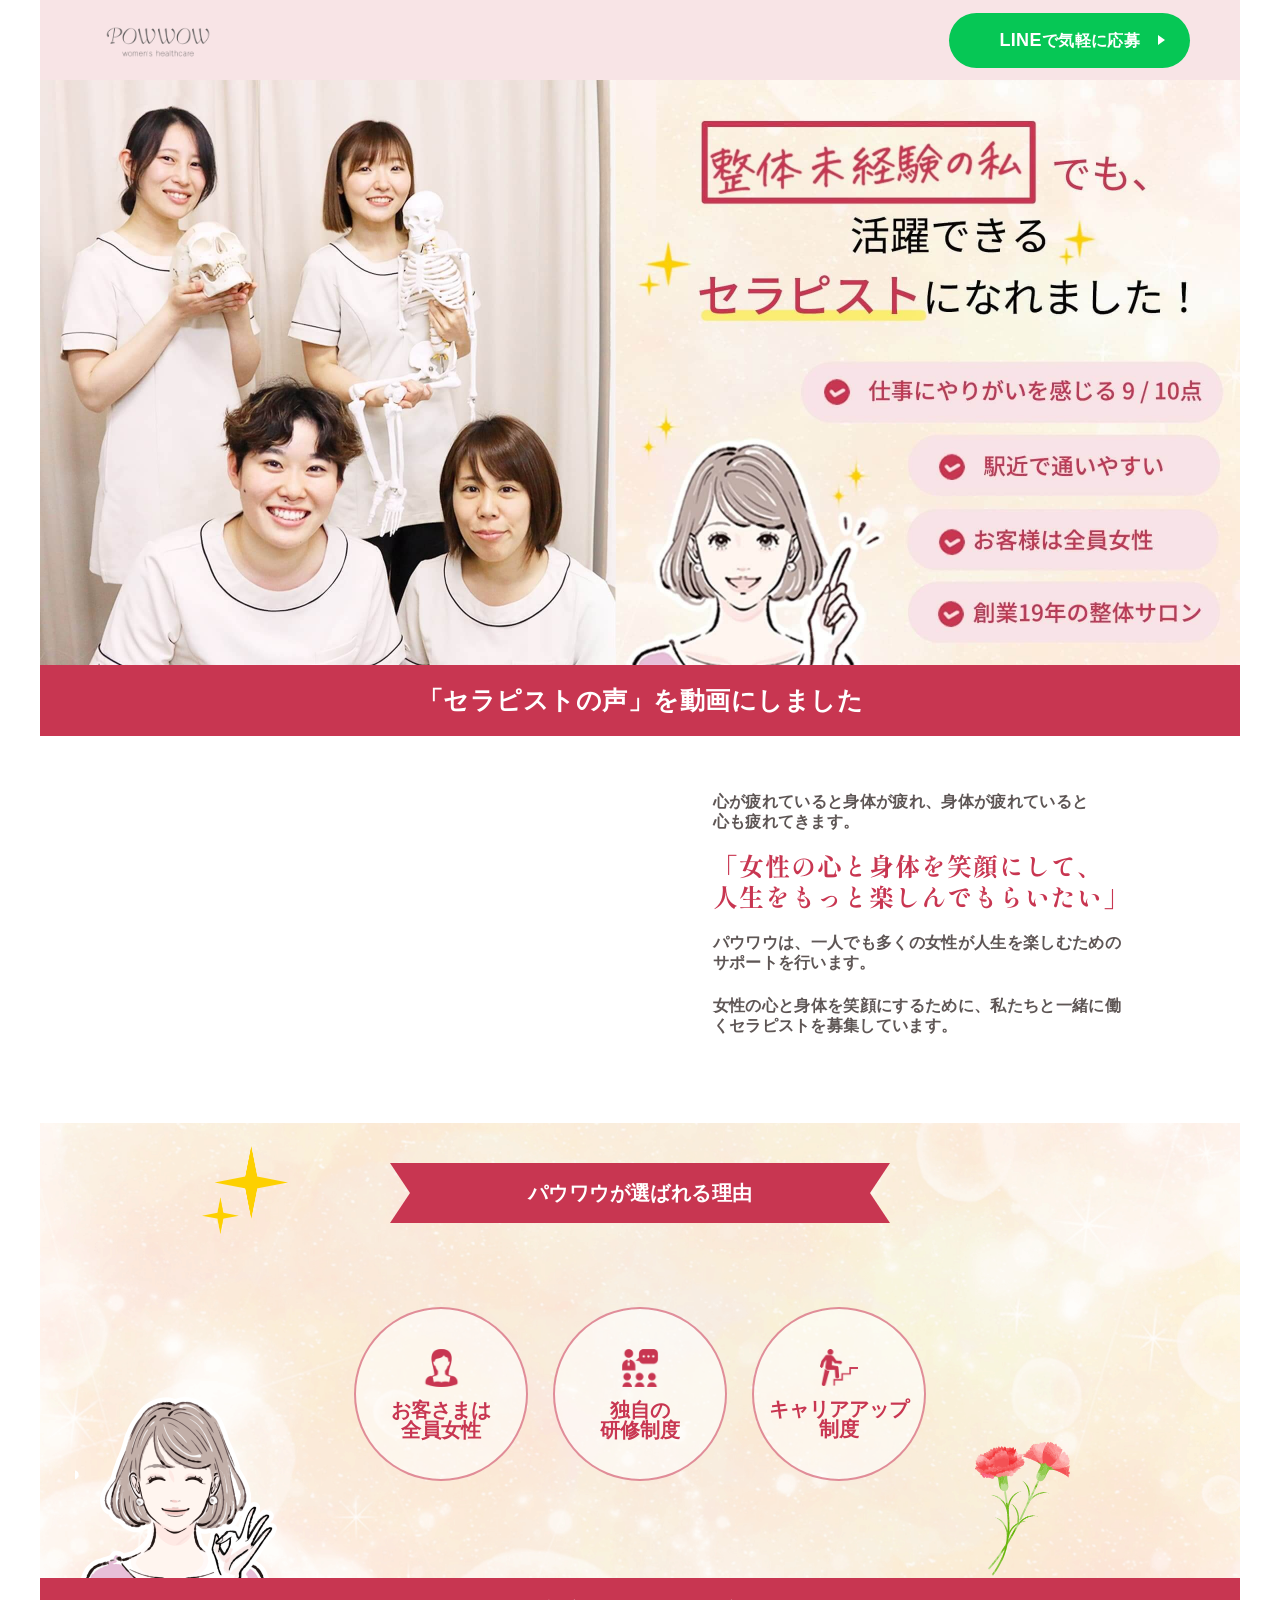
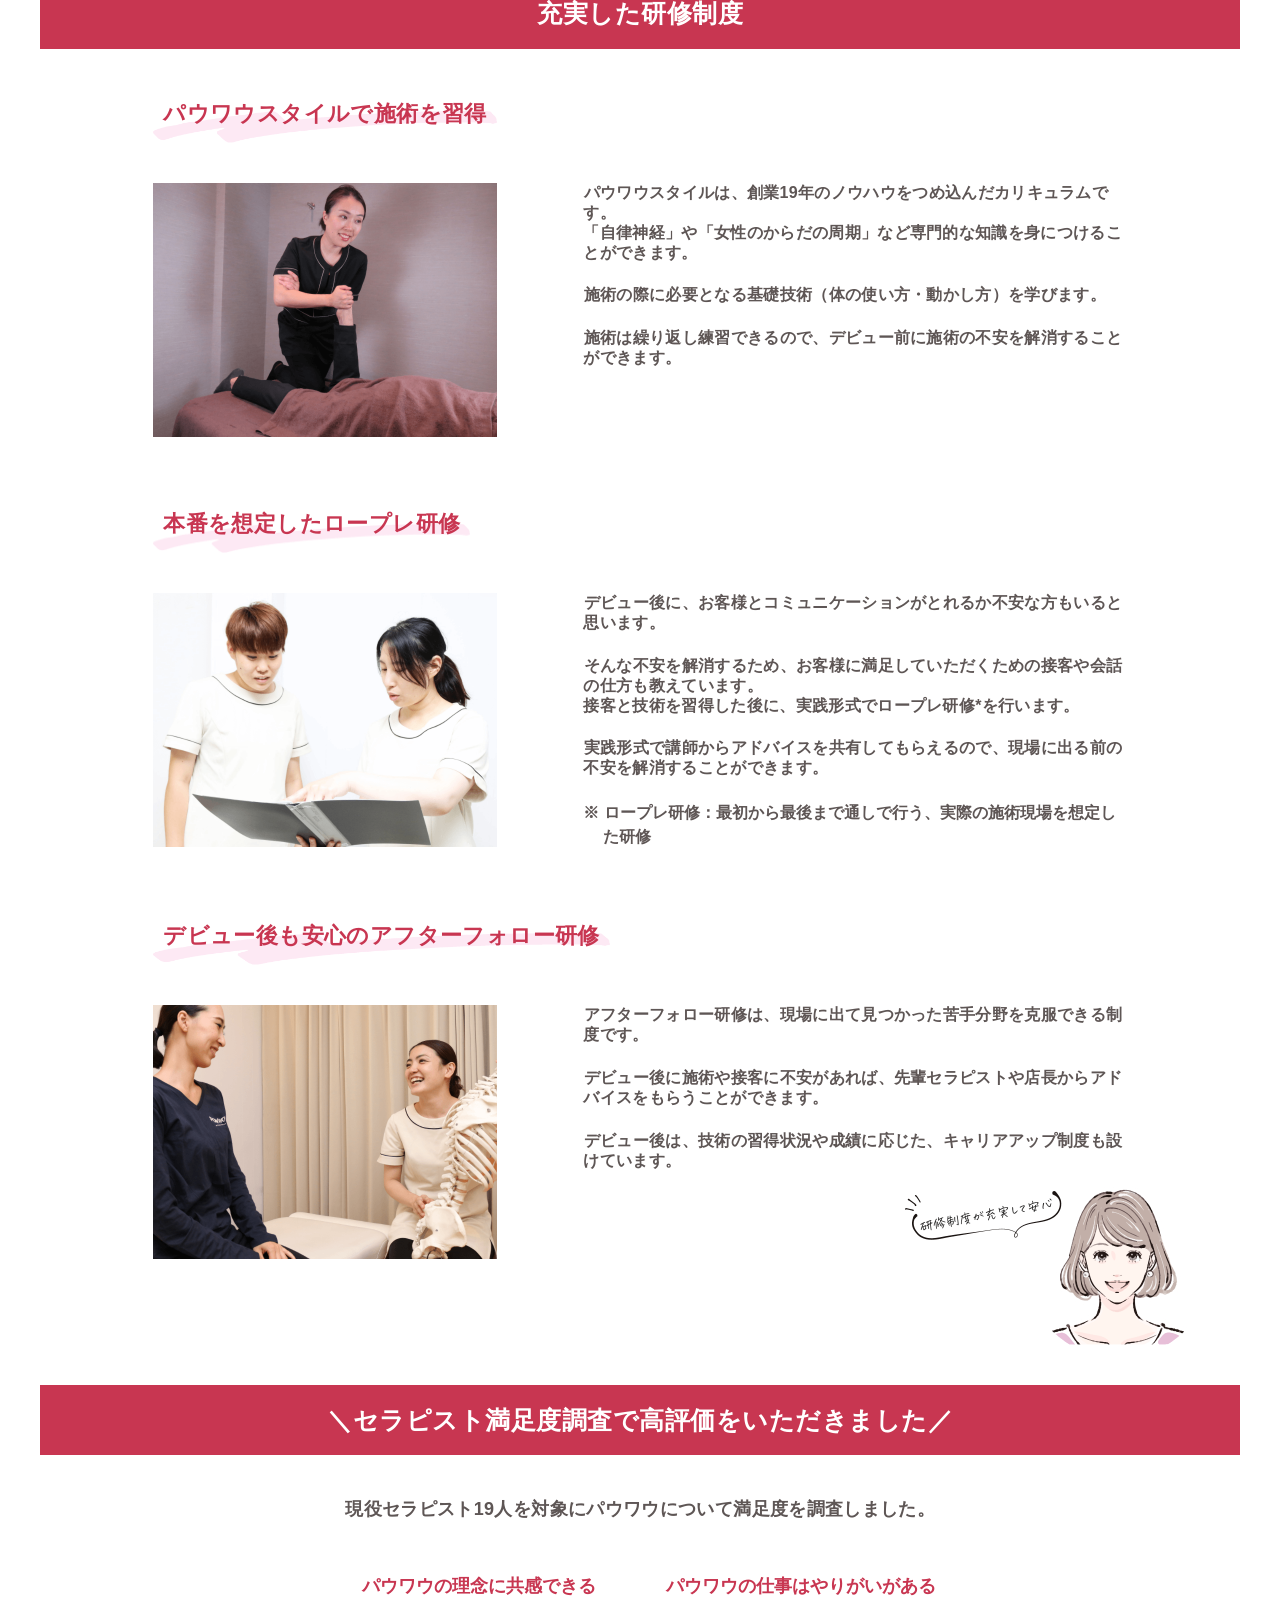
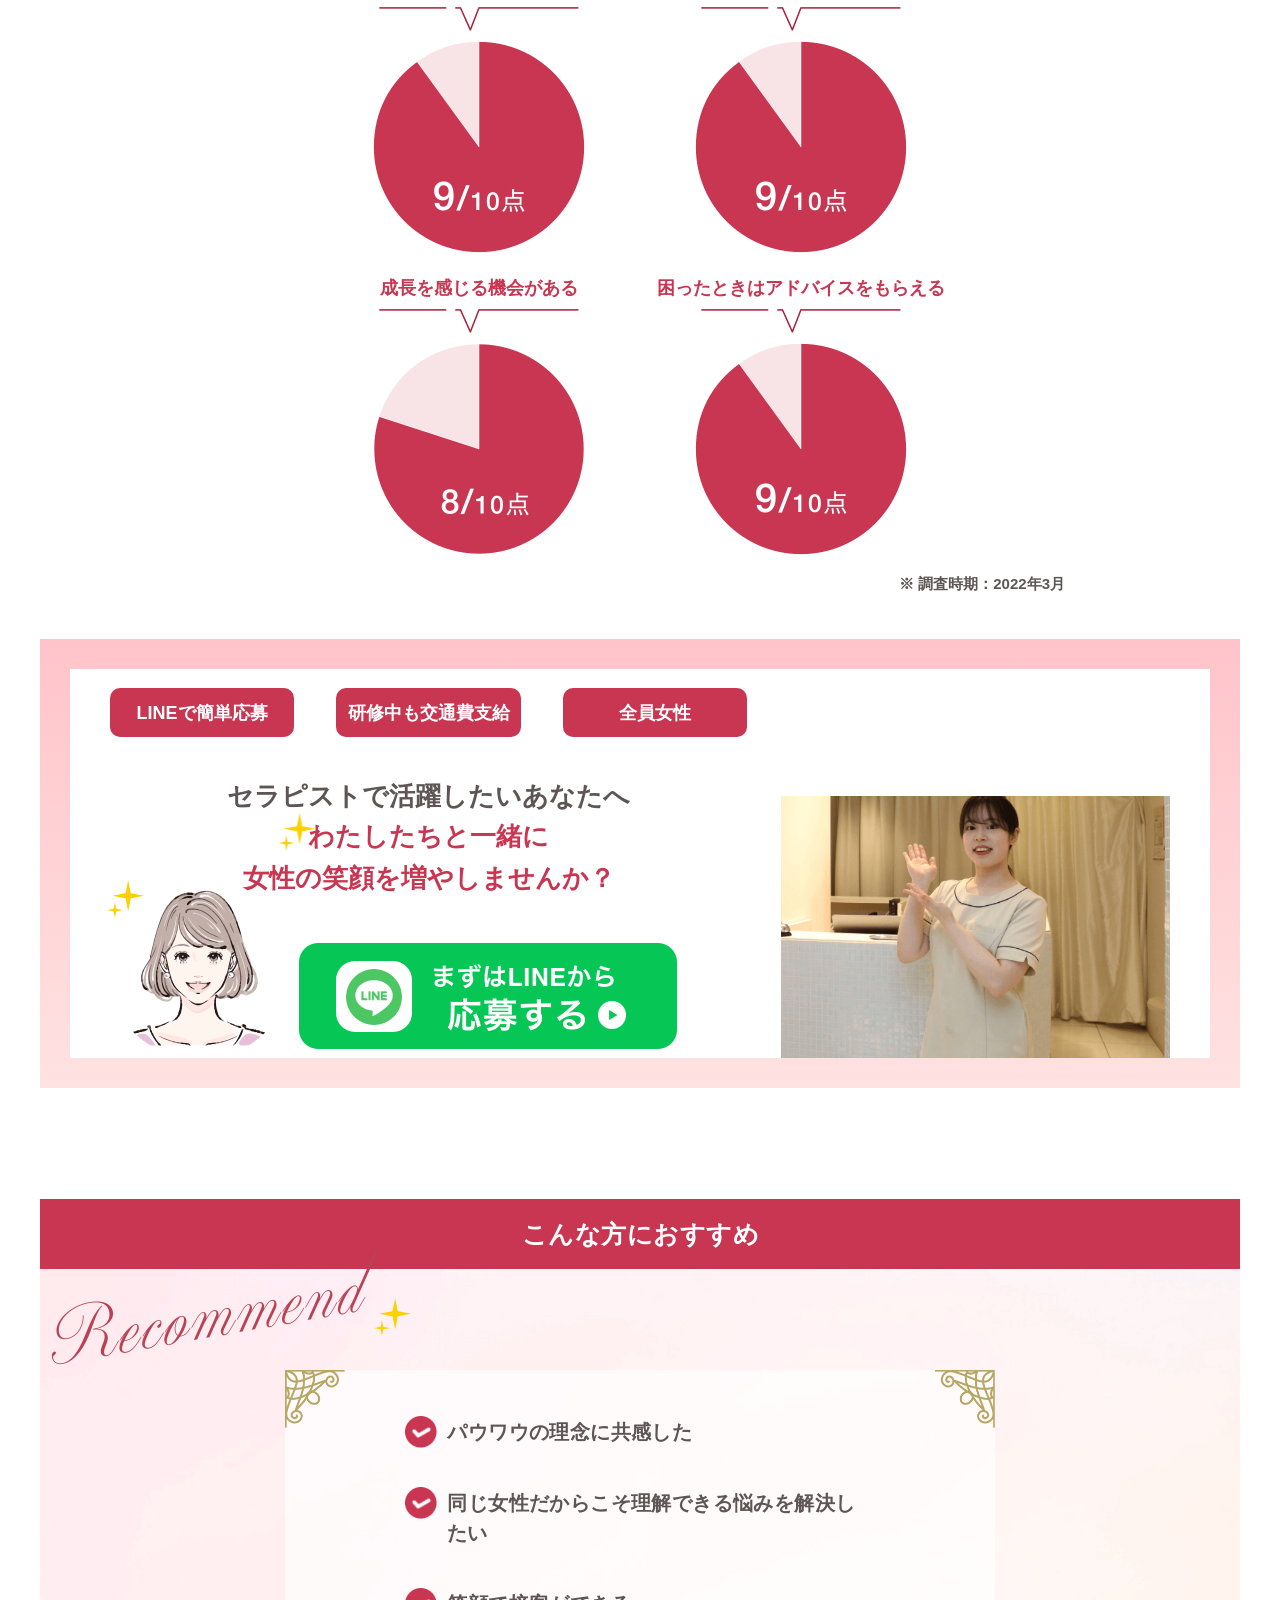
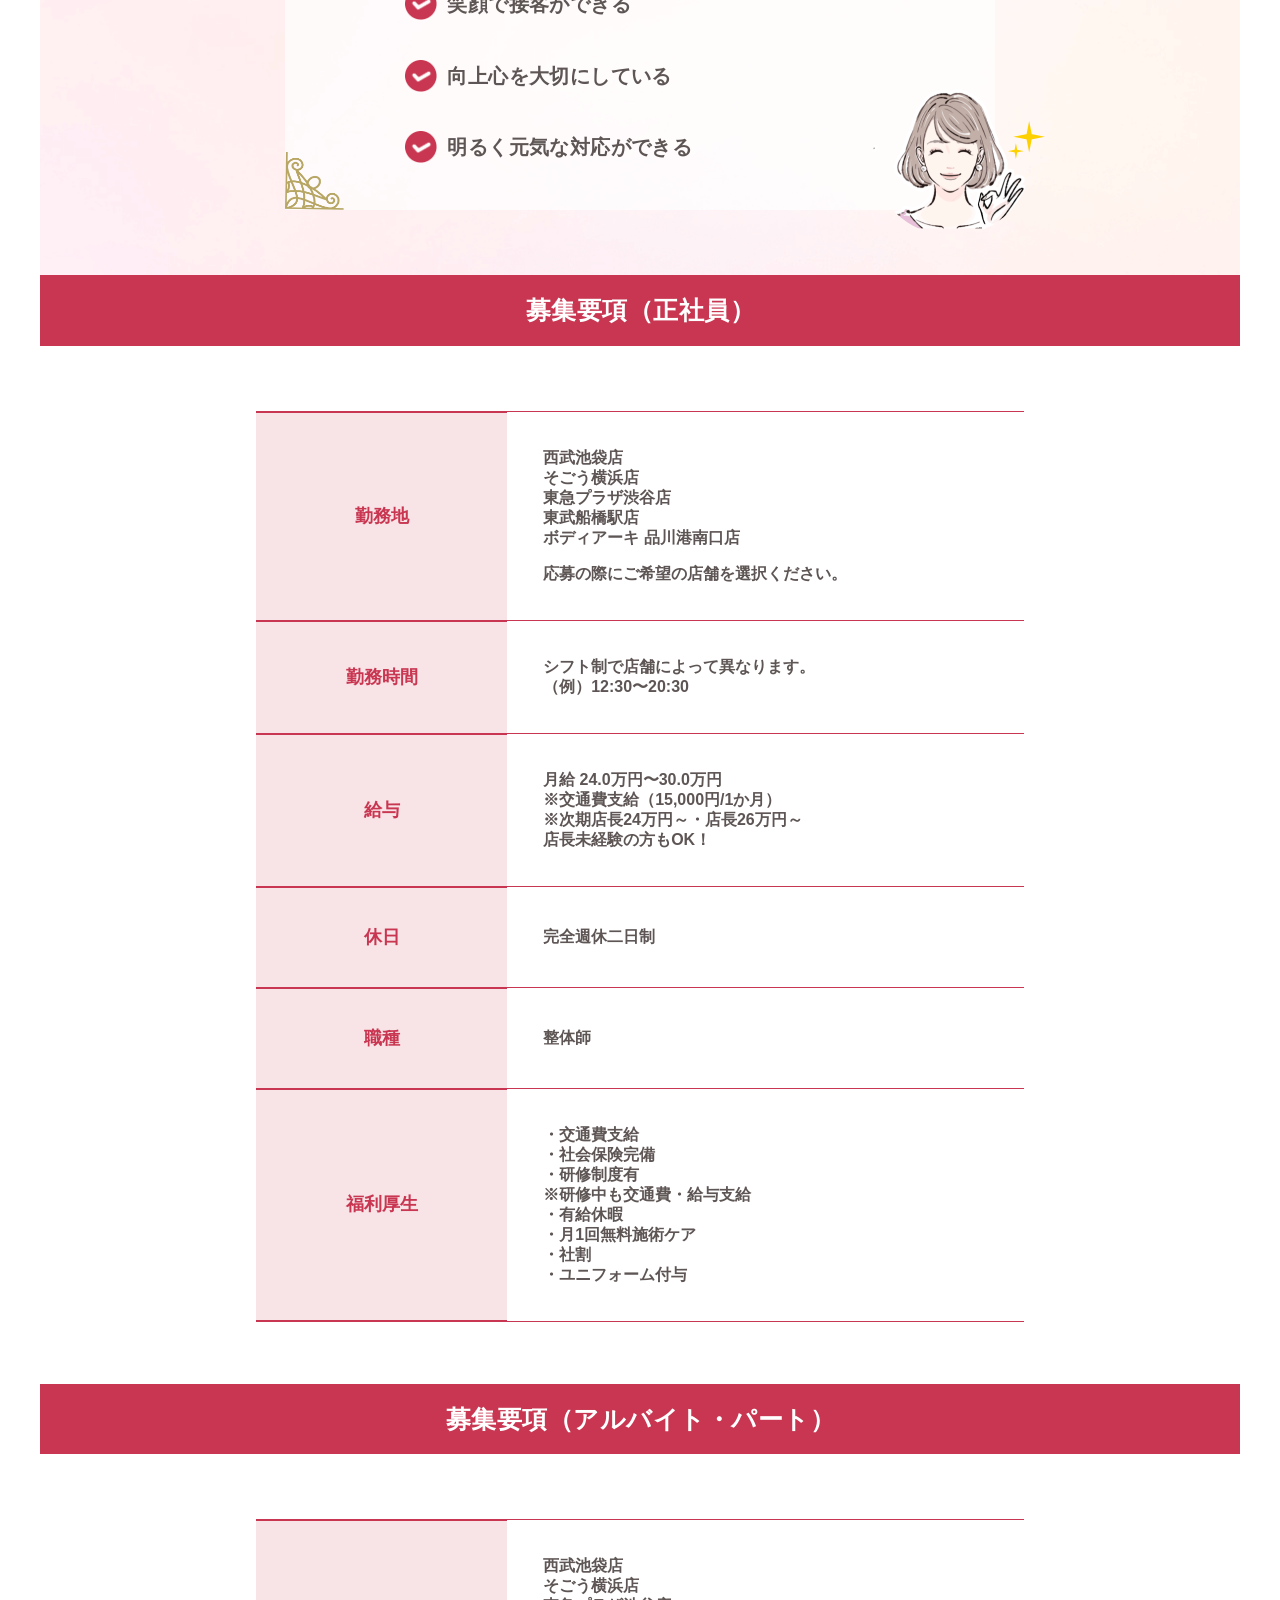
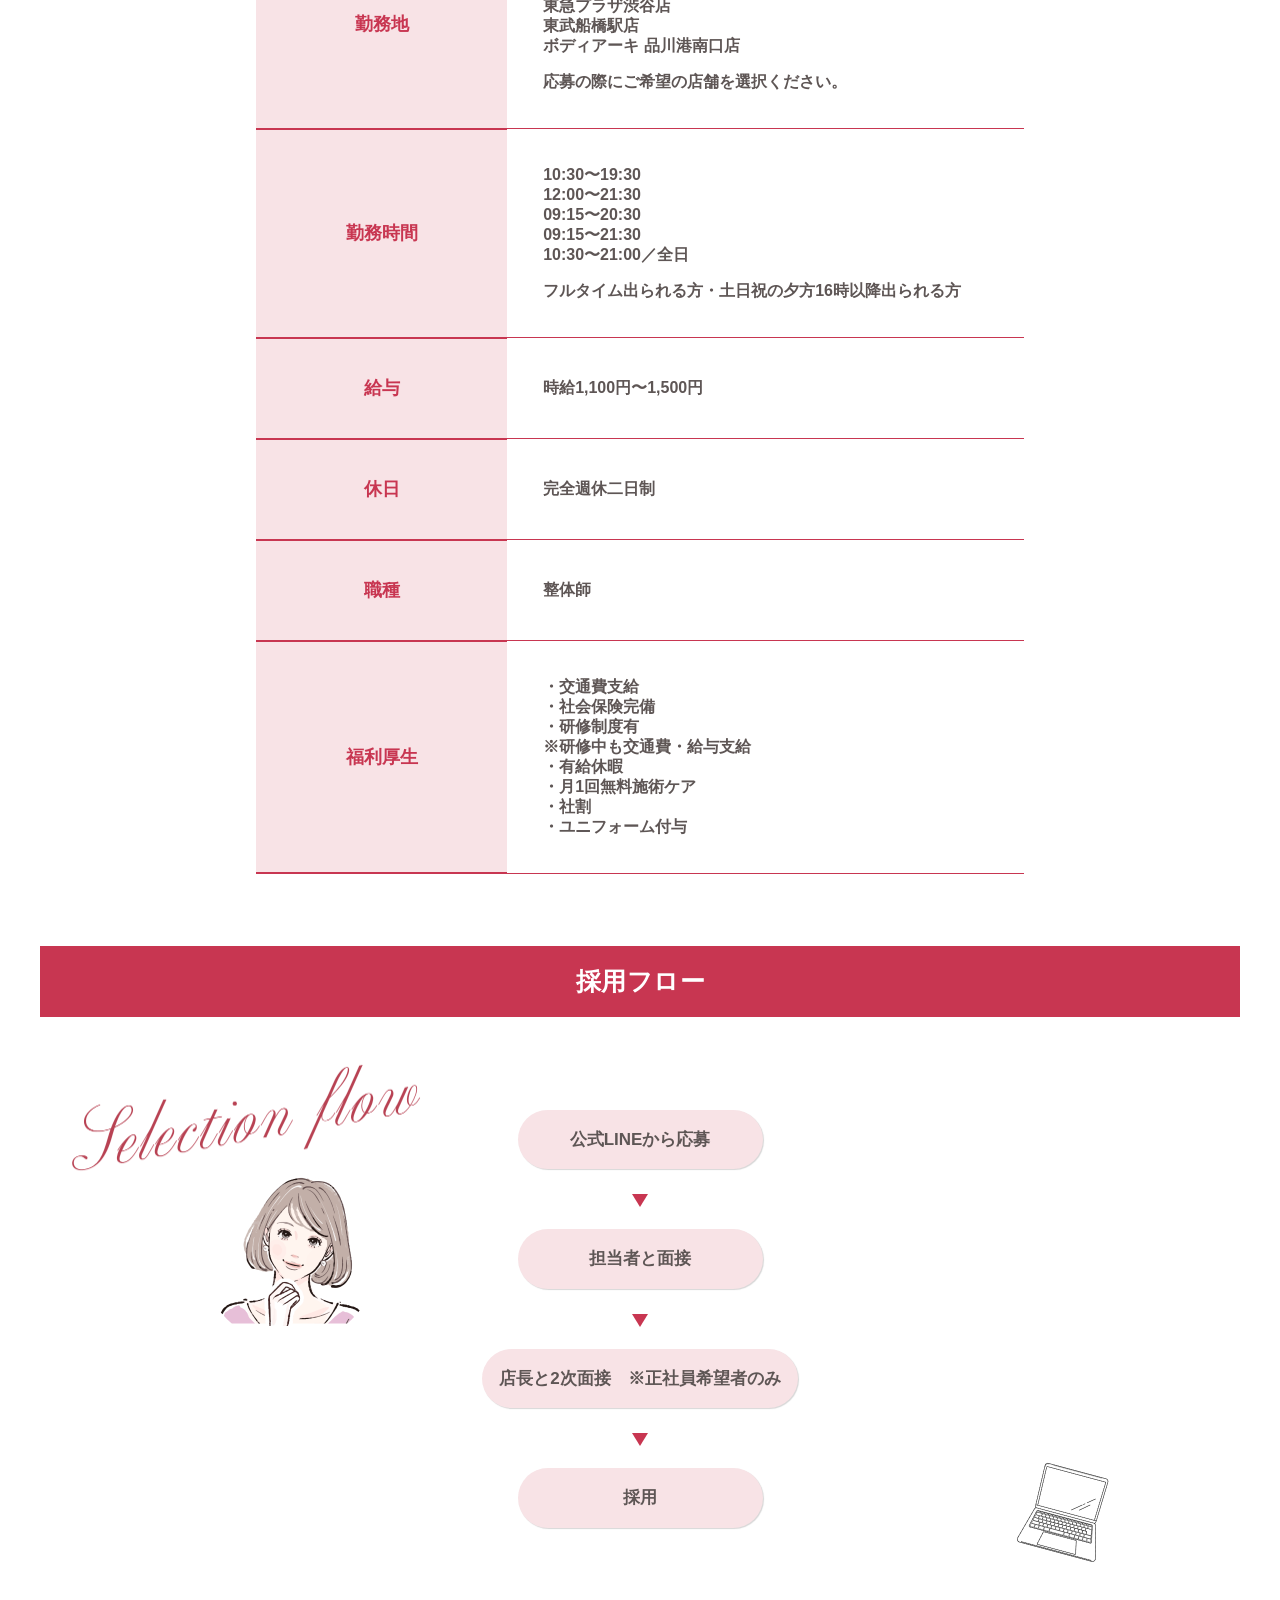
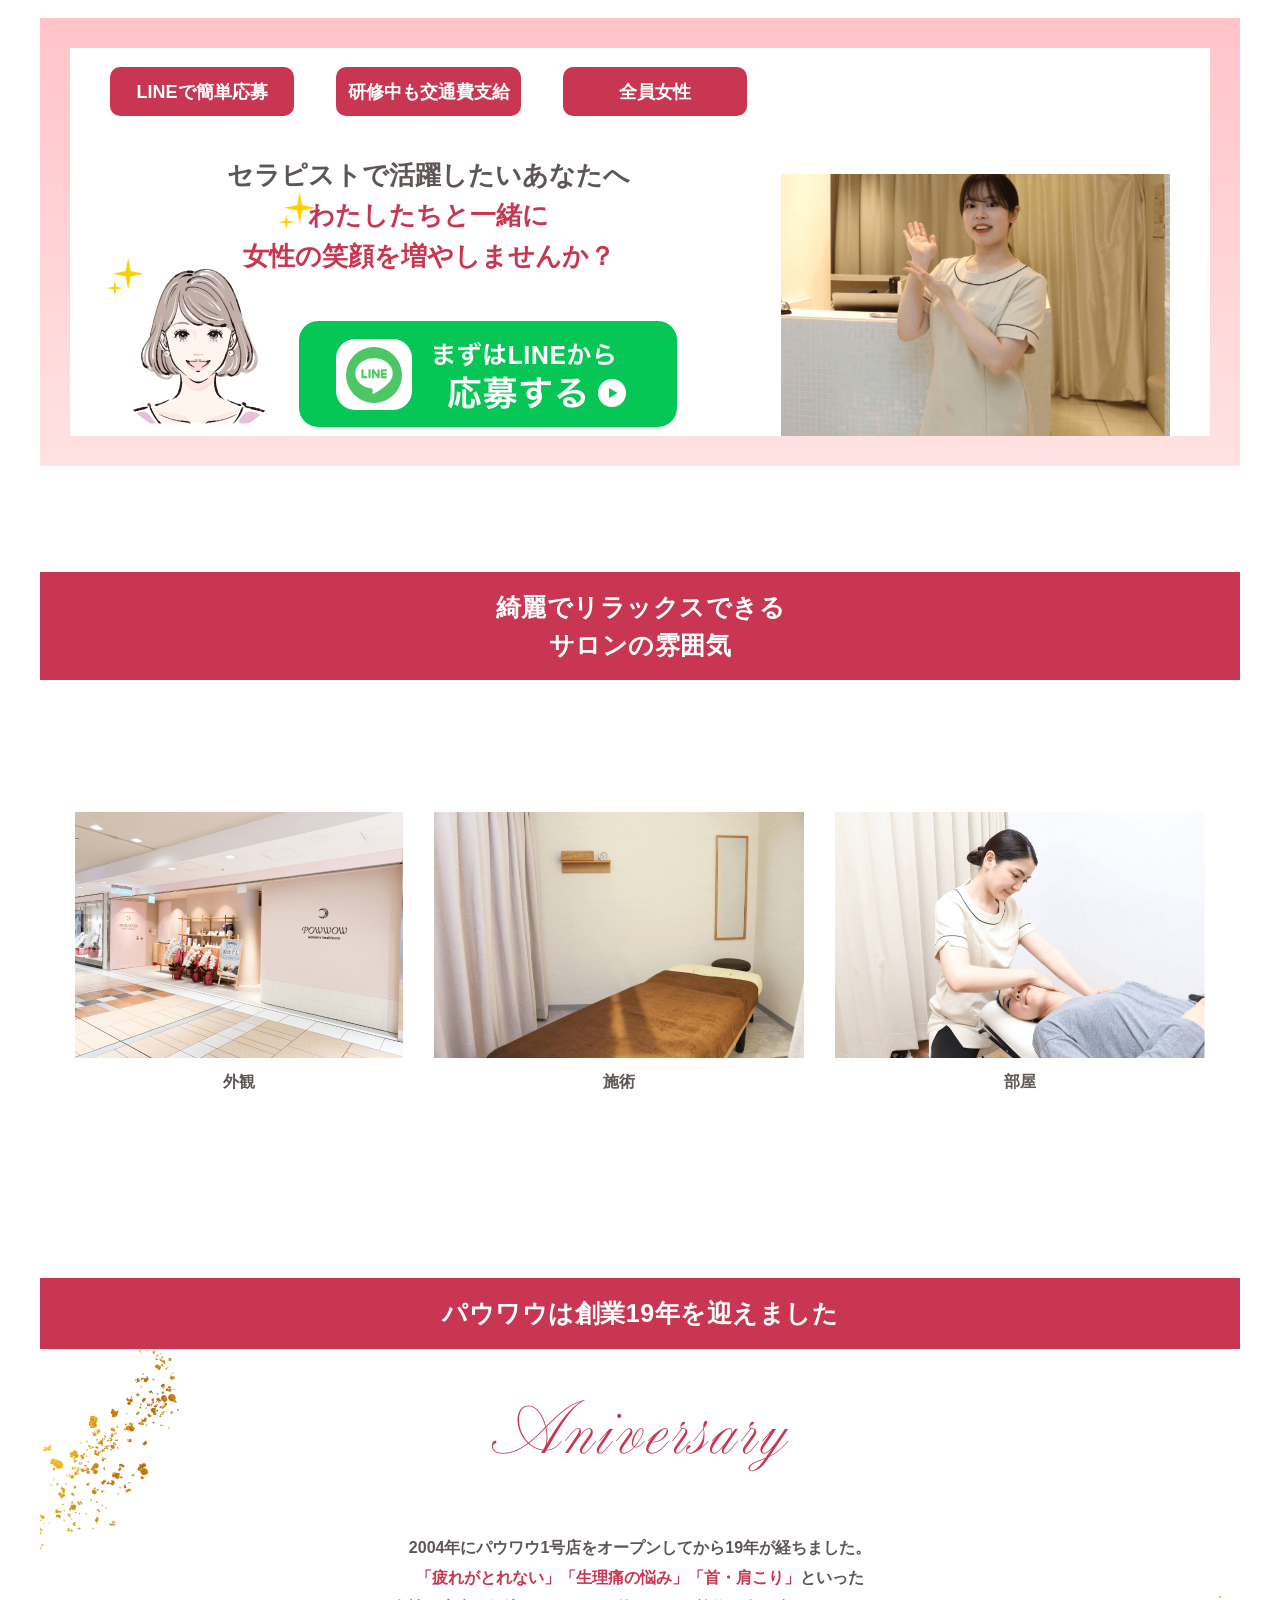
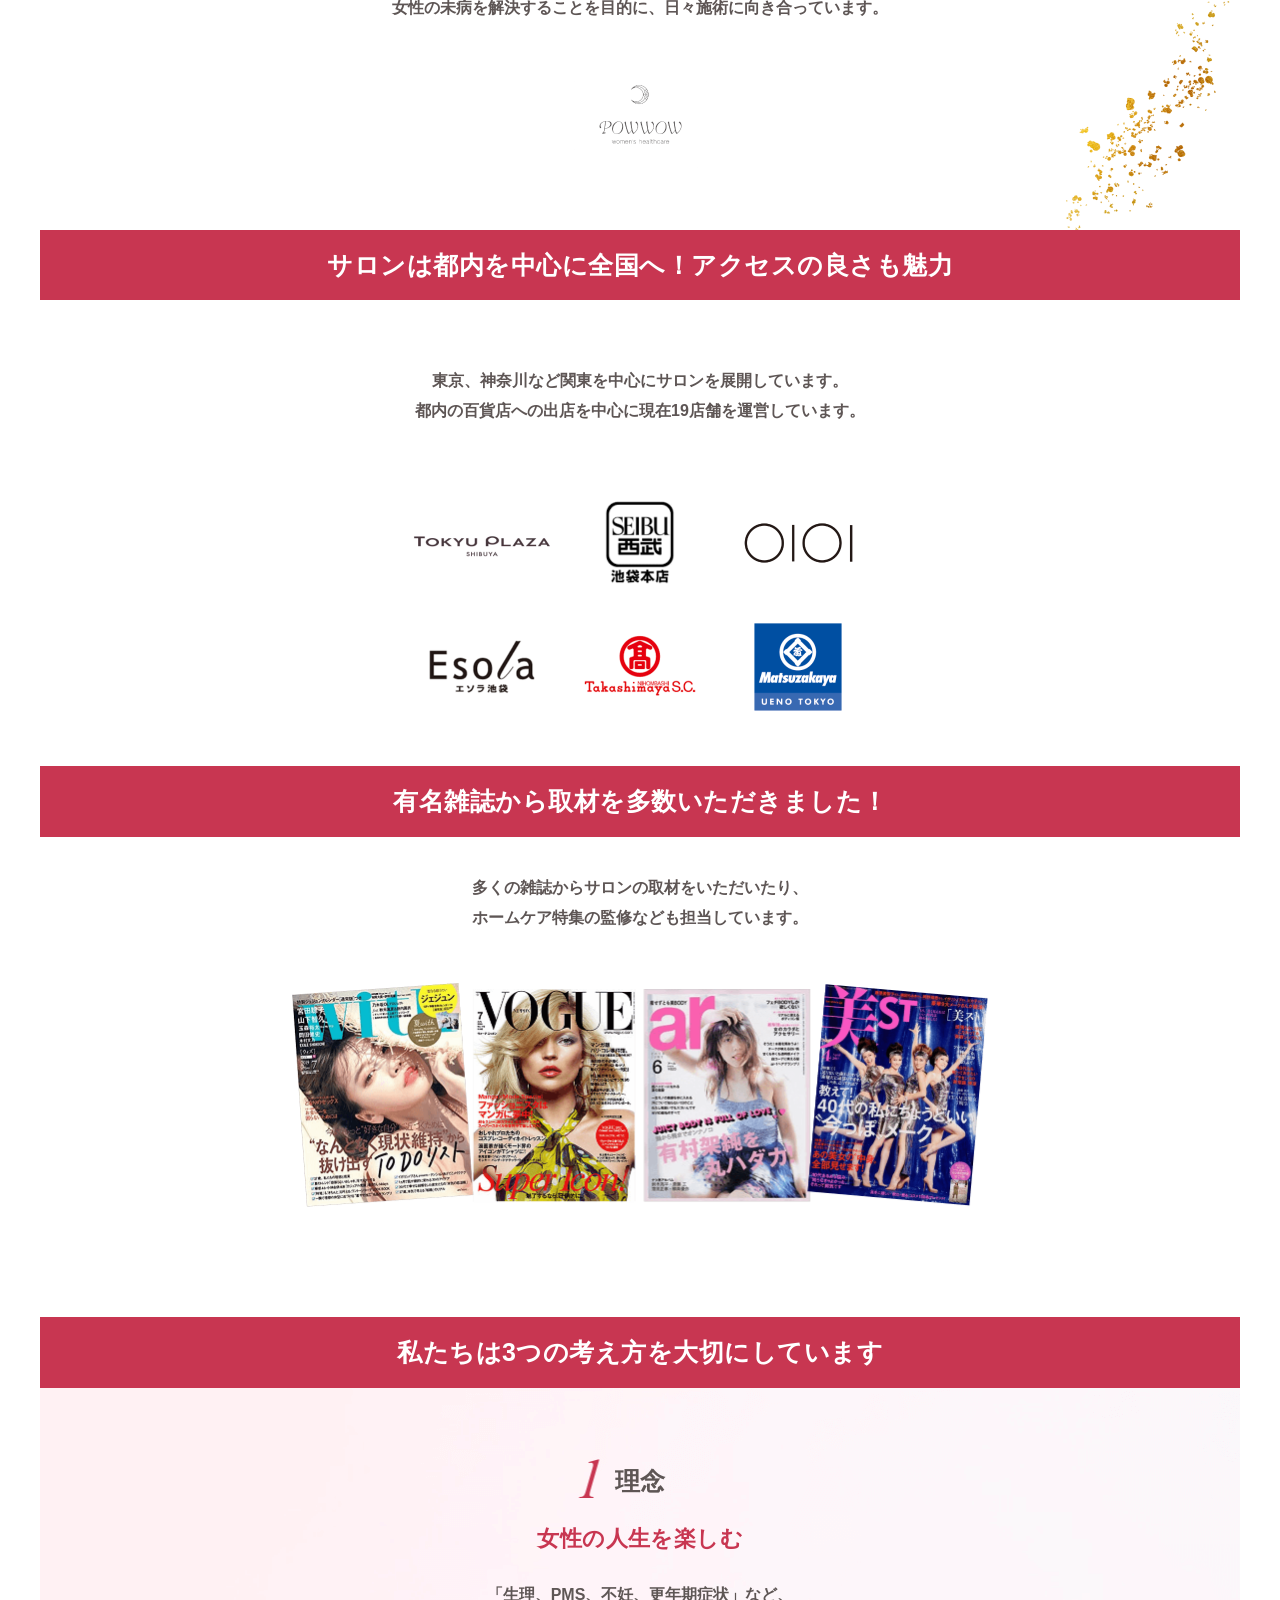
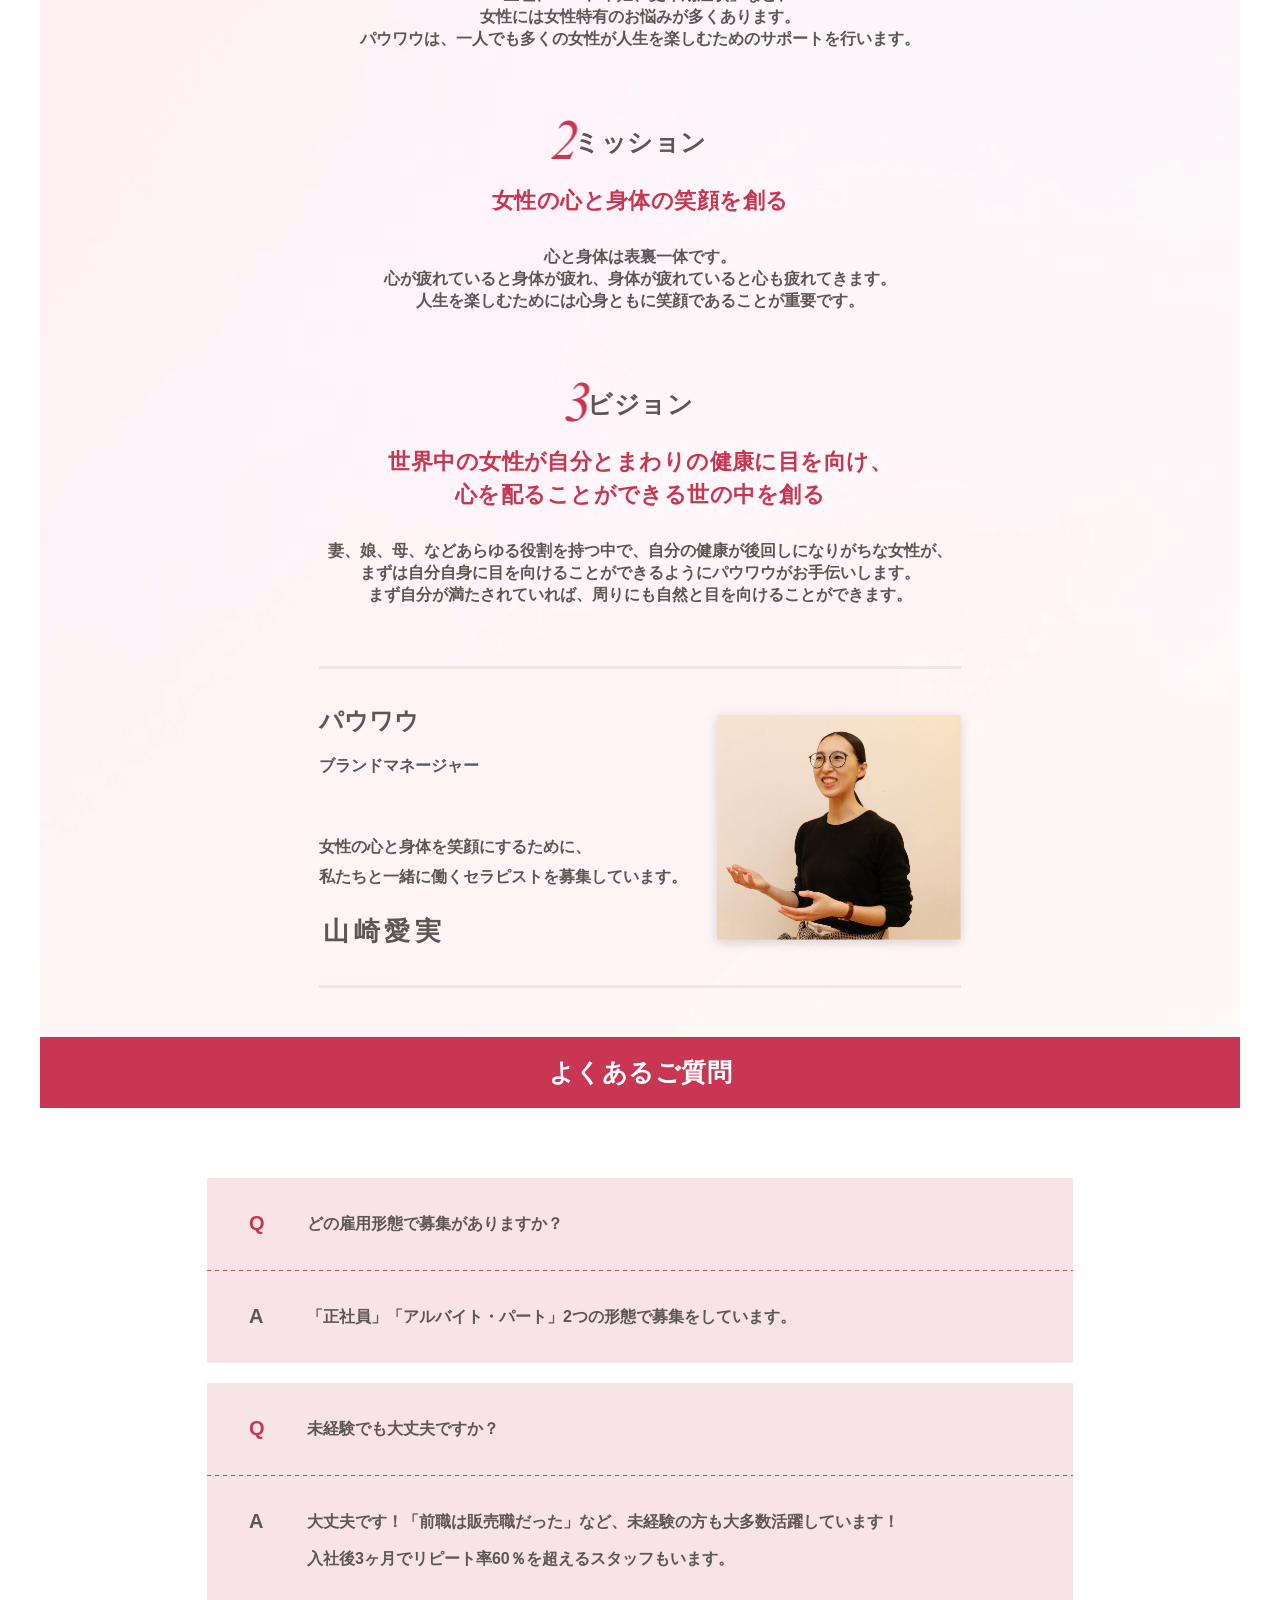
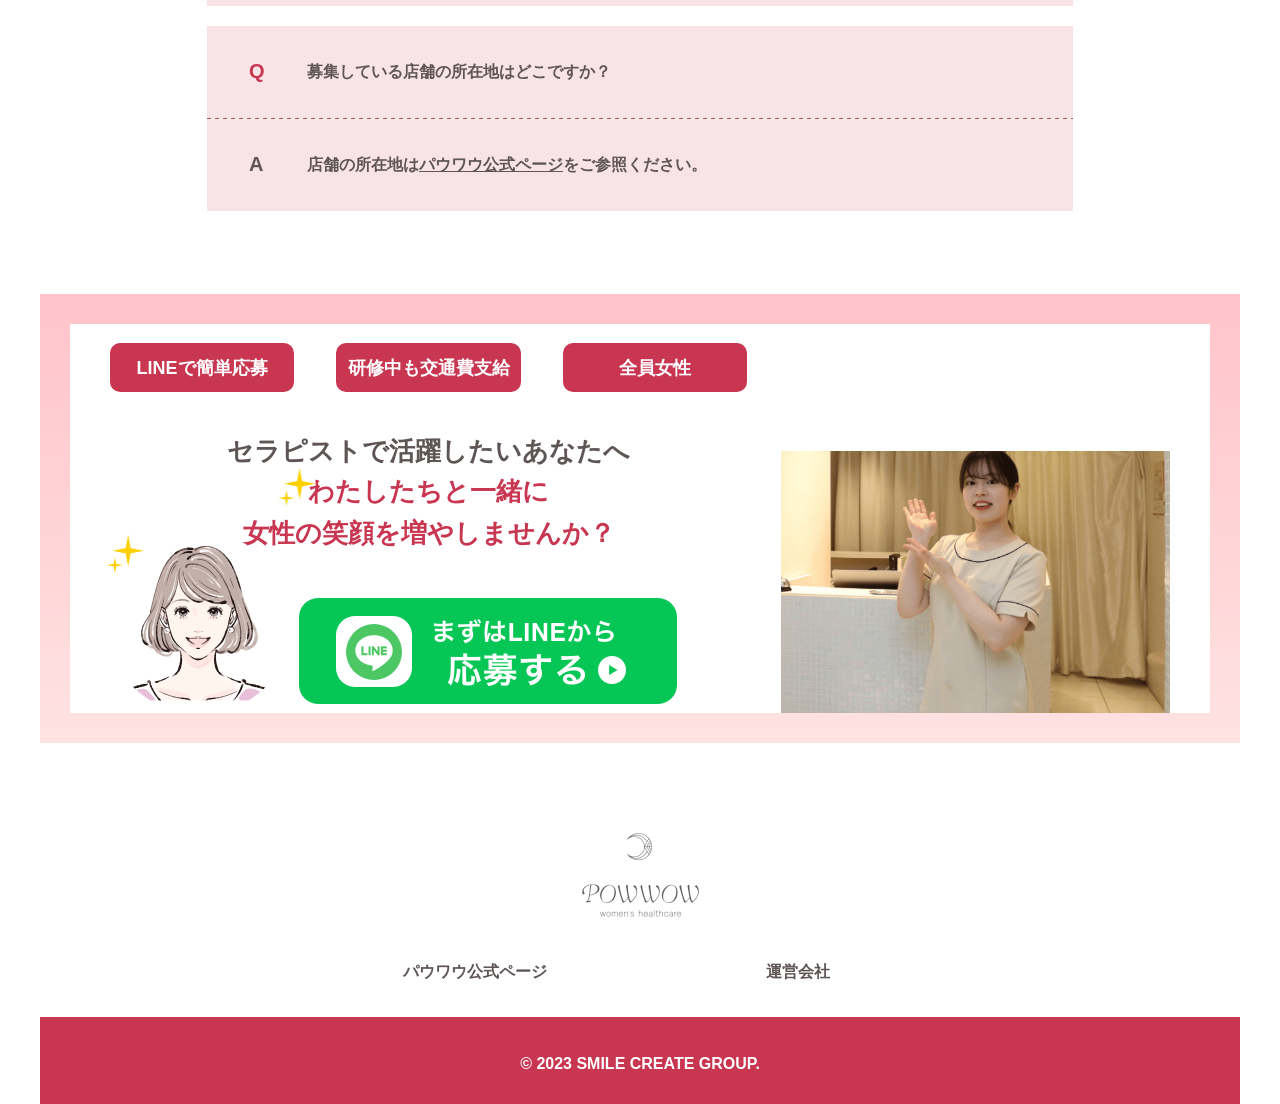
==== index.html @ 9f9ffe96 "リポジトリ作成" ====
<!DOCTYPE html>
<html lang="ja">
<head prefix="og: http://ogp.me/ns#">
  <meta charset="UTF-8">
  <meta http-equiv="X-UA-Compatible" content="IE=edge">
  <meta name="viewport" content="width=device-width, initial-scale=1.0">
  <title>女性セラピストで活躍するならウィメンズヘルスケアサロン パウワウ</title>
  <meta name="description" content="ウィメンズヘルスケアサロンは、セラピストが全員女性、駅近な店舗、セラピスト満足度調査が9/10点など、女性が働きやすいサロンです。充実した研修制度を受けることで、どんな方でも高い技術力を習得できます。気になる方は、LINEから簡単に応募できます。">

  <!-- ogp 共通設定 -->
  <meta property="og:title" content="女性セラピストで活躍するならウィメンズヘルスケアサロン パウワウ">
  <meta property="og:type" content="website">
  <meta property="og:url" content="https://powwow-ginza.com/recruit/">
  <meta property="og:image" content="https://powwow-ginza.com/recruit/img/fv-pc.jpg">
  <!-- 以下省略可能ですが、site_name, description, localeは載せたほうがいいです。 -->
  <meta property="og:site_name" content="パウワウ 採用サイト">
  <meta property="og:description" content="ウィメンズヘルスケアサロンは、セラピストが全員女性、駅近な店舗、セラピスト満足度調査が9/10点など、女性が働きやすいサロンです。充実した研修制度を受けることで、どんな方でも高い技術力を習得できます。気になる方は、LINEから簡単に応募できます。">
  <meta property="og:locale" content="ja_JP">
  <!-- <meta property="og:audio" content="音声ファイルのURL（絶対パス）">
  <meta property="og:video" content="動画ファイルのURL（絶対パス）"> -->
  <!-- / ogp 共通設定 -->

  <!-- ogp Twitterの設定 -->
  <meta name="twitter:card" content="summary_large_image">

  <!-- CSS -->
  <link rel="stylesheet" href="./style.css">
  
  <!-- <link rel="shortcut icon" href="/img/share/favicon.ico"> -->
  <link rel="shortcut icon" href="./img/full-white.png">

  <!-- Meta Pixel Code -->
  <script>
    !function (f, b, e, v, n, t, s) {
      if (f.fbq) return; n = f.fbq = function () {
        n.callMethod ?
        n.callMethod.apply(n, arguments) : n.queue.push(arguments)
      };
      if (!f._fbq) f._fbq = n; n.push = n; n.loaded = !0; n.version = '2.0';
      n.queue = []; t = b.createElement(e); t.async = !0;
      t.src = v; s = b.getElementsByTagName(e)[0];
      s.parentNode.insertBefore(t, s)
    }(window, document, 'script',
      'https://connect.facebook.net/en_US/fbevents.js');
    fbq('init', '1946029592242777');
    fbq('track', 'PageView');
  </script>
  <noscript><img height="1" width="1" style="display:none"
      src="https://www.facebook.com/tr?id=1946029592242777&ev=PageView&noscript=1" /></noscript>
  <!-- End Meta Pixel Code -->
  
  <!-- Global site tag (gtag.js) - Google Analytics -->
  <script async src="https://www.googletagmanager.com/gtag/js?id=UA-22521619-1"></script>
  <script>
    window.dataLayer = window.dataLayer || [];
    function gtag() { dataLayer.push(arguments); }
    gtag('js', new Date());

    gtag('config', 'UA-22521619-1');
    gtag('config', 'G-22VE61VPCD');
  </script>
  
  <!-- Begin Mieruca Embed Code -->
  <script type="text/javascript" id="mierucajs">
    window.__fid = window.__fid || []; __fid.push([964865195]);
    (function () {
      function mieruca() { if (typeof window.__fjsld != "undefined") return; window.__fjsld = 1; var fjs = document.createElement('script'); fjs.type = 'text/javascript'; fjs.async = true; fjs.id = "fjssync"; var timestamp = new Date; fjs.src = ('https:' == document.location.protocol ? 'https' : 'http') + '://hm.mieru-ca.com/service/js/mieruca-hm.js?v=' + timestamp.getTime(); var x = document.getElementsByTagName('script')[0]; x.parentNode.insertBefore(fjs, x); };
      setTimeout(mieruca, 500); document.readyState != "complete" ? (window.attachEvent ? window.attachEvent("onload", mieruca) : window.addEventListener("load", mieruca, false)) : mieruca();
    })();
  </script>
  <!-- End Mieruca Embed Code -->
</head>
<body>
  <header class="l-header p-header">
    <div class="p-header__inner">
      <h1 class="p-header__logo"><a href="#"><img src="img/header-logo.png" alt="Powwow"></a></h1>
      <a href="https://lin.ee/DGTeuzp" target="_blank" onclick="gtag('event', 'click', {'event_category': '採用', 'event_label': 'pcヘッダー'})" class="p-header__button">
        LINE<span class="-fzs">で気軽に応募</span>
      </a>
    </div>
  </header>
  <main>
    <div class="l-fv p-fv u-show__sp">
      <div>
        <img src="img/fv-sp.jpg?ver=1.1" alt="従業員４名の写真">
      </div>
      <div class="p-fv__right">
        <div class="l-container">
          <img src="img/fv-img02-sp.png" alt="整体未経験の私でも活躍できるセラピストになれました！">
        </div>
      </div>
    </div>
    <div class="u-show__pc p-fv__pc">
      <img src="img/fv-pc.jpeg?ver=1.1" alt="従業員４名の写真">
    </div>
    <section class="l-sec01">
      <h2 class="p-title">「セラピストの声」を動画にしました</h2>
      <div class="l-container p-sec01__inner">
        <div class="p-yt__wrap">
          <div class="p-youtube">
            <iframe width="560" height="315" src="https://www.youtube.com/embed/O-9KA4zcvuU" title="YouTube video player" allow="accelerometer; autoplay; clipboard-write; encrypted-media; gyroscope; picture-in-picture; web-share" allowfullscreen></iframe>
          </div>
        </div>
        <div class="p-sec01__textWrap">
          <p class="p-text">心が疲れていると身体が疲れ、身体が疲れていると<br class="u-show__pc">心も疲れてきます。</p>
          <p class="p-sec01__textImg">
            <img src="img/sec01-text01.png" alt="「女性の心と体を笑顔にして、人生をもっと楽しんでもらいたい」">
          </p>
          <p class="p-text">パウワウは、一人でも多くの女性が人生を楽しむためのサポートを行います。</p>
          <p class="p-text -mb0">女性の心と身体を笑顔にするために、私たちと一緒に働くセラピストを募集しています。</p>
        </div>
      </div>
      <div class="p-sec01__bg">
        <div class="p-sec01__bg-inner">
          <div class="l-container">
            <div class="p-ribbon_wrap">
              <h2 class="p-title__ribbon">パウワウが選ばれる理由</h2>
            </div>
            <ul class="p-sec01__list">
              <li>
                <img src="img/sec01-img01.png" alt="女性のアイコン">
                <h3>お客さまは<br>全員女性</h3>
              </li>
              <li>
                <img src="img/sec01-img02.png" alt="研修のアイコン">
                <h3>独自の<br>研修制度</h3>
              </li>
              <li>
                <img src="img/sec01-img03.png" alt="階段を登るアイコン">
                <h3>キャリアアップ<br>制度</h3>
              </li>
            </ul>
          </div>
          <img src="img/sec01-bg-img03.png" alt="OKマークを作る笑顔の女性" class="sec01-bg__img">
        </div>
      </div>
    </section>
    <section class="p-sec02">
      <h2 class="p-title p-sec02__title">充実した研修制度</h2>
      <div class="l-container p-sec02__inner">
        <ul class="p-sec02__list">
          <li class="p-sec02__item">
            <h3><span>パウワウスタイルで施術を習得</span></h3>
            <div class="p-sec02__item__flex">
              <img src="img/sec02-img01.png" alt="施術中の女性の写真" class="p-sec02__img">
              <div class="p-sec02__textWrap">
                <p class="p-text">パウワウスタイルは、創業19年のノウハウをつめ込んだカリキュラムです。<br>「自律神経」や「女性のからだの周期」など専門的な知識を身につけることができます。</p>
                <p class="p-text">施術の際に必要となる基礎技術（体の使い方・動かし方）を学びます。</p>
                <p class="p-text -mb0">施術は繰り返し練習できるので、デビュー前に施術の不安を解消することができます。</p>
              </div>
            </div>
          </li>
          <li class="p-sec02__item">
            <h3><span>本番を想定したロープレ研修</span></h3>
            <div class="p-sec02__item__flex">
              <img src="img/sec02-img02.png" alt="研修中の２名の写真" class="p-sec02__img">
              <div class="p-sec02__textWrap">
                <p class="p-text">デビュー後に、お客様とコミュニケーションがとれるか不安な方もいると思います。</p>
                <p class="p-text">そんな不安を解消するため、お客様に満足していただくための接客や会話の仕方も教えています。<br>接客と技術を習得した後に、実践形式でロープレ研修*を行います。</p>
                <p class="p-text">実践形式で講師からアドバイスを共有してもらえるので、現場に出る前の不安を解消することができます。</p>
                <p class="p-sec02__note">※ ロープレ研修：最初から最後まで通しで行う、実際の施術現場を想定した研修</p>
              </div>
            </div>
          </li>
          <li class="p-sec02__item">
            <h3 class="p-sec02__item-title02"><span>デビュー後も安心の<br class="u-show__sp">アフターフォロー研修</span></h3>
            <div class="p-sec02__item__flex">
              <img src="img/sec02-img03.png" alt="アフターフォロー研修中の２名の写真" class="p-sec02__img">
              <div class="p-sec02__textWrap">
                <p class="p-text">アフターフォロー研修は、現場に出て見つかった苦手分野を克服できる制度です。</p>
                <p class="p-text">デビュー後に施術や接客に不安があれば、先輩セラピストや店長からアドバイスをもらうことができます。</p>
                <p class="p-text -mb0">デビュー後は、技術の習得状況や成績に応じた、キャリアアップ制度も設けています。</p>
                <div class="p-sec02__img02Wrap">
                  <img src="img/sec02-img04.png" alt="研修制度が充実してて安心" class="u-show__pc p-sec02__img02">
                </div>
              </div>
            </div>
          </li>
        </ul>
      </div>
    </section>
    <section class="p-sec03">
      <h2 class="p-title"><span class="u-show__pc">＼</span>セラピスト満足度調査で<br class="u-show__sp">高評価をいただきました<span class="u-show__pc">／</span></h2>
      <div class="l-container p-sec03__inner">
        <p class="p-text -mb0 p-sec03__text">現役セラピスト19人を対象にパウワウについて満足度を調査しました。</p>
        <ul class="p-sec03__list">
          <li class="p-sec03__item">
            <h3>パウワウの理念に<br class="u-show__sp">共感できる</h3>
            <img src="img/sec03-img01.png" alt="9/10点">
          </li>
          <li class="p-sec03__item">
            <h3>パウワウの仕事は<br class="u-show__sp">やりがいがある</h3>
            <img src="img/sec03-img01.png" alt="9/10点">
          </li>
          <li class="p-sec03__item">
            <h3>成長を感じる<br class="u-show__sp">機会がある</h3>
            <img src="img/sec03-img02.png" alt="8/10点">
          </li>
          <li class="p-sec03__item">
            <h3>困ったときは<br class="u-show__sp">アドバイスをもらえる</h3>
            <img src="img/sec03-img01.png" alt="9/10点">
          </li>
        </ul>
        <p class="p-sec03__note">※ 調査時期：2022年3月</p>
      </div>
    </section>
    <section class="p-line">
      <div class="p-line__inner">
          <ul class="p-line__list u-show__tab">
            <li class="p-line__item">LINEで簡単応募</li>
            <li class="p-line__item">研修中も交通費支給</li>
            <li class="p-line__item">全員女性</li>
          </ul>
        <div class="p-line__inner -tab">
          <div class="p-line__left">
            <ul class="p-line__list u-show__notTab">
              <li class="p-line__item">LINEで簡単応募</li>
              <li class="p-line__item">研修中も交通費支給</li>
              <li class="p-line__item">全員女性</li>
            </ul>
            <p class="p-line__text">セラピストで活躍したいあなたへ</p>
            <h2 class="p-line__title">わたしたちと一緒に<br>女性の笑顔を増やしませんか？</h2>
            <div class="p-line__buttonWrap">
              <img src="img/line-img01-sp.png" alt="笑顔の女性のイラスト" class="p-line__button-img u-show__sp">
              <img src="img/line-img01-pc.png" alt="笑顔の女性のイラスト" class="p-line__button-img u-show__pc">
              <a href="https://lin.ee/DGTeuzp" target="_blank" onclick="gtag('event', 'click', {'event_category': '採用', 'event_label': 'エリア1'})" class="p-line__button">
                <img src="img/line-button-sp.png" alt="まずはLINEから応募する" class="u-show__sp">
                <img src="img/line-button-pc.png" alt="まずはLINEから応募する" class="u-show__pc">
              </a>
            </div>
          </div>
          <img src="img/line-img02-sp.png" alt="サロンを紹介する女性の写真" class="p-line__img">
        </div>
      </div>
    </section>
    <section class="p-sec04">
      <h2 class="p-title">こんな方におすすめ</h2>
      <div class="p-sec04__eng-wrap">
        <img src="img/sec04-eng.png" alt="Recommend" class="p-sec04__eng">
      </div>
      <div class="l-container">
        <div class="p-sec04__content">
          <ul class="p-sec04__list">
            <li class="p-sec04__item">パウワウの理念に共感した</li>
            <li class="p-sec04__item">同じ女性だからこそ理解できる<br class="u-show__sp">悩みを解決したい</li>
            <li class="p-sec04__item">笑顔で接客ができる</li>
            <li class="p-sec04__item">向上心を大切にしている</li>
            <li class="p-sec04__item">明るく元気な対応ができる</li>
          </ul>
          <div class="p-sec04__imgWrap">
            <img src="img/sec04-img01.png" alt="笑顔でOKマークを出す女性のイラスト" class="p-sec04__img">
          </div>
        </div>
      </div>
    </section>
    <section class="p-sec05">
      <h2 class="p-title">募集要項（正社員）</h2>
        <dl class="p-description__list">
          <dt class="p-description__title">勤務地</dt>
          <dd class="p-description__item">
            <ul>
              <li>西武池袋店</li>
              <li>そごう横浜店</li>
              <li>東急プラザ渋谷店</li>
              <li>東武船橋駅店</li>
              <li>ボディアーキ 品川港南口店</li>
            </ul>
            <p class="p-description__note">応募の際にご希望の店舗を選択ください。</p>
          </dd>
          <dt class="p-description__title">勤務時間</dt>
          <dd class="p-description__item">
            <p>シフト制で店舗によって異なります。<br>（例）12:30〜20:30</p>
          </dd>
          <dt class="p-description__title">給与</dt>
          <dd class="p-description__item">
            <p>月給 24.0万円〜30.0万円</p>
            <ul>
              <li class="u-indent">※交通費支給（15,000円/1か月）</li>
              <li class="u-indent">※次期店長24万円～・店長26万円～</li>
            </ul>
            <p>店長未経験の方もOK！</p>
          </dd>
          <dt class="p-description__title">休日</dt>
          <dd class="p-description__item -center">
            <p>完全週休二日制</p>
          </dd>
          <dt class="p-description__title">職種</dt>
          <dd class="p-description__item -center">
            <p>整体師</p>
          </dd>
          <dt class="p-description__title">福利厚生</dt>
          <dd class="p-description__item">
            <ul>
              <li class="u-indent">・交通費支給</li>
              <li class="u-indent">・社会保険完備</li>
              <li>
                <p class="u-indent">・研修制度有</p>
                <p class="u-indent">※研修中も交通費・給与支給</p>
              </li>
              <li class="u-indent">・有給休暇</li>
              <li class="u-indent">・月1回無料施術ケア</li>
              <li class="u-indent">・社割</li>
              <li class="u-indent">・ユニフォーム付与</li>
            </ul>
          </dd>
        </dl>
    </section>
    <section class="p-sec06">
      <h2 class="p-title">募集要項（アルバイト・パート）</h2>
        <dl class="p-description__list">
          <dt class="p-description__title">勤務地</dt>
          <dd class="p-description__item">
            <ul>
              <li>西武池袋店</li>
              <li>そごう横浜店</li>
              <li>東急プラザ渋谷店</li>
              <li>東武船橋駅店</li>
              <li>ボディアーキ 品川港南口店</li>
            </ul>
            <p class="p-description__note">応募の際にご希望の店舗を選択ください。</p>
          </dd>
          <dt class="p-description__title">勤務時間</dt>
          <dd class="p-description__item">
            <ul>
              <li>10:30〜19:30</li>
              <li>12:00〜21:30</li>
              <li>09:15〜20:30</li>
              <li>09:15〜21:30</li>
              <li>10:30〜21:00／全日</li>
            </ul>
            <p class="p-description__text">フルタイム出られる方・土日祝の夕方16時以降出られる方</p>
          </dd>
          <dt class="p-description__title">給与</dt>
          <dd class="p-description__item -center">
            <p>時給1,100円〜1,500円</p>
          </dd>
          <dt class="p-description__title">休日</dt>
          <dd class="p-description__item -center">
            <p>完全週休二日制</p>
          </dd>
          <dt class="p-description__title">職種</dt>
          <dd class="p-description__item -center">
            <p>整体師</p>
          </dd>
          <dt class="p-description__title">福利厚生</dt>
          <dd class="p-description__item">
            <ul>
              <li class="u-indent">・交通費支給</li>
              <li class="u-indent">・社会保険完備</li>
              <li>
                <p class="u-indent">・研修制度有</p>
                <p class="u-indent">※研修中も交通費・給与支給</p>
              </li>
              <li class="u-indent">・有給休暇</li>
              <li class="u-indent">・月1回無料施術ケア</li>
              <li class="u-indent">・社割</li>
              <li class="u-indent">・ユニフォーム付与</li>
            </ul>
          </dd>
        </dl>
    </section>
    <section class="p-sec07">
      <h2 class="p-title">採用フロー</h2>
      <div class="p-sec07__inner">
        <div class="p-sec07__img01Wrap">
          <img src="img/sec07-text01.png" alt="Selection flow" class="p-sec07__text01">
          <img src="img/sec07-img01.png" alt="女性のイラスト" class="p-sec07__img01">
        </div>
        <ol class="p-sec07__list">
          <li class="p-sec07__item"><span>公式LINEから応募</span></li>
          <li class="p-sec07__item"><span>担当者と面接</span></li>
          <li class="p-sec07__item"><span>店長と2次面接　※正社員希望者のみ</span></li>
          <li class="p-sec07__item"><span>採用</span></li>
        </ol>
        <div class="l-container p-sec07__img02Wrap">
          <img src="img/sec07-img02.png" alt="ノートパソコンのイラスト" class="p-sec07__img02">
        </div>
      </div>
    </section>
    <section class="p-line">
      <div class="p-line__inner">
          <ul class="p-line__list u-show__tab">
            <li class="p-line__item">LINEで簡単応募</li>
            <li class="p-line__item">研修中も交通費支給</li>
            <li class="p-line__item">全員女性</li>
          </ul>
        <div class="p-line__inner -tab">
          <div class="p-line__left">
            <ul class="p-line__list u-show__notTab">
              <li class="p-line__item">LINEで簡単応募</li>
              <li class="p-line__item">研修中も交通費支給</li>
              <li class="p-line__item">全員女性</li>
            </ul>
            <p class="p-line__text">セラピストで活躍したいあなたへ</p>
            <h2 class="p-line__title">わたしたちと一緒に<br>女性の笑顔を増やしませんか？</h2>
            <div class="p-line__buttonWrap">
              <img src="img/line-img01-sp.png" alt="笑顔の女性のイラスト" class="p-line__button-img u-show__sp">
              <img src="img/line-img01-pc.png" alt="笑顔の女性のイラスト" class="p-line__button-img u-show__pc">
              <a href="https://lin.ee/DGTeuzp" target="_blank" onclick="gtag('event', 'click', {'event_category': '採用', 'event_label': 'エリア2'})" class="p-line__button">
                <img src="img/line-button-sp.png" alt="まずはLINEから応募する" class="u-show__sp">
                <img src="img/line-button-pc.png" alt="まずはLINEから応募する" class="u-show__pc">
              </a>
            </div>
          </div>
          <img src="img/line-img02-sp.png" alt="サロンを紹介する女性の写真" class="p-line__img">
        </div>
      </div>
    </section>
    <section class="p-sec08">
      <h2 class="p-title"> 綺麗でリラックスできる<br>サロンの雰囲気</h2>
      <div class="p-sec08__container">
        <ul class="p-sec08__list">
          <li class="p-sec08__item">
            <h3>外観</h3>
            <img src="img/sec08-img01.png" alt="サロンの外観写真">
          </li>
          <li class="p-sec08__item">
            <h3>施術</h3>
            <img src="img/sec08-img02.png" alt="施術スペースにあるベッドの写真">
          </li>
          <li class="p-sec08__item">
            <h3>部屋</h3>
            <img src="img/sec08-img03.png" alt="施術中の写真">
          </li>
        </ul>
      </div>
    </section>
    <section class="p-sec09">
      <h2 class="p-title">パウワウは創業19年を<br class="u-show__sp">迎えました</h2>
      <div class="l-container">
        <img src="img/sec09-text01.png" alt="Aniversary" class="p-sec09__eng">
        <p class="p-sec09__text">2004年にパウワウ1号店をオープンしてから<br class="u-show__sp">19年が経ちました。<br><span class="u-color__red">「疲れがとれない」「生理痛の悩み」「首・肩こり」</span><br class="u-show__sp">といった<br>女性の未病を解決することを目的に、<br class="u-show__sp">日々施術に向き合っています。</p>
        <img src="img/sec09-logo.png" alt="Powwow" class="p-sec09__logo">
      </div>
    </section>
    <section class="p-sec10">
      <h2 class="p-title">サロンは都内を中心に全国へ！<br class="u-show__sp">アクセスの良さも魅力</h2>
      <div class="l-container">
        <p class="p-sec10__text">東京、神奈川など関東を中心に<br class="u-show__sp">サロンを展開しています。<br>都内の百貨店への出店を中心に<br class="u-show__sp">現在19店舗を運営しています。</p>
        <ul class="p-sec10__list">
          <li class="p-sec10__item">
            <img src="img/sec10-img01.png" alt="TOKYU PLAZA">
          </li>
          <li class="p-sec10__item">
            <img src="img/sec10-img02.png" alt="SEIBU">
          </li>
          <li class="p-sec10__item">
            <img src="img/sec10-img03.png" alt="マルイ">
          </li>
          <li class="p-sec10__item">
            <img src="img/sec10-img04.png" alt="Esola">
          </li>
          <li class="p-sec10__item">
            <img src="img/sec10-img05.png" alt="Takashimaya S.C.">
          </li>
          <li class="p-sec10__item">
            <img src="img/sec10-img06.png" alt="Matsuzakaya">
          </li>
        </ul>
      </div>
    </section>
    <section class="p-sec11">
      <h2 class="p-title">有名雑誌から取材を<br class="u-show__sp">多数いただきました！</h2>
      <div class="l-container">
        <p class="p-sec10__text">多くの雑誌からサロンの取材を<br class="u-show__sp">いただいたり、<br>ホームケア特集の監修なども<br class="u-show__sp">担当しています。</p>
        <img src="img/sec11-img01.png" alt="雑誌の表紙を並べた写真" class="p-sec11__img">
      </div>
    </section>
    <section>
      <h2 class="p-title">私たちは3つの考え方を<br class="u-show__sp">大切にしています</h2>
      <div class="p-sec12__bg">
        <div class="l-container">
          <ol class="p-sec12__list">
            <li class="p-sec12__item">
              <h3>
                <img src="img/sec12-text01.png" alt="1">
                <span class="p-sec12__item-title01">理念</span>
                <span class="p-sec12__item-title02">女性の人生を楽しむ</span>
              </h3>
              <p class="p-sec12__text">「生理、PMS、不妊、更年期症状」など、<br>女性には女性特有のお悩みが多くあります。<br>パウワウは、一人でも多くの女性が<br class="u-show__sp">人生を楽しむためのサポートを行います。</p>
            </li>
            <li class="p-sec12__item">
              <h3>
                <img src="img/sec12-text02.png" alt="2">
                <span class="p-sec12__item-title01">ミッション</span>
                <span class="p-sec12__item-title02">女性の心と身体の笑顔を創る</span>
              </h3>
              <p class="p-sec12__text">心と身体は表裏一体です。<br>心が疲れていると身体が疲れ、<br class="u-show__sp">身体が疲れていると心も疲れてきます。<br>人生を楽しむためには心身ともに<br class="u-show__sp">笑顔であることが重要です。</p>
            </li>
            <li class="p-sec12__item">
              <h3>
                <img src="img/sec12-text03.png" alt="3">
                <span class="p-sec12__item-title01">ビジョン</span>
                <span class="p-sec12__item-title02">世界中の女性が自分と<br class="u-show__sp">まわりの健康に目を向け、<br>心を配ることができる<br class="u-show__sp">世の中を創る</span>
              </h3>
              <p class="p-sec12__text">妻、娘、母、などあらゆる役割を持つ中で、<br class="u-show__sp">自分の健康が後回しになりがちな女性が、<br>まずは自分自身に目を向けることが<br class="u-show__sp">できるようにパウワウがお手伝いします。<br>まず自分が満たされていれば、<br class="u-show__sp">周りにも自然と目を向けることができます。</p>
            </li>
          </ol>
        </div>
        <div class="p-sec12__manager">
          <div class="l-container p-sec12__manager-innner">
            <div class="p-p-manager__text">
              <p class="p-manager__fzm">パウワウ</p>
              <p class="p-manager__fzs">ブランドマネージャー</p>
              <p class="p-manager__fzs -mt">女性の心と身体を笑顔にするために、<br>私たちと一緒に働くセラピストを募集しています。</p>
              <p class="p-manager__fzl">山崎愛実</p>
            </div>
            <img src="img/sec12-img01.png" alt="山崎愛実" class="p-manager__img">
          </div>
        </div>
      </div>
    </section>
    <section class="p-sec13">
      <h2 class="p-title">よくあるご質問</h2>
      <div  class="p-faq__wrap">
        <dl class="p-faq__list -mt0">
          <dt class="p-faq__title">どの雇用形態で募集がありますか？</dt>
          <dd class="p-faq__text">「正社員」「アルバイト・パート」2つの形態で募集をしています。</dd>
        </dl>
        <dl class="p-faq__list">
          <dt class="p-faq__title">未経験でも大丈夫ですか？</dt>
          <dd class="p-faq__text">
            <p>大丈夫です！「前職は販売職だった」など、未経験の方も大多数活躍しています！</p>
            <p class="-mt">入社後3ヶ月でリピート率60％を超えるスタッフもいます。</p>
          </dd>
        </dl>
        <dl class="p-faq__list">
          <dt class="p-faq__title">募集している店舗の所在地はどこですか？</dt>
          <dd class="p-faq__text">店舗の所在地は<a href="https://powwow-ginza.com/salon/" target="_blank">パウワウ公式ページ</a>をご参照ください。</dd>
        </dl>
      </div>
    </section>
    <section class="p-line">
      <div class="p-line__inner">
          <ul class="p-line__list u-show__tab">
            <li class="p-line__item">LINEで簡単応募</li>
            <li class="p-line__item">研修中も交通費支給</li>
            <li class="p-line__item">全員女性</li>
          </ul>
        <div class="p-line__inner -tab">
          <div class="p-line__left">
            <ul class="p-line__list u-show__notTab">
              <li class="p-line__item">LINEで簡単応募</li>
              <li class="p-line__item">研修中も交通費支給</li>
              <li class="p-line__item">全員女性</li>
            </ul>
            <p class="p-line__text">セラピストで活躍したいあなたへ</p>
            <h2 class="p-line__title">わたしたちと一緒に<br>女性の笑顔を増やしませんか？</h2>
            <div class="p-line__buttonWrap">
              <img src="img/line-img01-sp.png" alt="笑顔の女性のイラスト" class="p-line__button-img u-show__sp">
              <img src="img/line-img01-pc.png" alt="笑顔の女性のイラスト" class="p-line__button-img u-show__pc">
              <a href="https://lin.ee/DGTeuzp" target="_blank" onclick="gtag('event', 'click', {'event_category': '採用', 'event_label': 'エリア3'})" class="p-line__button">
                <img src="img/line-button-sp.png" alt="まずはLINEから応募する" class="u-show__sp">
                <img src="img/line-button-pc.png" alt="まずはLINEから応募する" class="u-show__pc">
              </a>
            </div>
          </div>
          <img src="img/line-img02-sp.png" alt="サロンを紹介する女性の写真" class="p-line__img">
        </div>
      </div>
    </section>
    <a href="https://lin.ee/DGTeuzp" target="_blank" onclick="gtag('event', 'click', {'event_category': '採用', 'event_label': 'エリア1'})" class="p-foot__button">
      <img src="img/foot-button-sp.png" alt="まずはLINEから応募する">
    </a>
  </main>
  <footer class="p-footer">
    <div class="p-footer__inner l-container">
      <img src="img/footer-logo.png" alt="Powwow" class="p-footer__logo">
      <ul class="p-footer__list">
        <li class="p-footer__link">
          <a href="https://powwow-ginza.com/" target="_blank">パウワウ公式ページ</a>
        </li>
        <li class="p-footer__link"><a href="https://smile-create.co.jp/" target="_blank">運営会社</a></li>
      </ul>
    </div>
    <p class="p-footer__copy"><small>&copy; 2023 SMILE CREATE GROUP.</small></p>
  </footer>
</body>
</html>
---- style.css ----
/*
  # Global
---------------------------------------------- */
/**
 * Default box-sizing
 */
*,
::before,
::after {
  box-sizing: inherit;
}

/**
 * Resetting margins, paddings, and borders
 */
html, body, div, span, applet, object, iframe,
h1, h2, h3, h4, h5, h6, p, blockquote, pre,
a, abbr, acronym, address, big, cite, code,
del, dfn, em, img, ins, kbd, q, s, samp,
small, strike, strong, sub, sup, tt, var,
b, u, i, center,
dl, dt, dd, ol, ul, li,
fieldset, form, label, legend,
table, caption, tbody, tfoot, thead, tr, th, td,
article, aside, canvas, details, embed,
figure, figcaption, footer, header, hgroup,
main, menu, nav, output, ruby, section, summary,
time, mark, audio, video {
  margin: 0;
  padding: 0;
  border: 0;
}

/**
 * Resetting HTML5 Elements for older browsers
 */
article, aside, details, figcaption, figure,
footer, header, hgroup, main, menu, nav, section {
  display: block;
}

/*
  # Document & Sections
---------------------------------------------- */
html {
  overflow-y: scroll;
  box-sizing: border-box;
  min-height: 100%;
  -webkit-text-size-adjust: 100%;
  scroll-behavior: smooth;
}

body {
  -webkit-overflow-scrolling: touch;
  min-height: 100%;
  text-rendering: optimizeLegibility;
  font: 1em/1.5 sans-serif;
  -webkit-font-feature-settings: 'palt';
  font-feature-settings: 'palt';
}

/*
  # Grouping content
---------------------------------------------- */
blockquote,
q {
  quotes: none;
}

blockquote:after,
blockquote:before,
q:after,
q:before {
  content: '';
  content: none;
}

hr {
  overflow: visible;
}

ol,
ul {
  list-style: none;
}

pre {
  font-size: 1em;
  font-family: monospace, monospace;
}

/*
  # Text-level semantics
---------------------------------------------- */
a {
  background-color: transparent;
  -webkit-text-decoration-skip: objects;
}

a:active,
a:hover {
  outline-width: 0;
}

abbr[title] {
  border-bottom: none;
  text-decoration: underline;
  -webkit-text-decoration: underline dotted;
          text-decoration: underline dotted;
}

b,
strong {
  font-weight: bolder;
}

code,
kbd,
samp {
  font-size: 1em;
  font-family: monospace, monospace;
}

dfn {
  font-style: italic;
}

mark {
  background-color: #ff0;
  color: #000;
}

small {
  font-size: 1em;
}

sub,
sup {
  position: relative;
  vertical-align: baseline;
  font-size: .75em;
  line-height: 0;
}

sub {
  bottom: -.25em;
}

sup {
  top: -.5em;
}

/*
  # Embedded content
---------------------------------------------- */
audio,
canvas,
progress,
video {
  display: inline-block;
}

audio:not([controls]) {
  display: none;
  height: 0;
}

img,
video {
  max-width: 100%;
  height: auto;
  vertical-align: bottom;
}

svg:not([fill]) {
  fill: currentColor;
}

svg:not(:root) {
  overflow: hidden;
}

/*
  # Tabular data
---------------------------------------------- */
table {
  border-spacing: 0;
  border-collapse: collapse;
}

/*
  # Forms
---------------------------------------------- */
button,
input,
optgroup,
select,
textarea {
  margin: 0;
  font: inherit;
}

button,
select {
  text-transform: none;
}

button,
input {
  overflow: visible;
}

button,
[type='button'],
[type='reset'],
[type='submit'],
[role='button'] {
  cursor: pointer;
  -webkit-appearance: button;
}

button:-moz-focusring,
[type='button']::-moz-focus-inner,
[type='reset']::-moz-focus-inner,
[type='submit']::-moz-focus-inner {
  outline: 1px dotted ButtonText;
}

legend {
  display: table;
  max-width: 100%;
  color: inherit;
  white-space: normal;
}

optgroup {
  font-weight: bold;
}

progress {
  vertical-align: baseline;
}

textarea {
  overflow: auto;
  resize: vertical;
}

[type='checkbox'],
[type='radio'] {
  padding: 0;
}

[type='search'] {
  outline-offset: -2px;
  -webkit-appearance: textfield;
}

::-webkit-file-upload-button {
  font: inherit;
  -webkit-appearance: button;
}

/*
  # Interactive & Misc
---------------------------------------------- */
summary {
  display: list-item;
}

template,
[hidden] {
  display: none;
}

/*
  # Accessibility
---------------------------------------------- */
[disabled],
[aria-disabled='true'] {
  cursor: not-allowed;
}

[aria-busy='true'] {
  cursor: progress;
}

[aria-controls] {
  cursor: pointer;
}

[aria-hidden='false'][hidden] {
  display: initial;
}

[aria-hidden='false'][hidden]:not(:focus) {
  position: absolute;
  clip: rect(0, 0, 0, 0);
}

:focus:not(:focus-visible),
::before:focus:not(:focus-visible),
::after:focus:not(:focus-visible) {
  outline: none;
}

/**
 * Prettier ignore
 */
@media (prefers-reduced-motion: reduce) {
  *,
  *:before,
  *:after {
    -webkit-transition: none !important;
    transition: none !important;
    -webkit-animation: none !important;
            animation: none !important;
    scroll-behavior: auto !important;
  }
}

body{
font-family: "游ゴシック体", YuGothic, "游ゴシック Medium", "Yu Gothic Medium", "游ゴシック", "Yu Gothic", sans-serif;
  color: #5E5655;
  font-weight: bold;
}

@media screen and (min-width:768px){
  a{
    transition: all .3s;
  }

  a:hover{
    opacity: .7;
  }

  body{
    max-width: 1200px;
    margin: 0 auto;
    overflow: hidden;
  }
}

/*
  Layout
---------------------------------------------- */


.l-container{
  width: 84%;
  margin: 0 auto;
}

.l-header{
  height: 34px;
  width: 100%;
}

img{
  width: 100%;
}

@media screen and (min-width:768px){
  .l-header{
    height: 80px;
    position: fixed;
    top: 0;
    right: 0;
    left: 0;
    z-index: 1000;
  }
}


/*
  Object
---------------------------------------------- */
.p-text{
  line-height: 1.428;
	letter-spacing: 0.02em;
	text-indent: 0.02em;
  margin-bottom: 1.428em;
  font-size: 0.875rem;
}

.p-text.-mb0{
  margin-bottom: 0;
}

.p-title{
  background-color: #C83651;
  color: #fff;
  font-size: 0.9375rem;
  padding: 12px 8% 10px;
  text-align: center;
  letter-spacing: 0.02em;
	text-indent: 0.02em;
}

.p-title__ribbon{
  margin: 0 auto;
  position: relative;
  display: block;
  height: 42px;
  line-height: 42px;
  padding: 0 1rem;
  background-color: #C83651;
  color: #fff;
  font-size: 1rem;
  font-weight: bold;
  text-align: center;
  letter-spacing: 0.02em;
  text-indent: 0.02em;
  max-width: 300px;
  margin: 0 auto;
}
.p-title__ribbon:after,
.p-title__ribbon:before{
    position: absolute;
    top: 0;
    width: 0px;
    height: 0px;
    border-color: #C83651 transparent;
    border-style: solid;
    content: '';
}
.p-title__ribbon:after{
  right: -15px;
  border-width: 21px 15px 21px 0px;
}

.p-title__ribbon:before{
  left: -15px;
  border-width: 21px 0px 21px 15px;
}

@media screen and (min-width:768px){
  .p-text{
    font-size: 1rem;
    line-height: 1.25;
  }

  .p-title{
    font-size: 1.5625rem;
    padding: 17px 8% 16px;
  }

  .p-title__ribbon{
    height: 60px;
    line-height: 60px;
    font-size: 1.25rem;
    max-width: 460px;
    margin: 0 auto;
  }
  .p-title__ribbon:after,
  .p-title__ribbon:before{
      position: absolute;
      top: 0;
      width: 0px;
      height: 0px;
      border-color: #C83651 transparent;
      border-style: solid;
      content: '';
  }
  .p-title__ribbon:after{
    right: -20px;
    border-width: 30px 20px 30px 0px;
  }

  .p-title__ribbon:before{
    left: -20px;
    border-width: 30px 0px 30px 20px;
  }

  .p-ribbon_wrap{
    position: relative;
    display: block;
    margin: 0 auto;
    max-width: 460px;
  }

  .p-ribbon_wrap::before{
      position: absolute;
      top: 0;
      left: -100px;
      content: "";
      width: 60px;
      height: 60px;
      background-image: url(img/sec01-bg-img01.png);
      background-size: contain;
      background-repeat: no-repeat;
      background-position: center center;
  }
}
@media screen and (min-width:1200px){
  .p-ribbon_wrap::before{
      position: absolute;
      top: -17px;
      left: -208px;
      content: "";
      width: 86px;
      height: 88px;
      background-image: url(img/sec01-bg-img01.png);
      background-size: contain;
      background-repeat: no-repeat;
      background-position: center center;
  }
}


.p-header{
  background-color: #F8E4E6;
  padding: 0 14px;
}

.p-header__logo{
  display: inline-block;
  margin-top: 3px;
  line-height: 1;
}

.p-header__logo img{
  width: 68px;
}

.p-header__button{
  display: none;
}

.p-fv__right{
  background-image: url(img/fv-bg-sp.png);
  background-size: cover;
  background-position: center center;
  padding: 9px 0 13px;
}



@media screen and (min-width:768px){
  .p-fv__pc{
    padding-top: 80px;
    max-width: 1200px;
    margin: 0 auto;
  }

  .p-header{
    height: 80px;
    background-color: unset;
    padding: 0;
  }

  .p-header__button{
    position: relative;
    display: block;
    font-size: 1.125rem;
    padding: 14px 50px;
    background-color: #06C755;
    color: #fff;
    text-decoration: none;
    border-radius: 100vh;
    transition: all .3s;
    letter-spacing: 0.02em;
    text-indent: 0.02em;
  }

  .p-header__button span.-fzs{
    font-size: 1rem;
  }

  .p-header__button:hover{
    opacity: .7;
  }

  .p-header__button::after{
    content: "";
    position: absolute;
    display: block;
    top: 50%;
    transform: translateY(-50%);
    right: 25px;
    width: 0;
    height: 0;
    border-style: solid;
    border-top: 5px solid transparent;
    border-bottom: 5px solid transparent;
    border-left: 7px solid #ffffff;
    border-right: 0;
  }

  .p-header__inner{
    max-width: 1200px;
    padding: 0 50px;
    margin: 0 auto;
    display: flex;
    justify-content: space-between;
    height: 80px;
    align-items: center;
    background-color: #F8E4E6;
  }

  .p-header__logo img{
    width: 136px;
  }
}


.p-sec01{
  padding-bottom: 50px;
}

.p-youtube {
  position: relative;
  width: 100%;
  padding-top: 56.25%;
  margin:28px 0 18px;
}
.p-youtube iframe {
  position: absolute;
  top: 0;
  right: 0;
  width: 100%;
  height: 100%;
}

.p-sec01__textImg{
  margin-bottom: 1.428em;
}

.p-sec01__textWrap{
  margin-bottom: 50px;
}

.p-sec01__bg{
  padding: 18px 0 0;
  background-image: url(img/sec01-bg-sp.png);
  background-size: cover;
  background-position: center center;
}

.p-sec01__list{
  position: relative;
  display: flex;
  flex-wrap: wrap;
  justify-content: center;
  margin-top: 27px;
}

.p-sec01__list::before{
  position: absolute;
  top: -10px;
  left: -16px;
  content: "";
  width: 59px;
  height: 61px;
  background-image: url(img/sec01-bg-img01.png);
  background-size: contain;
  background-repeat: no-repeat;
  background-position: center center;
  z-index: -1;
}

.p-sec01__list li{
  height: 40vw;
  width: 40vw;
  max-height: 152px;
  max-width: 152px;
  border-radius: 50%;
  margin: 0 1%;
  background-color: rgba(255,255,255,0.55);
  border: solid 2px rgba(200,54,81,0.55);
  text-align: center;
  display: flex;
  flex-direction: column;
  justify-content: center;
  align-items: center;
  margin-top: 21px;
}

.p-sec01__list li img{
  width: 38px;
  margin-bottom: 13px;
}

.p-sec01__list li h3{
  line-height: 1;
  color: #C83651;
  font-size: 4.8vw;
}

.p-sec01__bg-inner{
  position: relative;
  max-width: 600px;
  margin: 0 auto;
  padding-bottom: 125px;
}

.p-sec01__bg-inner::after{
  position: absolute;
  right: 34px;
  bottom: 20PX;
  content: "";
  width: 65px;
  height: 93px;
  background-image: url(img/sec01-bg-img02.png);
  background-size: contain;
  background-repeat: no-repeat;
  background-position: center center;
}

.sec01-bg__img{
  position: absolute;
  width: 128px;
  bottom: -8px;
  left: 15px;
}
@media screen and (min-width:375px){
  .p-sec01__list li h3{
    font-size: 1.125rem;
  }
}

@media screen and (min-width:768px){
  .p-sec01__inner{
    display: flex;
    justify-content: space-between;
    align-items: flex-start;
    max-width: 975px;
    margin: 56px auto 48px;
  }

  .p-yt__wrap{
    width: 51.7%;
  }

  .p-youtube{
    margin: 0;
  }

  .p-sec01__textWrap{
    width: 42.56%;
    margin-bottom: 0;
  }

  .p-sec01__bg{
    padding-top: 40px;
    background-image: url(img/sec01-bg-pc.png);
  }
  .p-sec01__list::before{
    display: none;
  }

  .p-sec01__bg-inner{
    max-width: 1160px;
    padding-bottom: 97px;
  }

  .sec01-bg__img{
    width: 140px;
  }

  .p-sec01__list{
    max-width: 584px;
    justify-content: space-between;
    margin: 84px auto 0;
  }

  .p-sec01__list li{
    max-height: 174px;
    max-width: 174px;
    margin-top: 0;
  }

  .p-sec01__list li h3{
    font-size: 1.25rem;
  }

  .p-sec01__bg-inner::after{
    width: 60px;
    height: 86px;
    bottom: 0;
    right: 60px;
  }
}
@media screen and (min-width:1024px){
  .p-sec01__bg-inner{
    max-width: 1160px;
    padding-bottom: 97px;
  }

  .sec01-bg__img{
    width: 205px;
  }

  .p-sec01__bg-inner::after{
    width: 95px;
    height: 136px;
    bottom: 0;
    right: 150px;
  }
}


.p-sec02{
  padding-bottom: 80px;
}


.p-sec02__title{
  position: relative;
  z-index: 2;
}

.p-sec02__list{
  margin-top: 35px;
}

.p-sec02__list li:nth-of-type(n+2){
  margin-top: 51px;
}

.p-sec02__item h3{
  text-align: center;
  font-size: 5.3vw;
	letter-spacing: 0.02em;
	text-indent: 0.02em;
  line-height: 1;
  color: #C83651;
}

.p-sec02__item h3 span{
  display: inline-block;
  padding-bottom: 15px;
  background-image: url(img/title-bg01-sp.png);
  background-size: contain;
  background-repeat: no-repeat;
  background-position: bottom center;
}

.p-sec02__item h3.p-sec02__item-title02 span{
  background-image: url(img/title-bg02-sp.png);
}

.p-sec02__item img{
  margin-top: 25px;
}

.p-sec02__textWrap{
  margin-top: 29px;
}

.p-sec02__note{
  font-size: .8125rem;
  text-indent: -1.2em;
  padding-left: 1.2em;
}
@media screen and (min-width:375px){
  .p-sec02__item h3{
    font-size: 1.25rem;
  }
}


@media screen and (min-width:768px){
  .p-sec02{
    padding-bottom: 28px;
  }

  .p-sec02__inner{
    max-width: 975px;
  }

  .p-sec02__list{
    margin-top: 54px;
  }

  .p-sec02__list li:nth-of-type(n+2){
    margin-top: 76px;
  }

  .p-sec02__item h3{
    text-align-last: left;
  }

  .p-sec02__item h3 span {
    padding:0 10px 18px;
    background-image: url(img/title-bg01-pc.png);
    font-size: 1.375rem;
  }

  .p-sec02__note{
    font-size: 1rem;
  }


  .p-sec02__item__flex{
    display: flex;
    align-items: flex-start;
    justify-content: space-between;
    margin-top: 40px;
  }

  .p-sec02__img{
    width: 35.3%;
  }

  .p-sec02__item img.p-sec02__img{
    margin-top: 0;
  }

  .p-sec02__textWrap{
    width: 55.8%;
    margin-top: 0;
  }

  .p-sec02__item h3.p-sec02__item-title02 span{
    background-image: url(img/title-bg02-pc.png)
  }

  .p-sec02__img02Wrap{
    display: flex;
    justify-content: flex-end;
  }

  .p-sec02__item img.p-sec02__img02{
    margin-top: 0;
    width: 306px;
    display: block;
    margin:8px -83px 0 0 ;
  }


}



.p-sec03{
  padding-bottom: 44px;
}

.p-sec03__text{
  margin-top: 50px;
}

.p-sec03__list{
  margin: 18px auto 0;
  display: flex;
  flex-wrap: wrap;
  justify-content: space-between;
  margin-top: 18px;
  max-width: 500px;
}

.p-sec03__list li:nth-of-type(n+3){
  margin-top: 19px;
}

.p-sec03__item{
  width: 38%;
}

.p-sec03__item h3{
  text-align: center;
  color: #C83651;
  font-size: 3.2vw;
  line-height: 1;
  padding-bottom: 19px;
  background-image: url(img/sec03-bg01.png);
  background-size: contain;
  background-repeat: no-repeat;
  background-position: bottom center;
  max-width: 117px;
  margin: 0 auto;
}

.p-sec03__item img{
  margin-top: 6px;
}

.p-sec03__note{
  font-size: 0.75rem;
  text-align: right;
  margin-top: 21px;
}
@media screen and (min-width:375px){
  .p-sec03__item h3{
    font-size: 0.75rem;
  }
}


@media screen and (min-width:768px){
  .p-text.p-sec03__text{
    text-align: center;
    margin-top: 43px;
    font-size: 1.125rem;
  }

  .p-sec03__list{
    min-width: 620px;
    margin-top: 56px;
  }

  .p-sec03__item{
    width: 48%;
  }

  .p-sec03__item h3{
    font-size: 1.125rem;
    max-width: unset;
    background-size: 200px 24px;
    padding-bottom: 36px;
  }

  .p-sec03__item img{
    display: block;
    max-width: 212px;
    margin: 10px auto 0;
  }

  .p-sec03__list li:nth-of-type(n+3){
    margin-top: 26px;
  }

  .l-container.p-sec03__inner{
    max-width: 850px;
  }

  .p-sec03__note{
    margin-top: 18px;
    font-size: 0.9375rem;
  }
}


.p-line{
  background-image: linear-gradient(180deg, #FFC4C9, #FFE2E2);
  padding: 30px 26px 44px;
}

.p-line__inner{
  background-color: #fff;
}

.p-line__list.u-show__tab{
  display: none;
}

.p-line__list{
  display: flex;
  justify-content: center;
  flex-wrap: wrap;
  padding-top: 27px;
  max-width: 500px;
  margin: 0 auto;
}

.p-line__list li:nth-of-type(n+3){
  margin-top: 16px;
}

.p-line__item{
  background-color: #C83651;
  color: #fff;
  width: 44%;
  text-align: center;
  margin: 0 3%;
  font-size: 3.46vw;
  padding: 12px 5px 10px;
  border-radius: 10px;
}

.p-line__text{
  text-align: center;
  margin-top: 42px;
  font-size: 4.8vw;
}

.p-line__title{
  position: relative;
  margin-top: 20px;
  font-size: 5.86vw;
  text-align: center;
  color: #C83651;
  line-height: 1.6;
}

.p-line__title::after{
  content: "";
  position: absolute;
  top: -8px;
  right: 5px;
  width: 37px;
  height: 40px;
  background-image: url(img/line-bg01.png);
  background-size: contain;
  background-repeat: no-repeat;
  background-position: center center;
}

.p-line__buttonWrap{
  position: relative;
  padding-top: 47px;
  display: flex;
  justify-content: flex-end;
  max-width: 320px;
  margin: 27px auto 0;
}

.p-line__button-img{
  position: absolute;
  width: 36.8%;
  max-width: 118px;
  left: -15px;
  bottom: 0;
}

.p-line__button{
  display: inline-block;
  width: 79%;
  max-width: 253px;
}

.p-line__img{
  margin-top: 52px;
}
@media screen and (min-width:375px){
  .p-line__item{
    font-size: .8125rem;
  }

  .p-line__text{
    font-size: 1.125rem;
  }

  .p-line__title{
    font-size: 1.375rem;
  }
}

@media screen and (min-width:768px){
  .p-line{
    padding: 30px;
  }
  .p-line__inner{
    padding: 19px 20px 0;
  }

  .p-line__inner.-tab{
    display: flex;
    align-items: flex-end;
    justify-content: space-between;
    padding: 0;
  }

  .p-line__left{
    width: 50.1%;
  }

  .p-line__list.u-show__tab{
    display: flex;
  }

  .p-line__list.u-show__notTab{
    display: none;
  }

  .p-line__list{
    max-width: unset;
    padding-top: 0;
    justify-content: space-between;
  }

  .p-line__item{
      width: 28.9%;
      margin: 0;
      font-size: 1.125rem;
  }

  .p-line__list li:nth-of-type(n+3){
    margin-top: 0;
  }

  .p-line__text{
    margin-top: 40px;
    font-size: 1.3rem;
  }

  .p-line__title{
    margin-top: 0;
    font-size: 1.3rem;
  }

  .p-line__img{
    width: 45.7%;
  }

  .p-line__title::after {
    content: "";
    position: absolute;
    top: -4px;
    right: unset;
    left: calc(50% - 8.2rem);
    transform: translateX(-50%);
    width: 37px;
    height: 40px;
    background-image: url(img/line-bg01.png);
    background-size: contain;
    background-repeat: no-repeat;
    background-position: center center;
  }

  .p-line__buttonWrap{
    max-width: 570px;
    margin-left: -3px;
    display: flex;
    justify-content: space-between;
    align-items: flex-end;
    margin-top: 20px;
    padding-top: 0;
  }

  .p-line__button-img{
    position: static;
    width: 32.456%;
    max-width: unset;
  }

  .p-line__button{
    max-width: unset;
    width: 66.3%;
    margin-bottom: 9px;
  }
}
@media screen and (min-width:1024px){
  .p-line{
    padding: 30px;
  }
  .p-line__inner{
    display: flex;
    justify-content: space-between;
    align-items: flex-end;
    padding: 19px 40px 0;
  }

  .p-line__inner.-tab{
    display: flex;
  }

  .p-line__left{
    width: 60.1%;
  }

  .p-line__list.u-show__tab{
    display: none;
  }

  .p-line__list.u-show__notTab{
    display: flex;
  }

  .p-line__list{
    max-width: unset;
    padding-top: 0;
    justify-content: space-between;
  }

  .p-line__item{
      width: 28.9%;
      margin: 0;
      font-size: 1rem;
  }

  .p-line__list li:nth-of-type(n+3){
    margin-top: 0;
  }

  .p-line__text{
    margin-top: 40px;
    font-size: 1.625rem;
  }

  .p-line__title{
    margin-top: 0;
    font-size: 1.625rem;
  }

  .p-line__img{
    width: 36.7%;
  }

  .p-line__title::after {
    content: "";
    position: absolute;
    top: -4px;
    right: unset;
    left: calc(50% - 8.2rem);
    transform: translateX(-50%);
    width: 37px;
    height: 40px;
    background-image: url(img/line-bg01.png);
    background-size: contain;
    background-repeat: no-repeat;
    background-position: center center;
  }

  .p-line__buttonWrap{
    max-width: 570px;
    margin-left: -3px;
    display: flex;
    justify-content: space-between;
    align-items: flex-end;
    margin-top: -20px;
    padding-top: 0;
  }

  .p-line__button-img{
    position: static;
    width: 32.456%;
    max-width: unset;
  }

  .p-line__button{
    max-width: unset;
    width: 66.3%;
    margin-bottom: 9px;
  }
}
@media screen and (min-width:1200px){
  .p-line__item{
      font-size: 1.125rem;
  }
}

.p-sec04{
  background-image: url(img/sec04-bg.png);
  background-size: cover;
  background-repeat: no-repeat;
  background-position: center left -50px;
  padding-bottom: 50px;
}

.p-sec04__eng{
  display: block;
  margin: 25px auto 0;
  max-width: 261px;
}

.p-sec04__list{
  margin-top: 29px;
}

.p-sec04__list li:nth-of-type(n+2){
  margin-top: 42px;
}

.p-sec04__item{
  position: relative;
  padding-left: 42px;
  font-size: 4.53333vw;
  line-height: 1.47;
  letter-spacing: 0.02em;
	text-indent: 0.02em;
}

.p-sec04__item::before{
  left: 0;
  top: -4px;
  position: absolute;
  content: "";
  width: 31px;
  height: 31px;
  background-image: url(img/sec04-check.png);
  background-size: contain;
  background-repeat: no-repeat;
  background-position: center center;
}

.p-sec04__imgWrap{
  position: relative;
  width: 158px;
  display: block;
  margin: 84px auto 0;
}

.p-sec04__imgWrap::after{
  content: "";
  position: absolute;
  top: 38px;
  right: -14px;
  width: 37px;
  height: 40px;
  background-image: url(img/line-bg01.png);
  background-size: contain;
  background-repeat: no-repeat;
  background-position: center center;
}
@media screen and (min-width:320px){
  .p-sec04__item{
    font-size: 1.0625rem;
  }
}


@media screen and (min-width:768px){
  .p-sec04{
    margin-top: 111px;
    padding-bottom: 65px;
  }

  .p-sec04__eng-wrap{
    position: relative;
    display: inline-block;
  }

  .p-sec04__eng{
    max-width: unset;
    width: 351px;
    margin-top: -34px;
  }

  .p-sec04__eng-wrap::after{
    content: "";
    position: absolute;
    top: 28px;
    right: -20px;
    width: 37px;
    height: 40px;
    background-image: url(img/line-bg01.png);
    background-size: contain;
    background-repeat: no-repeat;
    background-position: center center;
  }

  .p-sec04__content{
    position: relative;
    background-color: rgba(255,255,255,0.71);
    padding: 48px 60px;
    max-width: 710px;
    margin: -21px auto 0;
    background-image: url(img/sec04-bg01.png),url(img/sec04-bg02.png),url(img/sec04-bg03.png);
    background-repeat: no-repeat;
    background-position: top left,top right,bottom left;
    background-size: 60px 58px,60px 58px,60px 58px;
  }

  .p-sec04__list{
    margin-top: 0;
  }

  .p-sec04__item{
    font-size: 1.25rem;
  }

  .p-sec04__item::before{
    width: 32px;
    height: 32px;
    top: -2px;
  }

  .p-sec04__imgWrap{
    position: absolute;
    bottom: -25px;
    right: -36px;
  }
}
@media screen and (min-width:900px){
  .p-sec04__content{
    position: relative;
    background-color: rgba(255,255,255,0.71);
    padding: 48px 120px;
    max-width: 710px;
    margin: -21px auto 0;
    background-image: url(img/sec04-bg01.png),url(img/sec04-bg02.png),url(img/sec04-bg03.png);
    background-repeat: no-repeat;
    background-position: top left,top right,bottom left;
    background-size: 60px 58px,60px 58px,60px 58px;
  }
}


.p-sec05{
  padding-bottom: 62px;
}

.p-description__list{
  width: 89.6%;
  margin: 51px auto 0;
  display: flex;
  flex-wrap: wrap;
}

.p-description__title{
  width: 32.7%;
  background-color: #F8E3E6;
  display: flex;
  justify-content: center;
  align-items: center;
  border-top: solid 2px #C83651;
  padding: 16px 10px;
  color: #C83651;
  font-size: .875rem;
}

.p-description__item{
  width: 67.3%;
  padding: 16px 10px;
  font-size: .8125rem;
  border-top: solid 1px #C83651;
  line-height: 1.154;
}

.p-description__item.-center{
  display: flex;
  align-items: center;
}

.p-description__note{
  margin-top: 1em;
  font-size: 0.6875rem;
}

.p-description__list dt:last-of-type{
  border-bottom: solid 2px #C83651;
}

.p-description__list dd:last-of-type{
  border-bottom: solid 1px #C83651;
}

.p-description__text{
  margin-top: 1em;
}
@media screen and (min-width:768px){
  .p-description__list{
    max-width: 768px;
    margin-top: 65px;
  }

  .p-description__title{
    font-size: 1.125rem;
    padding: 36px;
  }

  .p-description__item{
    font-size: 1rem;
    line-height: 1.25;
    padding: 36px;
  }

  .p-description__note{
    font-size: 1rem;
  }
}


.p-sec06{
  padding-bottom: 72px;
}

.p-sec07{
  padding-bottom: 54px;
}

.p-sec07__text01{
  display: block;
  max-width: 274px;
  margin: 22px auto 0;
}

.p-sec07__img01{
  width: 138px;
  margin:8px 0 0 19px;
}

.p-sec07__list li:nth-of-type(n+2){
  margin-top: 60px;
}

.p-sec07__item{
  position: relative;
  text-align: center;
}

.p-sec07__item span{
  display: inline-block;
  background-color: #F8E3E6;
  box-shadow: 1px 1px 1px rgba(0,0,0,0.16);
  padding: 17px;
  border-radius: 100vh;
  min-width: 245px;
  font-size: 4.53333vw;
}

.p-sec07__item::after{
  content: "";
  position: absolute;
  bottom: -38px;
  left: 50%;
  transform: translateX(-50%);
  width: 0;
  height: 0;
  border-style: solid;
  border-width: 13px 8.5px 0 8.5px;
  border-color: #C83651 transparent transparent transparent;
}

.p-sec07__list li:last-of-type.p-sec07__item::after{
  display: none;
}

.p-sec07__img02Wrap{
  display: flex;
  justify-content: flex-end;
}

.p-sec07__img02{
  margin-top: 26px;
  width: 67px;
}
@media screen and (min-width:375px){
  .p-sec07__item span{
    font-size: 1.0625rem;
  }
}

@media screen and (min-width:768px){
  .p-sec07__inner{
    position: relative;
    padding: 20px 30px 0;
    margin: 0 auto;
  }

  .p-sec07__text01{
    margin-left: 0;
    width: 300px;
    max-width: unset;
  }

  .p-sec07__img01Wrap{
    width: 366px;
    position: absolute;
    top: 0;
    left: 0px;
  }

  .p-sec07__img01{
    width: 175px;
    margin: -16px 0 0 60px;
  }

  .p-sec07__list{
    margin-top: 73px;
  }

  .p-sec07__img02{
    margin-top: -69px;
    width: 105px;
  }
}
@media screen and (min-width:900px){
  .p-sec07__text01{
    width: 100%;
  }
  .p-sec07__img01Wrap{
    width: 366px;
    left: 20px;
  }

  .p-sec07__img01{
    margin: -16px 0 0 142px;
  }
}


.p-sec08{
  padding-bottom: 58px;
}

.p-sec08__container{
  width: 87.46666%;
  margin: 0 auto;
  padding-top: 46px;
}

.p-sec08__list li:nth-of-type(n+2){
  margin-top: 48px;
}

.p-sec08__item{
  display: flex;
  flex-direction: column-reverse;
}

.p-sec08__item h3{
  text-align: center;
  margin-top: 15px;
  line-height: 1.125;
  font-size: 1rem;
}
@media screen and (min-width:768px){
  .p-sec08{
    margin-top: 106px;
    padding-bottom: 187px;
  }

  .p-sec08__container{
    padding-top: 132px;
    width: 100%;
  }

  .p-sec08__list{
    display: flex;
    justify-content: space-between;
    align-items: flex-start;
    padding: 0 35px;
  }

  .p-sec08__item{
    width: 32.71%;
    margin-top: 0;
  }

  .p-sec08__list li:first-of-type{
    width: 29%;
  }

  .p-sec08__list li:nth-of-type(n+2){
    margin-top: 0;
  }
}


.p-sec09{
  position: relative;
  overflow: hidden;
  padding-bottom: 78px;
}

.p-sec09::before,.p-sec09::after{
  content: "";
  position: absolute;
  width: 187px;
  height: 261px;
  background-image: url(img/sec09-bg01.png);
  background-size: contain;
  background-position: center center;
  background-repeat: no-repeat;
  z-index: -1;
}

.p-sec09::before{
  top: 0;
  left: -92px;
}

.p-sec09::after{
  bottom: -32px;
  right: -48px;
}

.p-sec09__eng{
  display: block;
  max-width: 280px;
  margin: 86px auto 0;
}


.p-sec09__text{
  font-size: 3.7vw;
  line-height: 2.1428;
  text-align: center;
  margin-top: 90px;
}

.p-sec09__logo{
  display: block;
  width: 133px;
  margin: 38px auto 0;
}
@media screen and (min-width:375px){
  .p-sec09__text{
    font-size: 0.875rem;
  }
}


@media screen and (min-width:768px){
  .p-sec09{
    padding-bottom: 51px;
  }
  .p-sec09__eng{
    max-width: 298px;
    display: block;
    margin: 35px auto 0;
  }

  .p-sec09::before{
    top: 25px;
    left: -24px;
  }

  .p-sec09::after{
    bottom: -16px;
    right: 0;
  }

  .p-sec09__text{
    font-size: 1rem;
    line-height: 1.875;
    margin-top: 61px;
  }

  .p-sec09__logo{
    margin-top: 29px;
  }
}


.p-sec10{
  padding-bottom: 51px;
}

.p-sec10__text{
  margin-top: 52px;
  font-size: .9375rem;
  line-height: 2;
  text-align: center;
}

.p-sec10__list{
  margin-top: 52px;
  display: flex;
  justify-content: center;
  flex-wrap: wrap;
}

.p-sec10__list li:nth-of-type(n+4){
  margin-top: 6px;
}

.p-sec10__item{
  width: 33%;
}
@media screen and (min-width:768px){
  .p-sec10{
    padding-bottom: 40px;
  }
  .p-sec10__text{
    margin-top: 66px;
    font-size: 1rem;
    line-height: 1.875;
  }

  .p-sec10__list{
    margin: 58px auto 0;
    max-width: 474px;
  }

  .p-sec10__item{
    width: 158px;
  }
}


.p-sec11{
  padding-bottom: 58px;
}

.p-sec11__img{
  display: block;
  max-width: 299px;
  margin:60px auto 0;
}

@media screen and (min-width:768px){
  .p-sec11{
    padding-bottom: 110px;
  }
  .p-sec11 .p-sec10__text{
    margin-top: 36px;
  }
  .p-sec11__img{
    max-width: 696px;
    margin-top: 50px;
  }
}

.p-sec12__bg{
  background-image: url(img/sec12-bg.png);
  padding-bottom: 35px;
}

.p-sec12__list{
  padding-top: 59px;
}

.p-sec12__list li:nth-of-type(n+2){
  margin-top: 58px;
}

.p-sec12__item h3{
  position: relative;
  text-align: center;
  padding-top: 16px;
  font-size: 1.5625rem;
  letter-spacing: 0.02em;
	text-indent: 0.02em;
}

.p-sec12__item h3 img{
  position: absolute;
  width: 29px;
  top: 0;
  left: calc(50% - 2em);
  transform: translateX(-50%);
}

.p-sec12__list li:nth-of-type(2).p-sec12__item h3 img{
  left: calc(50% - 3em);
}

.p-sec12__list li:nth-of-type(3).p-sec12__item h3 img{
  left: calc(50% - 2.5em);
}

.p-sec12__item-title02{
  display: block;
  text-align: center;
  color: #C83651;
  font-size: 1.375rem;
  letter-spacing: 0.02em;
	text-indent: 0.02em;
  margin-top: 1em;
}

.p-sec12__text{
  margin-top: 29px;
  text-align: center;
  font-size: 0.9375rem;
  line-height: 1.466666;
}

.p-sec12__manager{
  margin-top: 36px;
  border-top: solid 3px #F4E4E6;
  border-bottom: solid 3px #F4E4E6;
  padding: 36px 0 29px;
}

.p-sec12__manager-innner{
  display: flex;
  width: 84.8%;
  margin: 0 auto;
  align-items: center;
  justify-content: space-between;
}


.p-p-manager__text{
  width: 60%;
}

.p-manager__fzm{
  font-size: 0.75rem;
  font-family: "Hiragino Sans","游ゴシック体", YuGothic, "游ゴシック Medium", "Yu Gothic Medium", "游ゴシック", "Yu Gothic", sans-serif;
  font-weight: 700;
}

.p-manager__fzs{
  font-size: 0.5rem;
  margin-top: 6px;
  line-height: 1.875;
}

.p-manager__fzs.-mt{
  margin-top: 26px;
}

.p-manager__fzl{
  font-size: 0.8125rem;
  font-family: "Hiragino Sans","游ゴシック体", YuGothic, "游ゴシック Medium", "Yu Gothic Medium", "游ゴシック", "Yu Gothic", sans-serif;
  font-weight: 700;
  margin-top: 10px;
	letter-spacing: 0.17em;
	text-indent: 0.17em;
}

.p-manager__img{
  width: 38%;
  filter: drop-shadow(0 3px 6px rgba(0,0,0,0.16));
}

@media screen and (min-width:768px){
  .p-sec12__bg{
    padding-bottom: 49px;
  }
  .p-sec12__text{
    font-size: 1rem;
    line-height: 1.375;
  }

  .p-sec12__manager{
    max-width: 642px;
    margin: 60px auto 0;
    padding: 34px 0;
  }

  .p-manager__fzm{
    font-size: 1.5rem;
  }

  .p-manager__fzs{
    font-size: 1rem;
    margin-top: 12px;
  }

  .p-manager__fzs.-mt{
    margin-top: 51px;
  }

  .p-manager__fzl{
    font-size: 1.625rem;
    margin-top: 20px;
  }

  .p-sec12__manager-innner{
    width: 100%;
  }
}

.p-faq__wrap{
  width: 90%;
  margin: 0 auto;
  padding: 36px 0 76px;
}

.p-faq__list{
  background-color: #F8E3E6;
  font-size: 0.8125rem;
  line-height: 1.3;
  margin-top: 16px;
}

.p-faq__list.-mt0{
  margin-top: 0;
}

.p-faq__title{
  position: relative;
  padding: 20px 20px 20px 58px;
  background-image : linear-gradient(to right, #AC5C5A, #AC5C5A 4px, transparent 4px, transparent 8px);  /* 幅2の線を作る */
  background-size: 8px 1px;          /* グラデーションの幅・高さを指定 */
  background-position: left bottom;  /* 背景の開始位置を指定 */
  background-repeat: repeat-x;       /* 横向きにのみ繰り返す */
}

.p-faq__title::before{
  position: absolute;
  content: "Q";
  font-family: "Hiragino Sans","游ゴシック体", YuGothic, "游ゴシック Medium", "Yu Gothic Medium", "游ゴシック", "Yu Gothic", sans-serif;
  font-weight: 700;
  top: 20px;
  left: 20px;
  color: #C83651;
}

.p-faq__text{
  position: relative;
  padding: 20px 20px 20px 58px;
}

.p-faq__text::before{
  position: absolute;
  content: "A";
  font-family: "Hiragino Sans","游ゴシック体", YuGothic, "游ゴシック Medium", "Yu Gothic Medium", "游ゴシック", "Yu Gothic", sans-serif;
  font-weight: 700;
  top: 20px;
  left: 20px;
}

.p-faq__text p.-mt{
  margin-top: 1rem;
}

.p-faq__text a{
  color: #5E5655;
}

@media screen and (min-width:768px){
  .p-faq__wrap{
    padding: 70px 0 83px;
    max-width: 866px;
  }

  .p-faq__list{
    font-size: 1rem;
    margin-top: 20px;
  }

  .p-faq__title,.p-faq__text{
    padding: 36px 36px 36px 100px;
  }

  .p-faq__title::before,.p-faq__text::before{
    font-size: 1.25rem;
    top: 32px;
    left: 42px;
  }
}

.p-footer{
  padding-bottom: 18.2vw;
}

.p-footer__logo{
  display: block;
  width: 153px;
  margin: 0 auto;
}

.p-footer__inner{
  padding: 10px 0 66px;
}

.p-footer__list{
  display: flex;
  justify-content: space-between;
  max-width: 221px;
  margin: -7px auto 0;
}

.p-footer__link a{
  display: inline-block;
  color: #5E5655;
  text-decoration: none;
  font-size: .8125rem;
  margin-left: -6px;
}

.p-footer__copy{
  background-color: #C83651;
  color: #fff;
  padding: 20px 10px 19px;
  text-align: center;
  font-size: .875rem;
}

.p-foot__button{
  position: fixed;
  bottom: 0;
  left: 0;
  right: 0;
  background-color: #06C755;
  z-index: 100;
}

.p-foot__button img{
  display: block;
  max-width: 375px;
  margin: 0 auto;
}
@media screen and (min-width:375px){
  .p-footer{
    padding-bottom: 68px;
  }
}

@media screen and (min-width:768px){
  .p-foot__button{
    display: none;
  }

  .p-footer{
    padding-bottom: 0;
  }

  .p-footer__inner{
    padding: 43px 0 33px;
  }

  .p-footer__logo{
    width: 189px;
  }

  .p-footer__link a{
    font-size: 1rem;
    margin-left: -47px;
  }

  .p-footer__list{
    max-width: 380px;
  }

  .p-footer__copy{
    font-size: 1rem;
    padding: 35px 0 28px;
  }
}

.u-show__pc{
  display: none;
}

.u-indent {
	padding-left:1em;
	text-indent:-1em;
}


@media screen and (min-width:768px){
  .u-show__sp{
    display: none;
  }

  .u-show__pc{
    display: block;
  }

  .p-title .u-show__pc{
    display: inline-block;
  }
}

.u-color__red{
  color: #C83651;
}
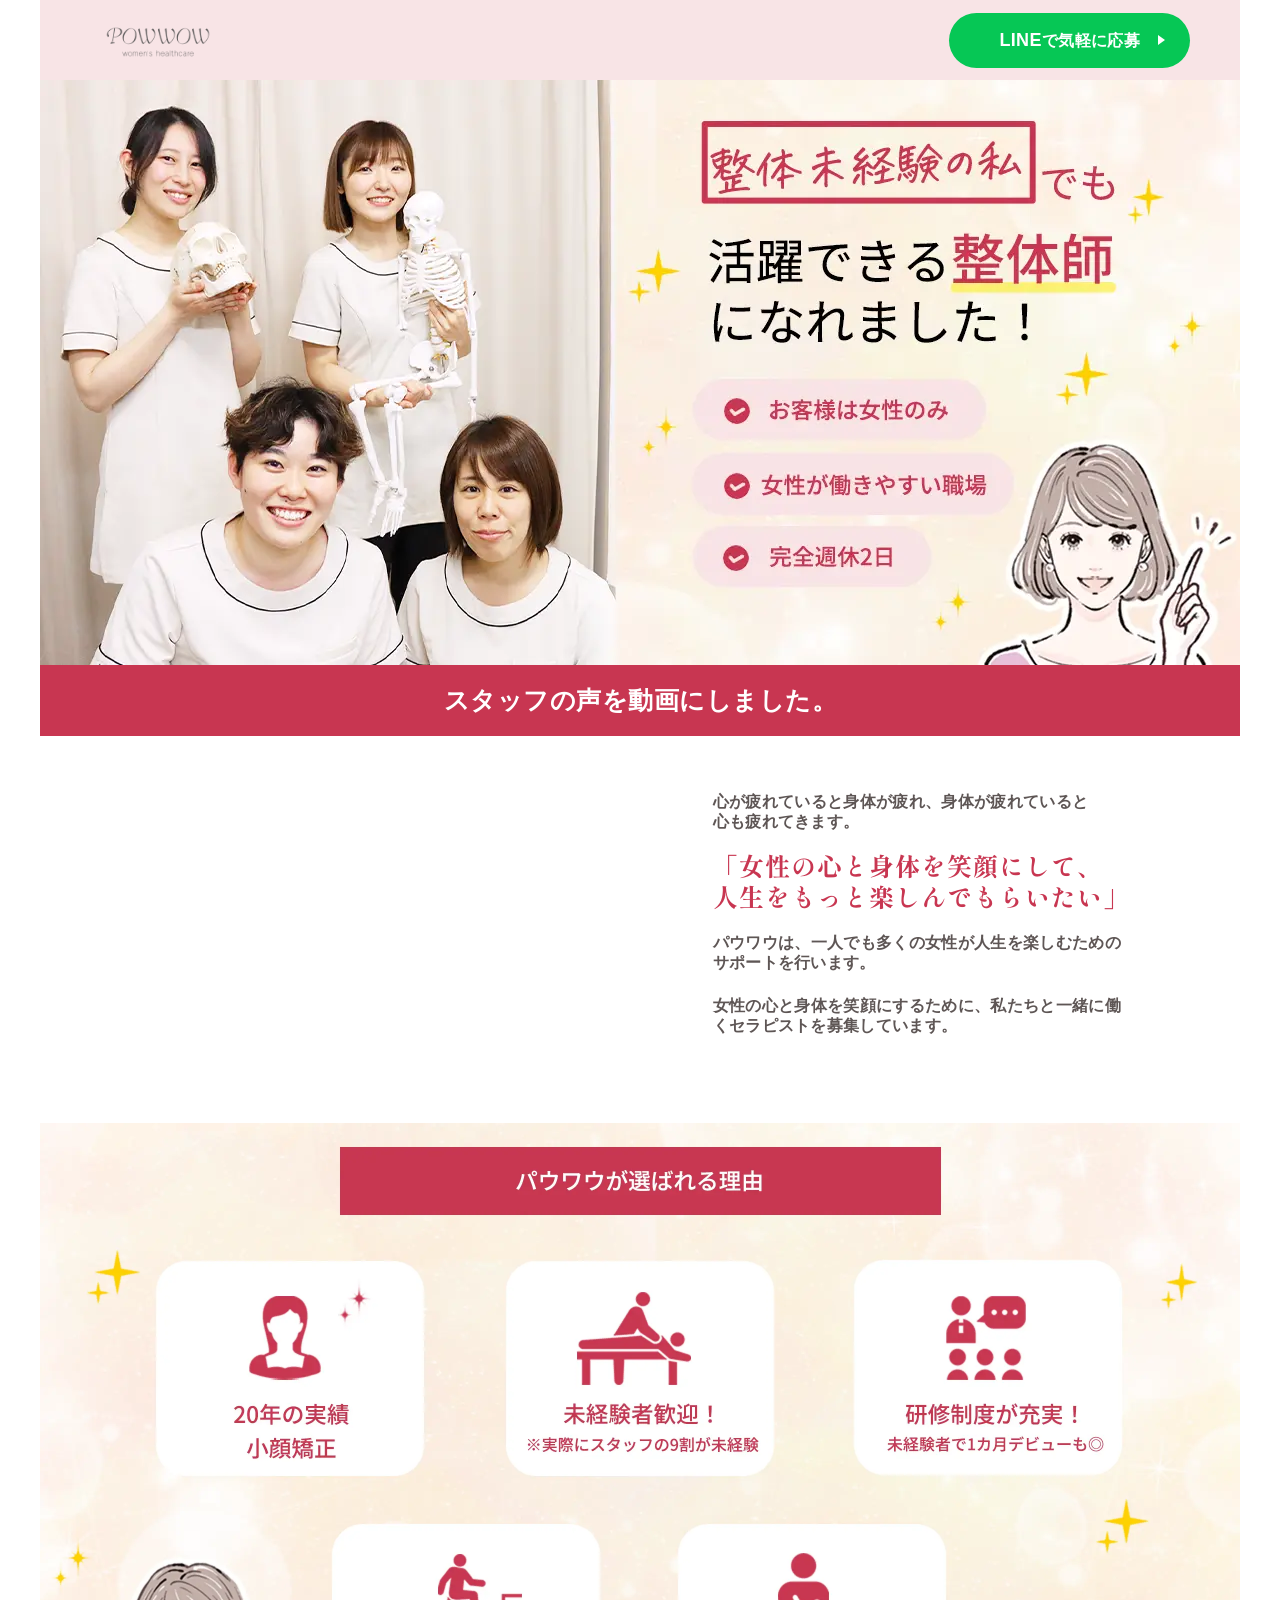
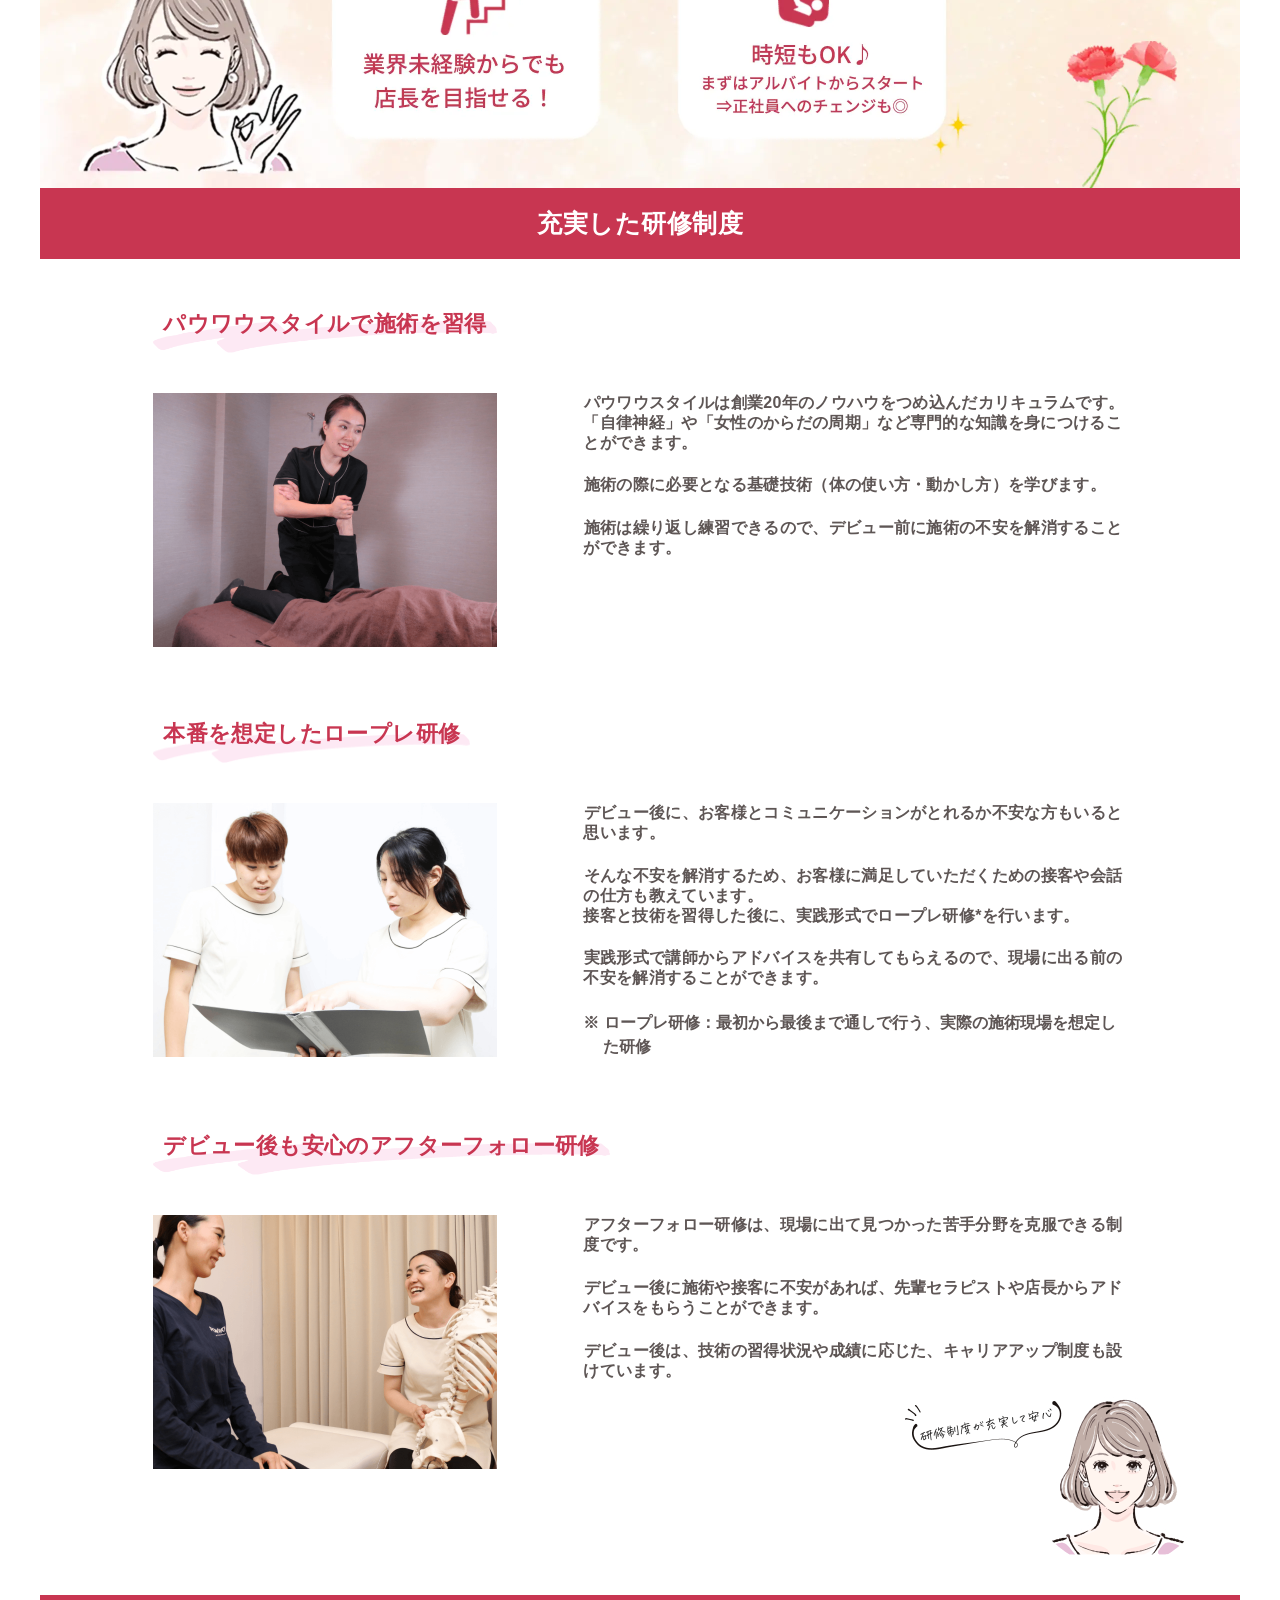
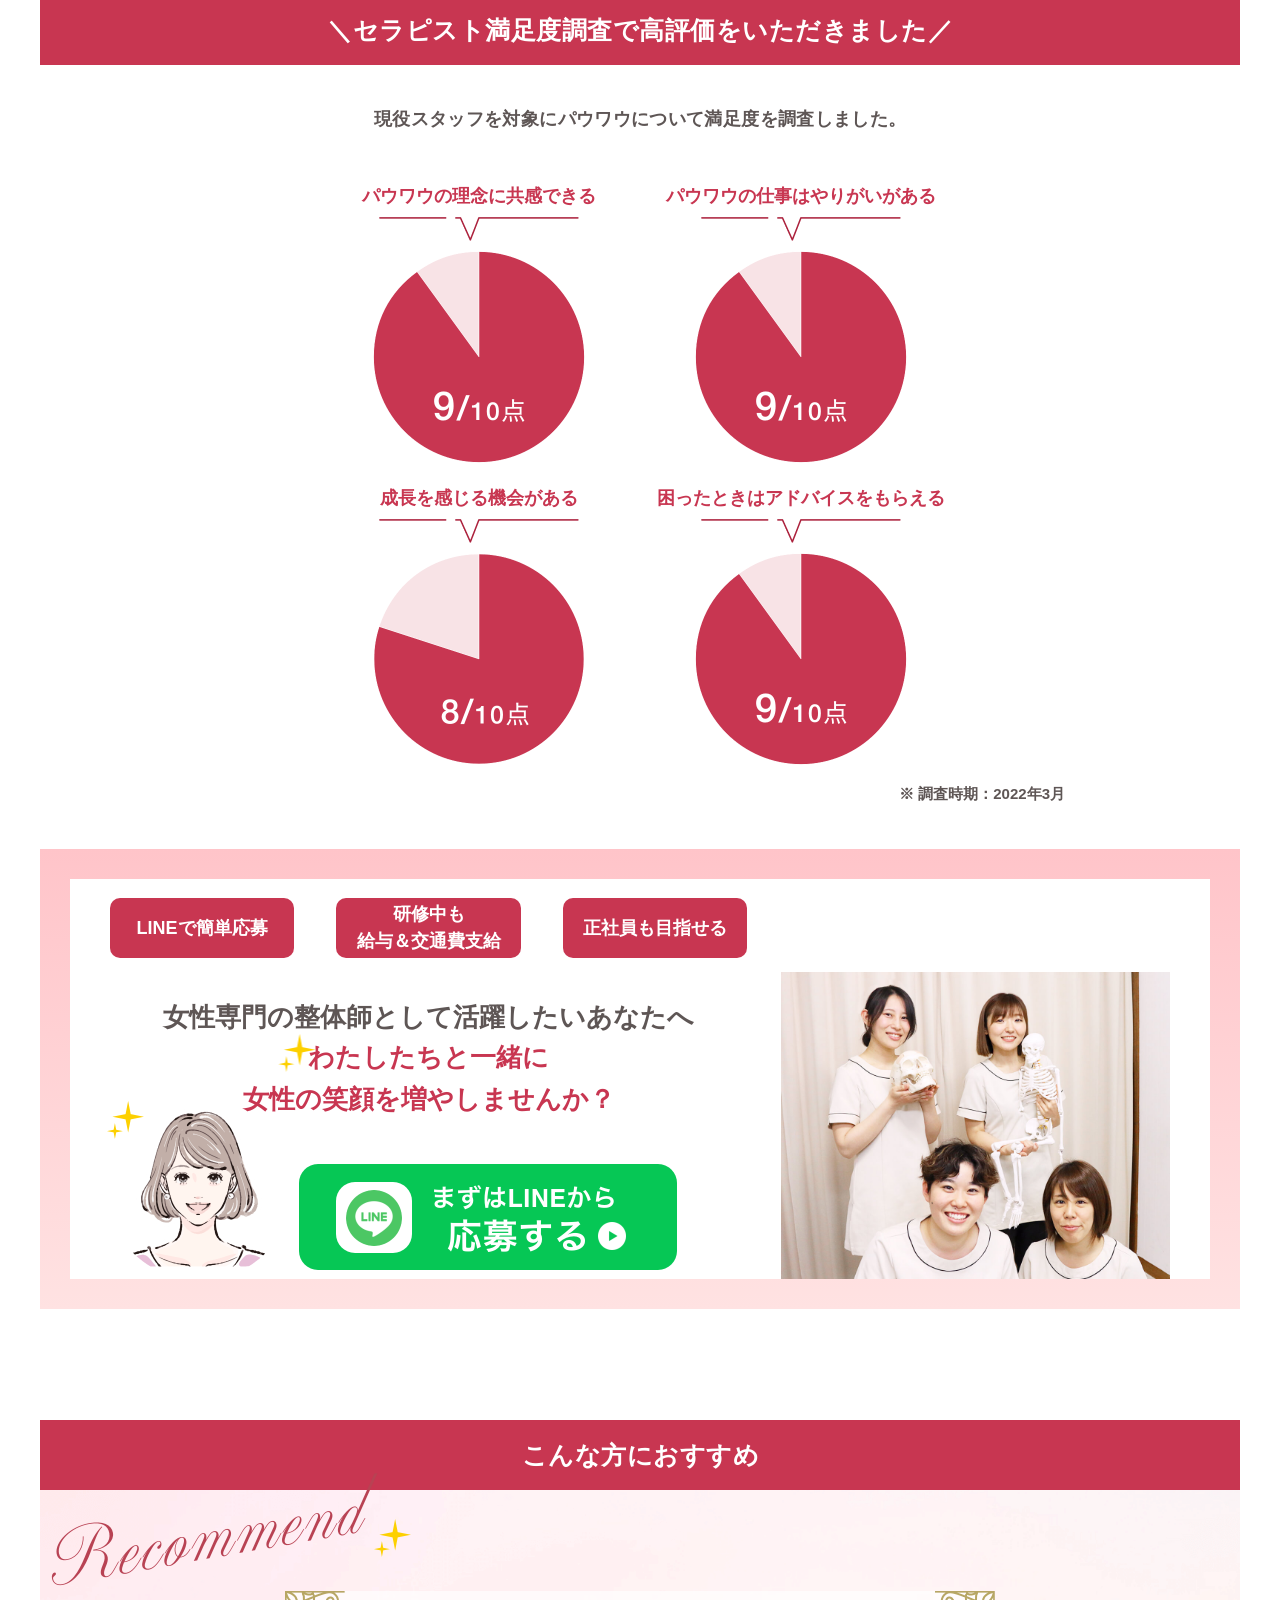
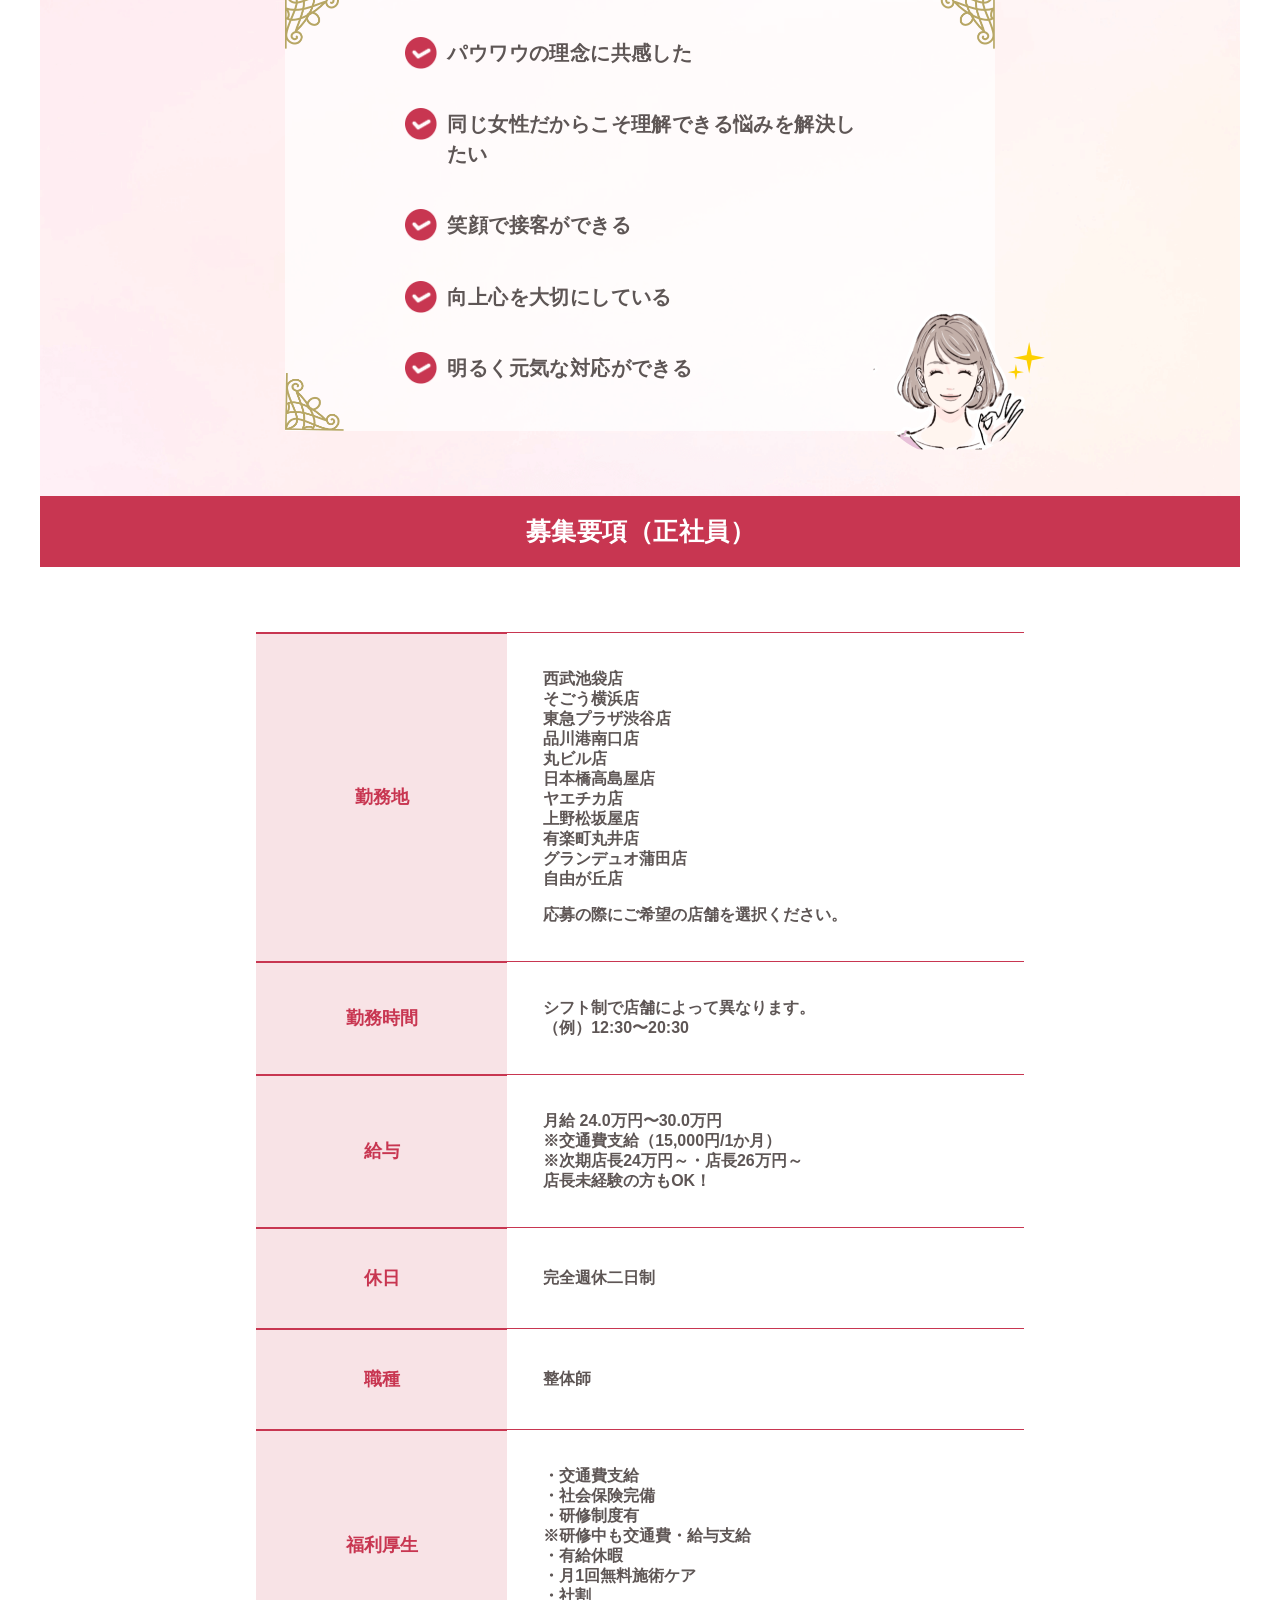
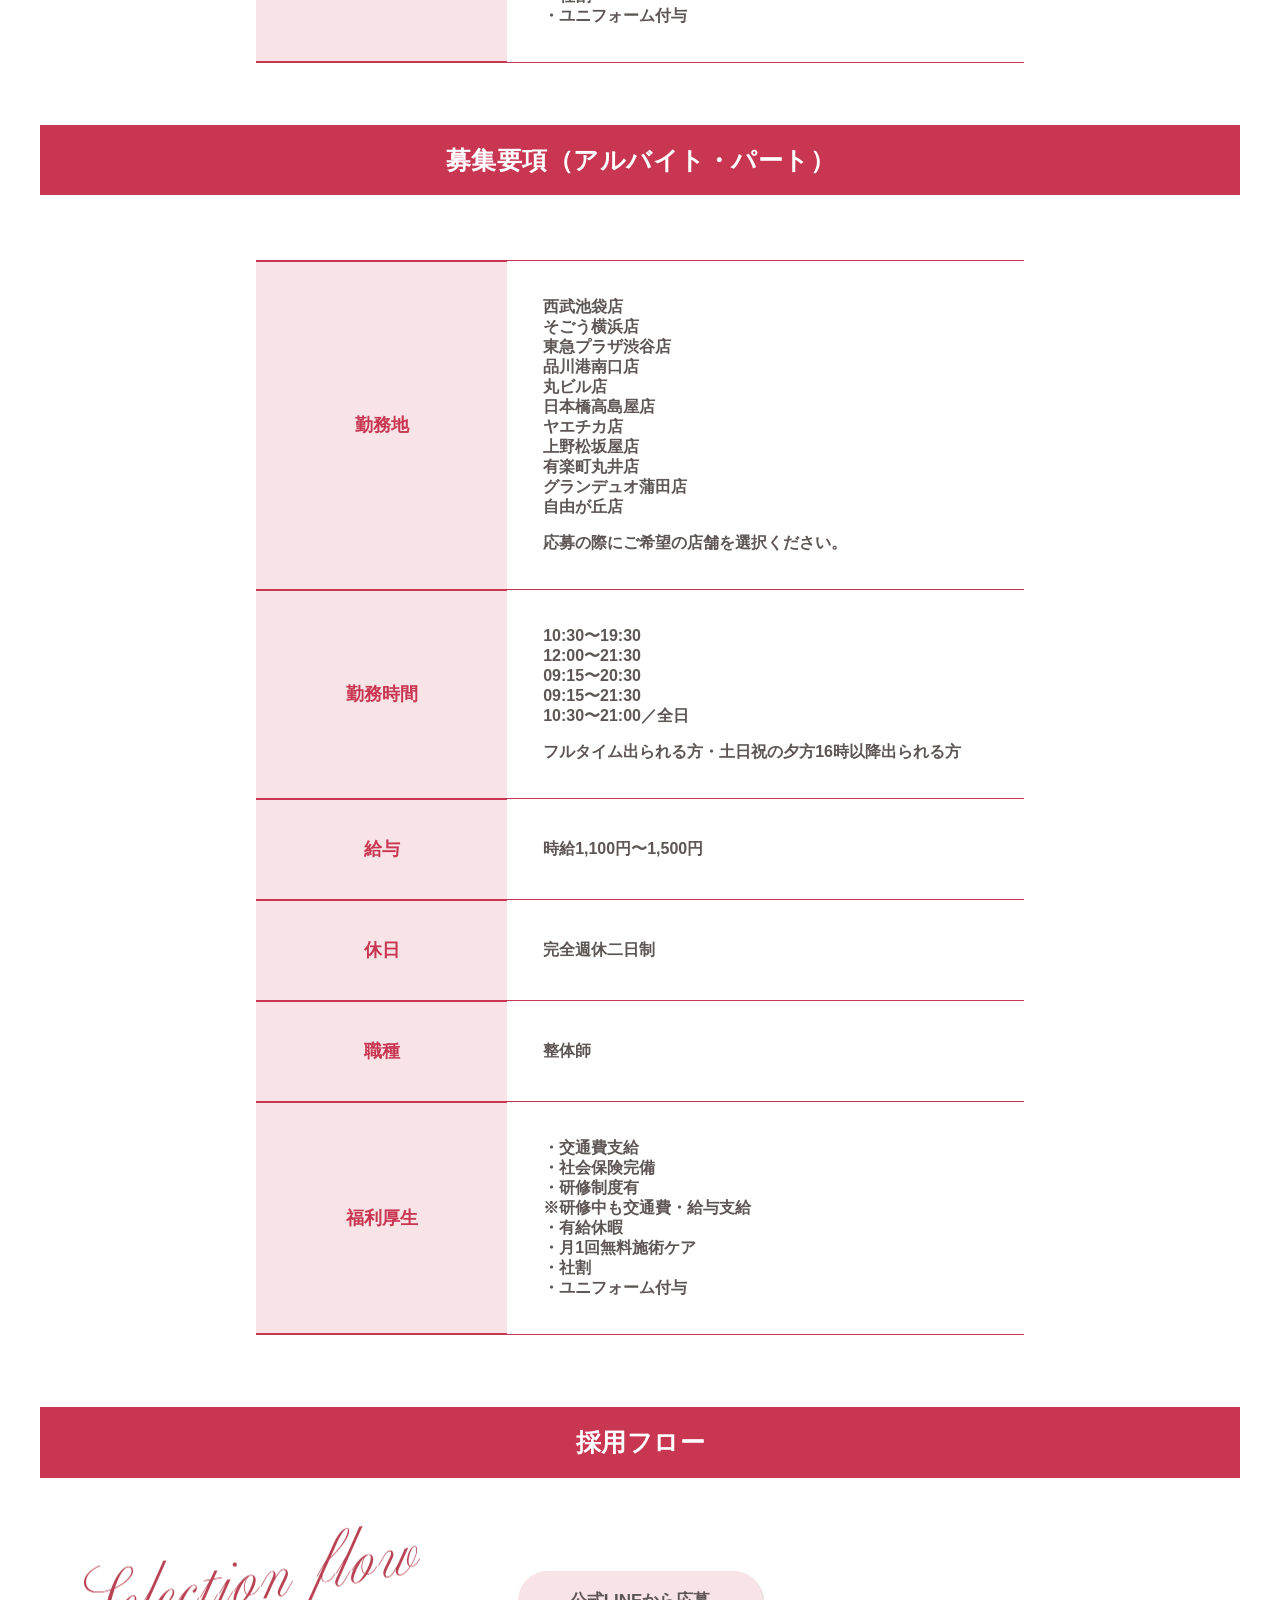
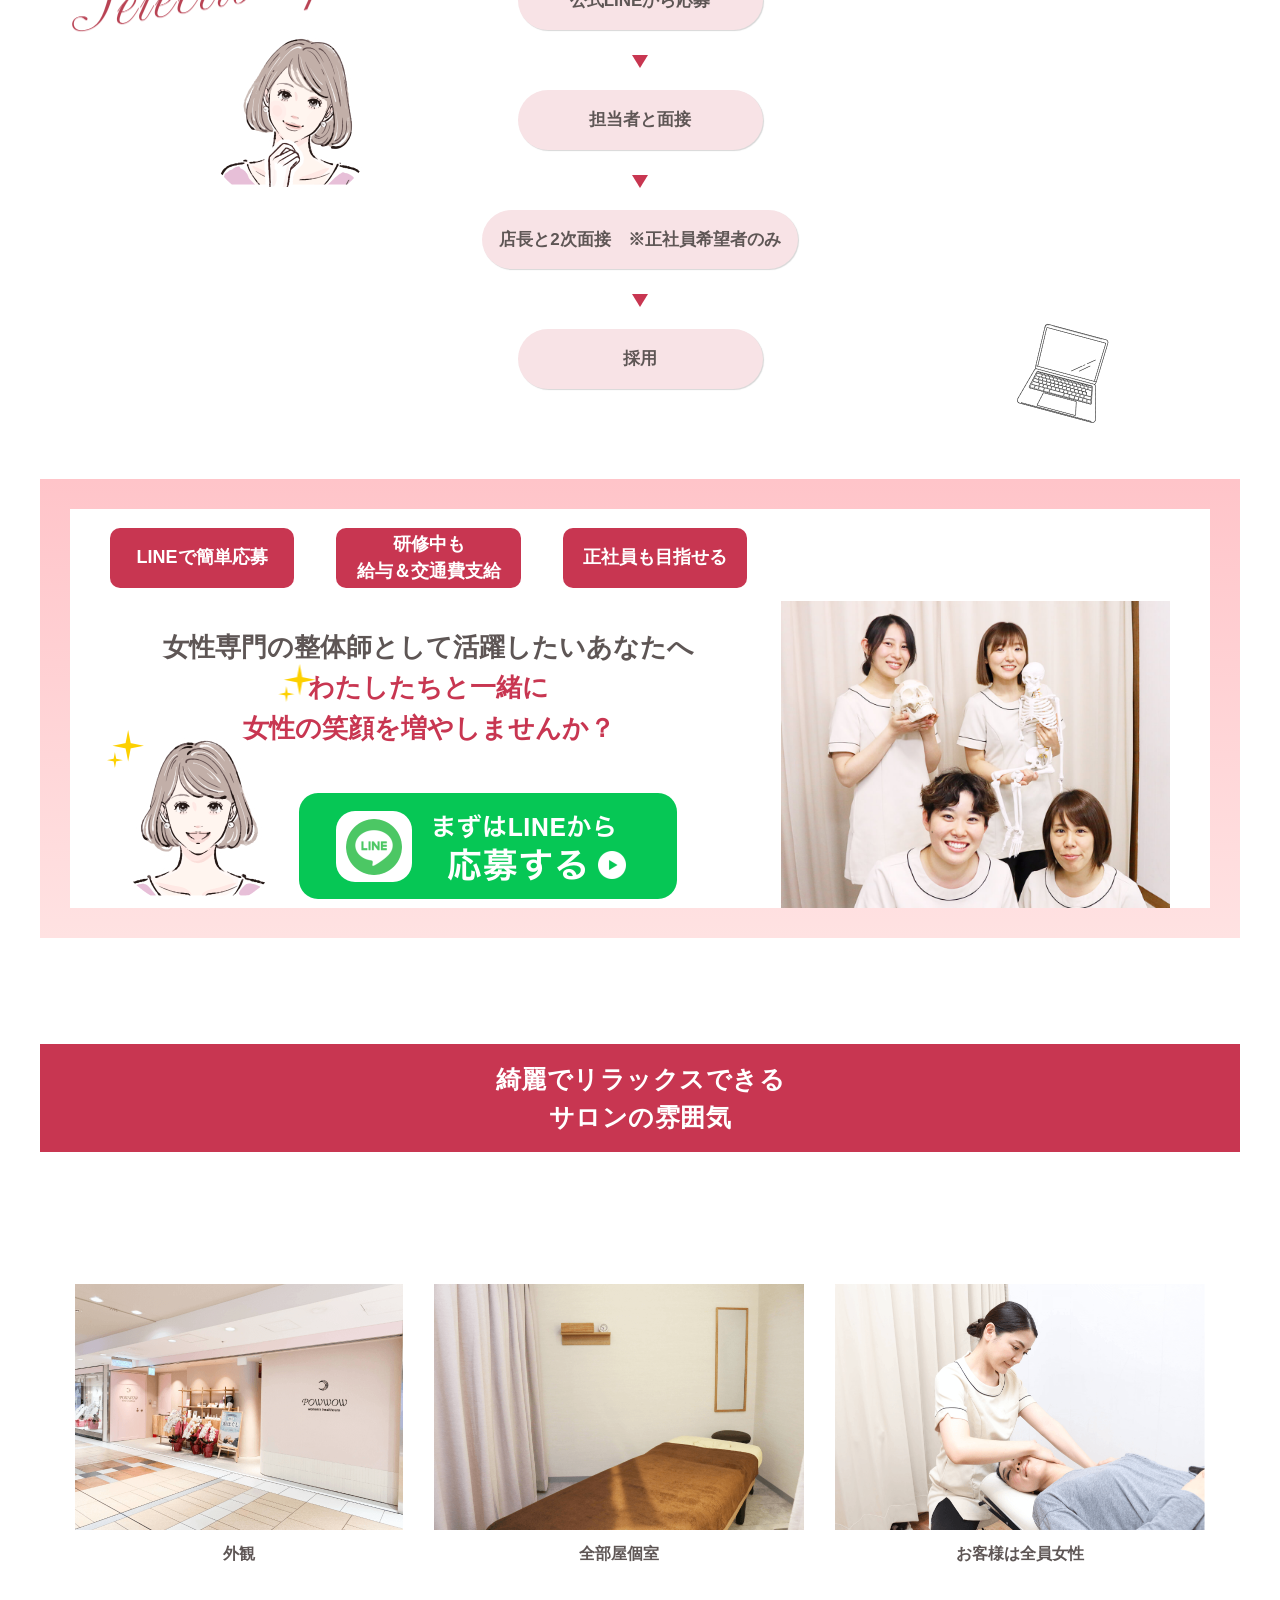
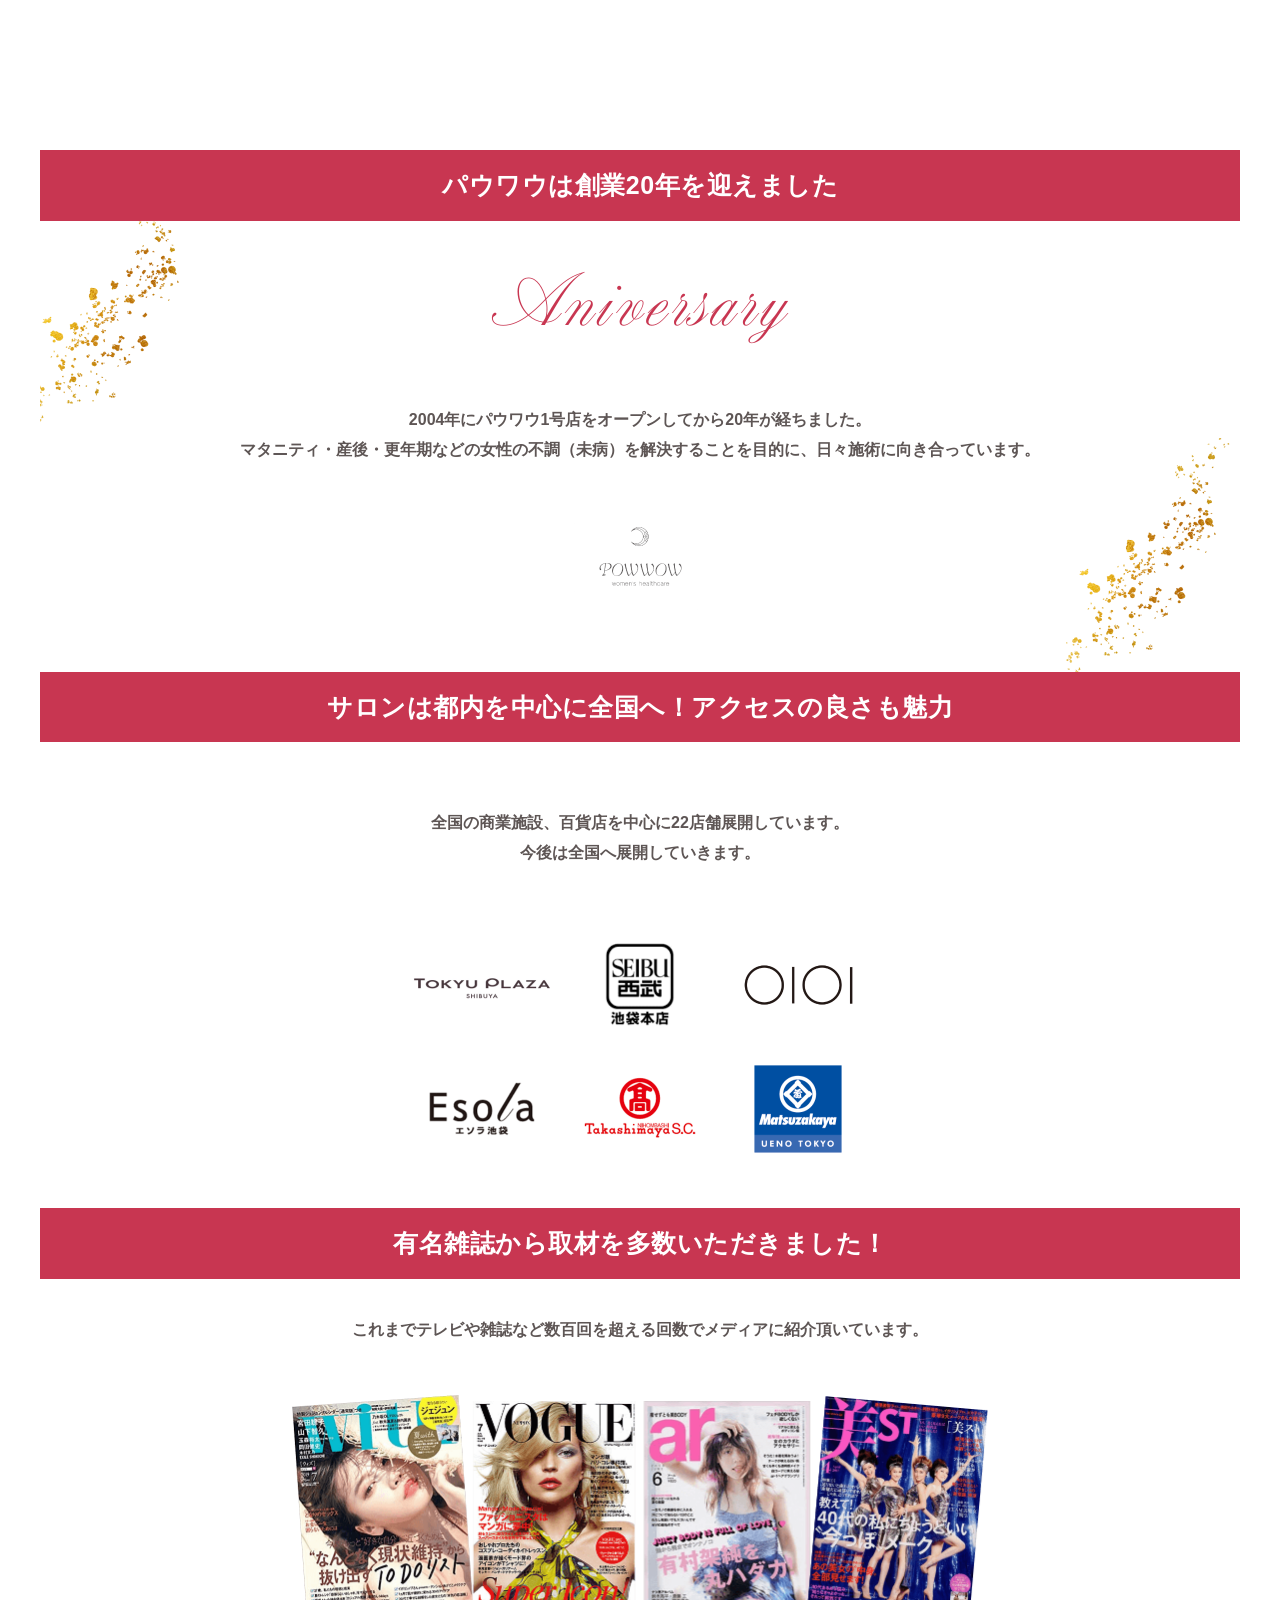
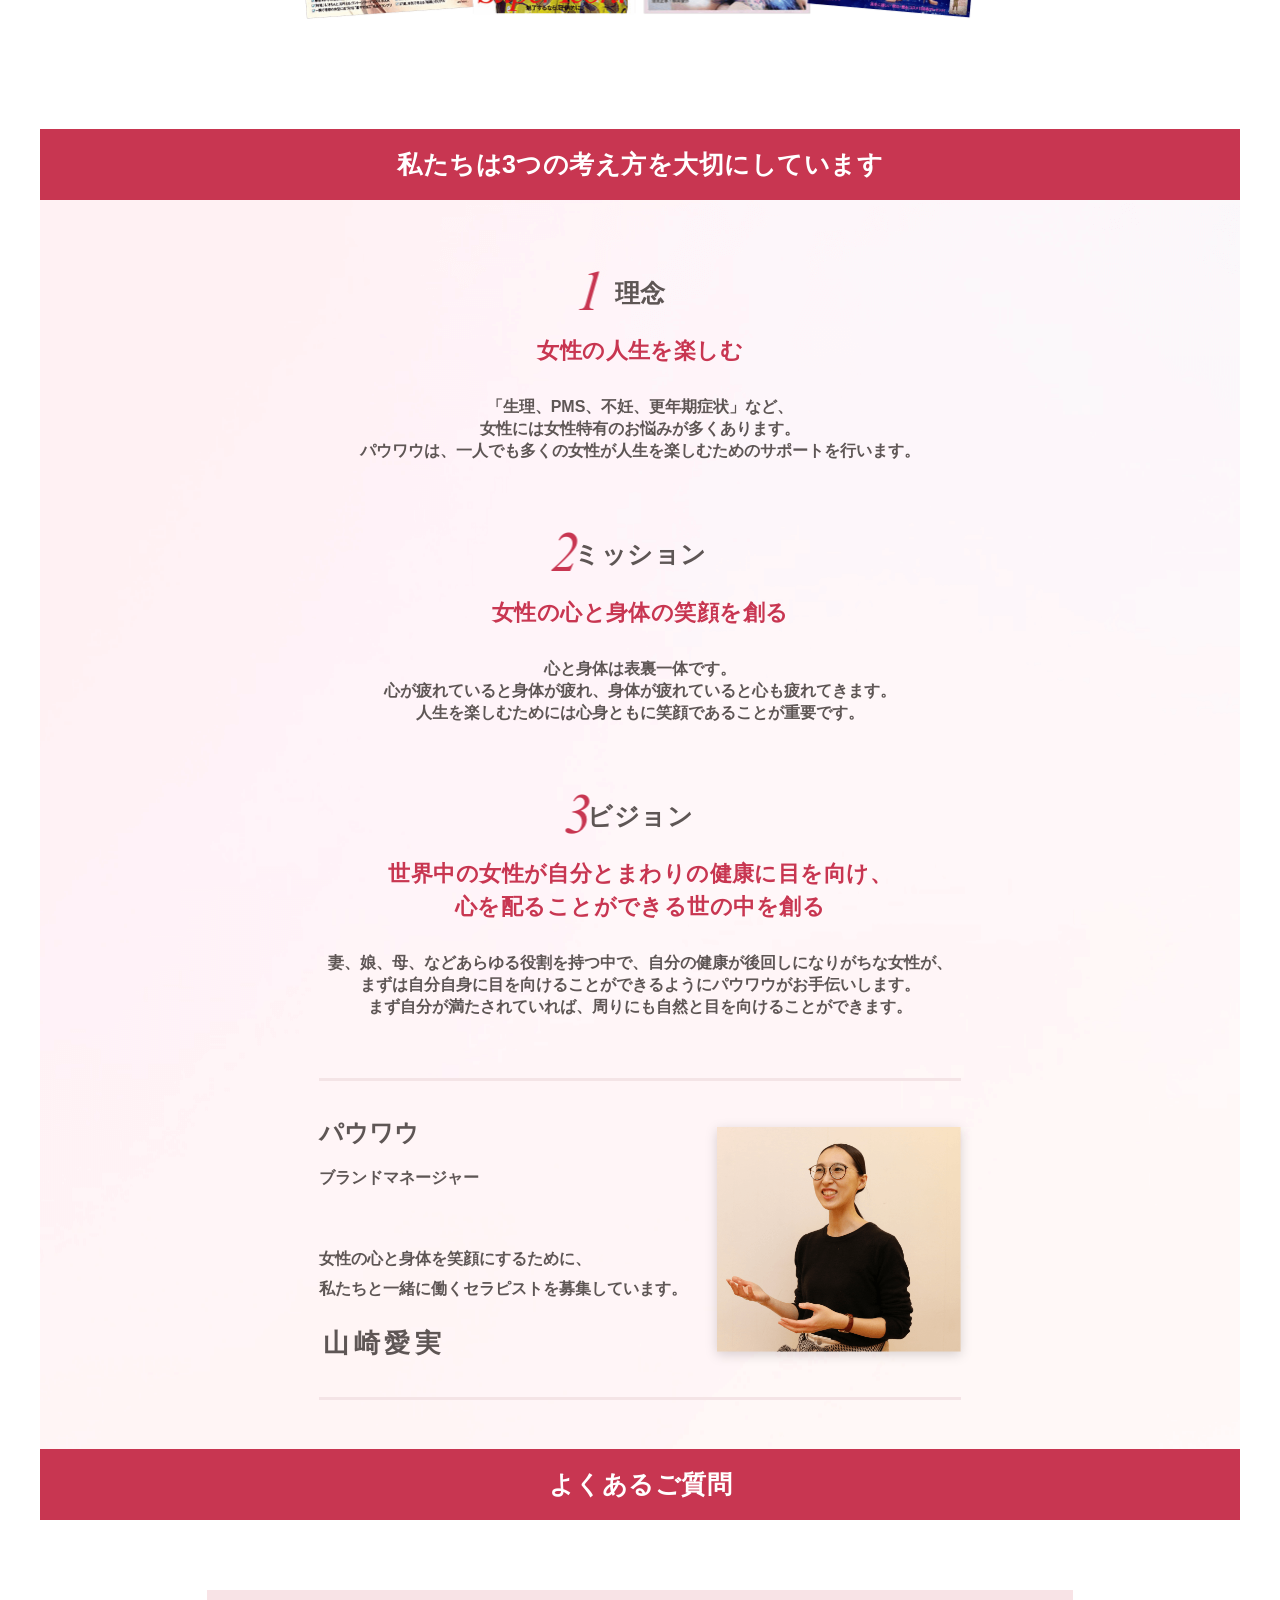
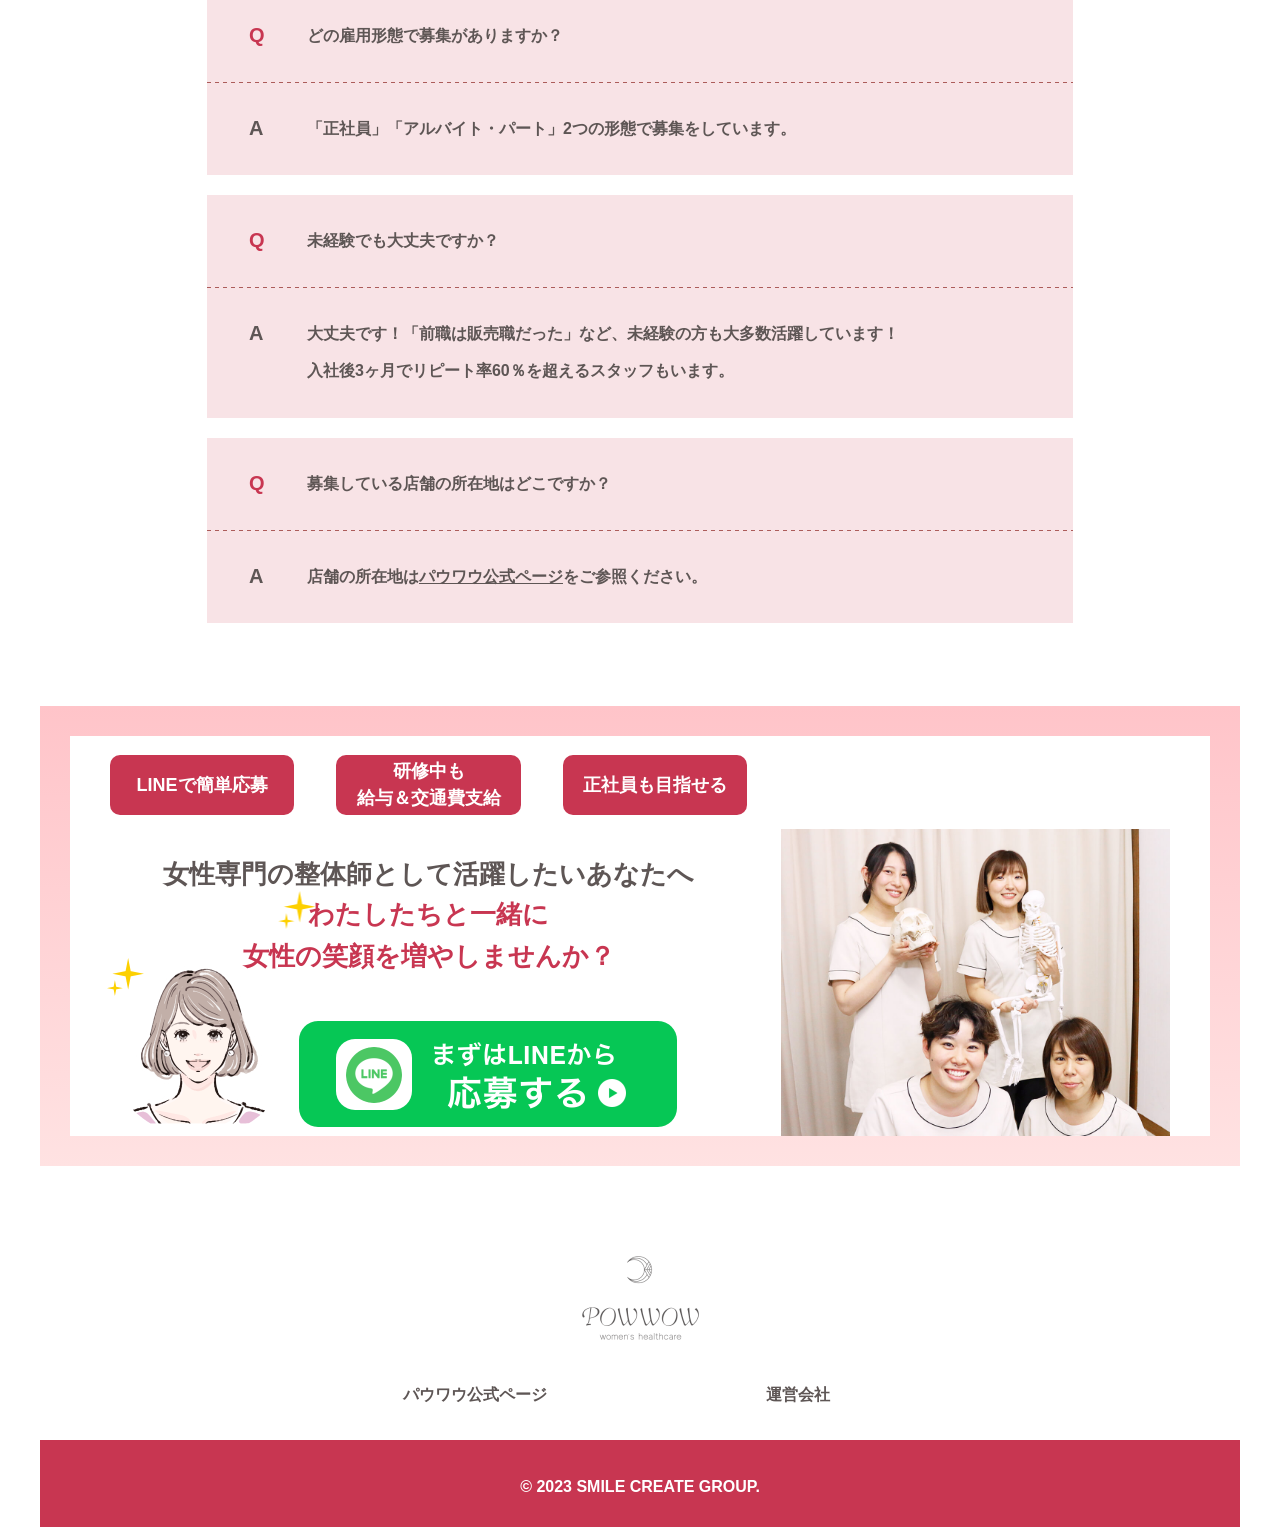
==== commit 8190b92b: "テキスト、FVの写真など差し替え。" ====
--- a/index.html
+++ b/index.html
@@ -82,19 +82,26 @@
   <main>
     <div class="l-fv p-fv u-show__sp">
       <div>
-        <img src="img/fv-sp.jpg?ver=1.1" alt="従業員４名の写真">
-      </div>
-      <div class="p-fv__right">
-        <div class="l-container">
-          <img src="img/fv-img02-sp.png" alt="整体未経験の私でも活躍できるセラピストになれました！">
-        </div>
-      </div>
+        <picture>
+          <source srcset="img/powwow-staff.webp" type="image/webp">
+          <img src="img/powwow-staff.jpg" alt="ウィメンズヘルスケアリスト">
+        </picture>
+      </div>
+      <figure>
+        <picture>
+          <source srcset="img/fv-sp.webp" type="image/webp">
+          <img src="img/fv-sp.png" alt="整体未経験の私でも活躍できるセラピストになれました！">
+        </picture>
+      </figure>
     </div>
     <div class="u-show__pc p-fv__pc">
-      <img src="img/fv-pc.jpeg?ver=1.1" alt="従業員４名の写真">
+      <picture>
+        <source srcset="img/fv-pc.webp" type="image/webp">
+        <img src="img/fv-pc.png" alt="整体未経験の私でも活躍できるセラピストになれました！">
+      </picture>
     </div>
     <section class="l-sec01">
-      <h2 class="p-title">「セラピストの声」を動画にしました</h2>
+      <h2 class="p-title">スタッフの声を動画にしました。</h2>
       <div class="l-container p-sec01__inner">
         <div class="p-yt__wrap">
           <div class="p-youtube">
@@ -110,7 +117,7 @@
           <p class="p-text -mb0">女性の心と身体を笑顔にするために、私たちと一緒に働くセラピストを募集しています。</p>
         </div>
       </div>
-      <div class="p-sec01__bg">
+      <!-- <div class="p-sec01__bg">
         <div class="p-sec01__bg-inner">
           <div class="l-container">
             <div class="p-ribbon_wrap">
@@ -133,6 +140,18 @@
           </div>
           <img src="img/sec01-bg-img03.png" alt="OKマークを作る笑顔の女性" class="sec01-bg__img">
         </div>
+      </div> -->
+      <div class="u-show__sp">
+        <picture>
+          <source srcset="img/feature-sp.webp" type="image/webp">
+          <img src="img/feature-sp.png" alt="パウワウが選ばれる理由">
+        </picture>
+      </div>
+      <div class="u-show__pc">
+        <picture>
+          <source srcset="img/feature-pc.webp" type="image/webp">
+          <img src="img/feature-pc.png" alt="パウワウが選ばれる理由">
+        </picture>
       </div>
     </section>
     <section class="p-sec02">
@@ -144,7 +163,7 @@
             <div class="p-sec02__item__flex">
               <img src="img/sec02-img01.png" alt="施術中の女性の写真" class="p-sec02__img">
               <div class="p-sec02__textWrap">
-                <p class="p-text">パウワウスタイルは、創業19年のノウハウをつめ込んだカリキュラムです。<br>「自律神経」や「女性のからだの周期」など専門的な知識を身につけることができます。</p>
+                <p class="p-text">パウワウスタイルは創業20年のノウハウをつめ込んだカリキュラムです。<br>「自律神経」や「女性のからだの周期」など専門的な知識を身につけることができます。</p>
                 <p class="p-text">施術の際に必要となる基礎技術（体の使い方・動かし方）を学びます。</p>
                 <p class="p-text -mb0">施術は繰り返し練習できるので、デビュー前に施術の不安を解消することができます。</p>
               </div>
@@ -182,7 +201,7 @@
     <section class="p-sec03">
       <h2 class="p-title"><span class="u-show__pc">＼</span>セラピスト満足度調査で<br class="u-show__sp">高評価をいただきました<span class="u-show__pc">／</span></h2>
       <div class="l-container p-sec03__inner">
-        <p class="p-text -mb0 p-sec03__text">現役セラピスト19人を対象にパウワウについて満足度を調査しました。</p>
+        <p class="p-text -mb0 p-sec03__text">現役スタッフを対象にパウワウについて満足度を調査しました。</p>
         <ul class="p-sec03__list">
           <li class="p-sec03__item">
             <h3>パウワウの理念に<br class="u-show__sp">共感できる</h3>
@@ -208,17 +227,17 @@
       <div class="p-line__inner">
           <ul class="p-line__list u-show__tab">
             <li class="p-line__item">LINEで簡単応募</li>
-            <li class="p-line__item">研修中も交通費支給</li>
-            <li class="p-line__item">全員女性</li>
+            <li class="p-line__item">研修中も<br>給与＆交通費支給</li>
+            <li class="p-line__item">正社員も目指せる</li>
           </ul>
         <div class="p-line__inner -tab">
           <div class="p-line__left">
             <ul class="p-line__list u-show__notTab">
               <li class="p-line__item">LINEで簡単応募</li>
-              <li class="p-line__item">研修中も交通費支給</li>
-              <li class="p-line__item">全員女性</li>
-            </ul>
-            <p class="p-line__text">セラピストで活躍したいあなたへ</p>
+              <li class="p-line__item">研修中も<br>給与＆交通費支給</li>
+              <li class="p-line__item">正社員も目指せる</li>
+            </ul>
+            <p class="p-line__text">女性専門の整体師として<br class="u-show__sp">活躍したいあなたへ</p>
             <h2 class="p-line__title">わたしたちと一緒に<br>女性の笑顔を増やしませんか？</h2>
             <div class="p-line__buttonWrap">
               <img src="img/line-img01-sp.png" alt="笑顔の女性のイラスト" class="p-line__button-img u-show__sp">
@@ -229,7 +248,7 @@
               </a>
             </div>
           </div>
-          <img src="img/line-img02-sp.png" alt="サロンを紹介する女性の写真" class="p-line__img">
+          <img src="img/powwow-staff.jpg" alt="ウィメンズヘルスケアリスト" class="p-line__img">
         </div>
       </div>
     </section>
@@ -262,8 +281,14 @@
               <li>西武池袋店</li>
               <li>そごう横浜店</li>
               <li>東急プラザ渋谷店</li>
-              <li>東武船橋駅店</li>
-              <li>ボディアーキ 品川港南口店</li>
+              <li>品川港南口店</li>
+              <li>丸ビル店</li>
+              <li>日本橋高島屋店</li>
+              <li>ヤエチカ店</li>
+              <li>上野松坂屋店</li>
+              <li>有楽町丸井店</li>
+              <li>グランデュオ蒲田店</li>
+              <li>自由が丘店</li>
             </ul>
             <p class="p-description__note">応募の際にご希望の店舗を選択ください。</p>
           </dd>
@@ -314,8 +339,14 @@
               <li>西武池袋店</li>
               <li>そごう横浜店</li>
               <li>東急プラザ渋谷店</li>
-              <li>東武船橋駅店</li>
-              <li>ボディアーキ 品川港南口店</li>
+              <li>品川港南口店</li>
+              <li>丸ビル店</li>
+              <li>日本橋高島屋店</li>
+              <li>ヤエチカ店</li>
+              <li>上野松坂屋店</li>
+              <li>有楽町丸井店</li>
+              <li>グランデュオ蒲田店</li>
+              <li>自由が丘店</li>
             </ul>
             <p class="p-description__note">応募の際にご希望の店舗を選択ください。</p>
           </dd>
@@ -381,17 +412,17 @@
       <div class="p-line__inner">
           <ul class="p-line__list u-show__tab">
             <li class="p-line__item">LINEで簡単応募</li>
-            <li class="p-line__item">研修中も交通費支給</li>
-            <li class="p-line__item">全員女性</li>
+            <li class="p-line__item">研修中も<br>給与＆交通費支給</li>
+            <li class="p-line__item">正社員も目指せる</li>
           </ul>
         <div class="p-line__inner -tab">
           <div class="p-line__left">
             <ul class="p-line__list u-show__notTab">
               <li class="p-line__item">LINEで簡単応募</li>
-              <li class="p-line__item">研修中も交通費支給</li>
-              <li class="p-line__item">全員女性</li>
-            </ul>
-            <p class="p-line__text">セラピストで活躍したいあなたへ</p>
+              <li class="p-line__item">研修中も<br>給与＆交通費支給</li>
+              <li class="p-line__item">正社員も目指せる</li>
+            </ul>
+            <p class="p-line__text">女性専門の整体師として<br class="u-show__sp">活躍したいあなたへ</p>
             <h2 class="p-line__title">わたしたちと一緒に<br>女性の笑顔を増やしませんか？</h2>
             <div class="p-line__buttonWrap">
               <img src="img/line-img01-sp.png" alt="笑顔の女性のイラスト" class="p-line__button-img u-show__sp">
@@ -402,7 +433,7 @@
               </a>
             </div>
           </div>
-          <img src="img/line-img02-sp.png" alt="サロンを紹介する女性の写真" class="p-line__img">
+          <img src="img/powwow-staff.jpg" alt="ウィメンズヘルスケアリスト" class="p-line__img">
         </div>
       </div>
     </section>
@@ -415,28 +446,28 @@
             <img src="img/sec08-img01.png" alt="サロンの外観写真">
           </li>
           <li class="p-sec08__item">
-            <h3>施術</h3>
+            <h3>全部屋個室</h3>
             <img src="img/sec08-img02.png" alt="施術スペースにあるベッドの写真">
           </li>
           <li class="p-sec08__item">
-            <h3>部屋</h3>
+            <h3>お客様は全員女性</h3>
             <img src="img/sec08-img03.png" alt="施術中の写真">
           </li>
         </ul>
       </div>
     </section>
     <section class="p-sec09">
-      <h2 class="p-title">パウワウは創業19年を<br class="u-show__sp">迎えました</h2>
+      <h2 class="p-title">パウワウは創業20年を<br class="u-show__sp">迎えました</h2>
       <div class="l-container">
         <img src="img/sec09-text01.png" alt="Aniversary" class="p-sec09__eng">
-        <p class="p-sec09__text">2004年にパウワウ1号店をオープンしてから<br class="u-show__sp">19年が経ちました。<br><span class="u-color__red">「疲れがとれない」「生理痛の悩み」「首・肩こり」</span><br class="u-show__sp">といった<br>女性の未病を解決することを目的に、<br class="u-show__sp">日々施術に向き合っています。</p>
+        <p class="p-sec09__text">2004年にパウワウ1号店をオープンしてから<br class="u-show__sp">20年が経ちました。<br>マタニティ・産後・更年期などの女性の不調（未病）を解決することを目的に、<br class="u-show__sp">日々施術に向き合っています。</p>
         <img src="img/sec09-logo.png" alt="Powwow" class="p-sec09__logo">
       </div>
     </section>
     <section class="p-sec10">
       <h2 class="p-title">サロンは都内を中心に全国へ！<br class="u-show__sp">アクセスの良さも魅力</h2>
       <div class="l-container">
-        <p class="p-sec10__text">東京、神奈川など関東を中心に<br class="u-show__sp">サロンを展開しています。<br>都内の百貨店への出店を中心に<br class="u-show__sp">現在19店舗を運営しています。</p>
+        <p class="p-sec10__text">全国の商業施設、百貨店を中心に22店舗展開しています。<br>今後は全国へ展開していきます。</p>
         <ul class="p-sec10__list">
           <li class="p-sec10__item">
             <img src="img/sec10-img01.png" alt="TOKYU PLAZA">
@@ -462,7 +493,7 @@
     <section class="p-sec11">
       <h2 class="p-title">有名雑誌から取材を<br class="u-show__sp">多数いただきました！</h2>
       <div class="l-container">
-        <p class="p-sec10__text">多くの雑誌からサロンの取材を<br class="u-show__sp">いただいたり、<br>ホームケア特集の監修なども<br class="u-show__sp">担当しています。</p>
+        <p class="p-sec10__text">これまでテレビや雑誌など数百回を超える回数でメディアに紹介頂いています。</p>
         <img src="img/sec11-img01.png" alt="雑誌の表紙を並べた写真" class="p-sec11__img">
       </div>
     </section>
@@ -534,17 +565,17 @@
       <div class="p-line__inner">
           <ul class="p-line__list u-show__tab">
             <li class="p-line__item">LINEで簡単応募</li>
-            <li class="p-line__item">研修中も交通費支給</li>
-            <li class="p-line__item">全員女性</li>
+            <li class="p-line__item">研修中も<br>給与＆交通費支給</li>
+            <li class="p-line__item">正社員も目指せる</li>
           </ul>
         <div class="p-line__inner -tab">
           <div class="p-line__left">
             <ul class="p-line__list u-show__notTab">
               <li class="p-line__item">LINEで簡単応募</li>
-              <li class="p-line__item">研修中も交通費支給</li>
-              <li class="p-line__item">全員女性</li>
-            </ul>
-            <p class="p-line__text">セラピストで活躍したいあなたへ</p>
+              <li class="p-line__item">研修中も<br>給与＆交通費支給</li>
+              <li class="p-line__item">正社員も目指せる</li>
+            </ul>
+            <p class="p-line__text">女性専門の整体師として<br class="u-show__sp">活躍したいあなたへ</p>
             <h2 class="p-line__title">わたしたちと一緒に<br>女性の笑顔を増やしませんか？</h2>
             <div class="p-line__buttonWrap">
               <img src="img/line-img01-sp.png" alt="笑顔の女性のイラスト" class="p-line__button-img u-show__sp">
@@ -555,7 +586,7 @@
               </a>
             </div>
           </div>
-          <img src="img/line-img02-sp.png" alt="サロンを紹介する女性の写真" class="p-line__img">
+          <img src="img/powwow-staff.jpg" alt="ウィメンズヘルスケアリスト" class="p-line__img">
         </div>
       </div>
     </section>
--- a/style.css
+++ b/style.css
@@ -1052,6 +1052,8 @@
   padding-top: 27px;
   max-width: 500px;
   margin: 0 auto;
+
+  align-items:center;
 }
 
 .p-line__list li:nth-of-type(n+3){
@@ -1067,6 +1069,12 @@
   font-size: 3.46vw;
   padding: 12px 5px 10px;
   border-radius: 10px;
+
+  display: flex;
+  align-items: center;
+  justify-content: center;
+  padding: 12px 0;
+  height: 60px;
 }
 
 .p-line__text{
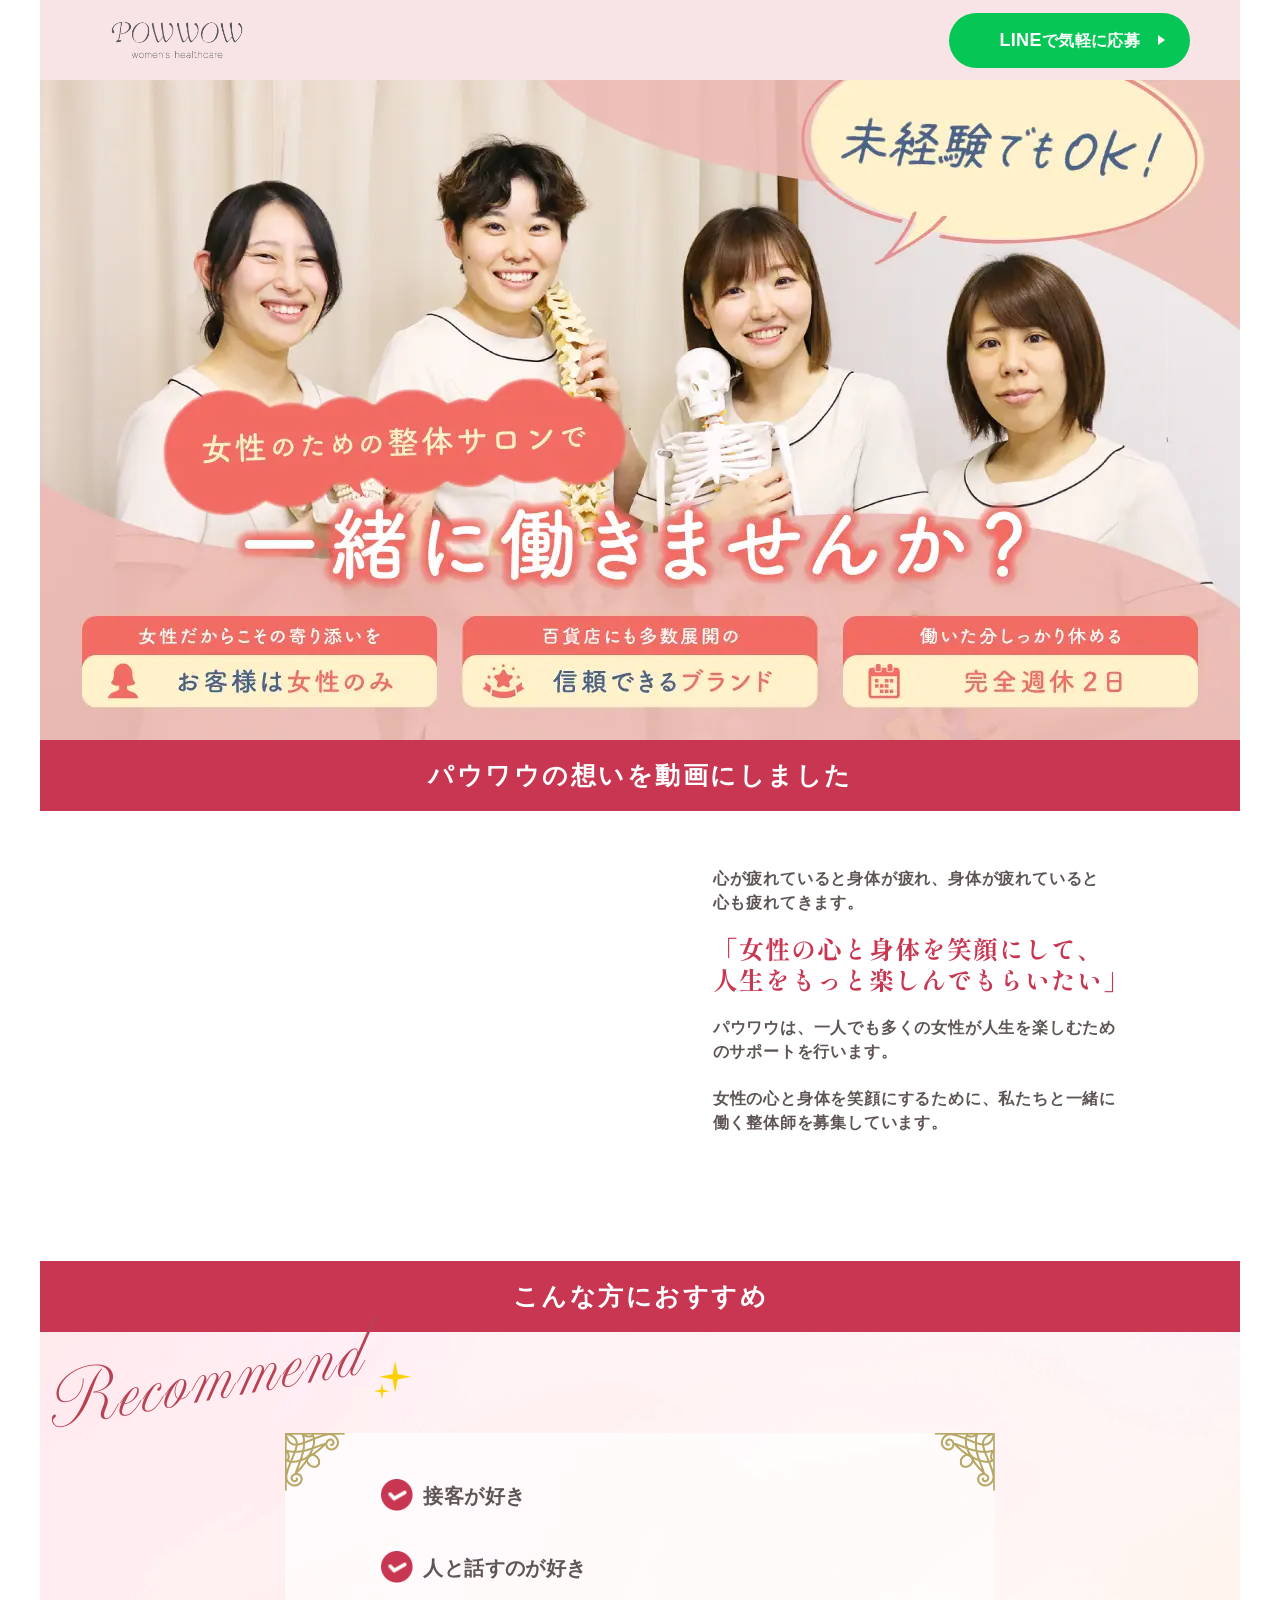
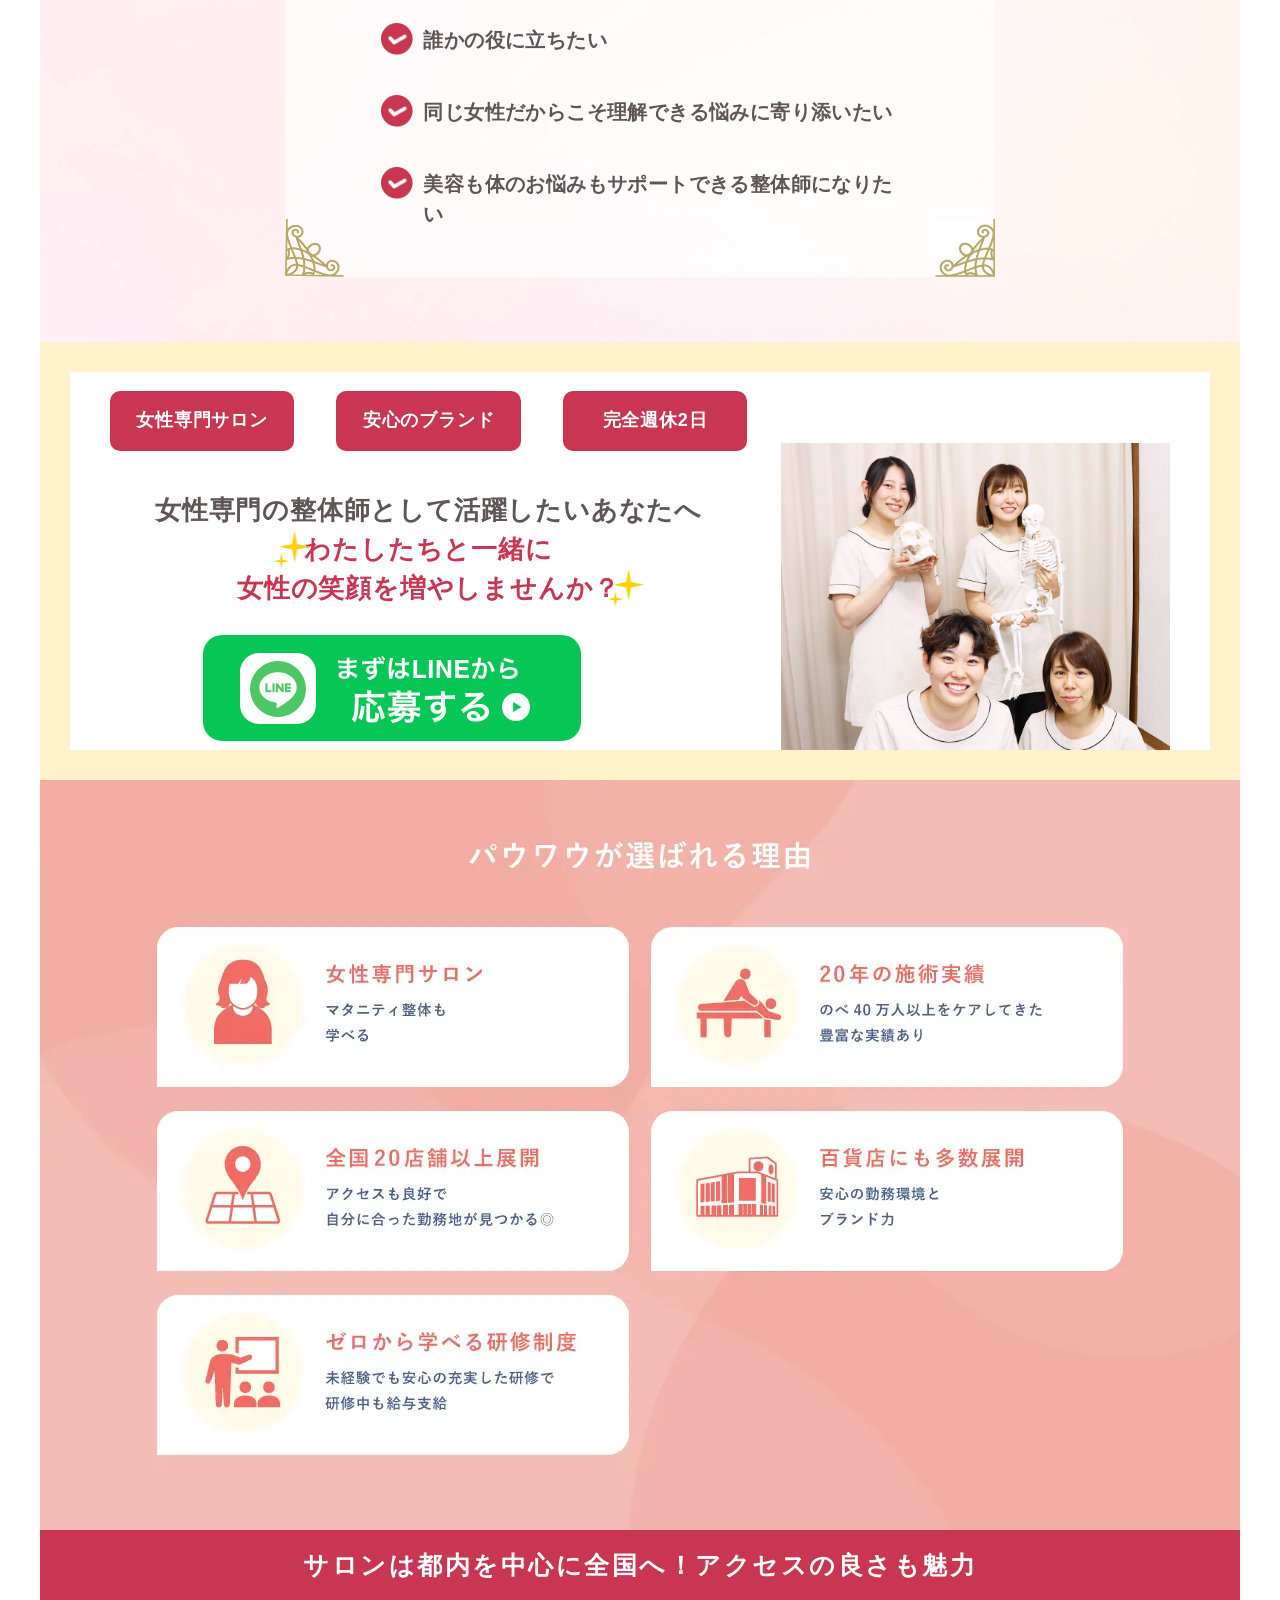
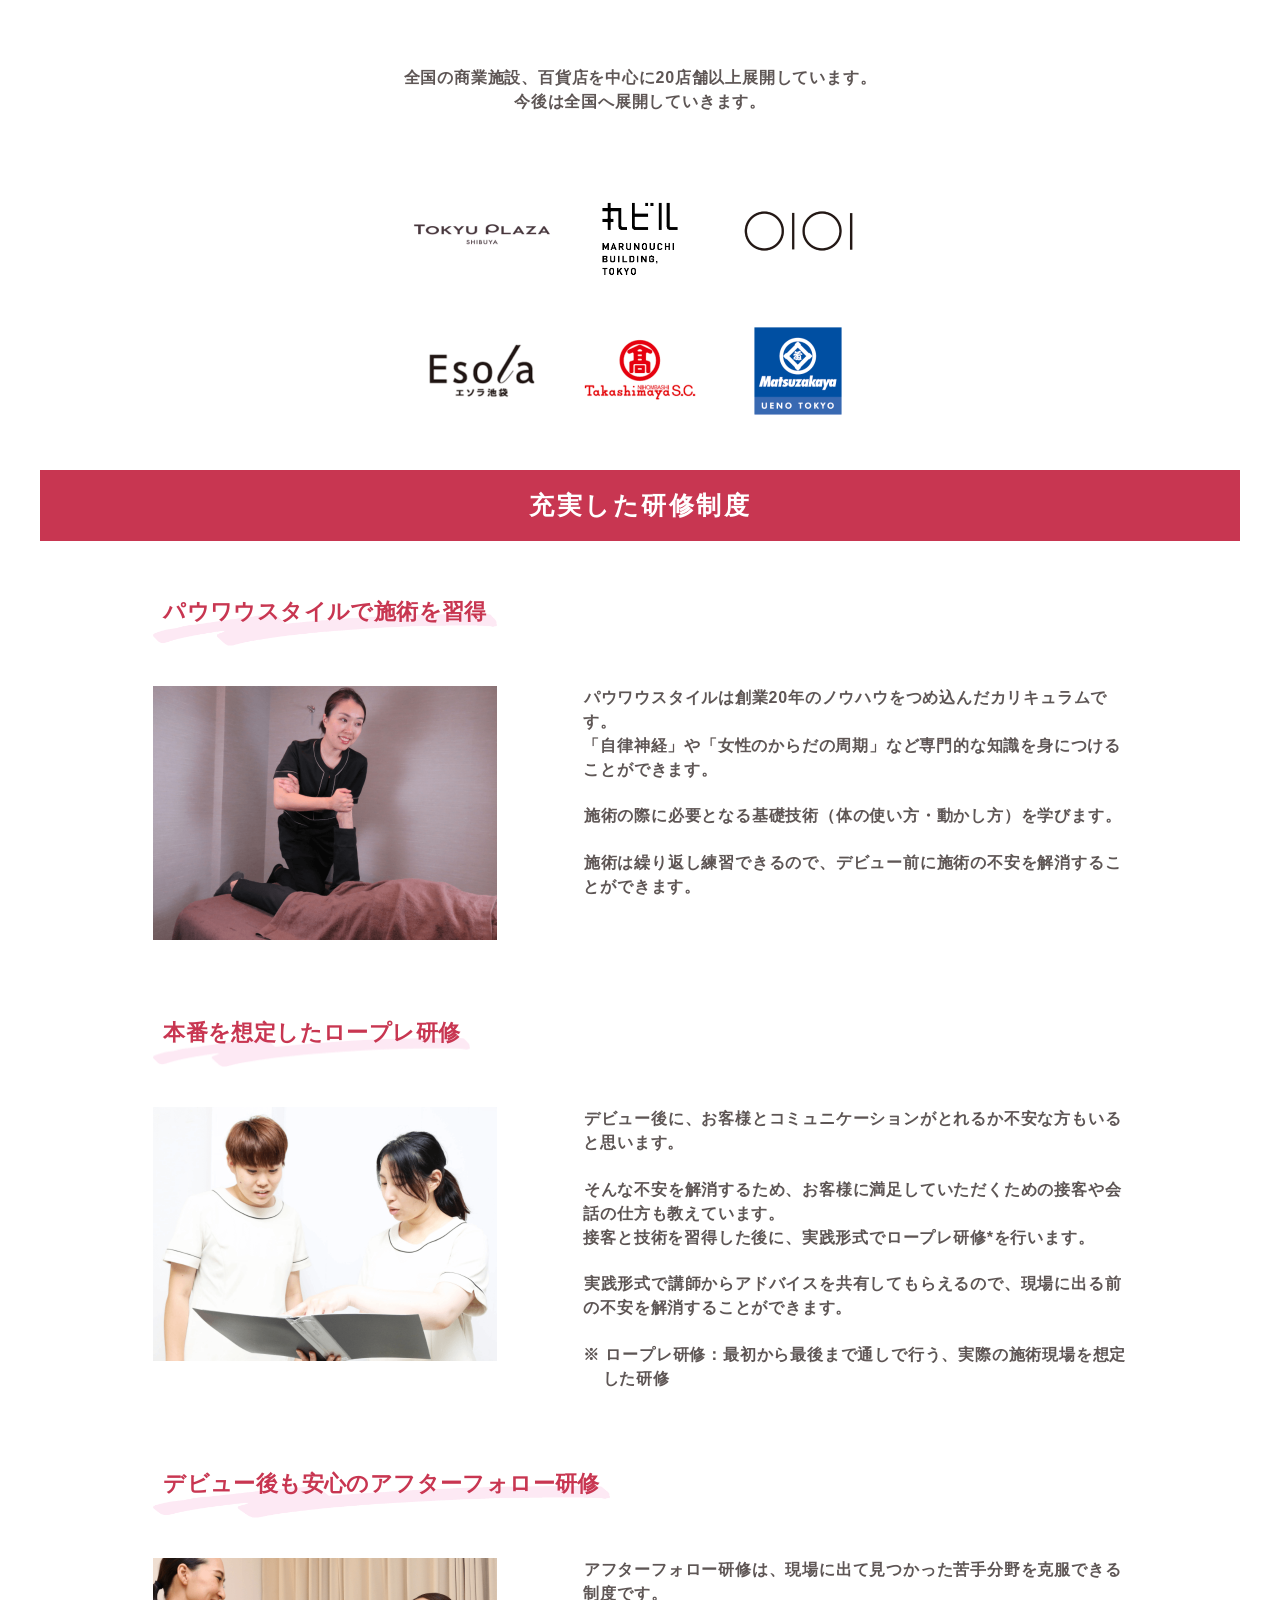
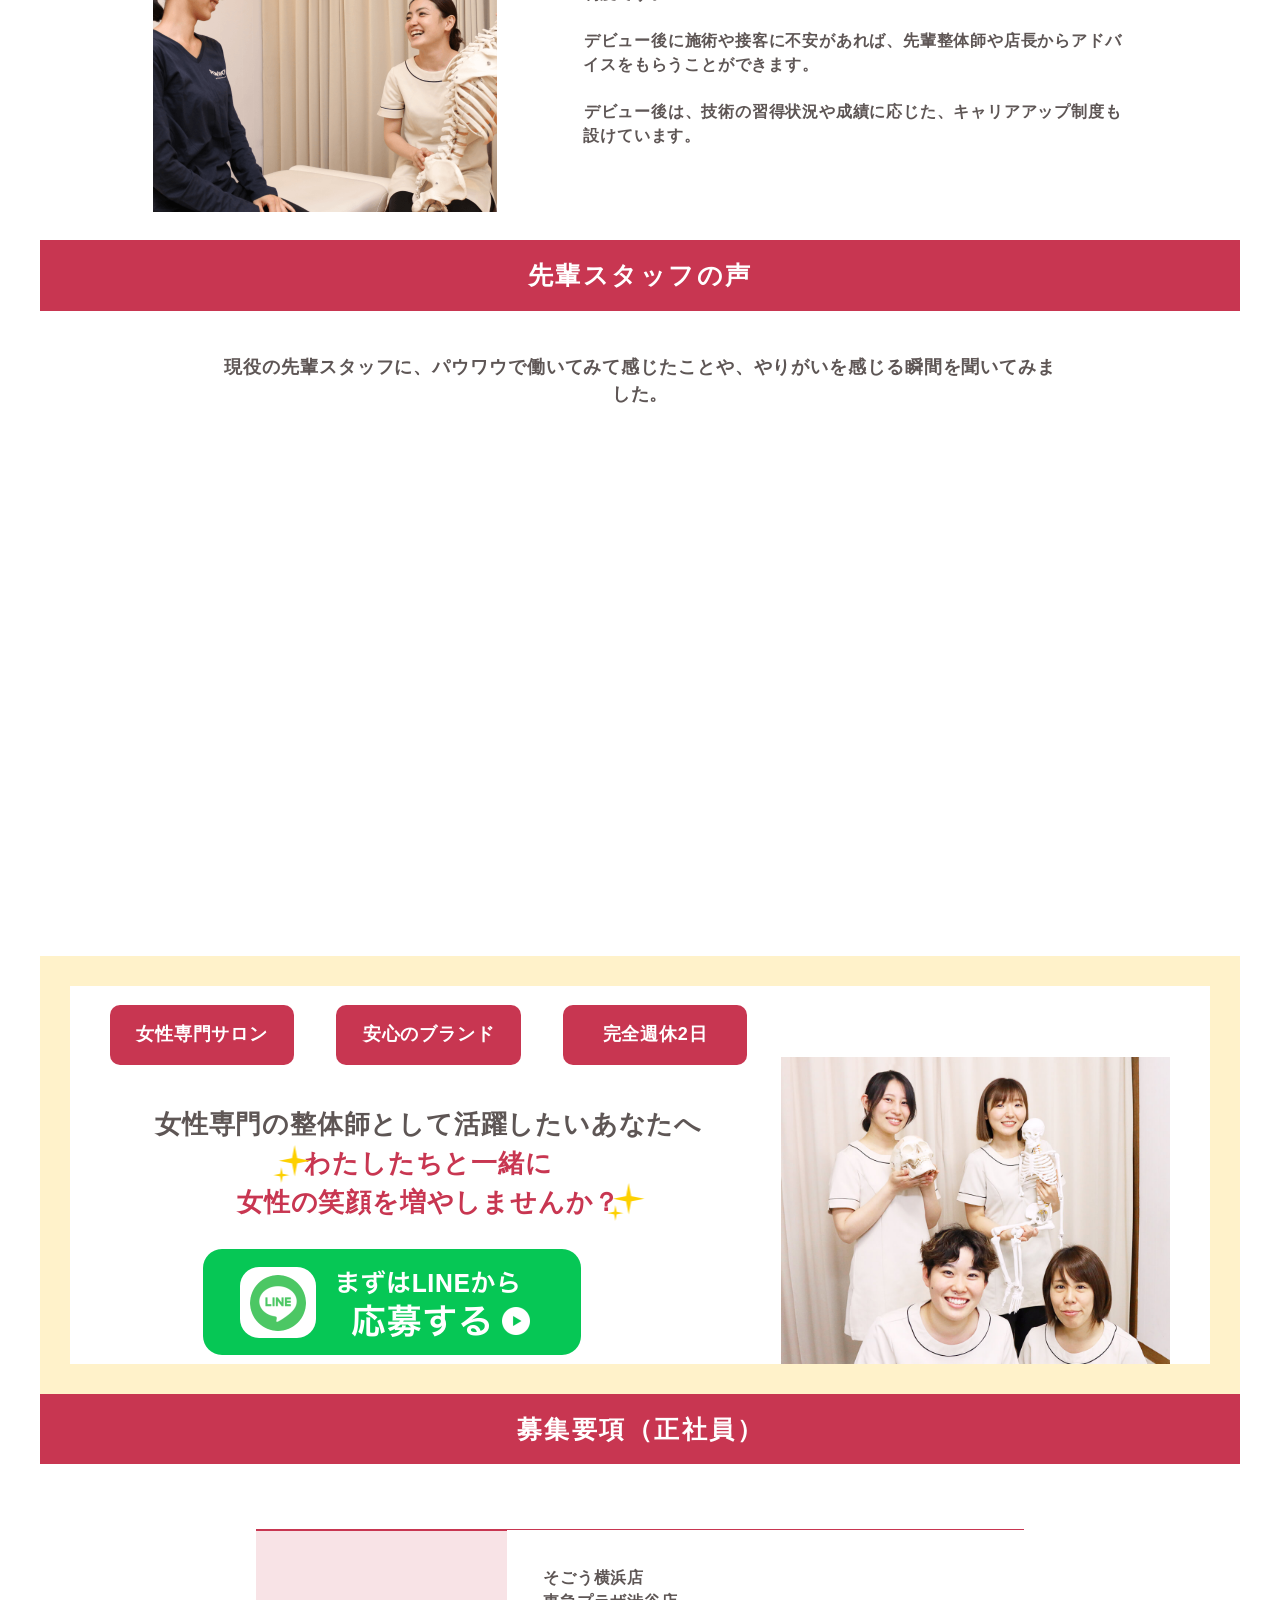
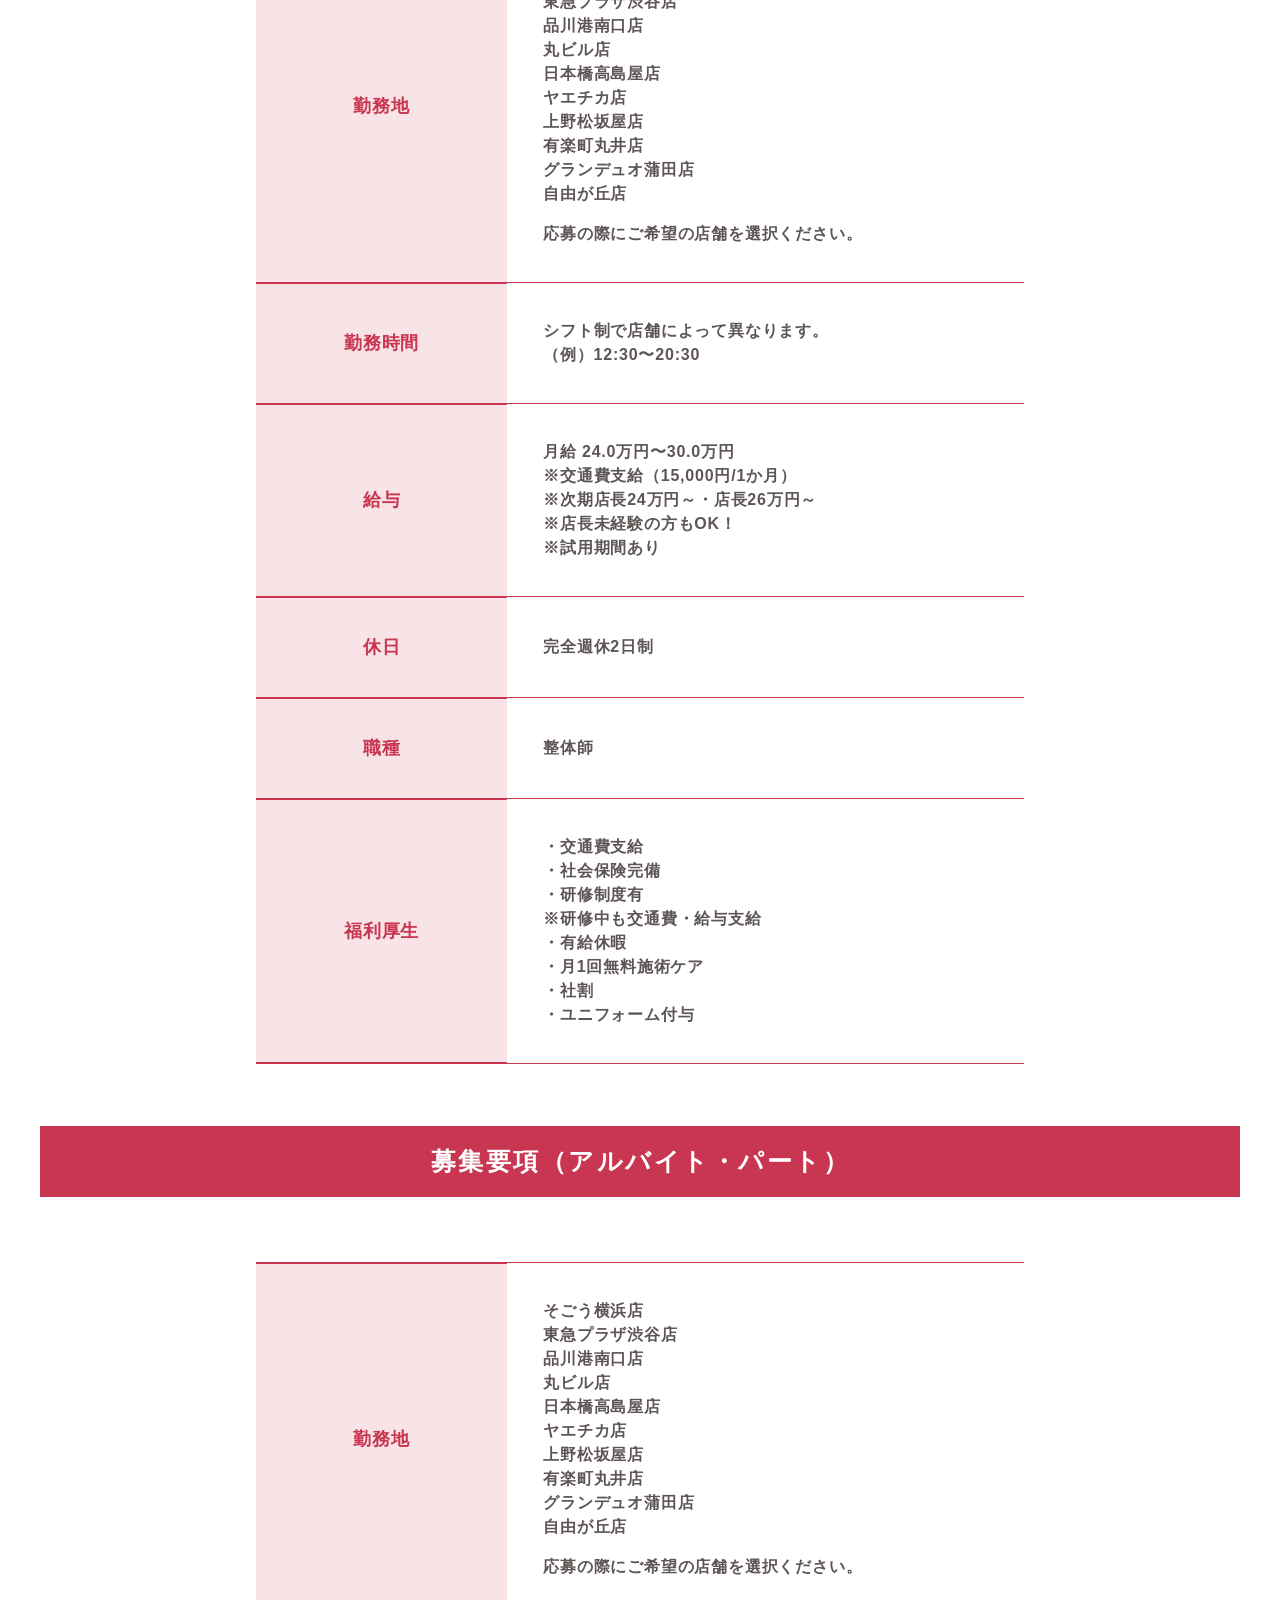
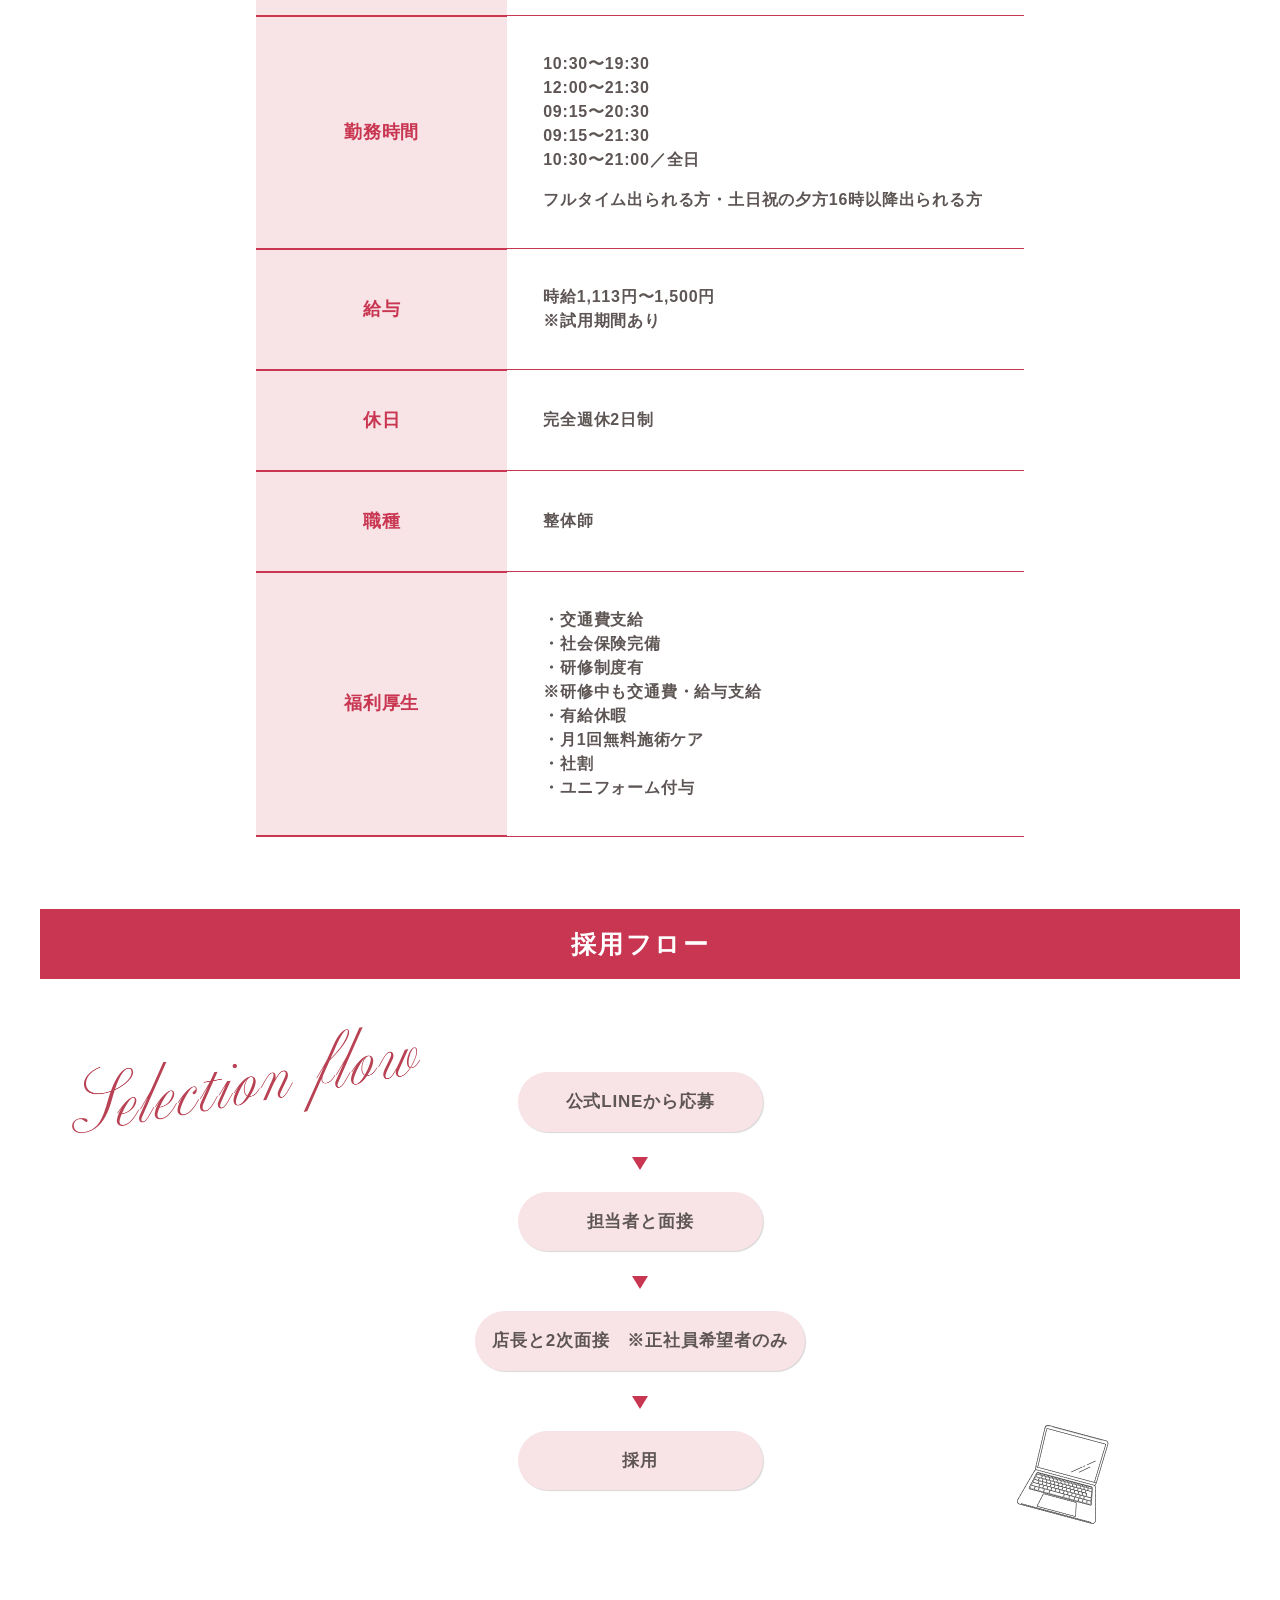
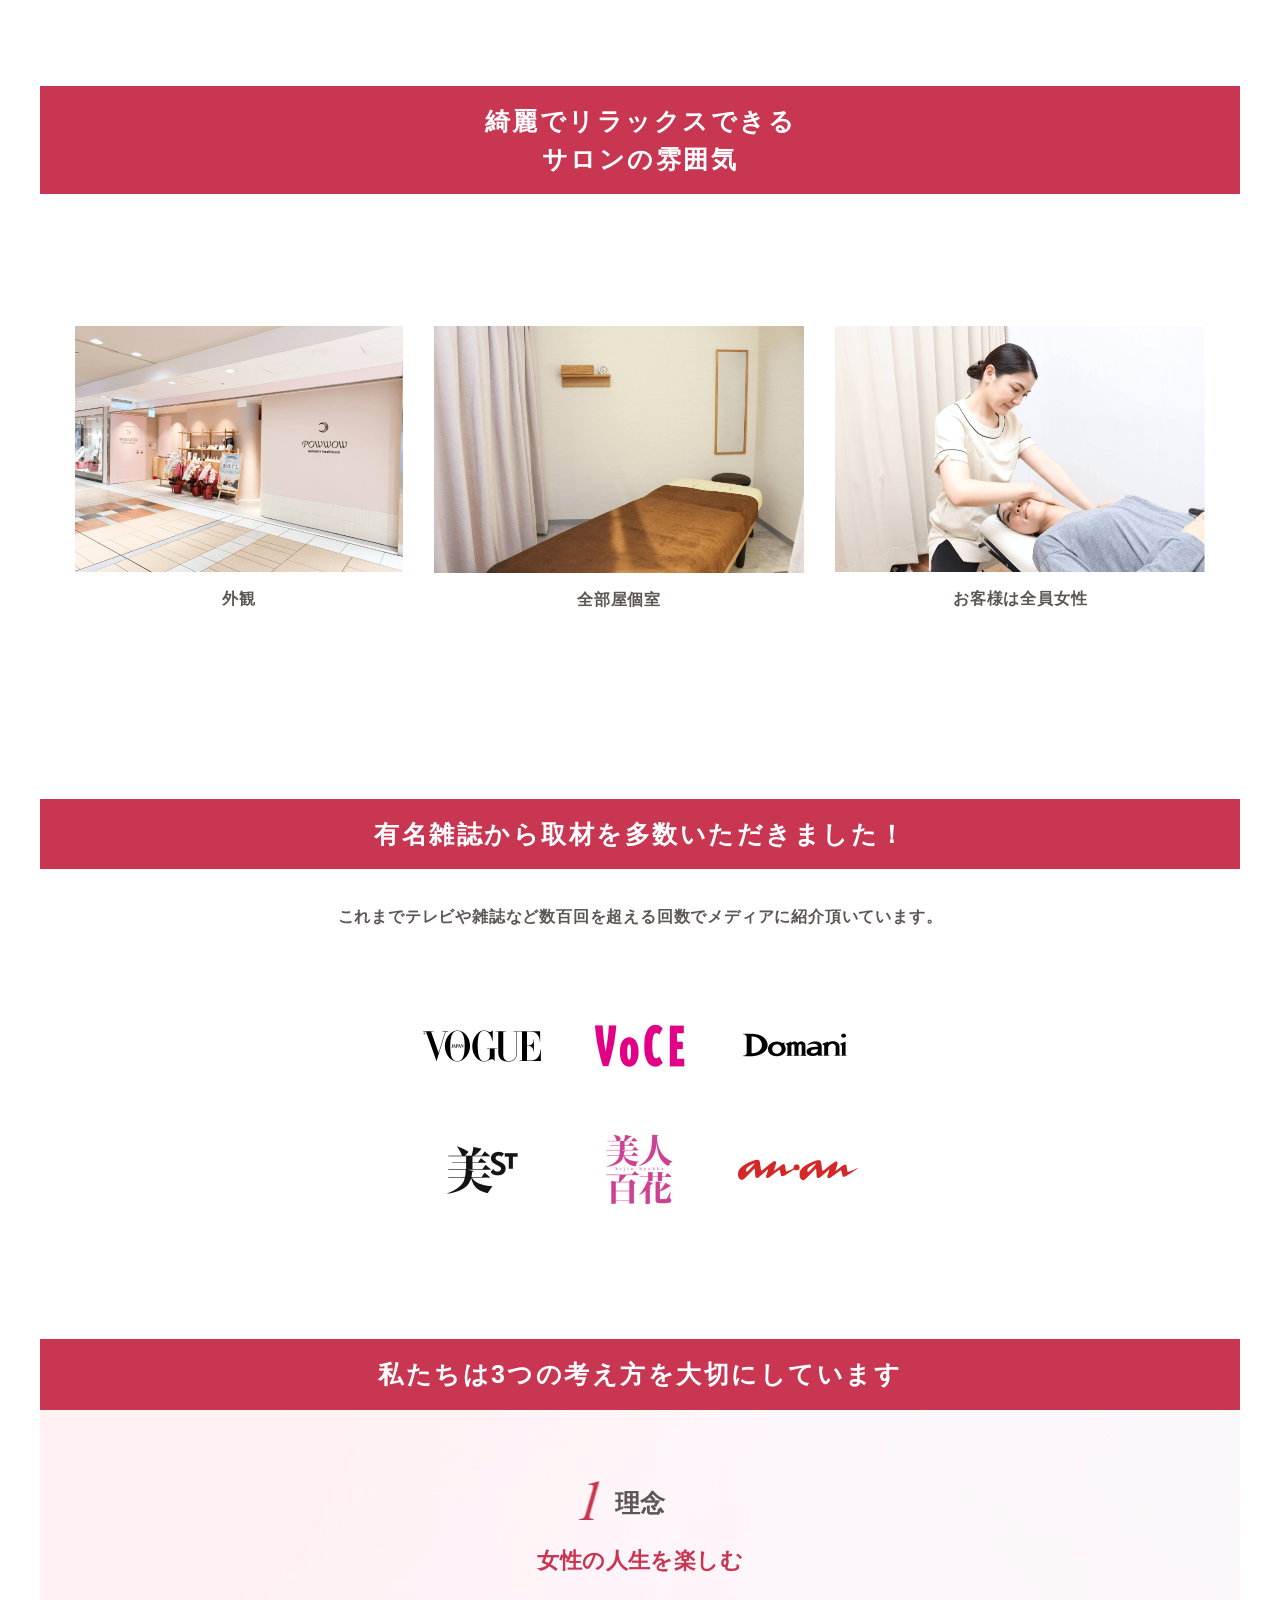
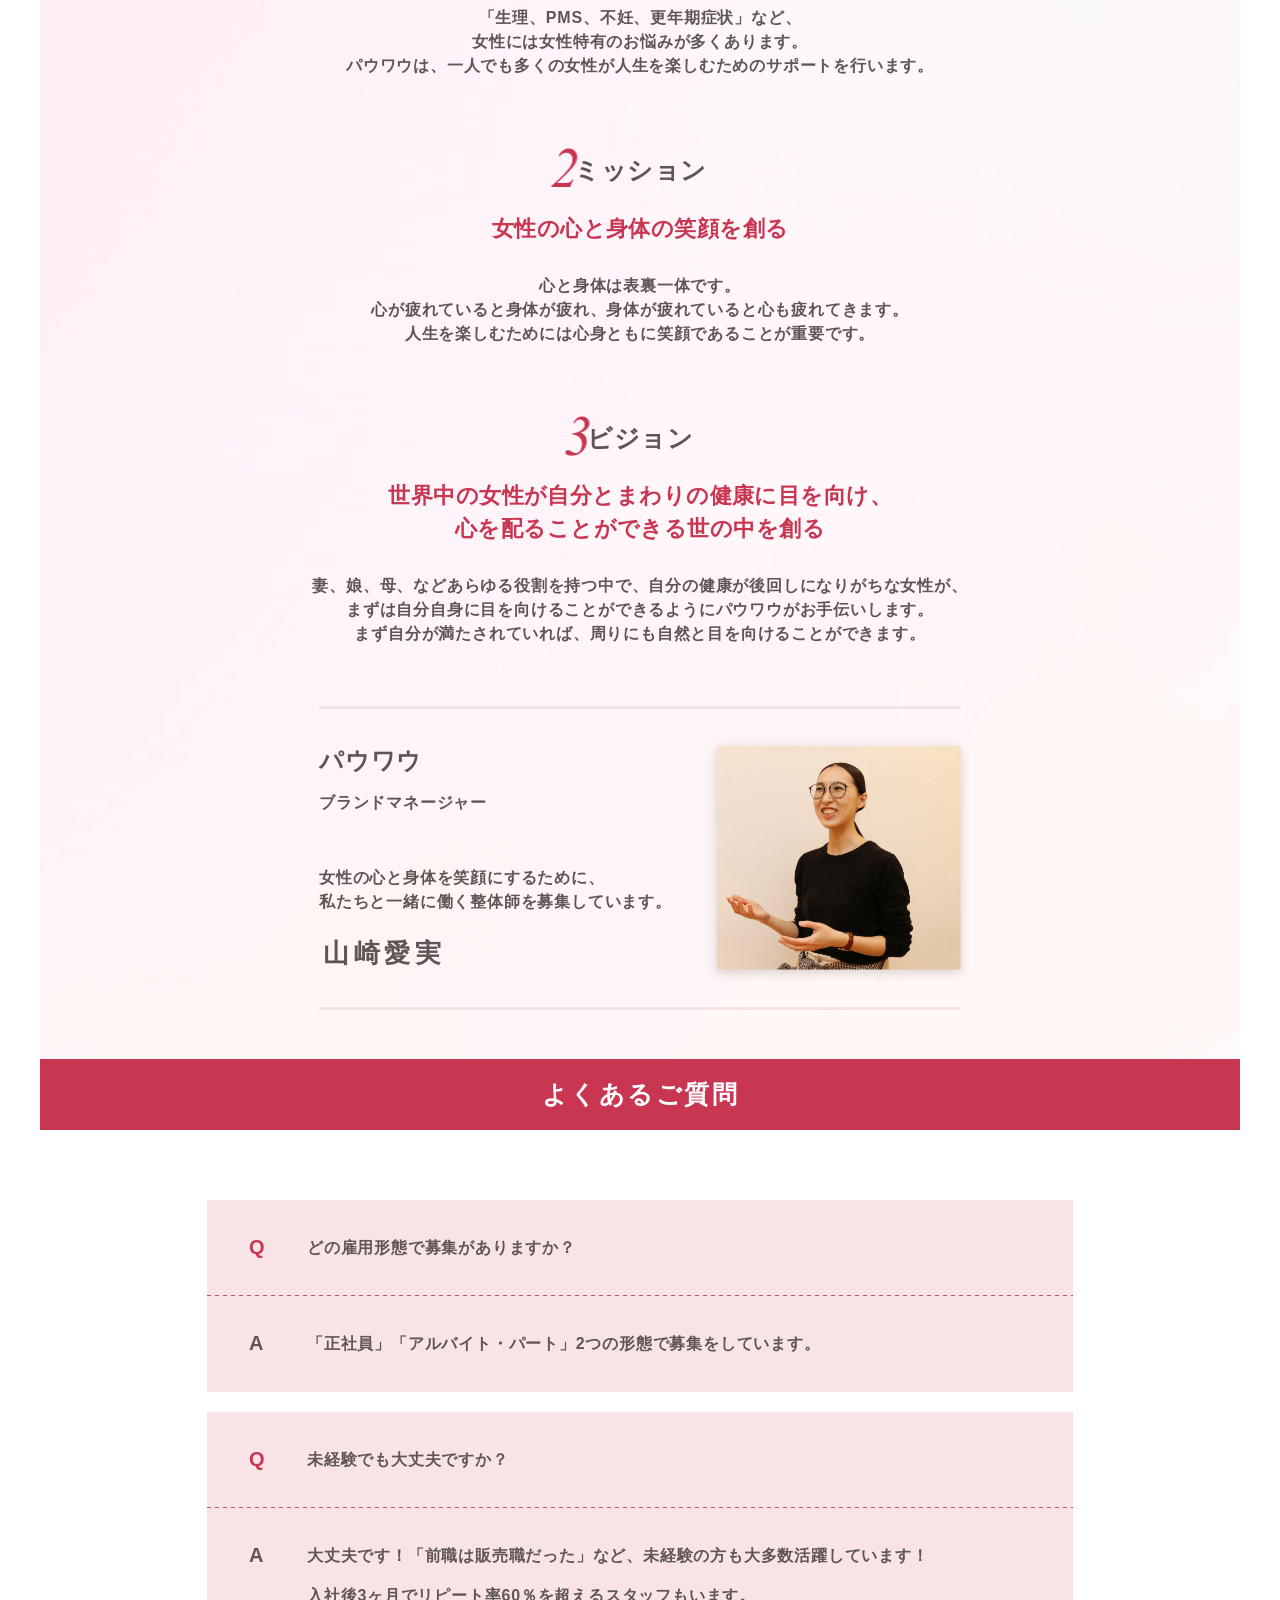
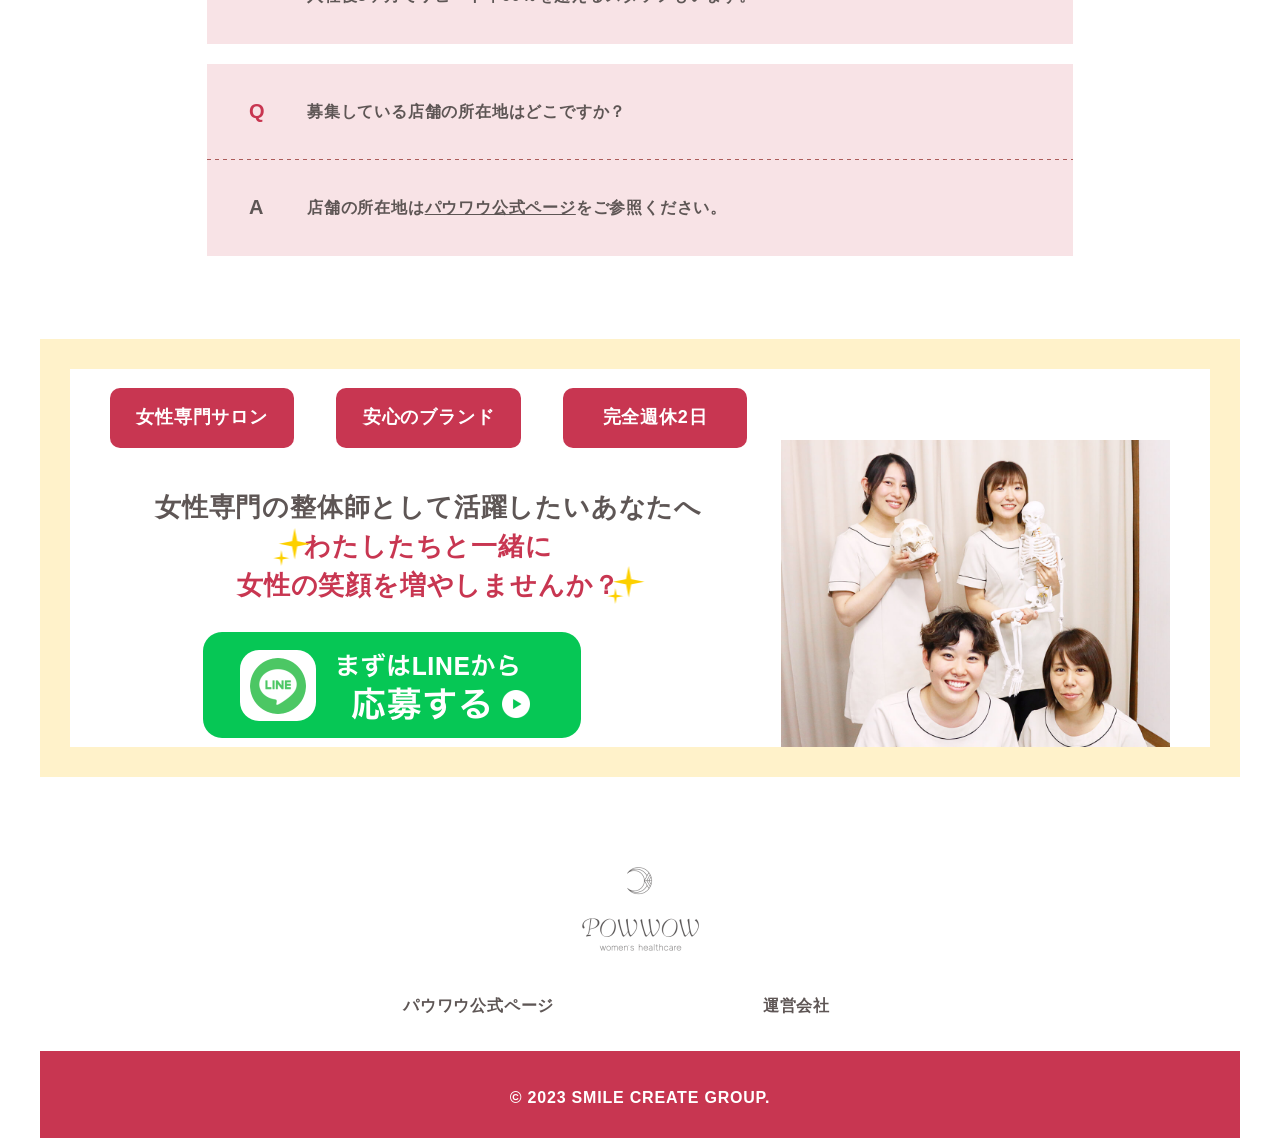
==== commit 4a7afd2e: "採用LP｜並び替えなど修正" ====
--- a/index.html
+++ b/index.html
@@ -4,17 +4,17 @@
   <meta charset="UTF-8">
   <meta http-equiv="X-UA-Compatible" content="IE=edge">
   <meta name="viewport" content="width=device-width, initial-scale=1.0">
-  <title>女性セラピストで活躍するならウィメンズヘルスケアサロン パウワウ</title>
-  <meta name="description" content="ウィメンズヘルスケアサロンは、セラピストが全員女性、駅近な店舗、セラピスト満足度調査が9/10点など、女性が働きやすいサロンです。充実した研修制度を受けることで、どんな方でも高い技術力を習得できます。気になる方は、LINEから簡単に応募できます。">
+  <title>女性のための整体サロンで一緒に働きませんか？ウィメンズヘルスケアサロン パウワウ</title>
+  <meta name="description" content="ウィメンズヘルスケアサロンは、整体師が全員女性、駅近な店舗、百貨店にも多く出店し、女性が働きやすいサロンです。20年以上の歴史があり、充実した研修制度を受けることで、どんな方でも高い技術力を習得できます。気になる方は、LINEから簡単に応募できます。">
 
   <!-- ogp 共通設定 -->
-  <meta property="og:title" content="女性セラピストで活躍するならウィメンズヘルスケアサロン パウワウ">
+  <meta property="og:title" content="女性のための整体サロンで一緒に働きませんか？ウィメンズヘルスケアサロン パウワウ">
   <meta property="og:type" content="website">
   <meta property="og:url" content="https://powwow-ginza.com/recruit/">
-  <meta property="og:image" content="https://powwow-ginza.com/recruit/img/fv-pc.jpg">
+  <meta property="og:image" content="https://powwow-ginza.com/recruit/img/fv-pc.png">
   <!-- 以下省略可能ですが、site_name, description, localeは載せたほうがいいです。 -->
-  <meta property="og:site_name" content="パウワウ 採用サイト">
-  <meta property="og:description" content="ウィメンズヘルスケアサロンは、セラピストが全員女性、駅近な店舗、セラピスト満足度調査が9/10点など、女性が働きやすいサロンです。充実した研修制度を受けることで、どんな方でも高い技術力を習得できます。気になる方は、LINEから簡単に応募できます。">
+  <meta property="og:site_name" content="女性のための整体サロンで一緒に働きませんか？ウィメンズヘルスケアサロン パウワウ">
+  <meta property="og:description" content="ウィメンズヘルスケアサロンは、整体師が全員女性、駅近な店舗、百貨店にも多く出店し、女性が働きやすいサロンです。20年以上の歴史があり、充実した研修制度を受けることで、どんな方でも高い技術力を習得できます。気になる方は、LINEから簡単に応募できます。">
   <meta property="og:locale" content="ja_JP">
   <!-- <meta property="og:audio" content="音声ファイルのURL（絶対パス）">
   <meta property="og:video" content="動画ファイルのURL（絶対パス）"> -->
@@ -24,7 +24,7 @@
   <meta name="twitter:card" content="summary_large_image">
 
   <!-- CSS -->
-  <link rel="stylesheet" href="./style.css">
+  <link rel="stylesheet" href="./style.css?ver=20240401">
   
   <!-- <link rel="shortcut icon" href="/img/share/favicon.ico"> -->
   <link rel="shortcut icon" href="./img/full-white.png">
@@ -73,7 +73,9 @@
 <body>
   <header class="l-header p-header">
     <div class="p-header__inner">
-      <h1 class="p-header__logo"><a href="#"><img src="img/header-logo.png" alt="Powwow"></a></h1>
+      <h1 class="p-header__logo">
+        <a class="p-header__logo-link" href="#"><img src="img/logo-powwow.png" alt="POWWOW"></a>
+      </h1>
       <a href="https://lin.ee/DGTeuzp" target="_blank" onclick="gtag('event', 'click', {'event_category': '採用', 'event_label': 'pcヘッダー'})" class="p-header__button">
         LINE<span class="-fzs">で気軽に応募</span>
       </a>
@@ -81,31 +83,36 @@
   </header>
   <main>
     <div class="l-fv p-fv u-show__sp">
-      <div>
+      <!-- <div>
         <picture>
           <source srcset="img/powwow-staff.webp" type="image/webp">
           <img src="img/powwow-staff.jpg" alt="ウィメンズヘルスケアリスト">
         </picture>
-      </div>
+      </div> -->
       <figure>
         <picture>
           <source srcset="img/fv-sp.webp" type="image/webp">
-          <img src="img/fv-sp.png" alt="整体未経験の私でも活躍できるセラピストになれました！">
+          <img src="img/fv-sp.png" alt="整体未経験の私でも活躍できる整体師になれました！">
         </picture>
       </figure>
     </div>
     <div class="u-show__pc p-fv__pc">
       <picture>
         <source srcset="img/fv-pc.webp" type="image/webp">
-        <img src="img/fv-pc.png" alt="整体未経験の私でも活躍できるセラピストになれました！">
+        <img src="img/fv-pc.png" alt="整体未経験の私でも活躍できる整体師になれました！">
       </picture>
     </div>
     <section class="l-sec01">
-      <h2 class="p-title">スタッフの声を動画にしました。</h2>
+      <h2 class="p-title">パウワウの想いを動画にしました</h2>
       <div class="l-container p-sec01__inner">
         <div class="p-yt__wrap">
           <div class="p-youtube">
-            <iframe width="560" height="315" src="https://www.youtube.com/embed/O-9KA4zcvuU" title="YouTube video player" allow="accelerometer; autoplay; clipboard-write; encrypted-media; gyroscope; picture-in-picture; web-share" allowfullscreen></iframe>
+            <!-- <iframe width="560" height="315" src="https://www.youtube.com/embed/O-9KA4zcvuU" title="YouTube video player" allow="accelerometer; autoplay; clipboard-write; encrypted-media; gyroscope; picture-in-picture; web-share" allowfullscreen></iframe> -->
+            <iframe width="560" height="315" src="https://www.youtube.com/embed/V2hus1hBPOU?si=sSGWF2wQg_umCm_D"
+              title="YouTube video player" frameborder="0"
+              allow="accelerometer; autoplay; clipboard-write; encrypted-media; gyroscope; picture-in-picture; web-share"
+              referrerpolicy="strict-origin-when-cross-origin" allowfullscreen>
+            </iframe>
           </div>
         </div>
         <div class="p-sec01__textWrap">
@@ -114,7 +121,7 @@
             <img src="img/sec01-text01.png" alt="「女性の心と体を笑顔にして、人生をもっと楽しんでもらいたい」">
           </p>
           <p class="p-text">パウワウは、一人でも多くの女性が人生を楽しむためのサポートを行います。</p>
-          <p class="p-text -mb0">女性の心と身体を笑顔にするために、私たちと一緒に働くセラピストを募集しています。</p>
+          <p class="p-text -mb0">女性の心と身体を笑顔にするために、私たちと一緒に働く整体師を募集しています。</p>
         </div>
       </div>
       <!-- <div class="p-sec01__bg">
@@ -141,17 +148,95 @@
           <img src="img/sec01-bg-img03.png" alt="OKマークを作る笑顔の女性" class="sec01-bg__img">
         </div>
       </div> -->
+    </section>
+    <section class="p-sec04">
+      <h2 class="p-title">こんな方におすすめ</h2>
+      <div class="p-sec04__eng-wrap">
+        <img src="img/sec04-eng.png" alt="Recommend" class="p-sec04__eng">
+      </div>
+      <div class="l-container">
+        <div class="p-sec04__content">
+          <ul class="p-sec04__list">
+            <li class="p-sec04__item">接客が好き</li>
+            <li class="p-sec04__item">人と話すのが好き</li>
+            <li class="p-sec04__item">誰かの役に立ちたい</li>
+            <li class="p-sec04__item">同じ女性だからこそ<br class="u-show__sp">理解できる悩みに寄り添いたい</li>
+            <li class="p-sec04__item">美容も体のお悩みも<br class="u-show__sp">サポートできる整体師になりたい</li>
+          </ul>
+          <!-- <div class="p-sec04__imgWrap">
+                <img src="img/sec04-img01.png" alt="笑顔でOKマークを出す女性のイラスト" class="p-sec04__img">
+              </div> -->
+        </div>
+      </div>
+    </section>
+    <section class="p-line">
+      <div class="p-line__inner">
+        <ul class="p-line__list u-show__tab">
+          <li class="p-line__item">女性専門</li>
+          <li class="p-line__item">安心のブランド</li>
+          <li class="p-line__item">完全週休2日</li>
+        </ul>
+        <div class="p-line__inner -tab">
+          <div class="p-line__left">
+            <ul class="p-line__list u-show__notTab">
+              <li class="p-line__item">女性専門サロン</li>
+              <li class="p-line__item">安心のブランド</li>
+              <li class="p-line__item">完全週休2日</li>
+            </ul>
+            <p class="p-line__text">女性専門の整体師として<br class="u-show__sp">活躍したいあなたへ</p>
+            <h2 class="p-line__title">わたしたちと一緒に<br>女性の笑顔を増やしませんか？</h2>
+            <div class="p-line__buttonWrap">
+              <!-- <img src="img/line-img01-sp.png" alt="笑顔の女性のイラスト" class="p-line__button-img u-show__sp">
+                  <img src="img/line-img01-pc.png" alt="笑顔の女性のイラスト" class="p-line__button-img u-show__pc"> -->
+              <a href="https://lin.ee/DGTeuzp" target="_blank"
+                onclick="gtag('event', 'click', {'event_category': '採用', 'event_label': 'エリア1'})" class="p-line__button">
+                <img src="img/line-button-sp.png" alt="まずはLINEから応募する" class="u-show__sp">
+                <img src="img/line-button-pc.png" alt="まずはLINEから応募する" class="u-show__pc">
+              </a>
+            </div>
+          </div>
+          <img src="img/powwow-staff.jpg" alt="ウィメンズヘルスケアリスト" class="p-line__img">
+        </div>
+      </div>
+    </section>
+    <section>
       <div class="u-show__sp">
         <picture>
-          <source srcset="img/feature-sp.webp" type="image/webp">
-          <img src="img/feature-sp.png" alt="パウワウが選ばれる理由">
+          <source srcset="img/powwow-reason-sp.webp?ver=2" type="image/webp">
+          <img src="img/powwow-reason-sp.png?ver=2" alt="パウワウが選ばれる理由">
         </picture>
       </div>
       <div class="u-show__pc">
         <picture>
-          <source srcset="img/feature-pc.webp" type="image/webp">
-          <img src="img/feature-pc.png" alt="パウワウが選ばれる理由">
+          <source srcset="img/powwow-reason-pc.webp?ver=2" type="image/webp">
+          <img src="img/powwow-reason-pc.png?ver=2" alt="パウワウが選ばれる理由">
         </picture>
+      </div>
+    </section>
+    <section class="p-sec10">
+      <h2 class="p-title">サロンは都内を中心に全国へ！<br class="u-show__sp">アクセスの良さも魅力</h2>
+      <div class="l-container">
+        <p class="p-sec10__text">全国の商業施設、百貨店を中心に20店舗以上展開しています。<br>今後は全国へ展開していきます。</p>
+        <ul class="p-sec10__list">
+          <li class="p-sec10__item">
+            <img src="img/sec10-img01.png" alt="TOKYU PLAZA">
+          </li>
+          <li class="p-sec10__item">
+            <img src="img/logo-marubiru.png" alt="丸ビル">
+          </li>
+          <li class="p-sec10__item">
+            <img src="img/sec10-img03.png" alt="マルイ">
+          </li>
+          <li class="p-sec10__item">
+            <img src="img/sec10-img04.png" alt="Esola">
+          </li>
+          <li class="p-sec10__item">
+            <img src="img/sec10-img05.png" alt="Takashimaya S.C.">
+          </li>
+          <li class="p-sec10__item">
+            <img src="img/sec10-img06.png" alt="Matsuzakaya">
+          </li>
+        </ul>
       </div>
     </section>
     <section class="p-sec02">
@@ -187,11 +272,11 @@
               <img src="img/sec02-img03.png" alt="アフターフォロー研修中の２名の写真" class="p-sec02__img">
               <div class="p-sec02__textWrap">
                 <p class="p-text">アフターフォロー研修は、現場に出て見つかった苦手分野を克服できる制度です。</p>
-                <p class="p-text">デビュー後に施術や接客に不安があれば、先輩セラピストや店長からアドバイスをもらうことができます。</p>
+                <p class="p-text">デビュー後に施術や接客に不安があれば、先輩整体師や店長からアドバイスをもらうことができます。</p>
                 <p class="p-text -mb0">デビュー後は、技術の習得状況や成績に応じた、キャリアアップ制度も設けています。</p>
-                <div class="p-sec02__img02Wrap">
+                <!-- <div class="p-sec02__img02Wrap">
                   <img src="img/sec02-img04.png" alt="研修制度が充実してて安心" class="u-show__pc p-sec02__img02">
-                </div>
+                </div> -->
               </div>
             </div>
           </li>
@@ -199,10 +284,9 @@
       </div>
     </section>
     <section class="p-sec03">
-      <h2 class="p-title"><span class="u-show__pc">＼</span>セラピスト満足度調査で<br class="u-show__sp">高評価をいただきました<span class="u-show__pc">／</span></h2>
+      <h2 class="p-title">先輩スタッフの声</h2>
       <div class="l-container p-sec03__inner">
-        <p class="p-text -mb0 p-sec03__text">現役スタッフを対象にパウワウについて満足度を調査しました。</p>
-        <ul class="p-sec03__list">
+        <!-- <ul class="p-sec03__list">
           <li class="p-sec03__item">
             <h3>パウワウの理念に<br class="u-show__sp">共感できる</h3>
             <img src="img/sec03-img01.png" alt="9/10点">
@@ -220,55 +304,43 @@
             <img src="img/sec03-img01.png" alt="9/10点">
           </li>
         </ul>
-        <p class="p-sec03__note">※ 調査時期：2022年3月</p>
+        <p class="p-sec03__note">※ 調査時期：2022年3月</p> -->
+        <p class="p-text p-sec03__text">現役の先輩スタッフに、<br class="u-show__sp">パウワウで働いてみて感じたことや、<br class="u-show__sp">やりがいを感じる瞬間を聞いてみました。</p>
+        <figure class="p-youtube">
+          <iframe width="560" height="315" src="https://www.youtube.com/embed/O-9KA4zcvuU?si=7CCPUKRu2RCyOLG3"
+          title="YouTube video player" frameborder="0"
+          allow="accelerometer; autoplay; clipboard-write; encrypted-media; gyroscope; picture-in-picture; web-share"
+          referrerpolicy="strict-origin-when-cross-origin" allowfullscreen></iframe>
+        </figure>
       </div>
     </section>
     <section class="p-line">
       <div class="p-line__inner">
-          <ul class="p-line__list u-show__tab">
-            <li class="p-line__item">LINEで簡単応募</li>
-            <li class="p-line__item">研修中も<br>給与＆交通費支給</li>
-            <li class="p-line__item">正社員も目指せる</li>
-          </ul>
+        <ul class="p-line__list u-show__tab">
+          <li class="p-line__item">女性専門サロン</li>
+          <li class="p-line__item">安心の</li>
+          <li class="p-line__item">完全週休2日</li>
+        </ul>
         <div class="p-line__inner -tab">
           <div class="p-line__left">
             <ul class="p-line__list u-show__notTab">
-              <li class="p-line__item">LINEで簡単応募</li>
-              <li class="p-line__item">研修中も<br>給与＆交通費支給</li>
-              <li class="p-line__item">正社員も目指せる</li>
+              <li class="p-line__item">女性専門サロン</li>
+              <li class="p-line__item">安心のブランド</li>
+              <li class="p-line__item">完全週休2日</li>
             </ul>
             <p class="p-line__text">女性専門の整体師として<br class="u-show__sp">活躍したいあなたへ</p>
             <h2 class="p-line__title">わたしたちと一緒に<br>女性の笑顔を増やしませんか？</h2>
             <div class="p-line__buttonWrap">
-              <img src="img/line-img01-sp.png" alt="笑顔の女性のイラスト" class="p-line__button-img u-show__sp">
-              <img src="img/line-img01-pc.png" alt="笑顔の女性のイラスト" class="p-line__button-img u-show__pc">
-              <a href="https://lin.ee/DGTeuzp" target="_blank" onclick="gtag('event', 'click', {'event_category': '採用', 'event_label': 'エリア1'})" class="p-line__button">
+              <!-- <img src="img/line-img01-sp.png" alt="笑顔の女性のイラスト" class="p-line__button-img u-show__sp">
+                  <img src="img/line-img01-pc.png" alt="笑顔の女性のイラスト" class="p-line__button-img u-show__pc"> -->
+              <a href="https://lin.ee/DGTeuzp" target="_blank"
+                onclick="gtag('event', 'click', {'event_category': '採用', 'event_label': 'エリア2'})" class="p-line__button">
                 <img src="img/line-button-sp.png" alt="まずはLINEから応募する" class="u-show__sp">
                 <img src="img/line-button-pc.png" alt="まずはLINEから応募する" class="u-show__pc">
               </a>
             </div>
           </div>
           <img src="img/powwow-staff.jpg" alt="ウィメンズヘルスケアリスト" class="p-line__img">
-        </div>
-      </div>
-    </section>
-    <section class="p-sec04">
-      <h2 class="p-title">こんな方におすすめ</h2>
-      <div class="p-sec04__eng-wrap">
-        <img src="img/sec04-eng.png" alt="Recommend" class="p-sec04__eng">
-      </div>
-      <div class="l-container">
-        <div class="p-sec04__content">
-          <ul class="p-sec04__list">
-            <li class="p-sec04__item">パウワウの理念に共感した</li>
-            <li class="p-sec04__item">同じ女性だからこそ理解できる<br class="u-show__sp">悩みを解決したい</li>
-            <li class="p-sec04__item">笑顔で接客ができる</li>
-            <li class="p-sec04__item">向上心を大切にしている</li>
-            <li class="p-sec04__item">明るく元気な対応ができる</li>
-          </ul>
-          <div class="p-sec04__imgWrap">
-            <img src="img/sec04-img01.png" alt="笑顔でOKマークを出す女性のイラスト" class="p-sec04__img">
-          </div>
         </div>
       </div>
     </section>
@@ -278,7 +350,6 @@
           <dt class="p-description__title">勤務地</dt>
           <dd class="p-description__item">
             <ul>
-              <li>西武池袋店</li>
               <li>そごう横浜店</li>
               <li>東急プラザ渋谷店</li>
               <li>品川港南口店</li>
@@ -302,12 +373,13 @@
             <ul>
               <li class="u-indent">※交通費支給（15,000円/1か月）</li>
               <li class="u-indent">※次期店長24万円～・店長26万円～</li>
-            </ul>
-            <p>店長未経験の方もOK！</p>
+              <li class="u-indent">※店長未経験の方もOK！</li>
+              <li class="u-indent">※試用期間あり</li>
+            </ul>
           </dd>
           <dt class="p-description__title">休日</dt>
           <dd class="p-description__item -center">
-            <p>完全週休二日制</p>
+            <p>完全週休2日制</p>
           </dd>
           <dt class="p-description__title">職種</dt>
           <dd class="p-description__item -center">
@@ -336,7 +408,6 @@
           <dt class="p-description__title">勤務地</dt>
           <dd class="p-description__item">
             <ul>
-              <li>西武池袋店</li>
               <li>そごう横浜店</li>
               <li>東急プラザ渋谷店</li>
               <li>品川港南口店</li>
@@ -362,12 +433,13 @@
             <p class="p-description__text">フルタイム出られる方・土日祝の夕方16時以降出られる方</p>
           </dd>
           <dt class="p-description__title">給与</dt>
-          <dd class="p-description__item -center">
-            <p>時給1,100円〜1,500円</p>
+          <dd class="p-description__item">
+            <p>時給1,113円〜1,500円</p>
+            <p>※試用期間あり</p>
           </dd>
           <dt class="p-description__title">休日</dt>
           <dd class="p-description__item -center">
-            <p>完全週休二日制</p>
+            <p>完全週休2日制</p>
           </dd>
           <dt class="p-description__title">職種</dt>
           <dd class="p-description__item -center">
@@ -395,7 +467,7 @@
       <div class="p-sec07__inner">
         <div class="p-sec07__img01Wrap">
           <img src="img/sec07-text01.png" alt="Selection flow" class="p-sec07__text01">
-          <img src="img/sec07-img01.png" alt="女性のイラスト" class="p-sec07__img01">
+          <!-- <img src="img/sec07-img01.png" alt="女性のイラスト" class="p-sec07__img01"> -->
         </div>
         <ol class="p-sec07__list">
           <li class="p-sec07__item"><span>公式LINEから応募</span></li>
@@ -408,35 +480,6 @@
         </div>
       </div>
     </section>
-    <section class="p-line">
-      <div class="p-line__inner">
-          <ul class="p-line__list u-show__tab">
-            <li class="p-line__item">LINEで簡単応募</li>
-            <li class="p-line__item">研修中も<br>給与＆交通費支給</li>
-            <li class="p-line__item">正社員も目指せる</li>
-          </ul>
-        <div class="p-line__inner -tab">
-          <div class="p-line__left">
-            <ul class="p-line__list u-show__notTab">
-              <li class="p-line__item">LINEで簡単応募</li>
-              <li class="p-line__item">研修中も<br>給与＆交通費支給</li>
-              <li class="p-line__item">正社員も目指せる</li>
-            </ul>
-            <p class="p-line__text">女性専門の整体師として<br class="u-show__sp">活躍したいあなたへ</p>
-            <h2 class="p-line__title">わたしたちと一緒に<br>女性の笑顔を増やしませんか？</h2>
-            <div class="p-line__buttonWrap">
-              <img src="img/line-img01-sp.png" alt="笑顔の女性のイラスト" class="p-line__button-img u-show__sp">
-              <img src="img/line-img01-pc.png" alt="笑顔の女性のイラスト" class="p-line__button-img u-show__pc">
-              <a href="https://lin.ee/DGTeuzp" target="_blank" onclick="gtag('event', 'click', {'event_category': '採用', 'event_label': 'エリア2'})" class="p-line__button">
-                <img src="img/line-button-sp.png" alt="まずはLINEから応募する" class="u-show__sp">
-                <img src="img/line-button-pc.png" alt="まずはLINEから応募する" class="u-show__pc">
-              </a>
-            </div>
-          </div>
-          <img src="img/powwow-staff.jpg" alt="ウィメンズヘルスケアリスト" class="p-line__img">
-        </div>
-      </div>
-    </section>
     <section class="p-sec08">
       <h2 class="p-title"> 綺麗でリラックスできる<br>サロンの雰囲気</h2>
       <div class="p-sec08__container">
@@ -456,45 +499,39 @@
         </ul>
       </div>
     </section>
-    <section class="p-sec09">
+    <!-- <section class="p-sec09">
       <h2 class="p-title">パウワウは創業20年を<br class="u-show__sp">迎えました</h2>
       <div class="l-container">
         <img src="img/sec09-text01.png" alt="Aniversary" class="p-sec09__eng">
         <p class="p-sec09__text">2004年にパウワウ1号店をオープンしてから<br class="u-show__sp">20年が経ちました。<br>マタニティ・産後・更年期などの女性の不調（未病）を解決することを目的に、<br class="u-show__sp">日々施術に向き合っています。</p>
         <img src="img/sec09-logo.png" alt="Powwow" class="p-sec09__logo">
       </div>
-    </section>
-    <section class="p-sec10">
-      <h2 class="p-title">サロンは都内を中心に全国へ！<br class="u-show__sp">アクセスの良さも魅力</h2>
-      <div class="l-container">
-        <p class="p-sec10__text">全国の商業施設、百貨店を中心に22店舗展開しています。<br>今後は全国へ展開していきます。</p>
-        <ul class="p-sec10__list">
-          <li class="p-sec10__item">
-            <img src="img/sec10-img01.png" alt="TOKYU PLAZA">
-          </li>
-          <li class="p-sec10__item">
-            <img src="img/sec10-img02.png" alt="SEIBU">
-          </li>
-          <li class="p-sec10__item">
-            <img src="img/sec10-img03.png" alt="マルイ">
-          </li>
-          <li class="p-sec10__item">
-            <img src="img/sec10-img04.png" alt="Esola">
-          </li>
-          <li class="p-sec10__item">
-            <img src="img/sec10-img05.png" alt="Takashimaya S.C.">
-          </li>
-          <li class="p-sec10__item">
-            <img src="img/sec10-img06.png" alt="Matsuzakaya">
-          </li>
-        </ul>
-      </div>
-    </section>
+    </section> -->
     <section class="p-sec11">
       <h2 class="p-title">有名雑誌から取材を<br class="u-show__sp">多数いただきました！</h2>
       <div class="l-container">
         <p class="p-sec10__text">これまでテレビや雑誌など数百回を超える回数でメディアに紹介頂いています。</p>
-        <img src="img/sec11-img01.png" alt="雑誌の表紙を並べた写真" class="p-sec11__img">
+        <!-- <img src="img/sec11-img01.png" alt="雑誌の表紙を並べた写真" class="p-sec11__img"> -->
+        <ul class="p-sec10__list">
+          <li class="p-sec10__item">
+            <img src="img/logo-vogue.png" alt="VOGUE">
+          </li>
+          <li class="p-sec10__item">
+            <img src="img/logo-voce.png" alt="VoCE">
+          </li>
+          <li class="p-sec10__item">
+            <img src="img/logo-domani.png" alt="Domani">
+          </li>
+          <li class="p-sec10__item">
+            <img src="img/logo-bist.png" alt="美ST">
+          </li>
+          <li class="p-sec10__item">
+            <img src="img/logo-bijinhyakka.png" alt="美人百花">
+          </li>
+          <li class="p-sec10__item">
+            <img src="img/logo-anan.png" alt="anan">
+          </li>
+        </ul>
       </div>
     </section>
     <section>
@@ -533,7 +570,7 @@
             <div class="p-p-manager__text">
               <p class="p-manager__fzm">パウワウ</p>
               <p class="p-manager__fzs">ブランドマネージャー</p>
-              <p class="p-manager__fzs -mt">女性の心と身体を笑顔にするために、<br>私たちと一緒に働くセラピストを募集しています。</p>
+              <p class="p-manager__fzs -mt">女性の心と身体を笑顔にするために、<br>私たちと一緒に働く整体師を募集しています。</p>
               <p class="p-manager__fzl">山崎愛実</p>
             </div>
             <img src="img/sec12-img01.png" alt="山崎愛実" class="p-manager__img">
@@ -564,22 +601,22 @@
     <section class="p-line">
       <div class="p-line__inner">
           <ul class="p-line__list u-show__tab">
-            <li class="p-line__item">LINEで簡単応募</li>
-            <li class="p-line__item">研修中も<br>給与＆交通費支給</li>
-            <li class="p-line__item">正社員も目指せる</li>
+            <li class="p-line__item">女性専門サロン</li>
+            <li class="p-line__item">安心のブランド</li>
+            <li class="p-line__item">完全週休2日</li>
           </ul>
         <div class="p-line__inner -tab">
           <div class="p-line__left">
             <ul class="p-line__list u-show__notTab">
-              <li class="p-line__item">LINEで簡単応募</li>
-              <li class="p-line__item">研修中も<br>給与＆交通費支給</li>
-              <li class="p-line__item">正社員も目指せる</li>
+              <li class="p-line__item">女性専門サロン</li>
+              <li class="p-line__item">安心のブランド</li>
+              <li class="p-line__item">完全週休2日</li>
             </ul>
             <p class="p-line__text">女性専門の整体師として<br class="u-show__sp">活躍したいあなたへ</p>
             <h2 class="p-line__title">わたしたちと一緒に<br>女性の笑顔を増やしませんか？</h2>
             <div class="p-line__buttonWrap">
-              <img src="img/line-img01-sp.png" alt="笑顔の女性のイラスト" class="p-line__button-img u-show__sp">
-              <img src="img/line-img01-pc.png" alt="笑顔の女性のイラスト" class="p-line__button-img u-show__pc">
+              <!-- <img src="img/line-img01-sp.png" alt="笑顔の女性のイラスト" class="p-line__button-img u-show__sp">
+              <img src="img/line-img01-pc.png" alt="笑顔の女性のイラスト" class="p-line__button-img u-show__pc"> -->
               <a href="https://lin.ee/DGTeuzp" target="_blank" onclick="gtag('event', 'click', {'event_category': '採用', 'event_label': 'エリア3'})" class="p-line__button">
                 <img src="img/line-button-sp.png" alt="まずはLINEから応募する" class="u-show__sp">
                 <img src="img/line-button-pc.png" alt="まずはLINEから応募する" class="u-show__pc">
--- a/style.css
+++ b/style.css
@@ -57,6 +57,8 @@
   font: 1em/1.5 sans-serif;
   -webkit-font-feature-settings: 'palt';
   font-feature-settings: 'palt';
+  letter-spacing: .05em;
+  line-height: 1.5;
 }
 
 /*
@@ -352,7 +354,7 @@
 }
 
 .l-header{
-  height: 34px;
+  height: 48px;
   width: 100%;
 }
 
@@ -376,8 +378,7 @@
   Object
 ---------------------------------------------- */
 .p-text{
-  line-height: 1.428;
-	letter-spacing: 0.02em;
+	letter-spacing: 0.05em;
 	text-indent: 0.02em;
   margin-bottom: 1.428em;
   font-size: 0.875rem;
@@ -393,7 +394,7 @@
   font-size: 0.9375rem;
   padding: 12px 8% 10px;
   text-align: center;
-  letter-spacing: 0.02em;
+  letter-spacing: 0.1em;
 	text-indent: 0.02em;
 }
 
@@ -437,7 +438,6 @@
 @media screen and (min-width:768px){
   .p-text{
     font-size: 1rem;
-    line-height: 1.25;
   }
 
   .p-title{
@@ -513,15 +513,24 @@
   padding: 0 14px;
 }
 
+.p-header__inner{
+  height: 100%;
+  width: 100%;
+}
+
 .p-header__logo{
   display: inline-block;
-  margin-top: 3px;
-  line-height: 1;
-}
-
-.p-header__logo img{
-  width: 68px;
-}
+  height: 100%;
+  width: 114px;
+}
+
+.p-header__logo-link {
+  display: flex;
+  justify-content: center;
+  height: 100%;
+  width: 100%;
+}
+
 
 .p-header__button{
   display: none;
@@ -547,6 +556,10 @@
     height: 80px;
     background-color: unset;
     padding: 0;
+  }
+
+  .p-header__logo {
+    width: max-content;
   }
 
   .p-header__button{
@@ -598,9 +611,6 @@
     background-color: #F8E4E6;
   }
 
-  .p-header__logo img{
-    width: 136px;
-  }
 }
 
 
@@ -682,7 +692,6 @@
 }
 
 .p-sec01__list li h3{
-  line-height: 1;
   color: #C83651;
   font-size: 4.8vw;
 }
@@ -823,7 +832,6 @@
   font-size: 5.3vw;
 	letter-spacing: 0.02em;
 	text-indent: 0.02em;
-  line-height: 1;
   color: #C83651;
 }
 
@@ -962,7 +970,6 @@
   text-align: center;
   color: #C83651;
   font-size: 3.2vw;
-  line-height: 1;
   padding-bottom: 19px;
   background-image: url(img/sec03-bg01.png);
   background-size: contain;
@@ -1033,7 +1040,8 @@
 
 
 .p-line{
-  background-image: linear-gradient(180deg, #FFC4C9, #FFE2E2);
+  /* background-image: linear-gradient(180deg, #FFC4C9, #FFE2E2); */
+  background-color: #FFF2CA;
   padding: 30px 26px 44px;
 }
 
@@ -1089,14 +1097,13 @@
   font-size: 5.86vw;
   text-align: center;
   color: #C83651;
-  line-height: 1.6;
-}
-
-.p-line__title::after{
+}
+
+.p-line__title::before{
   content: "";
   position: absolute;
   top: -8px;
-  right: 5px;
+  left: 28px;
   width: 37px;
   height: 40px;
   background-image: url(img/line-bg01.png);
@@ -1105,11 +1112,24 @@
   background-position: center center;
 }
 
+.p-line__title::after{
+  content: "";
+  position: absolute;
+  top: -8px;
+  right: 28px;
+  width: 37px;
+  height: 40px;
+  background-image: url(img/line-bg01.png);
+  background-size: contain;
+  background-repeat: no-repeat;
+  background-position: center center;
+}
+
 .p-line__buttonWrap{
   position: relative;
   padding-top: 47px;
   display: flex;
-  justify-content: flex-end;
+  justify-content: center;
   max-width: 320px;
   margin: 27px auto 0;
 }
@@ -1202,11 +1222,11 @@
     width: 45.7%;
   }
 
-  .p-line__title::after {
+  .p-line__title::before {
     content: "";
     position: absolute;
-    top: -4px;
-    right: unset;
+    top: -8px;
+    left: 28px;
     left: calc(50% - 8.2rem);
     transform: translateX(-50%);
     width: 37px;
@@ -1217,91 +1237,11 @@
     background-position: center center;
   }
 
-  .p-line__buttonWrap{
-    max-width: 570px;
-    margin-left: -3px;
-    display: flex;
-    justify-content: space-between;
-    align-items: flex-end;
-    margin-top: 20px;
-    padding-top: 0;
-  }
-
-  .p-line__button-img{
-    position: static;
-    width: 32.456%;
-    max-width: unset;
-  }
-
-  .p-line__button{
-    max-width: unset;
-    width: 66.3%;
-    margin-bottom: 9px;
-  }
-}
-@media screen and (min-width:1024px){
-  .p-line{
-    padding: 30px;
-  }
-  .p-line__inner{
-    display: flex;
-    justify-content: space-between;
-    align-items: flex-end;
-    padding: 19px 40px 0;
-  }
-
-  .p-line__inner.-tab{
-    display: flex;
-  }
-
-  .p-line__left{
-    width: 60.1%;
-  }
-
-  .p-line__list.u-show__tab{
-    display: none;
-  }
-
-  .p-line__list.u-show__notTab{
-    display: flex;
-  }
-
-  .p-line__list{
-    max-width: unset;
-    padding-top: 0;
-    justify-content: space-between;
-  }
-
-  .p-line__item{
-      width: 28.9%;
-      margin: 0;
-      font-size: 1rem;
-  }
-
-  .p-line__list li:nth-of-type(n+3){
-    margin-top: 0;
-  }
-
-  .p-line__text{
-    margin-top: 40px;
-    font-size: 1.625rem;
-  }
-
-  .p-line__title{
-    margin-top: 0;
-    font-size: 1.625rem;
-  }
-
-  .p-line__img{
-    width: 36.7%;
-  }
-
   .p-line__title::after {
     content: "";
     position: absolute;
-    top: -4px;
-    right: unset;
-    left: calc(50% - 8.2rem);
+    top: 24px;
+    right: -36px;
     transform: translateX(-50%);
     width: 37px;
     height: 40px;
@@ -1315,9 +1255,112 @@
     max-width: 570px;
     margin-left: -3px;
     display: flex;
+    align-items: flex-end;
+    padding-top: 0;
+  }
+
+  .p-line__button-img{
+    position: static;
+    width: 32.456%;
+    max-width: unset;
+  }
+
+  .p-line__button{
+    max-width: unset;
+    width: 66.3%;
+    margin-bottom: 9px;
+  }
+}
+@media screen and (min-width:1024px){
+  .p-line{
+    padding: 30px;
+  }
+  .p-line__inner{
+    display: flex;
     justify-content: space-between;
     align-items: flex-end;
-    margin-top: -20px;
+    padding: 19px 40px 0;
+  }
+
+  .p-line__inner.-tab{
+    display: flex;
+  }
+
+  .p-line__left{
+    width: 60.1%;
+  }
+
+  .p-line__list.u-show__tab{
+    display: none;
+  }
+
+  .p-line__list.u-show__notTab{
+    display: flex;
+  }
+
+  .p-line__list{
+    max-width: unset;
+    padding-top: 0;
+    justify-content: space-between;
+  }
+
+  .p-line__item{
+      width: 28.9%;
+      margin: 0;
+      font-size: 1rem;
+  }
+
+  .p-line__list li:nth-of-type(n+3){
+    margin-top: 0;
+  }
+
+  .p-line__text{
+    margin-top: 40px;
+    font-size: 1.625rem;
+  }
+
+  .p-line__title{
+    margin-top: 0;
+    font-size: 1.625rem;
+  }
+
+  .p-line__img{
+    width: 36.7%;
+  }
+
+  .p-line__title::before {
+    content: "";
+    position: absolute;
+    top: 0px;
+    left: 182px;
+    transform: translateX(-50%);
+    width: 37px;
+    height: 40px;
+    background-image: url(img/line-bg01.png);
+    background-size: contain;
+    background-repeat: no-repeat;
+    background-position: center center;
+  }
+
+  .p-line__title::after {
+    content: "";
+    position: absolute;
+    top: 38px;
+    right: 84px;
+    transform: translateX(-50%);
+    width: 37px;
+    height: 40px;
+    background-image: url(img/line-bg01.png);
+    background-size: contain;
+    background-repeat: no-repeat;
+    background-position: center center;
+  }
+
+  .p-line__buttonWrap{
+    max-width: 570px;
+    margin-left: -3px;
+    display: flex;
+    align-items: flex-end;
     padding-top: 0;
   }
 
@@ -1365,7 +1408,6 @@
   position: relative;
   padding-left: 42px;
   font-size: 4.53333vw;
-  line-height: 1.47;
   letter-spacing: 0.02em;
 	text-indent: 0.02em;
 }
@@ -1445,9 +1487,9 @@
     padding: 48px 60px;
     max-width: 710px;
     margin: -21px auto 0;
-    background-image: url(img/sec04-bg01.png),url(img/sec04-bg02.png),url(img/sec04-bg03.png);
+    background-image: url(img/sec04-bg01.png),url(img/sec04-bg02.png),url(img/sec04-bg03.png),url(img/kado.jpg);
     background-repeat: no-repeat;
-    background-position: top left,top right,bottom left;
+    background-position: top left,top right,bottom left,bottom right;
     background-size: 60px 58px,60px 58px,60px 58px;
   }
 
@@ -1475,12 +1517,12 @@
   .p-sec04__content{
     position: relative;
     background-color: rgba(255,255,255,0.71);
-    padding: 48px 120px;
+    padding: 48px 96px;
     max-width: 710px;
     margin: -21px auto 0;
-    background-image: url(img/sec04-bg01.png),url(img/sec04-bg02.png),url(img/sec04-bg03.png);
+    background-image: url(img/sec04-bg01.png),url(img/sec04-bg02.png),url(img/sec04-bg03.png),,url(img/kado.jpg);
     background-repeat: no-repeat;
-    background-position: top left,top right,bottom left;
+    background-position: top left,top right,bottom left,bottom right;
     background-size: 60px 58px,60px 58px,60px 58px;
   }
 }
@@ -1514,7 +1556,6 @@
   padding: 16px 10px;
   font-size: .8125rem;
   border-top: solid 1px #C83651;
-  line-height: 1.154;
 }
 
 .p-description__item.-center{
@@ -1551,7 +1592,6 @@
 
   .p-description__item{
     font-size: 1rem;
-    line-height: 1.25;
     padding: 36px;
   }
 
@@ -1702,7 +1742,6 @@
 .p-sec08__item h3{
   text-align: center;
   margin-top: 15px;
-  line-height: 1.125;
   font-size: 1rem;
 }
 @media screen and (min-width:768px){
@@ -1775,7 +1814,6 @@
 
 .p-sec09__text{
   font-size: 3.7vw;
-  line-height: 2.1428;
   text-align: center;
   margin-top: 90px;
 }
@@ -1814,7 +1852,6 @@
 
   .p-sec09__text{
     font-size: 1rem;
-    line-height: 1.875;
     margin-top: 61px;
   }
 
@@ -1831,7 +1868,6 @@
 .p-sec10__text{
   margin-top: 52px;
   font-size: .9375rem;
-  line-height: 2;
   text-align: center;
 }
 
@@ -1856,7 +1892,6 @@
   .p-sec10__text{
     margin-top: 66px;
     font-size: 1rem;
-    line-height: 1.875;
   }
 
   .p-sec10__list{
@@ -1945,7 +1980,6 @@
   margin-top: 29px;
   text-align: center;
   font-size: 0.9375rem;
-  line-height: 1.466666;
 }
 
 .p-sec12__manager{
@@ -1977,7 +2011,6 @@
 .p-manager__fzs{
   font-size: 0.5rem;
   margin-top: 6px;
-  line-height: 1.875;
 }
 
 .p-manager__fzs.-mt{
@@ -2004,7 +2037,6 @@
   }
   .p-sec12__text{
     font-size: 1rem;
-    line-height: 1.375;
   }
 
   .p-sec12__manager{
@@ -2045,7 +2077,6 @@
 .p-faq__list{
   background-color: #F8E3E6;
   font-size: 0.8125rem;
-  line-height: 1.3;
   margin-top: 16px;
 }
 
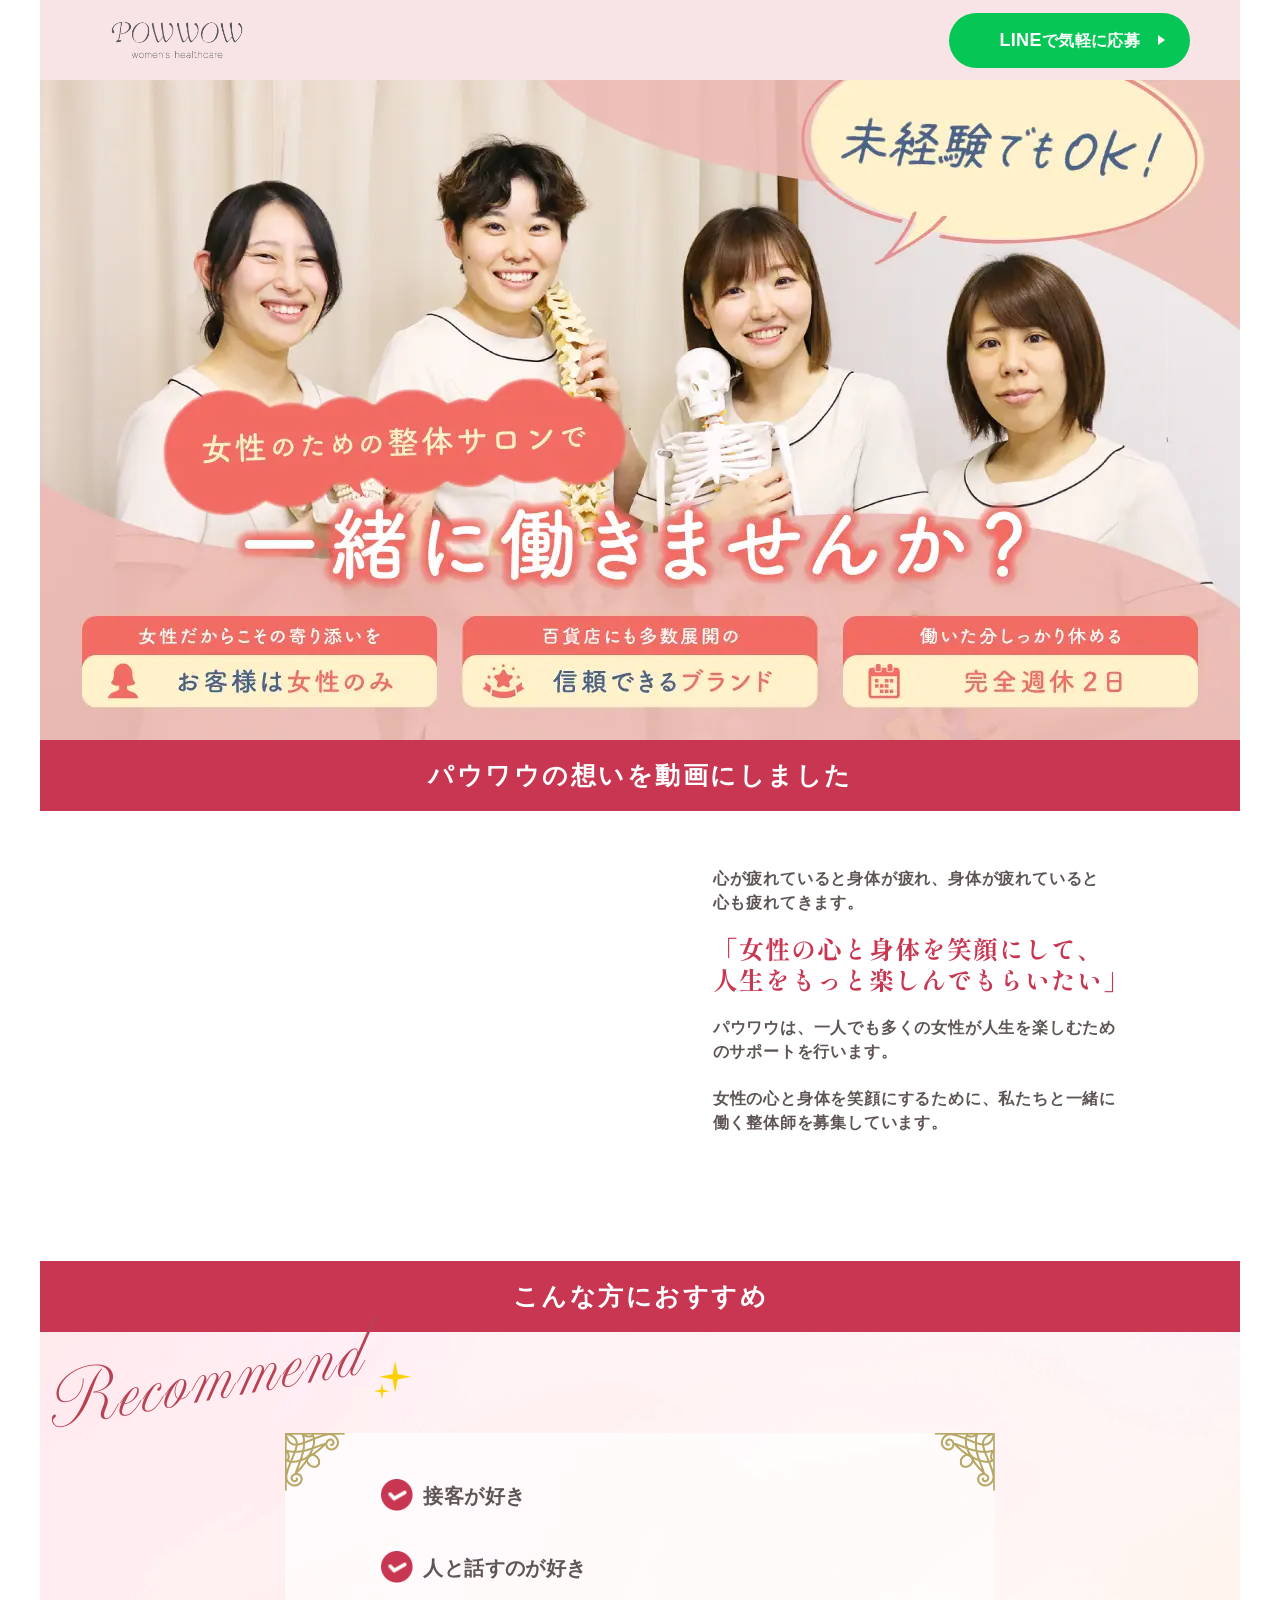
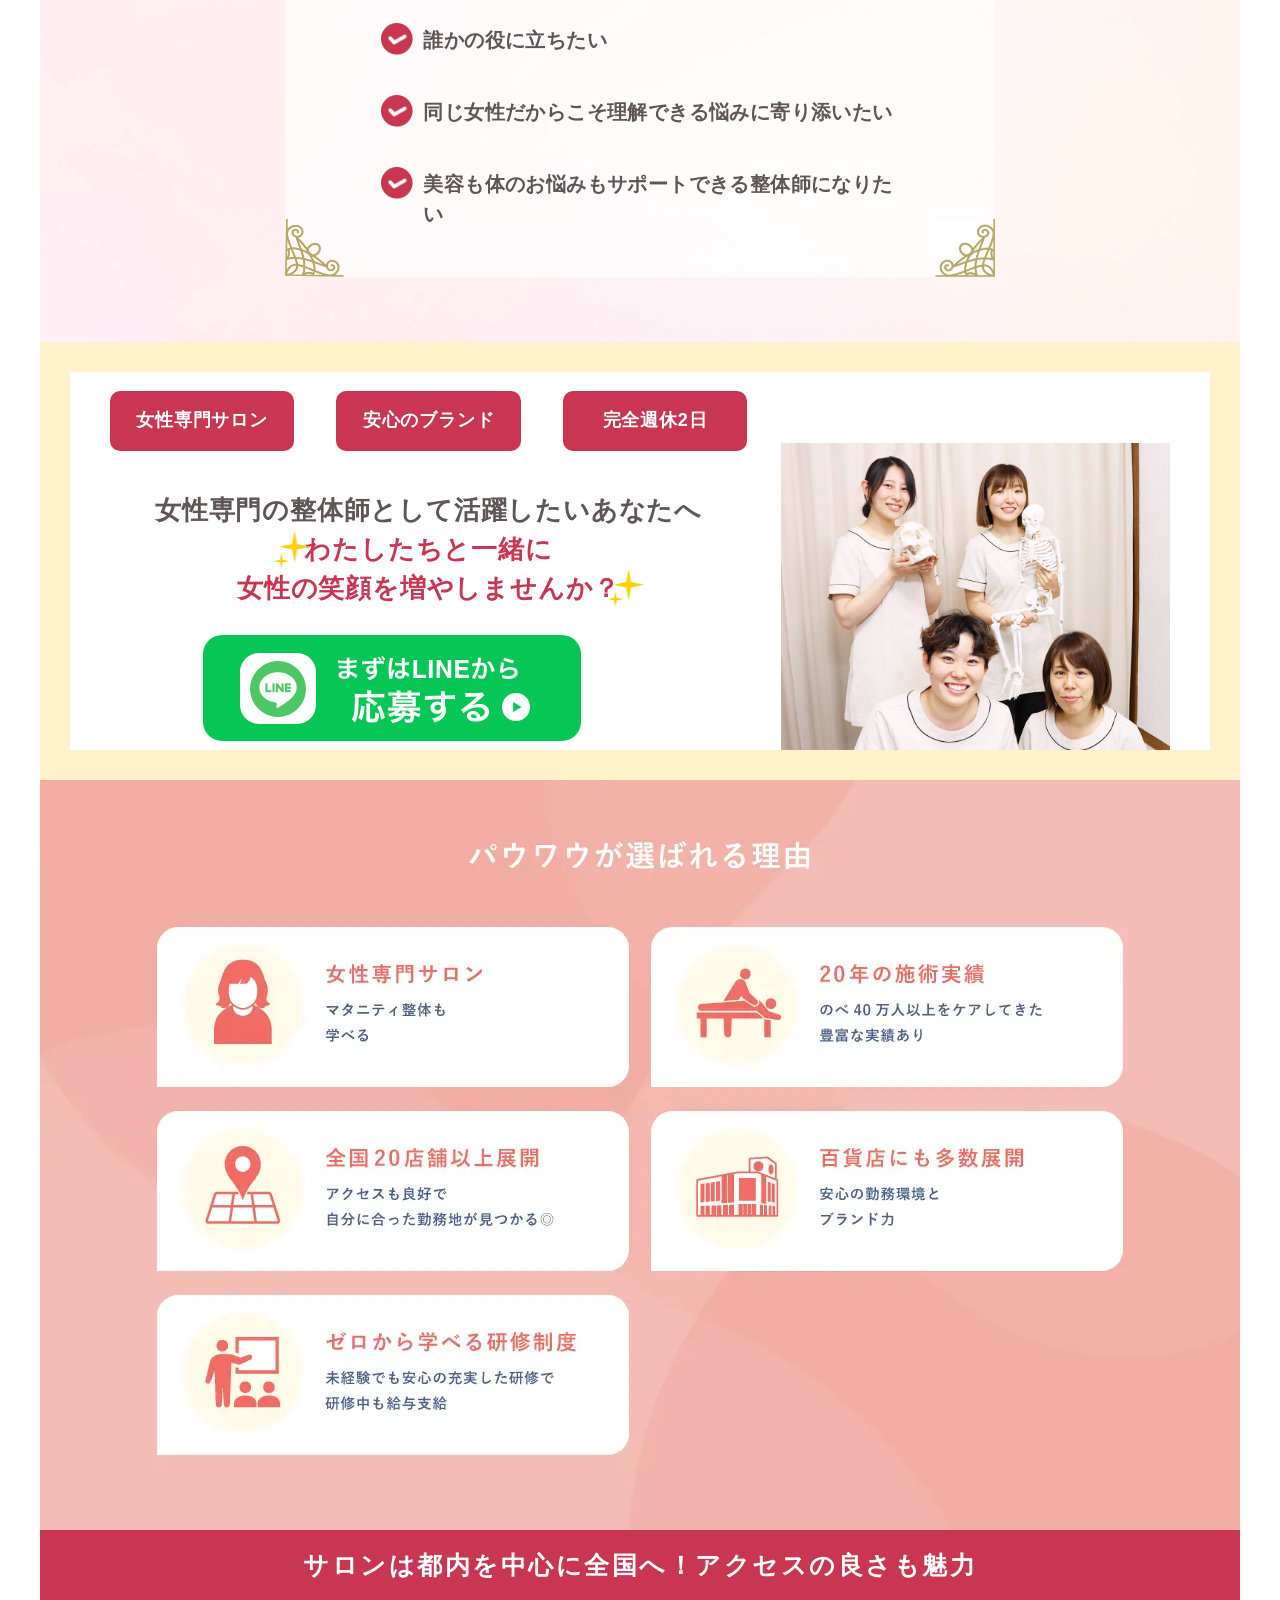
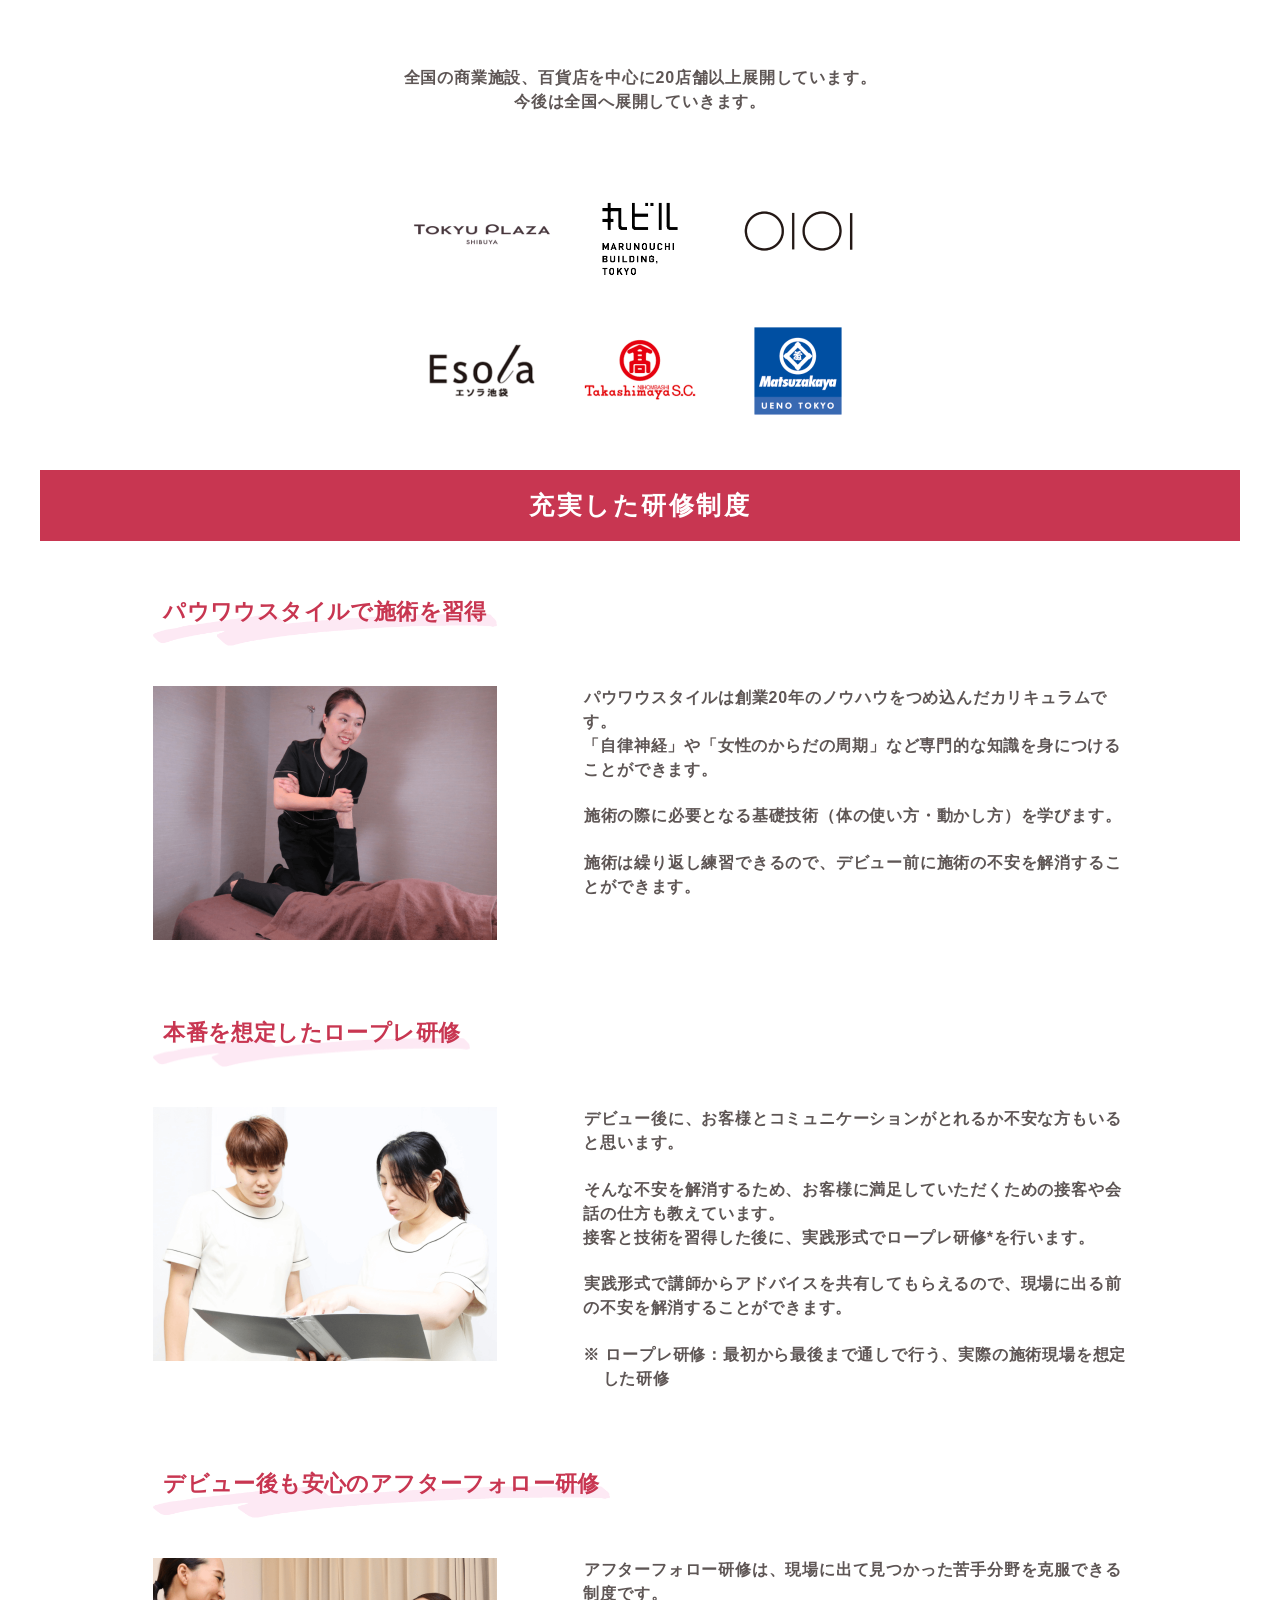
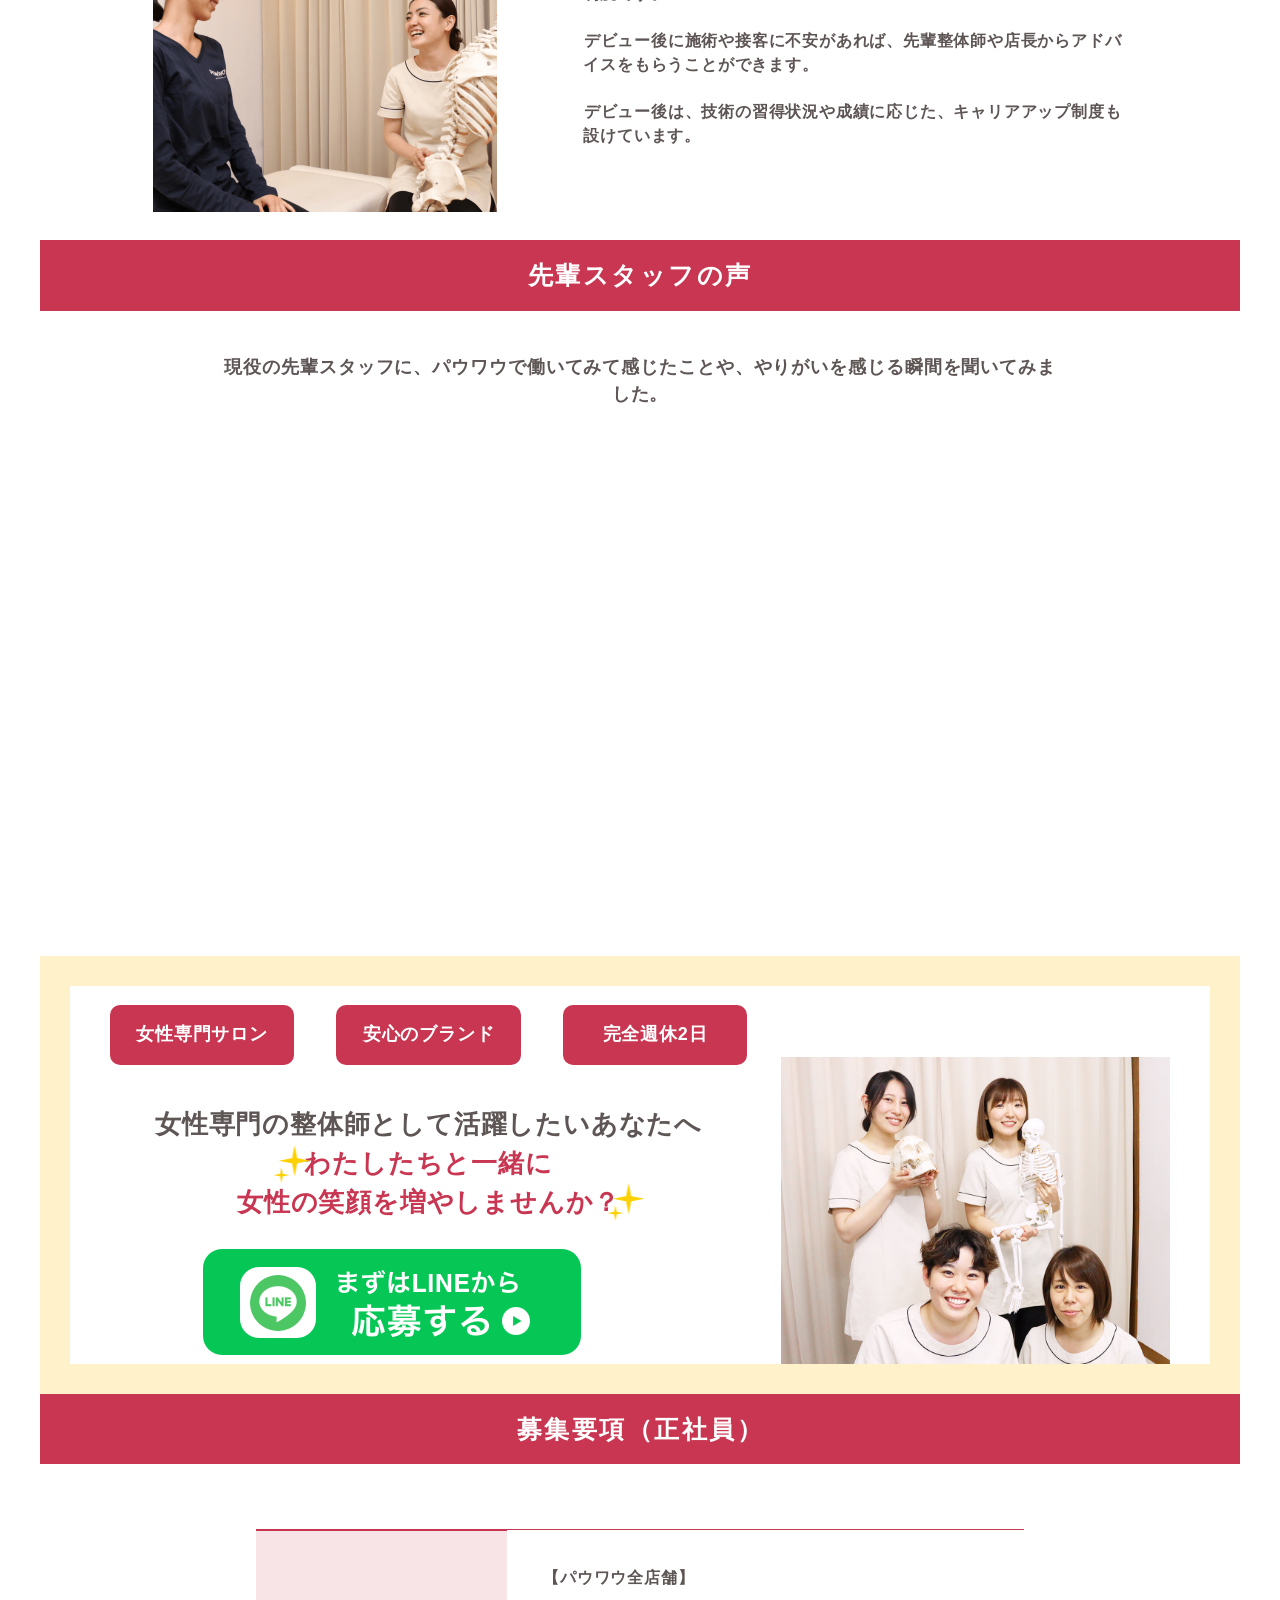
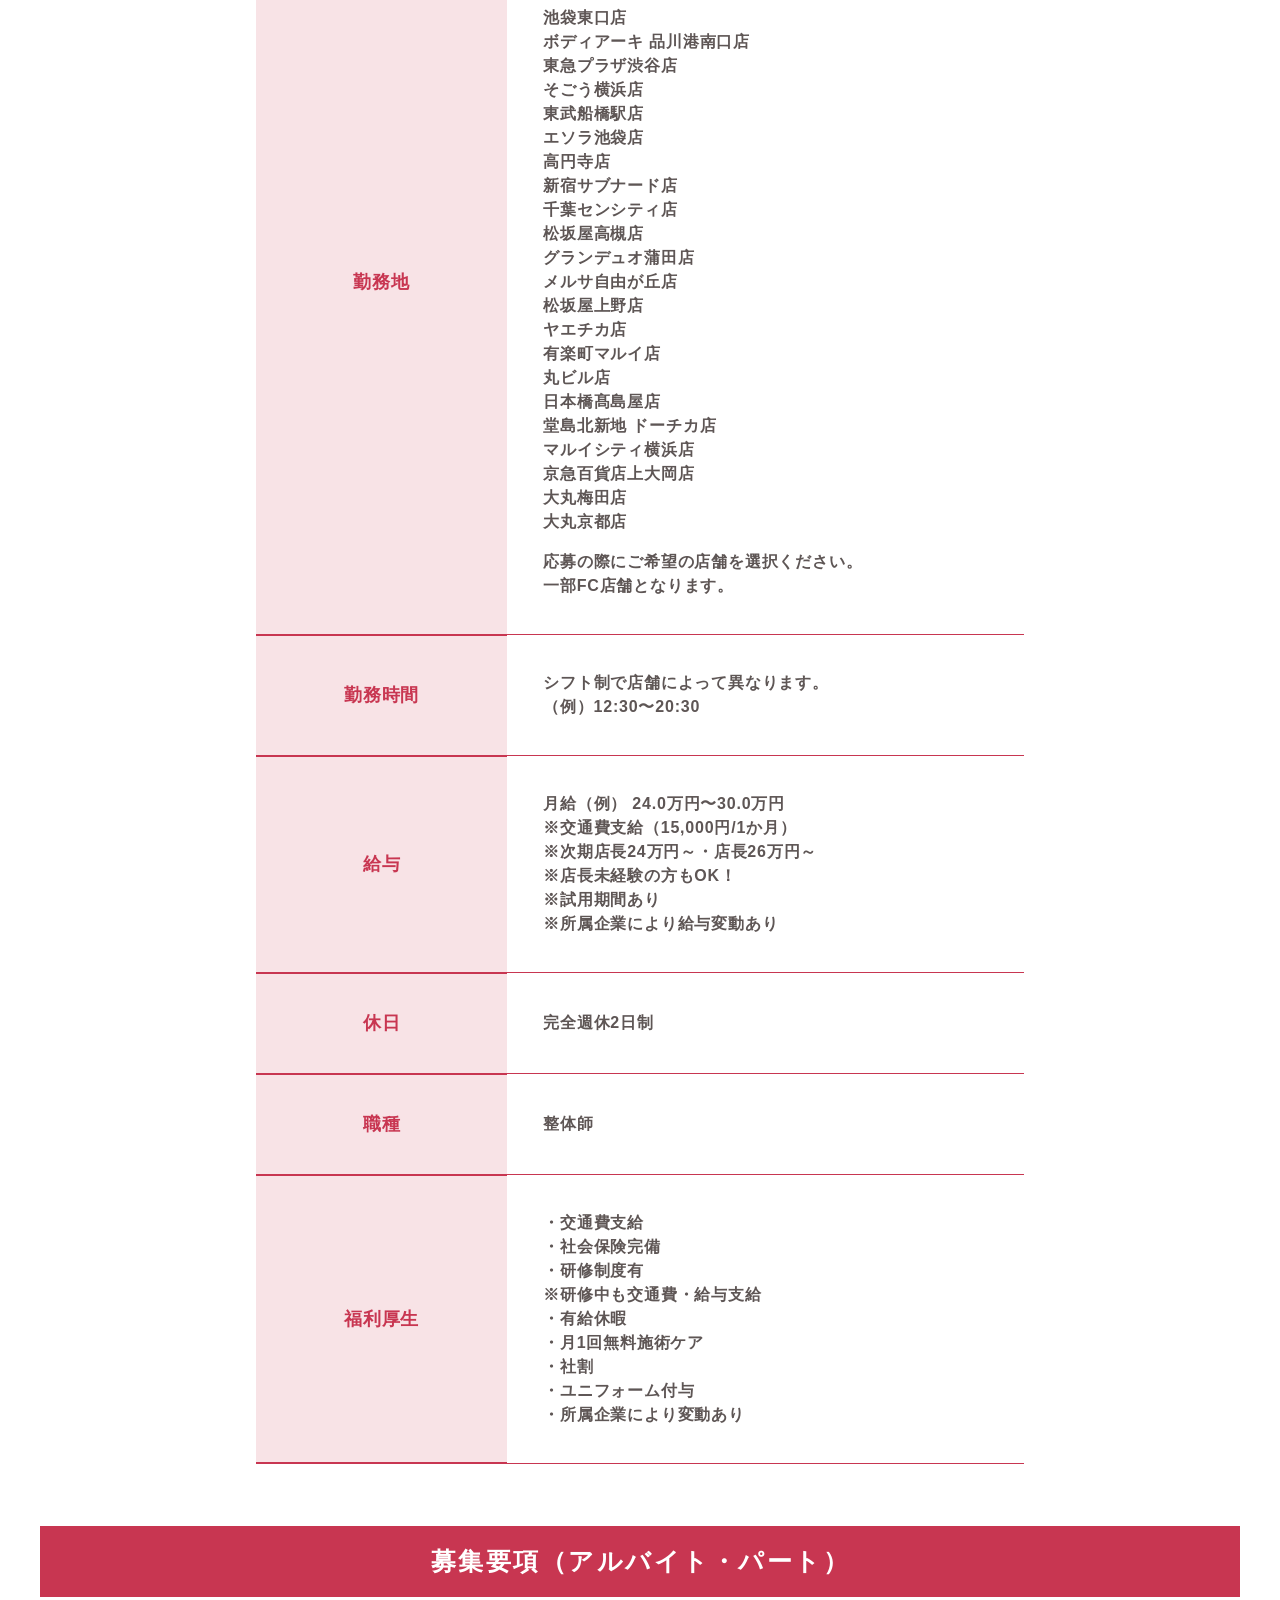
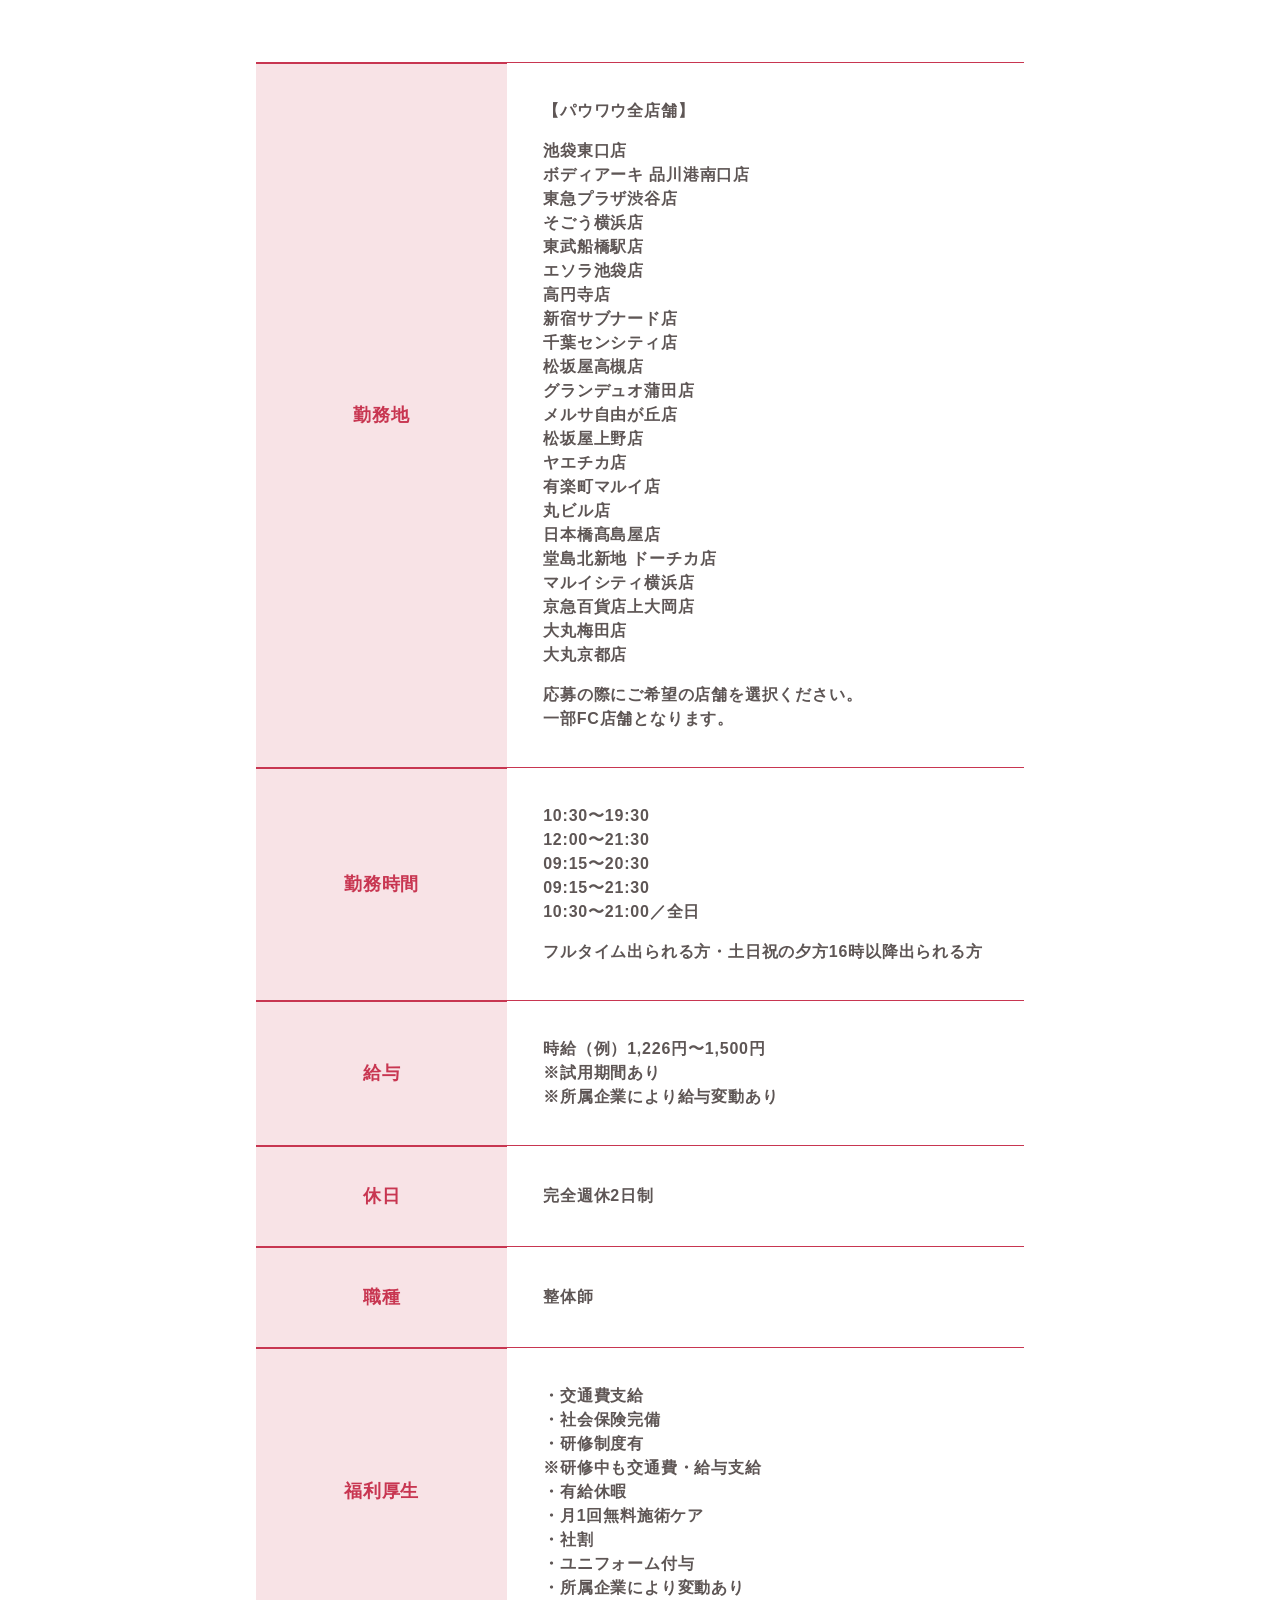
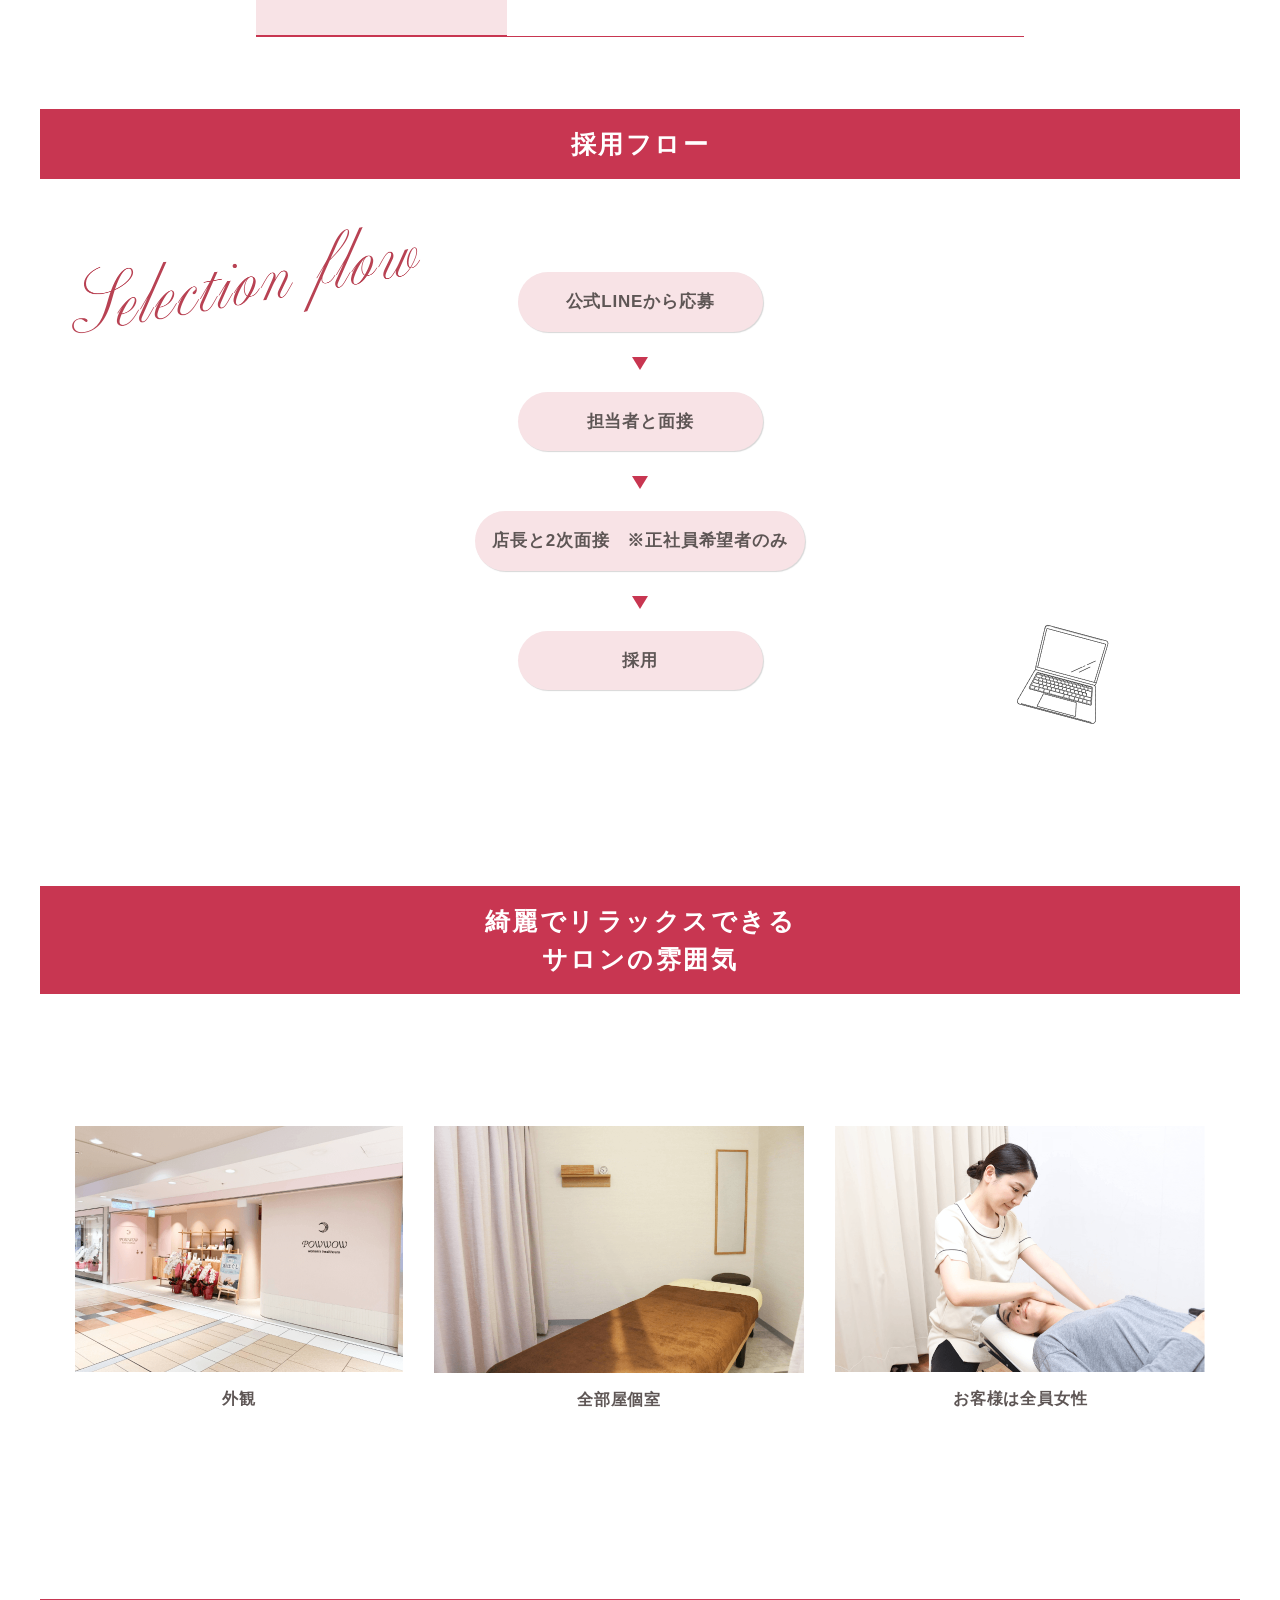
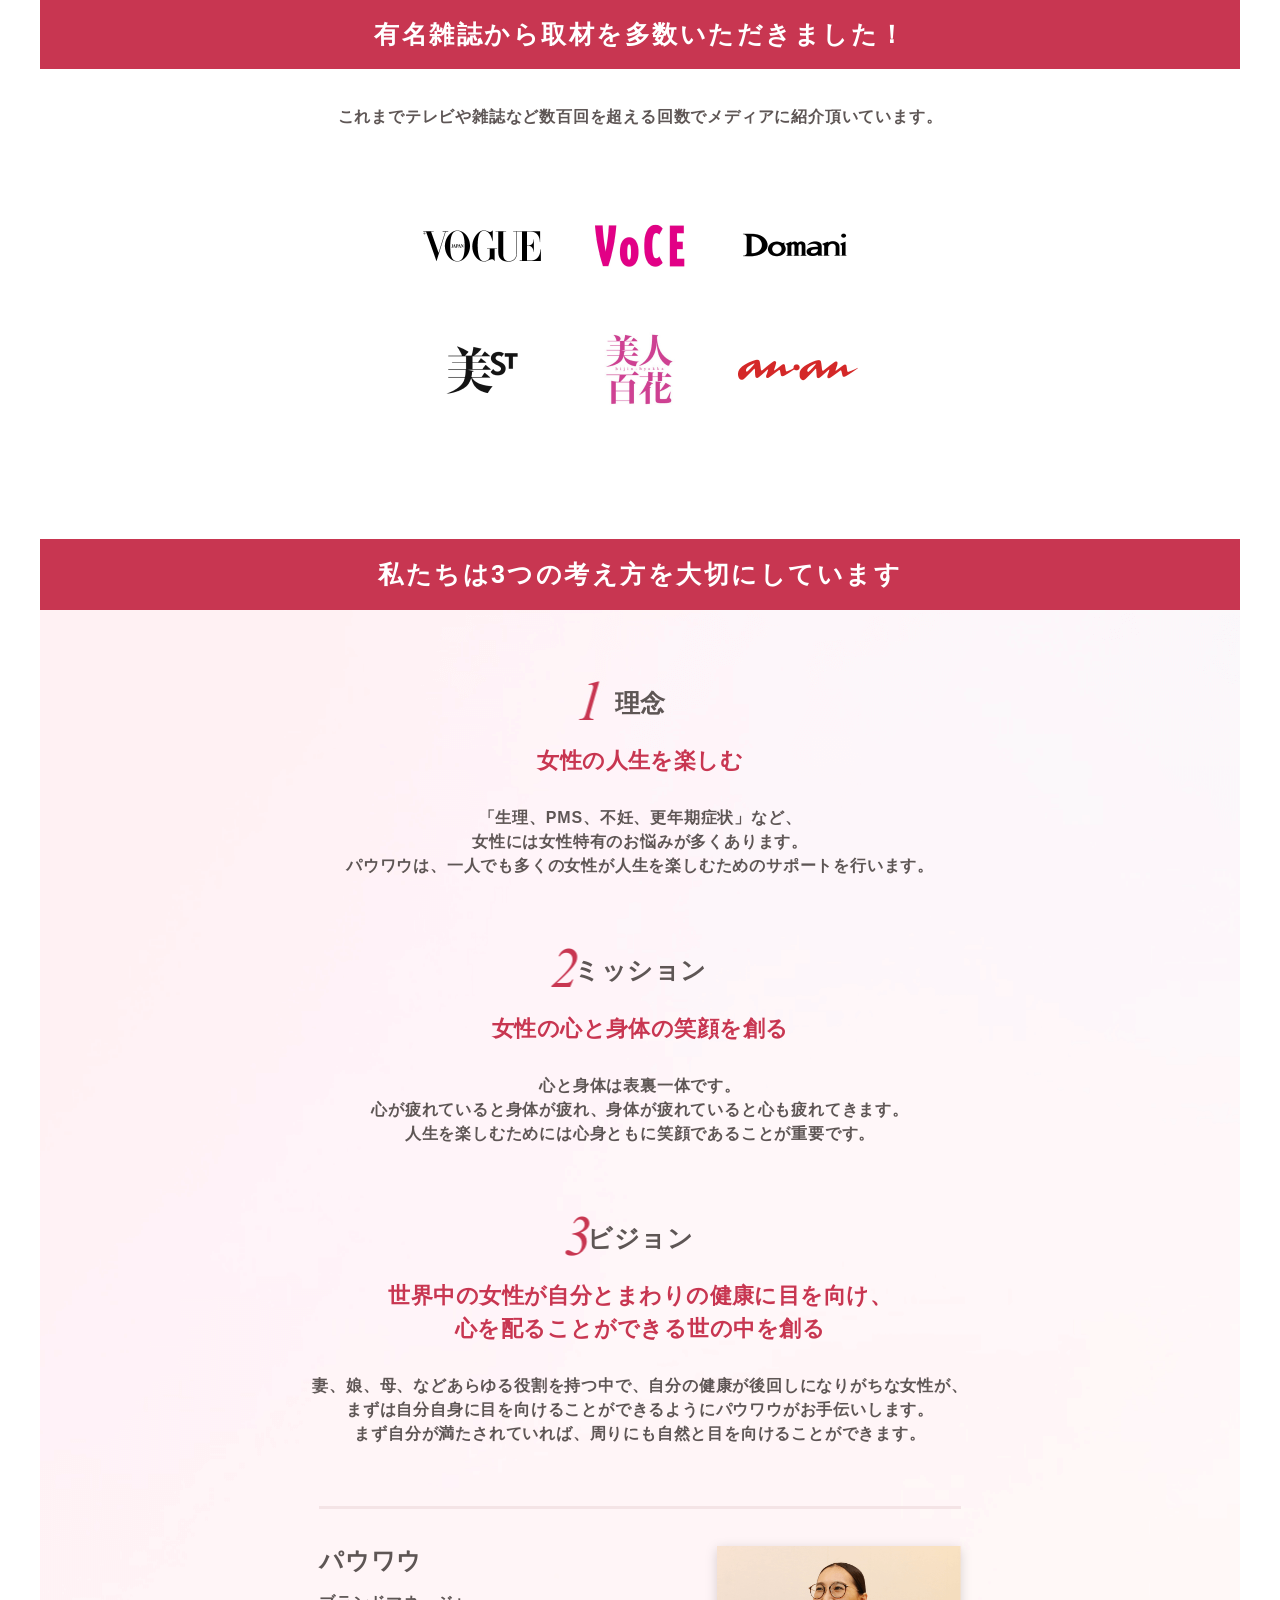
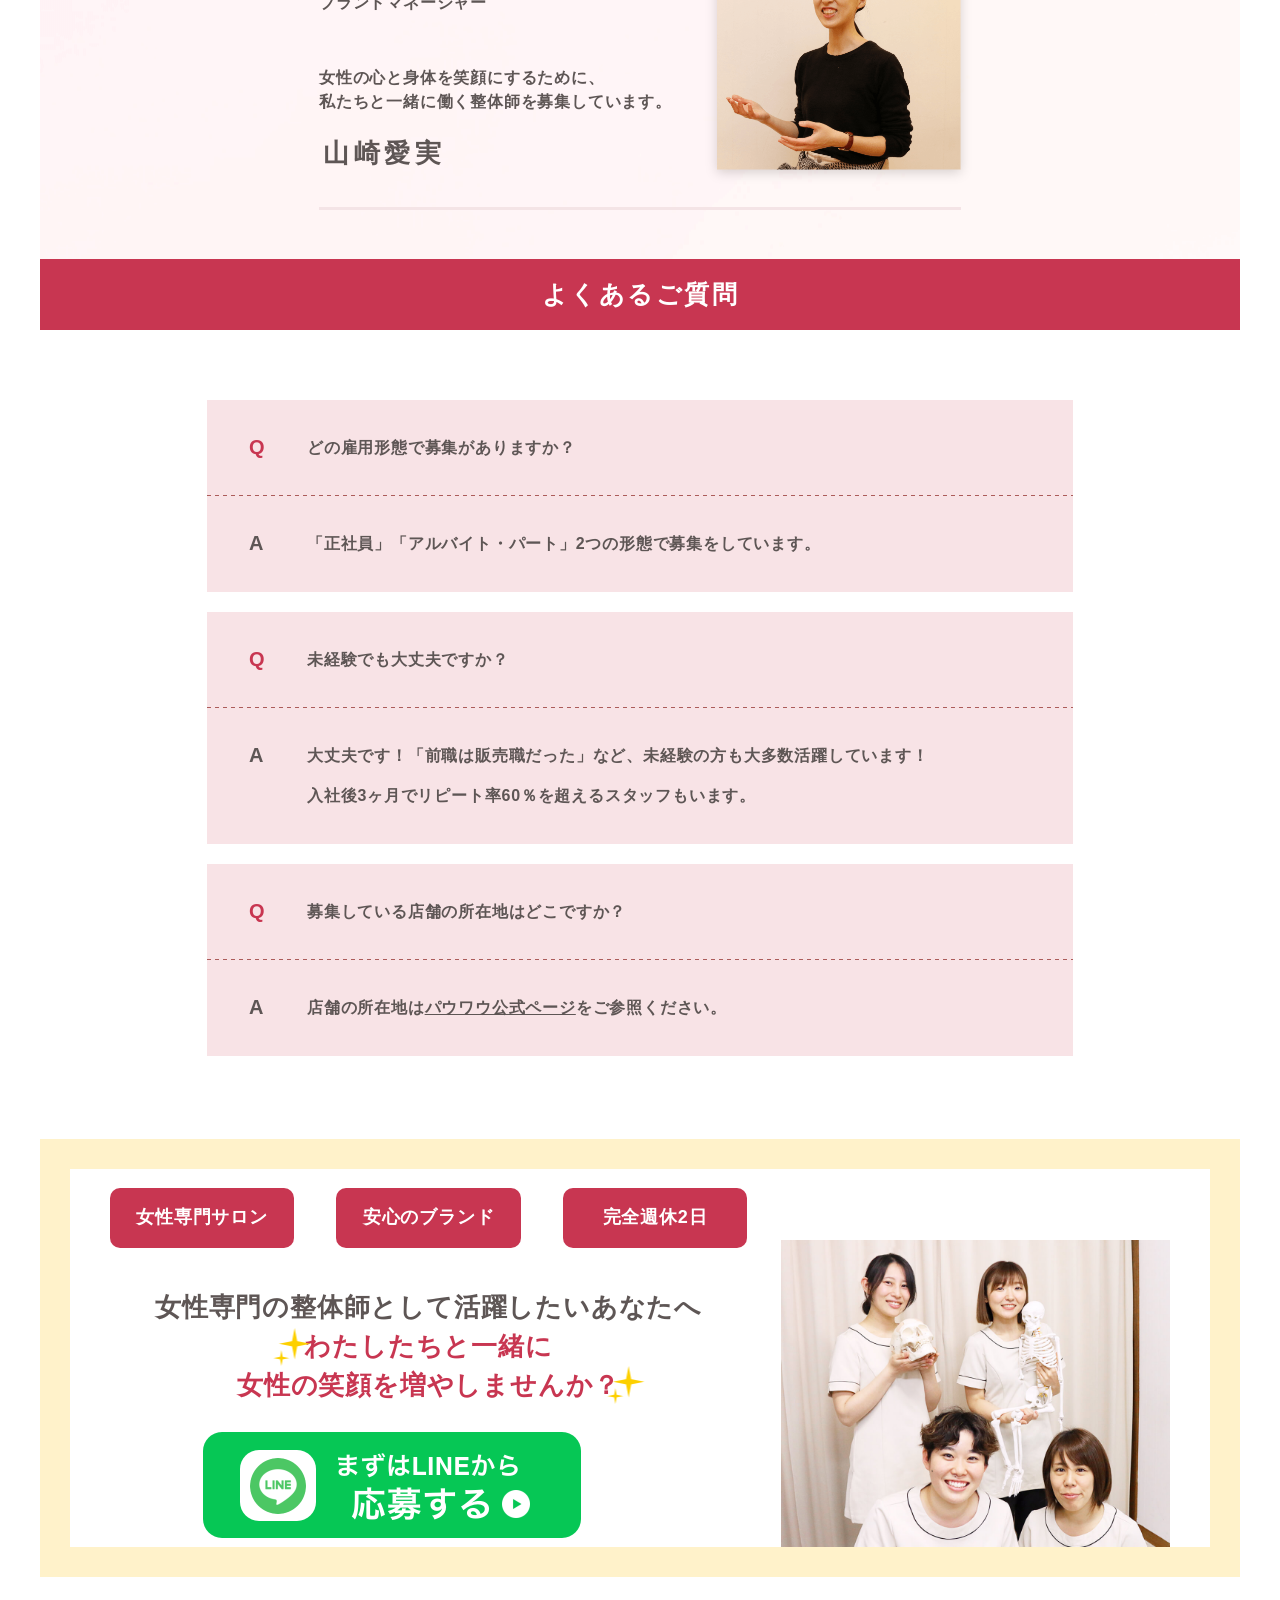
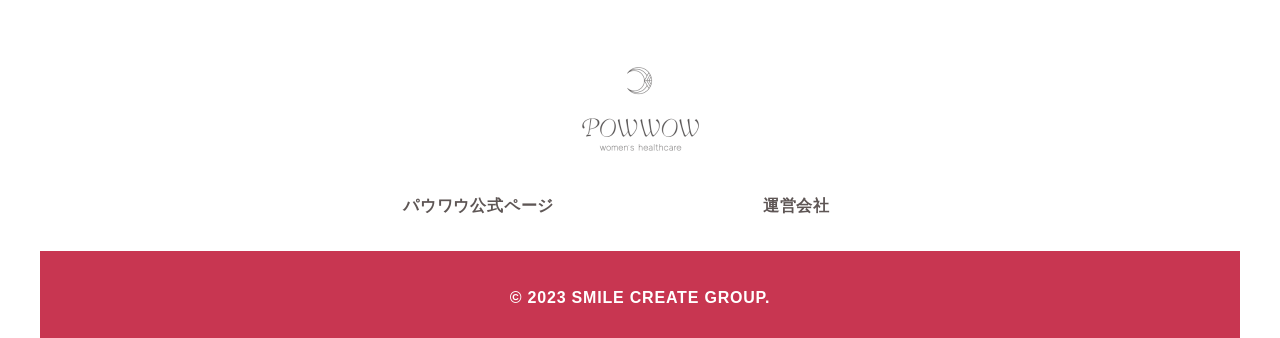
==== commit fbe7a1f7: "アルバイトの時給を修正" ====
--- a/index.html
+++ b/index.html
@@ -11,7 +11,7 @@
   <meta property="og:title" content="女性のための整体サロンで一緒に働きませんか？ウィメンズヘルスケアサロン パウワウ">
   <meta property="og:type" content="website">
   <meta property="og:url" content="https://powwow-ginza.com/recruit/">
-  <meta property="og:image" content="https://powwow-ginza.com/recruit/img/fv-pc.png">
+  <meta property="og:image" content="https://powwow-ginza.com/recruit/img/ogp.jpg?ver=20240515">
   <!-- 以下省略可能ですが、site_name, description, localeは載せたほうがいいです。 -->
   <meta property="og:site_name" content="女性のための整体サロンで一緒に働きませんか？ウィメンズヘルスケアサロン パウワウ">
   <meta property="og:description" content="ウィメンズヘルスケアサロンは、整体師が全員女性、駅近な店舗、百貨店にも多く出店し、女性が働きやすいサロンです。20年以上の歴史があり、充実した研修制度を受けることで、どんな方でも高い技術力を習得できます。気になる方は、LINEから簡単に応募できます。">
@@ -350,18 +350,32 @@
           <dt class="p-description__title">勤務地</dt>
           <dd class="p-description__item">
             <ul>
+              <li>【パウワウ全店舗】</li>
+              <li class="p-description__note">池袋東口店</li>
+              <li>ボディアーキ 品川港南口店</li>
+              <li>東急プラザ渋谷店</li>
               <li>そごう横浜店</li>
-              <li>東急プラザ渋谷店</li>
-              <li>品川港南口店</li>
+              <li>東武船橋駅店</li>
+              <li>エソラ池袋店</li>
+              <li>高円寺店</li>
+              <li>新宿サブナード店</li>
+              <li>千葉センシティ店</li>
+              <li>松坂屋高槻店</li>
+              <li>グランデュオ蒲田店</li>
+              <li>メルサ自由が丘店</li>
+              <li>松坂屋上野店</li>
+              <li>ヤエチカ店</li>
+              <li>有楽町マルイ店</li>
               <li>丸ビル店</li>
-              <li>日本橋高島屋店</li>
-              <li>ヤエチカ店</li>
-              <li>上野松坂屋店</li>
-              <li>有楽町丸井店</li>
-              <li>グランデュオ蒲田店</li>
-              <li>自由が丘店</li>
+              <li>日本橋髙島屋店</li>
+              <li>堂島北新地 ドーチカ店</li>
+              <li>マルイシティ横浜店</li>
+              <li>京急百貨店上大岡店</li>
+              <li>大丸梅田店</li>
+              <li>大丸京都店</li>
             </ul>
             <p class="p-description__note">応募の際にご希望の店舗を選択ください。</p>
+            <p>一部FC店舗となります。</p>
           </dd>
           <dt class="p-description__title">勤務時間</dt>
           <dd class="p-description__item">
@@ -369,12 +383,13 @@
           </dd>
           <dt class="p-description__title">給与</dt>
           <dd class="p-description__item">
-            <p>月給 24.0万円〜30.0万円</p>
+            <p>月給（例） 24.0万円〜30.0万円</p>
             <ul>
               <li class="u-indent">※交通費支給（15,000円/1か月）</li>
               <li class="u-indent">※次期店長24万円～・店長26万円～</li>
               <li class="u-indent">※店長未経験の方もOK！</li>
               <li class="u-indent">※試用期間あり</li>
+              <li class="u-indent">※所属企業により給与変動あり</li>
             </ul>
           </dd>
           <dt class="p-description__title">休日</dt>
@@ -398,6 +413,7 @@
               <li class="u-indent">・月1回無料施術ケア</li>
               <li class="u-indent">・社割</li>
               <li class="u-indent">・ユニフォーム付与</li>
+              <li class="u-indent">・所属企業により変動あり</li>
             </ul>
           </dd>
         </dl>
@@ -408,18 +424,32 @@
           <dt class="p-description__title">勤務地</dt>
           <dd class="p-description__item">
             <ul>
+              <li>【パウワウ全店舗】</li>
+              <li class="p-description__note">池袋東口店</li>
+              <li>ボディアーキ 品川港南口店</li>
+              <li>東急プラザ渋谷店</li>
               <li>そごう横浜店</li>
-              <li>東急プラザ渋谷店</li>
-              <li>品川港南口店</li>
+              <li>東武船橋駅店</li>
+              <li>エソラ池袋店</li>
+              <li>高円寺店</li>
+              <li>新宿サブナード店</li>
+              <li>千葉センシティ店</li>
+              <li>松坂屋高槻店</li>
+              <li>グランデュオ蒲田店</li>
+              <li>メルサ自由が丘店</li>
+              <li>松坂屋上野店</li>
+              <li>ヤエチカ店</li>
+              <li>有楽町マルイ店</li>
               <li>丸ビル店</li>
-              <li>日本橋高島屋店</li>
-              <li>ヤエチカ店</li>
-              <li>上野松坂屋店</li>
-              <li>有楽町丸井店</li>
-              <li>グランデュオ蒲田店</li>
-              <li>自由が丘店</li>
+              <li>日本橋髙島屋店</li>
+              <li>堂島北新地 ドーチカ店</li>
+              <li>マルイシティ横浜店</li>
+              <li>京急百貨店上大岡店</li>
+              <li>大丸梅田店</li>
+              <li>大丸京都店</li>
             </ul>
             <p class="p-description__note">応募の際にご希望の店舗を選択ください。</p>
+            <p>一部FC店舗となります。</p>
           </dd>
           <dt class="p-description__title">勤務時間</dt>
           <dd class="p-description__item">
@@ -434,8 +464,9 @@
           </dd>
           <dt class="p-description__title">給与</dt>
           <dd class="p-description__item">
-            <p>時給1,113円〜1,500円</p>
+            <p>時給（例）1,226円〜1,500円</p>
             <p>※試用期間あり</p>
+            <p>※所属企業により給与変動あり</p>
           </dd>
           <dt class="p-description__title">休日</dt>
           <dd class="p-description__item -center">
@@ -458,6 +489,7 @@
               <li class="u-indent">・月1回無料施術ケア</li>
               <li class="u-indent">・社割</li>
               <li class="u-indent">・ユニフォーム付与</li>
+              <li class="u-indent">・所属企業により変動あり</li>
             </ul>
           </dd>
         </dl>
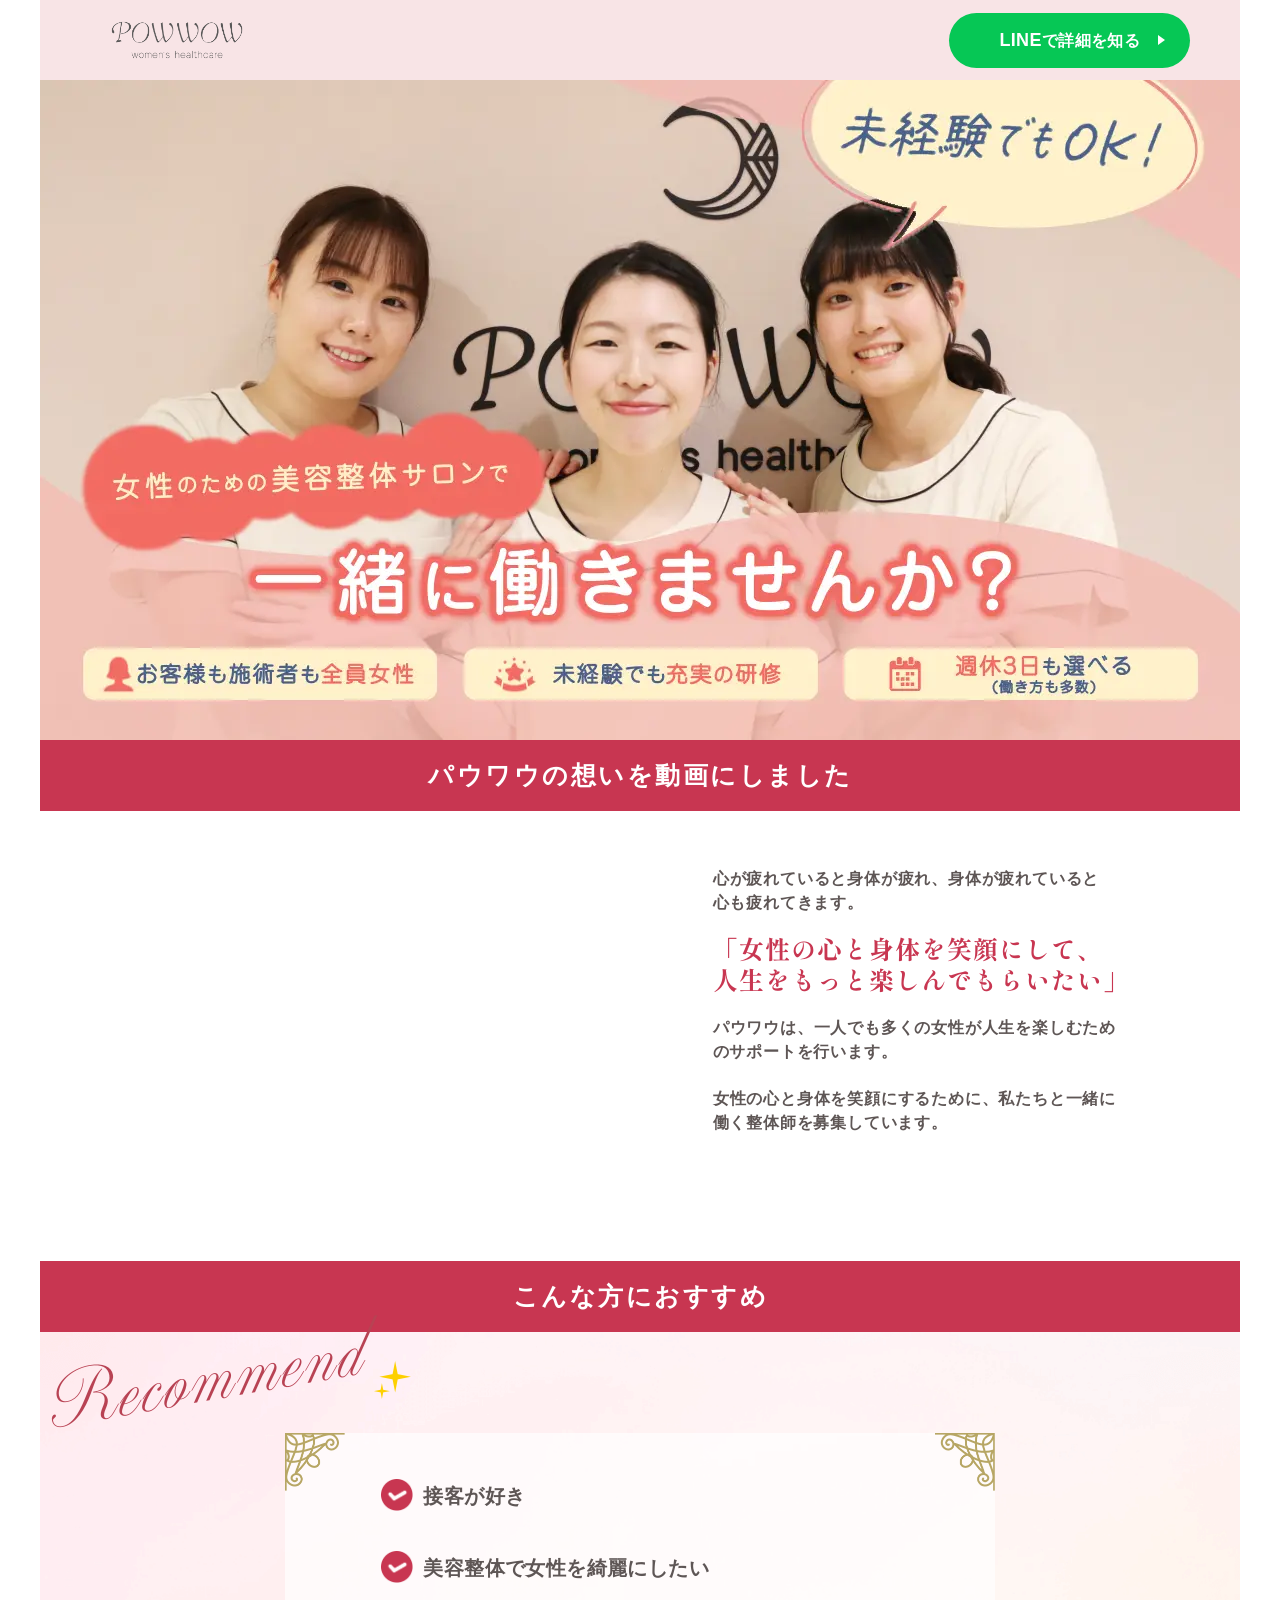
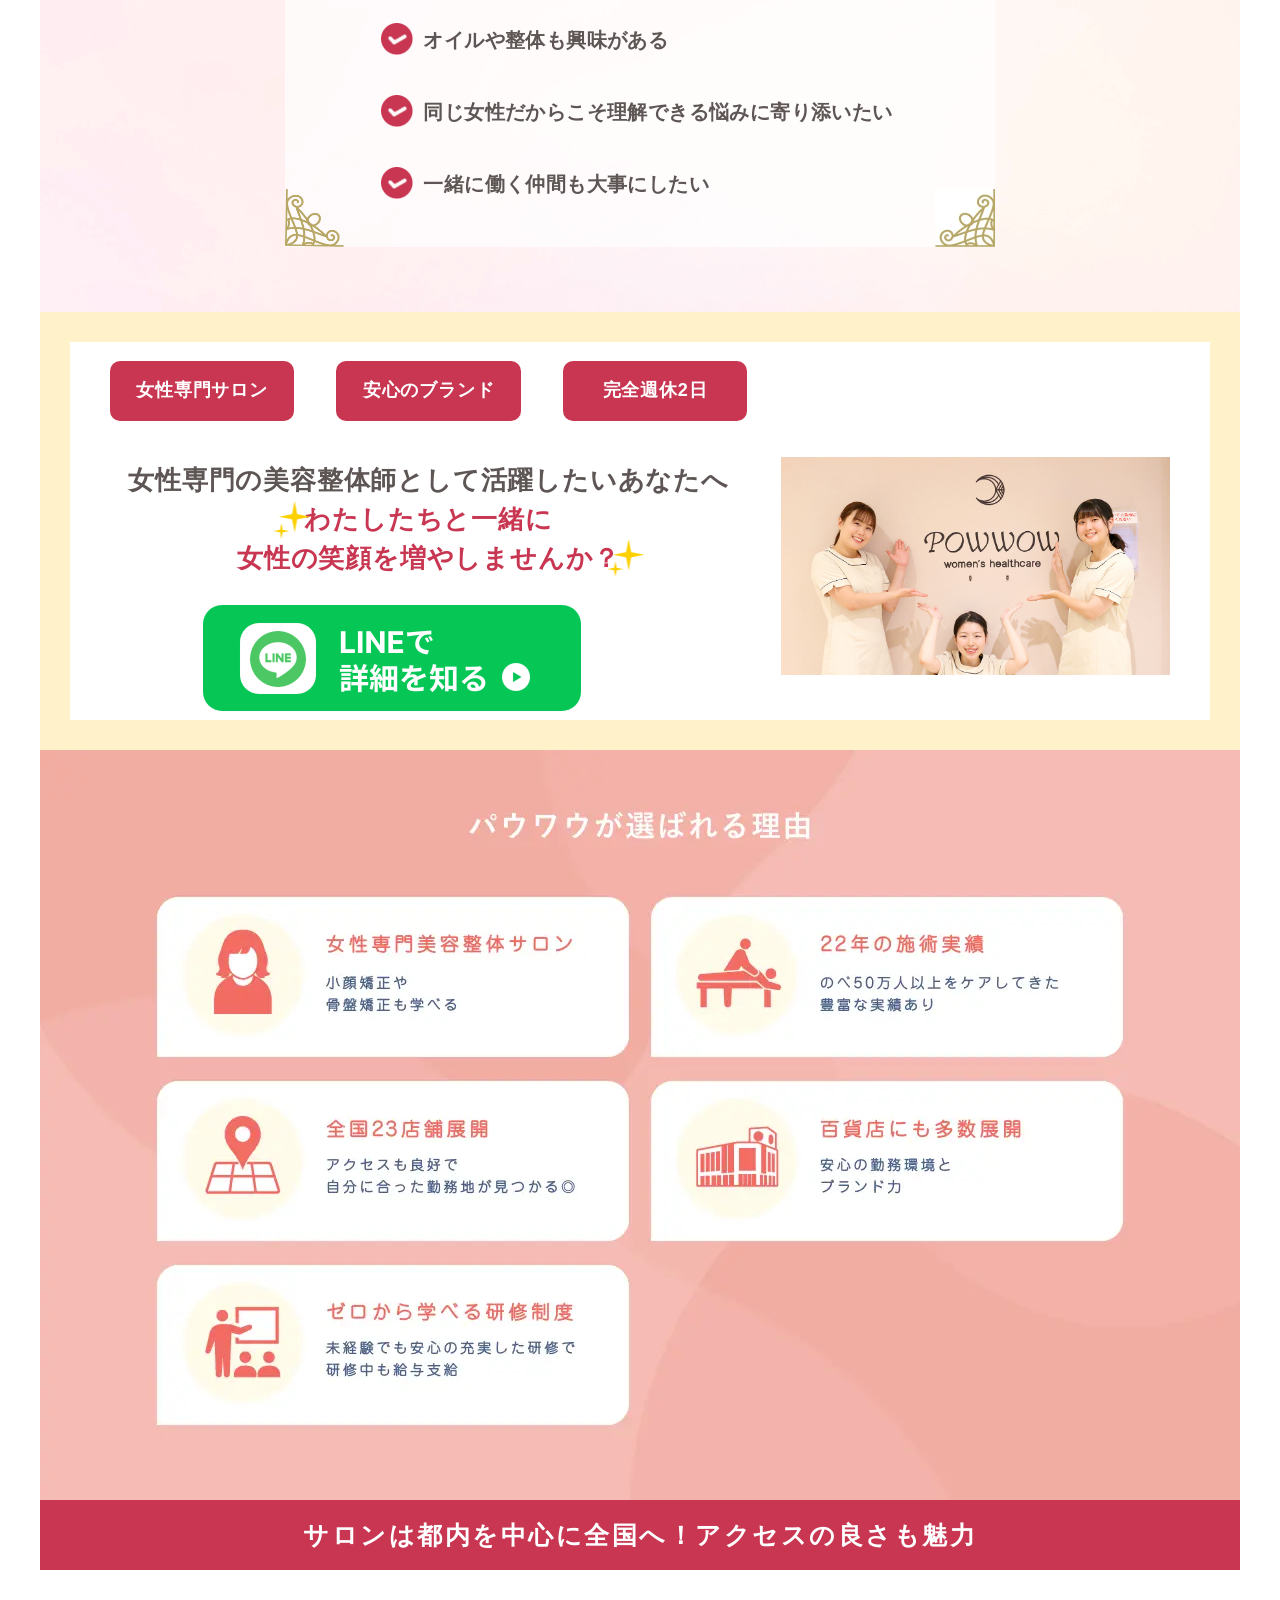
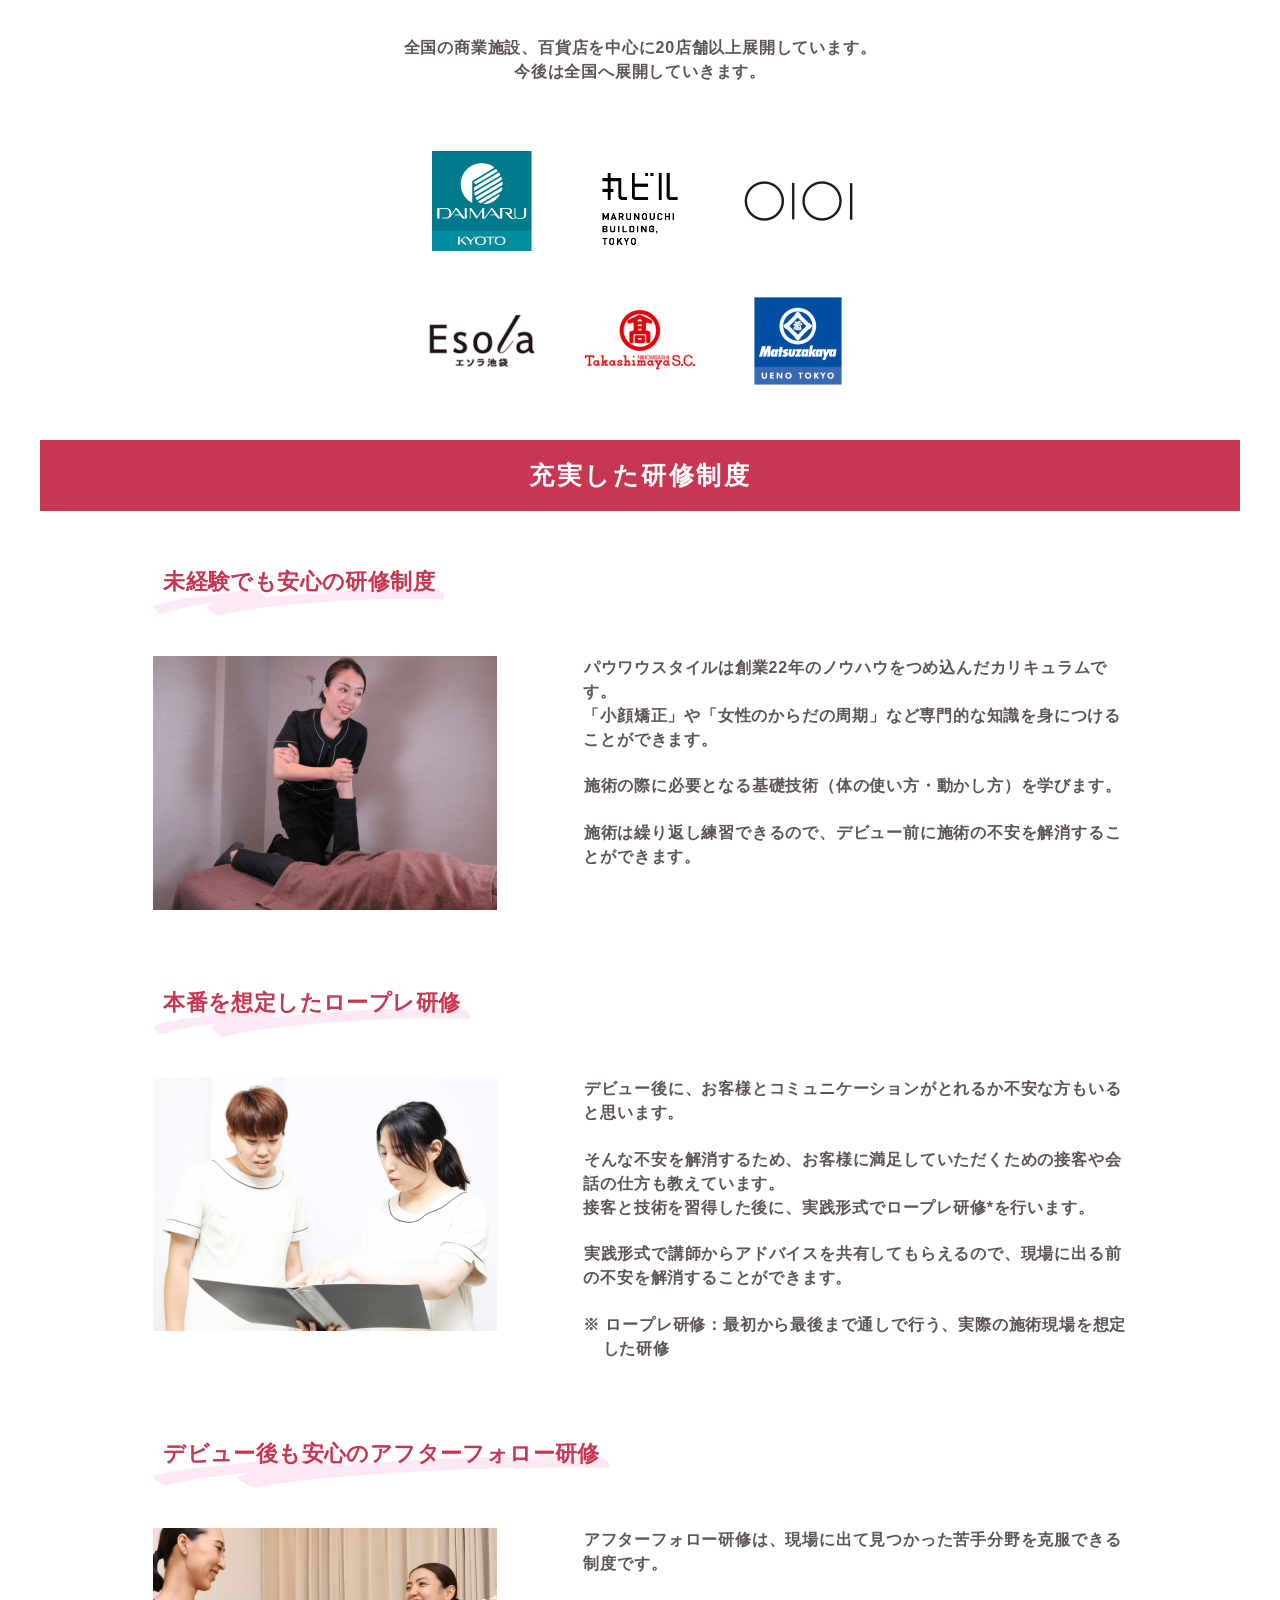
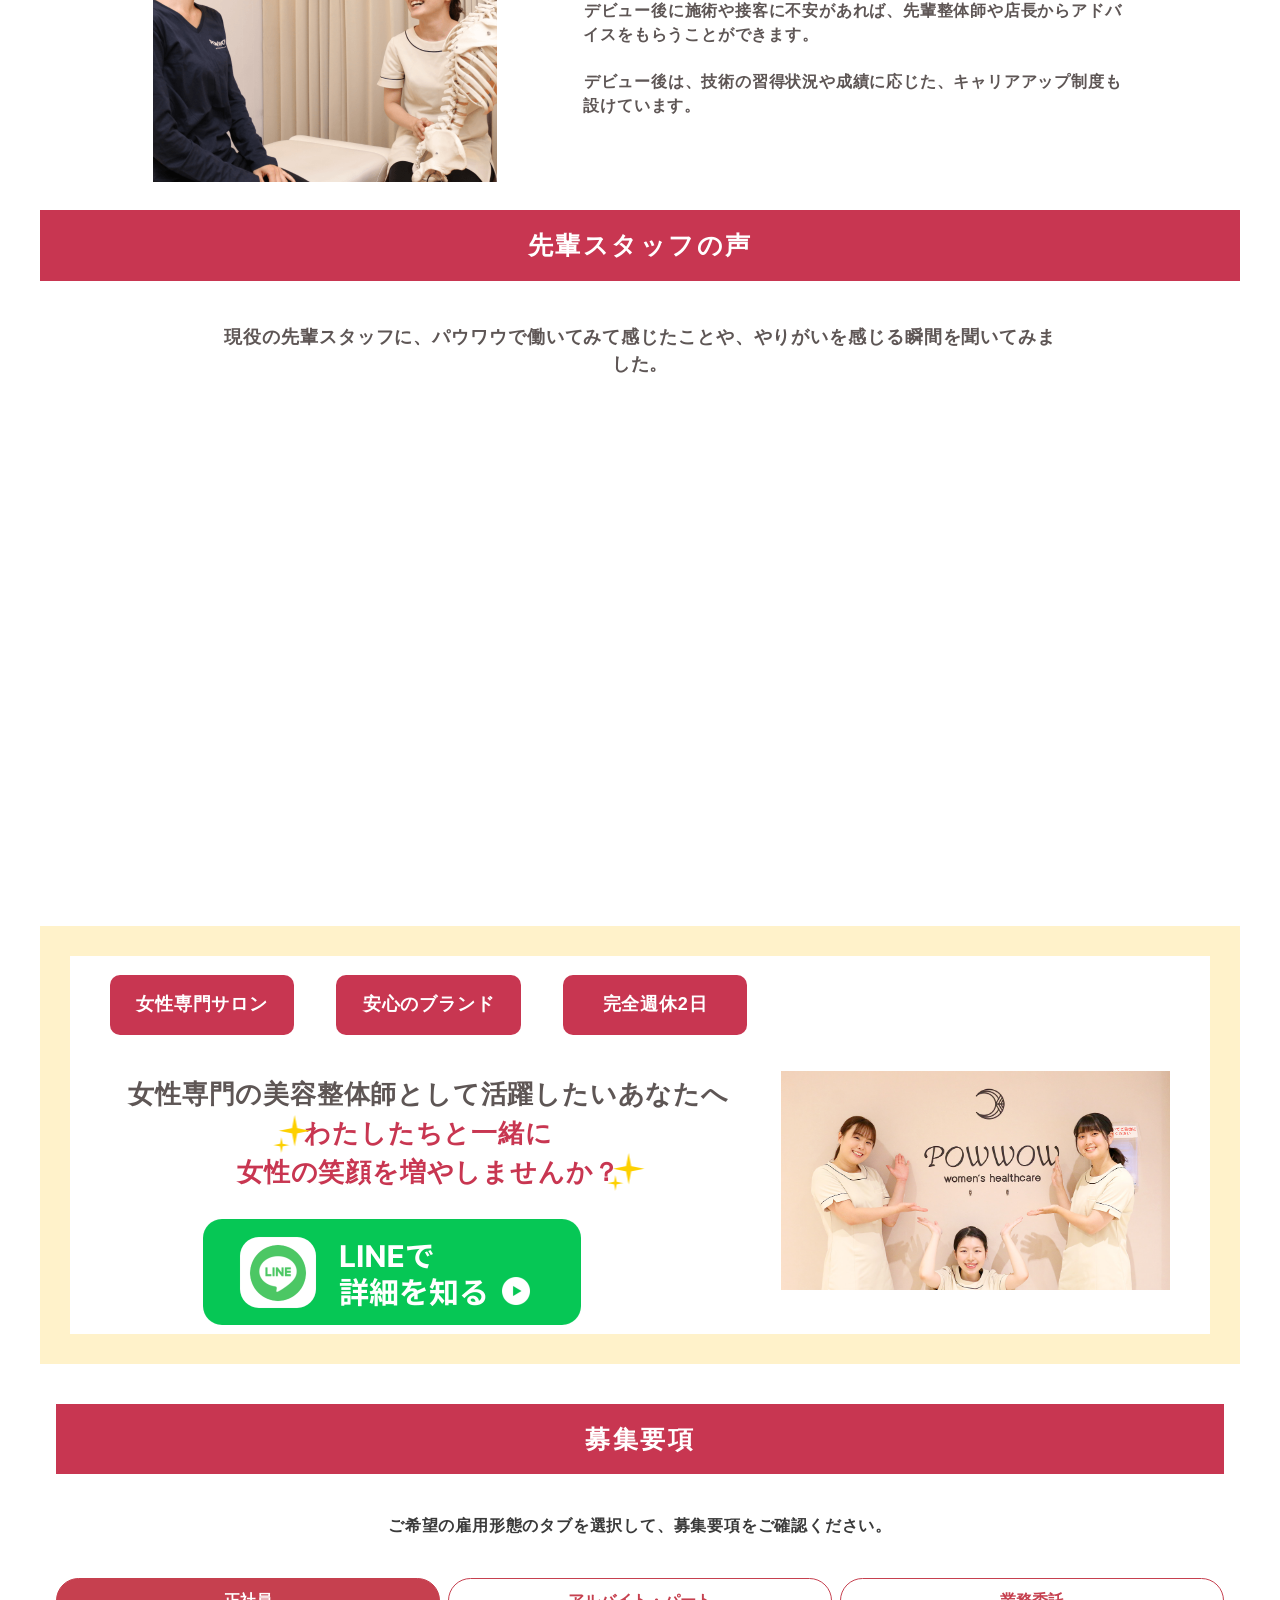
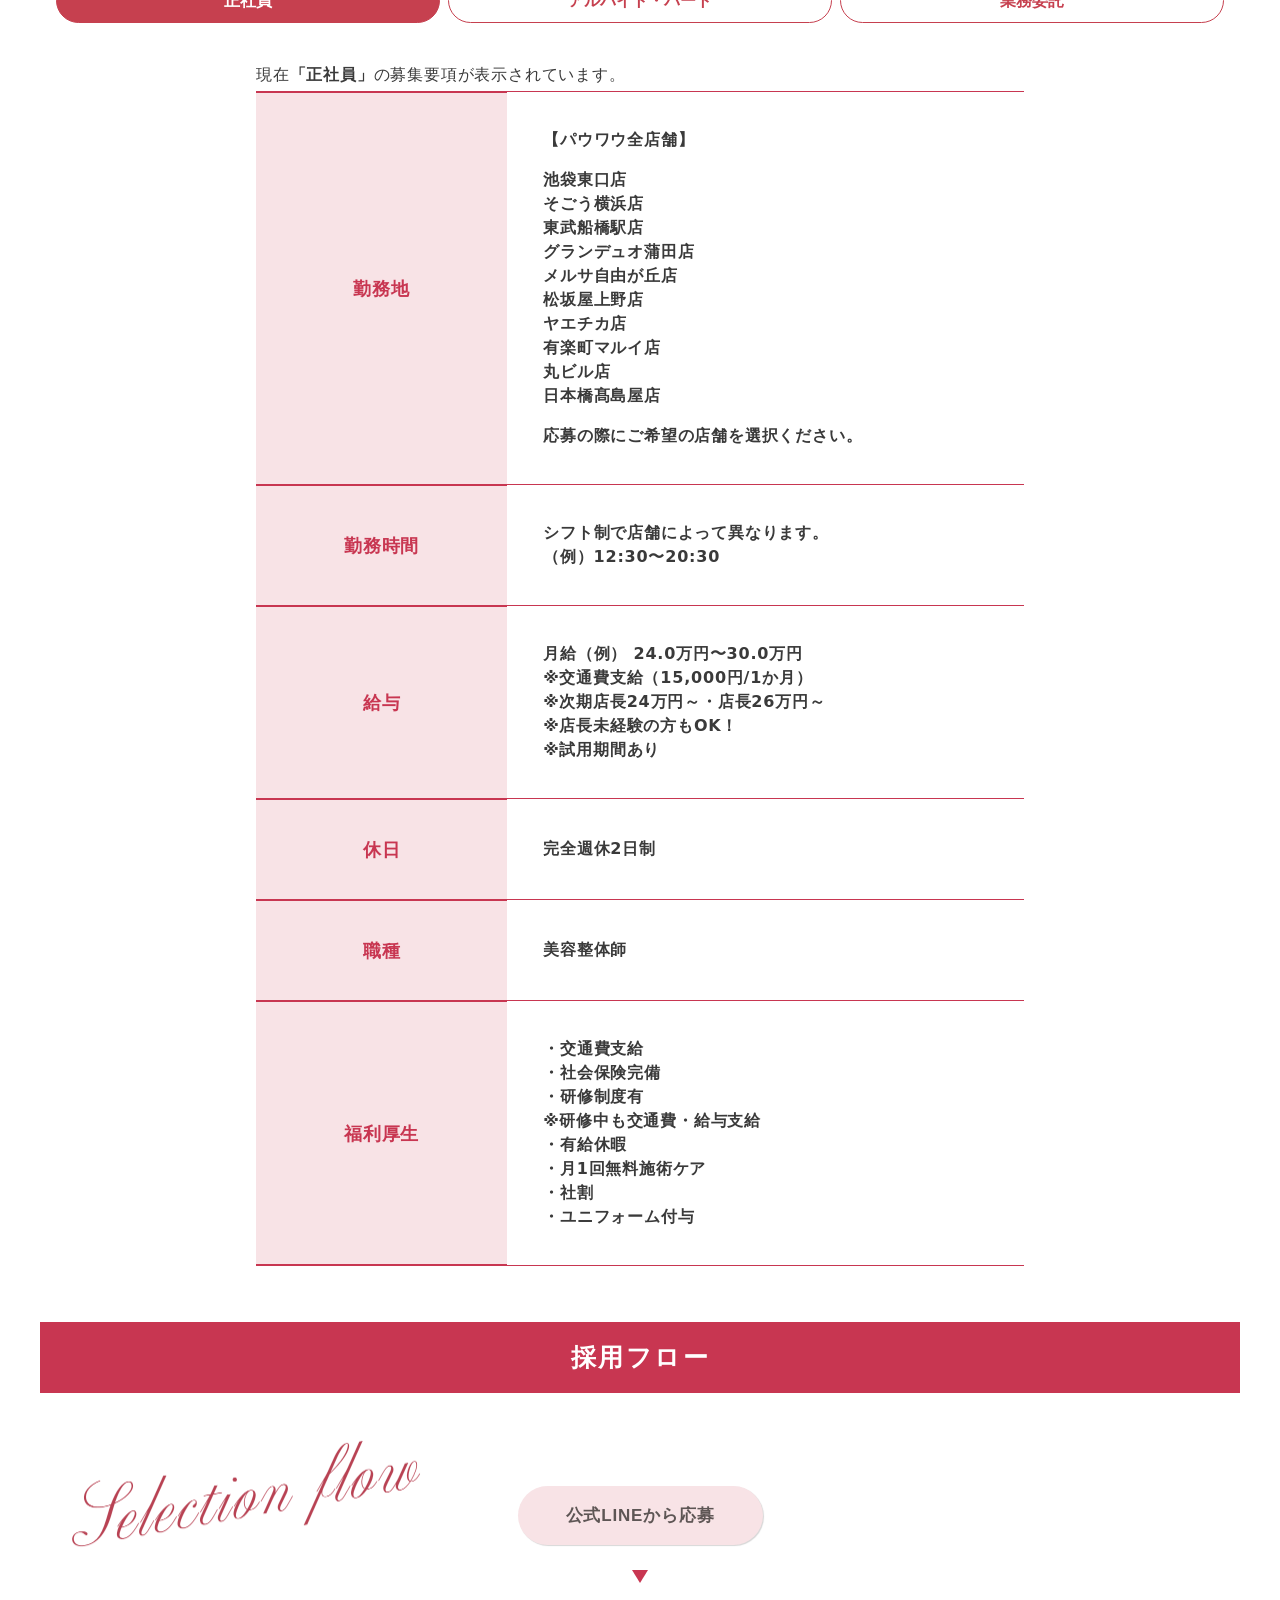
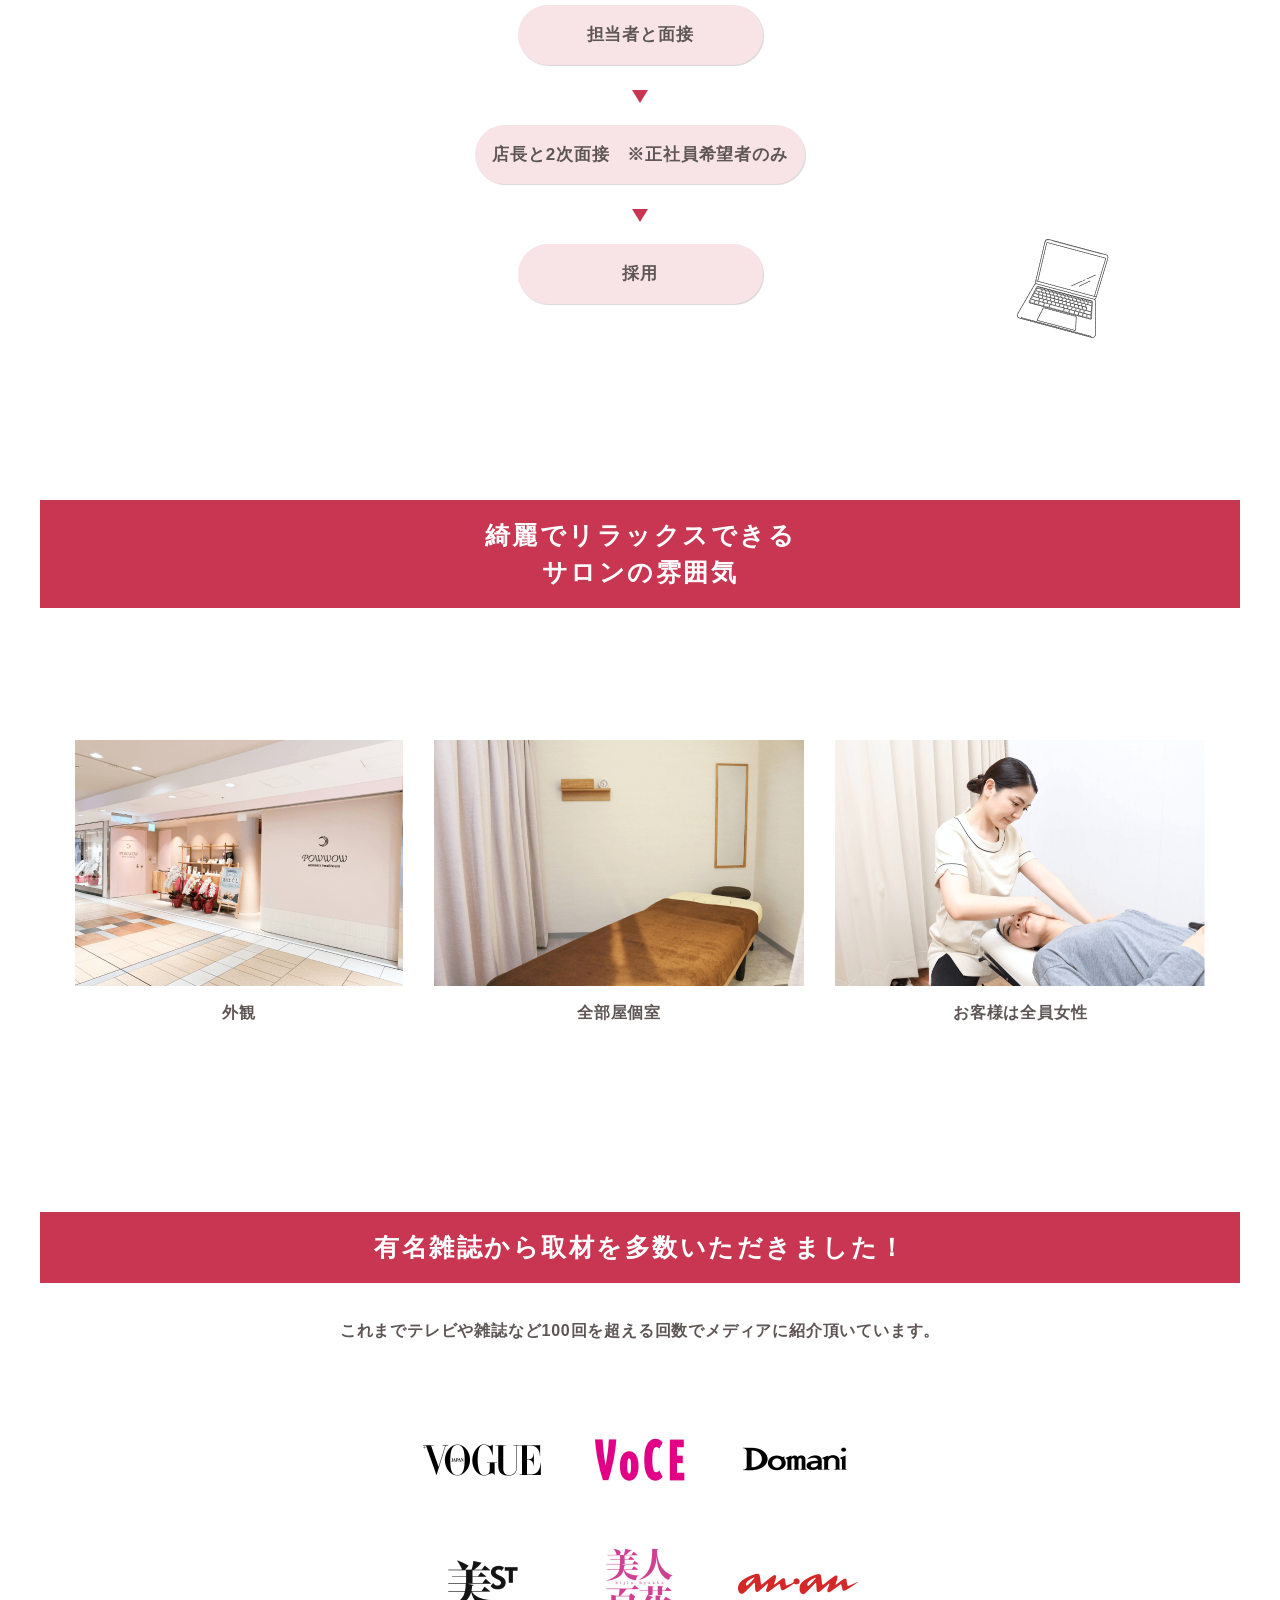
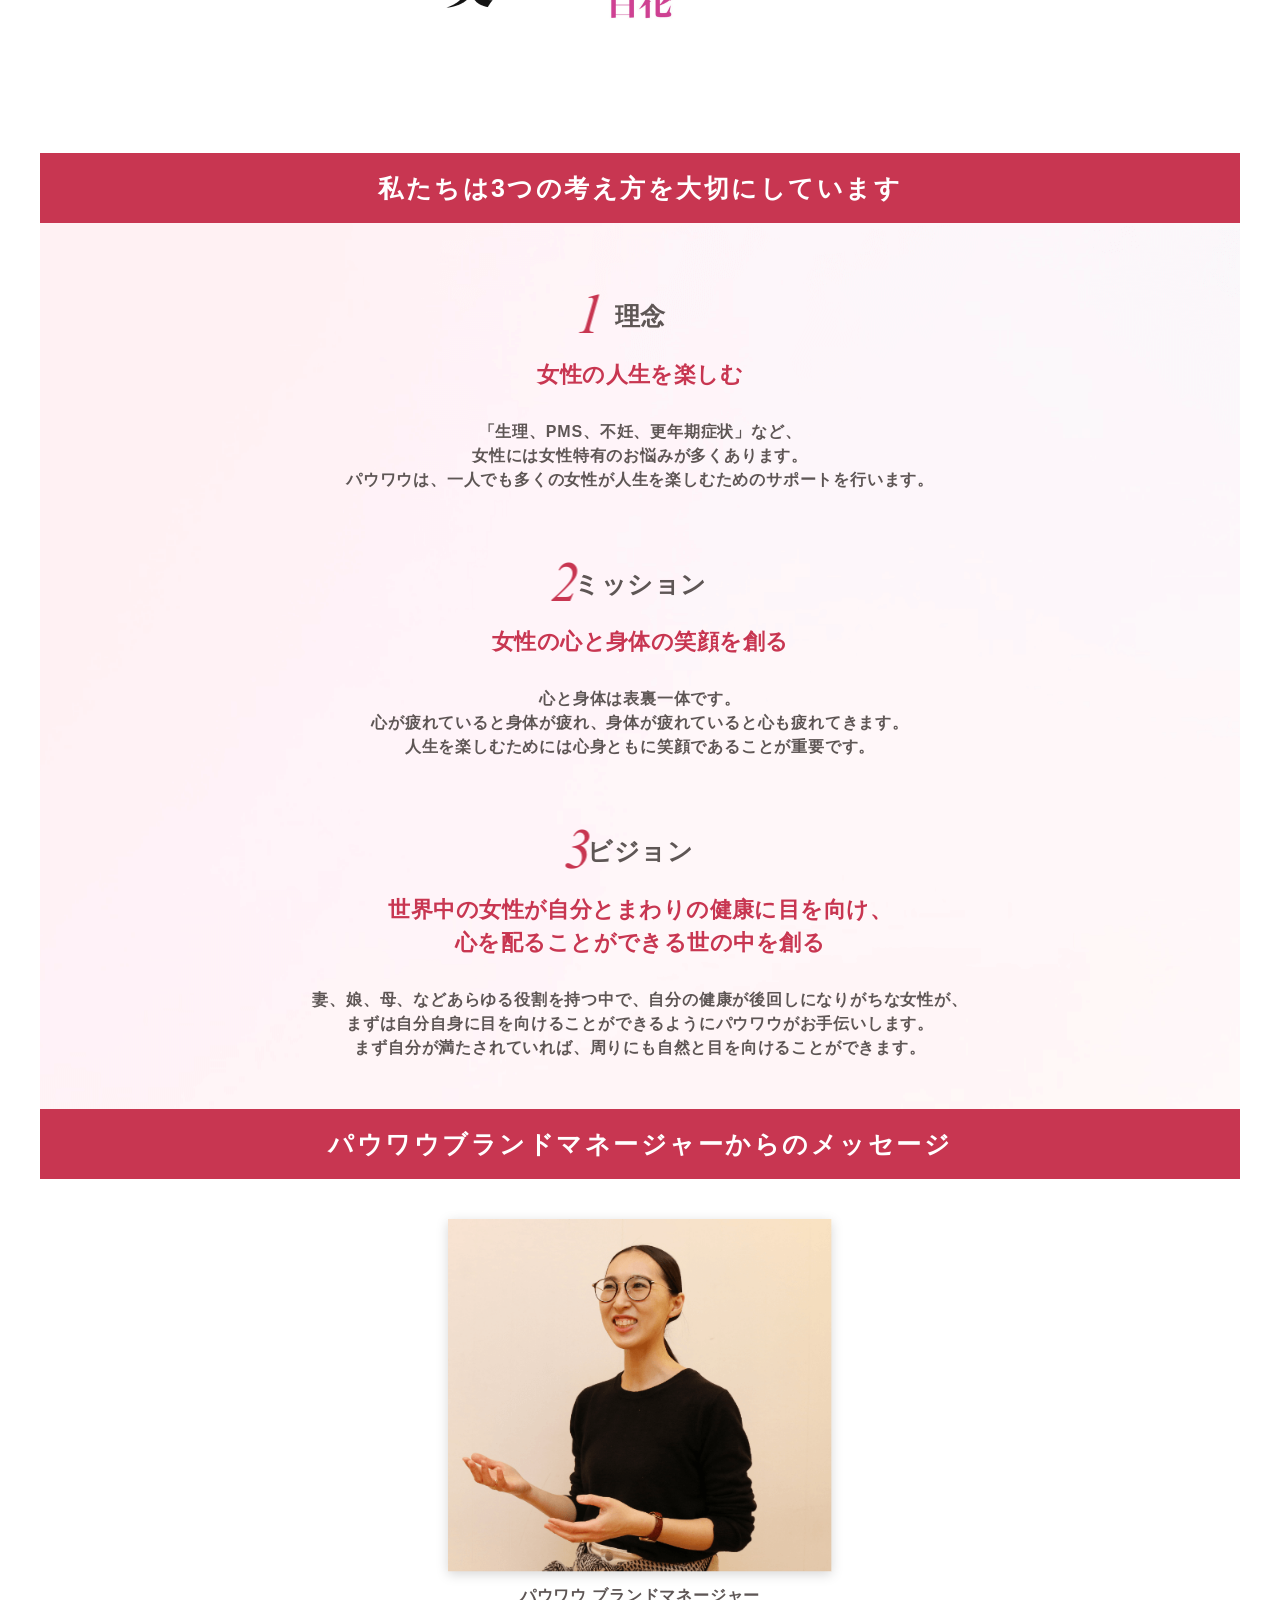
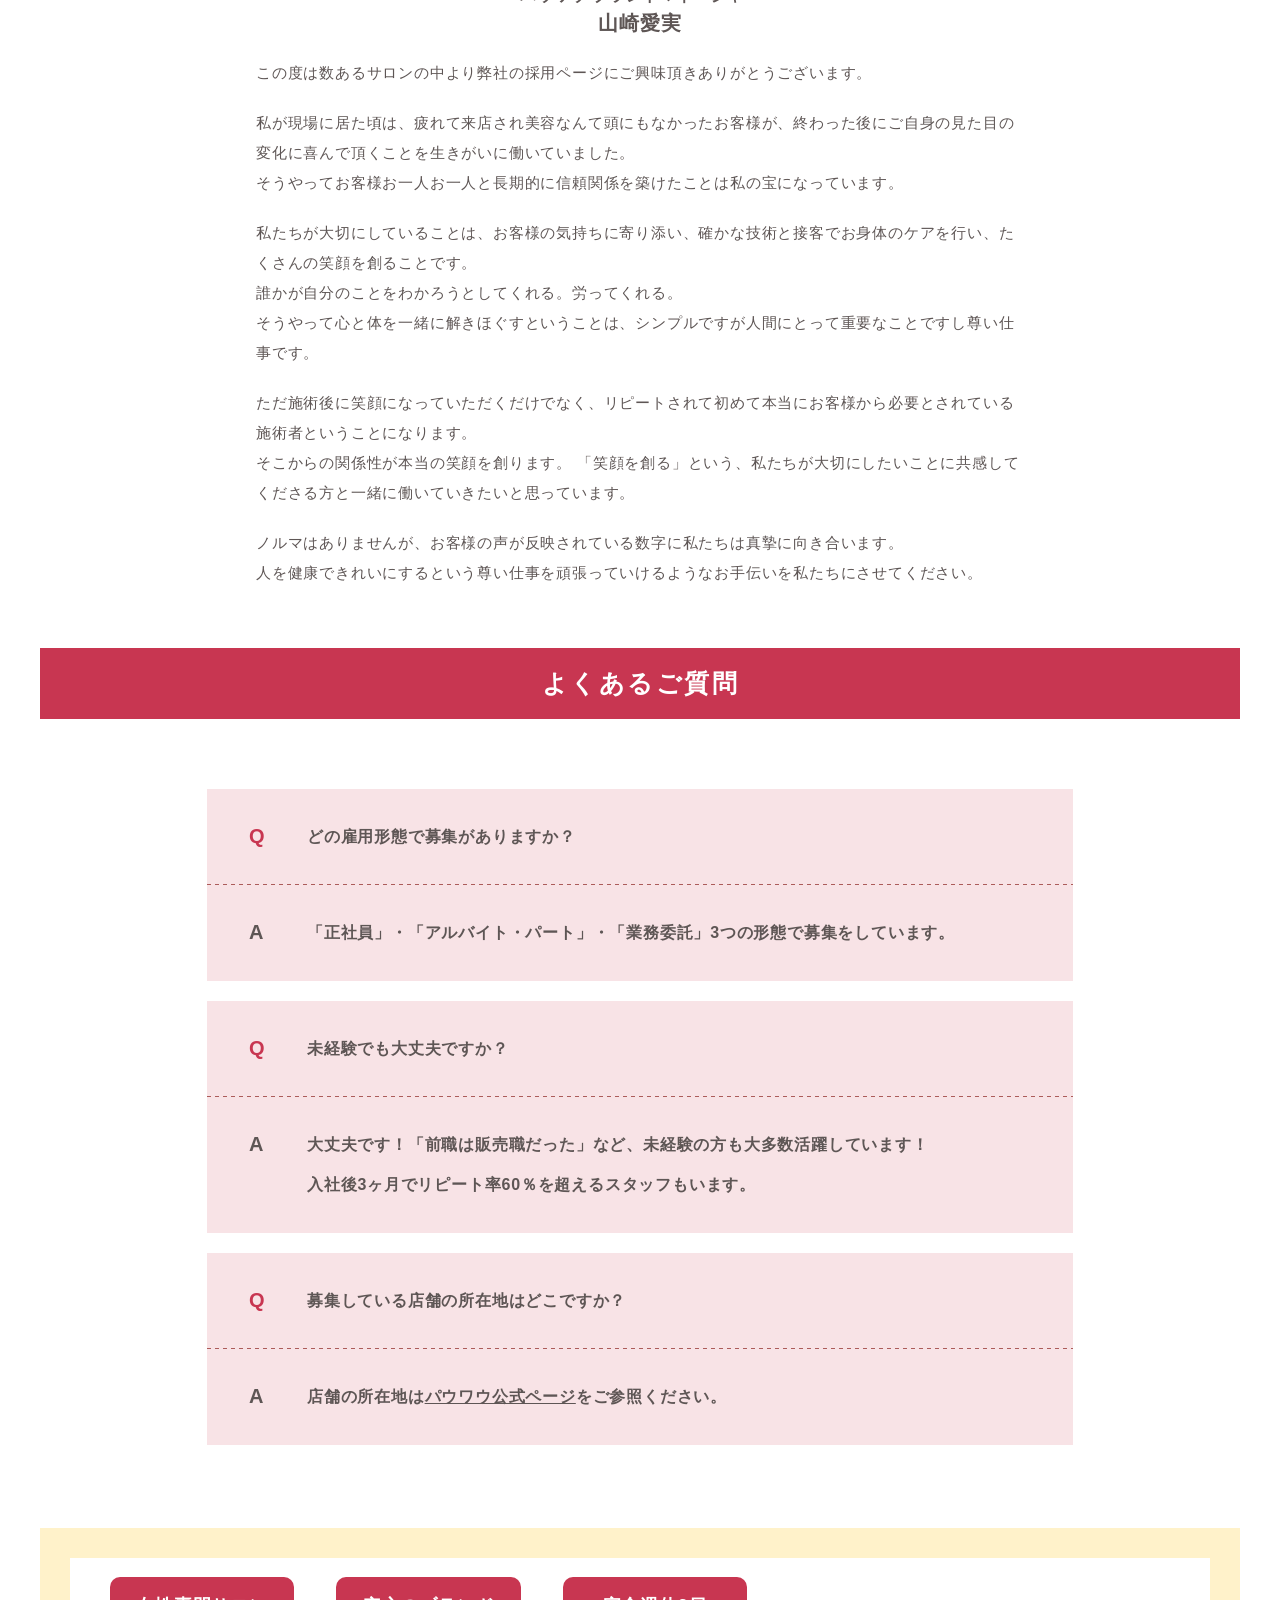
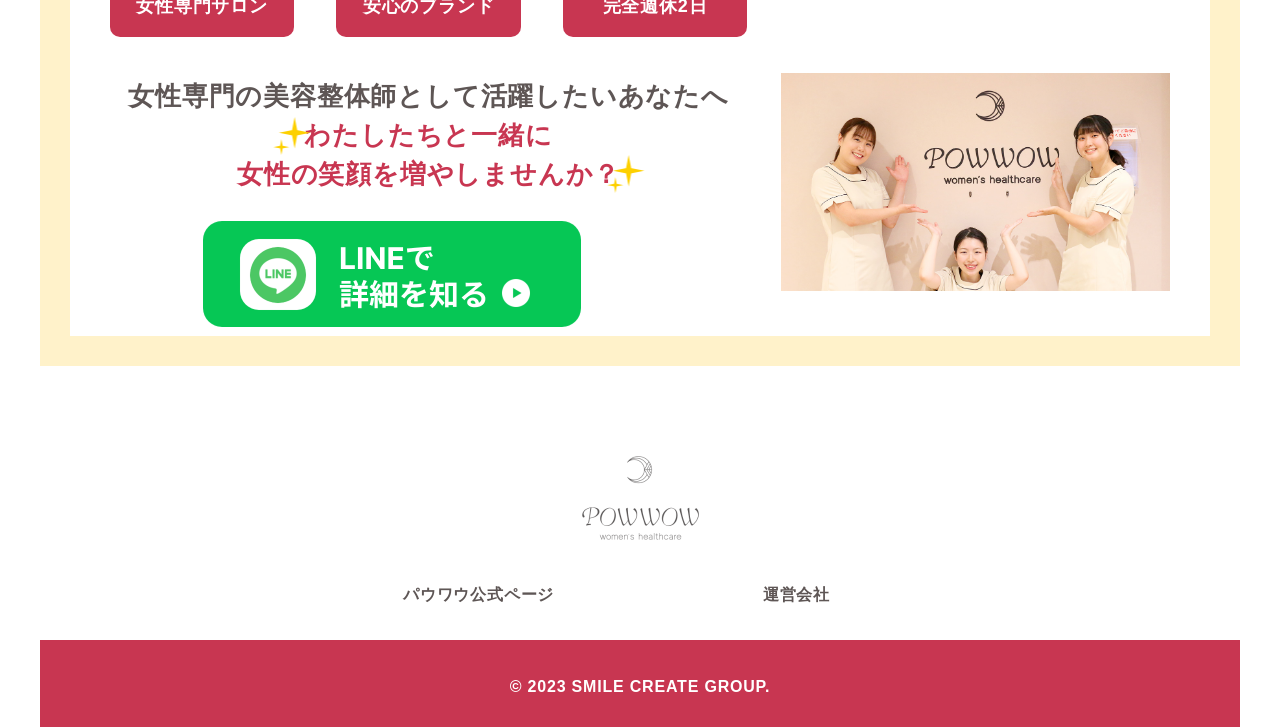
==== commit c6b9e5e9: "・ファーストビューの画像を差し替え ・大丸京都のロゴを追加 ・業務委託から社保、ユニフィームの項目を削除" ====
--- a/index.html
+++ b/index.html
@@ -29,8 +29,9 @@
   <!-- <link rel="shortcut icon" href="/img/share/favicon.ico"> -->
   <link rel="shortcut icon" href="./img/full-white.png">
 
+  <!-- 2026/02/05以前までのピクセルコード -->
   <!-- Meta Pixel Code -->
-  <script>
+  <!-- <script>
     !function (f, b, e, v, n, t, s) {
       if (f.fbq) return; n = f.fbq = function () {
         n.callMethod ?
@@ -46,7 +47,28 @@
     fbq('track', 'PageView');
   </script>
   <noscript><img height="1" width="1" style="display:none"
-      src="https://www.facebook.com/tr?id=1946029592242777&ev=PageView&noscript=1" /></noscript>
+      src="https://www.facebook.com/tr?id=1946029592242777&ev=PageView&noscript=1" /></noscript> -->
+  <!-- End Meta Pixel Code -->
+
+  <!-- 2026/02/05追記 -->
+  <!-- Meta Pixel Code -->
+  <script>
+    !function (f, b, e, v, n, t, s) {
+      if (f.fbq) return; n = f.fbq = function () {
+        n.callMethod ?
+        n.callMethod.apply(n, arguments) : n.queue.push(arguments)
+      };
+      if (!f._fbq) f._fbq = n; n.push = n; n.loaded = !0; n.version = '2.0';
+      n.queue = []; t = b.createElement(e); t.async = !0;
+      t.src = v; s = b.getElementsByTagName(e)[0];
+      s.parentNode.insertBefore(t, s)
+    }(window, document, 'script',
+      'https://connect.facebook.net/en_US/fbevents.js');				
+      fbq('init', '891271170490099');
+    fbq('track', 'PageView');				
+  </script>
+  <noscript><img height="1" width="1" style="display:none"
+     src="https://www.facebook.com/tr?id=891271170490099&ev=PageView&noscript=1" /></noscript>
   <!-- End Meta Pixel Code -->
   
   <!-- Global site tag (gtag.js) - Google Analytics -->
@@ -76,8 +98,8 @@
       <h1 class="p-header__logo">
         <a class="p-header__logo-link" href="#"><img src="img/logo-powwow.png" alt="POWWOW"></a>
       </h1>
-      <a href="https://lin.ee/DGTeuzp" target="_blank" onclick="gtag('event', 'click', {'event_category': '採用', 'event_label': 'pcヘッダー'})" class="p-header__button">
-        LINE<span class="-fzs">で気軽に応募</span>
+      <a href="https://lin.ee/HlXXe7S9" target="_blank" onclick="gtag('event', 'click', {'event_category': '採用', 'event_label': 'pcヘッダー'})" class="p-header__button">
+        LINE<span class="-fzs">で詳細を知る</span>
       </a>
     </div>
   </header>
@@ -91,15 +113,15 @@
       </div> -->
       <figure>
         <picture>
-          <source srcset="img/fv-sp.webp" type="image/webp">
-          <img src="img/fv-sp.png" alt="整体未経験の私でも活躍できる整体師になれました！">
+          <source srcset="img/fv3-sp.webp" type="image/webp">
+          <img src="img/fv3-sp.jpg" alt="整体未経験の私でも活躍できる整体師になれました！">
         </picture>
       </figure>
     </div>
     <div class="u-show__pc p-fv__pc">
       <picture>
-        <source srcset="img/fv-pc.webp" type="image/webp">
-        <img src="img/fv-pc.png" alt="整体未経験の私でも活躍できる整体師になれました！">
+        <source srcset="img/fv3.webp" type="image/webp">
+        <img src="img/fv3.jpg" alt="整体未経験の私でも活躍できる整体師になれました！">
       </picture>
     </div>
     <section class="l-sec01">
@@ -158,10 +180,10 @@
         <div class="p-sec04__content">
           <ul class="p-sec04__list">
             <li class="p-sec04__item">接客が好き</li>
-            <li class="p-sec04__item">人と話すのが好き</li>
-            <li class="p-sec04__item">誰かの役に立ちたい</li>
+            <li class="p-sec04__item">美容整体で女性を綺麗にしたい</li>
+            <li class="p-sec04__item">オイルや整体も興味がある</li>
             <li class="p-sec04__item">同じ女性だからこそ<br class="u-show__sp">理解できる悩みに寄り添いたい</li>
-            <li class="p-sec04__item">美容も体のお悩みも<br class="u-show__sp">サポートできる整体師になりたい</li>
+            <li class="p-sec04__item">一緒に働く仲間も大事にしたい</li>
           </ul>
           <!-- <div class="p-sec04__imgWrap">
                 <img src="img/sec04-img01.png" alt="笑顔でOKマークを出す女性のイラスト" class="p-sec04__img">
@@ -183,33 +205,33 @@
               <li class="p-line__item">安心のブランド</li>
               <li class="p-line__item">完全週休2日</li>
             </ul>
-            <p class="p-line__text">女性専門の整体師として<br class="u-show__sp">活躍したいあなたへ</p>
+            <p class="p-line__text">女性専門の美容整体師として<br class="u-show__sp">活躍したいあなたへ</p>
             <h2 class="p-line__title">わたしたちと一緒に<br>女性の笑顔を増やしませんか？</h2>
             <div class="p-line__buttonWrap">
               <!-- <img src="img/line-img01-sp.png" alt="笑顔の女性のイラスト" class="p-line__button-img u-show__sp">
                   <img src="img/line-img01-pc.png" alt="笑顔の女性のイラスト" class="p-line__button-img u-show__pc"> -->
-              <a href="https://lin.ee/DGTeuzp" target="_blank"
+              <a href="https://lin.ee/HlXXe7S9" target="_blank"
                 onclick="gtag('event', 'click', {'event_category': '採用', 'event_label': 'エリア1'})" class="p-line__button">
-                <img src="img/line-button-sp.png" alt="まずはLINEから応募する" class="u-show__sp">
-                <img src="img/line-button-pc.png" alt="まずはLINEから応募する" class="u-show__pc">
+                <img src="img/line-sp.png" alt="まずはLINEから応募する" class="u-show__sp">
+                <img src="img/line-pc.png" alt="まずはLINEから応募する" class="u-show__pc">
               </a>
             </div>
           </div>
-          <img src="img/powwow-staff.jpg" alt="ウィメンズヘルスケアリスト" class="p-line__img">
+          <img src="img/staff2.jpg" alt="ウィメンズヘルスケアリスト" class="p-line__img">
         </div>
       </div>
     </section>
     <section>
       <div class="u-show__sp">
         <picture>
-          <source srcset="img/powwow-reason-sp.webp?ver=2" type="image/webp">
-          <img src="img/powwow-reason-sp.png?ver=2" alt="パウワウが選ばれる理由">
+          <source srcset="img/powwow-reason2-sp.webp" type="image/webp">
+          <img src="img/powwow-reason-sp2.jpg" alt="パウワウが選ばれる理由">
         </picture>
       </div>
       <div class="u-show__pc">
         <picture>
-          <source srcset="img/powwow-reason-pc.webp?ver=2" type="image/webp">
-          <img src="img/powwow-reason-pc.png?ver=2" alt="パウワウが選ばれる理由">
+          <source srcset="img/powwow-reason2.webp" type="image/webp">
+          <img src="img/powwow-reason2.jpg" alt="パウワウが選ばれる理由">
         </picture>
       </div>
     </section>
@@ -219,7 +241,7 @@
         <p class="p-sec10__text">全国の商業施設、百貨店を中心に20店舗以上展開しています。<br>今後は全国へ展開していきます。</p>
         <ul class="p-sec10__list">
           <li class="p-sec10__item">
-            <img src="img/sec10-img01.png" alt="TOKYU PLAZA">
+            <img src="img/daimaru-kyoto-logo.png" alt="大丸京都">
           </li>
           <li class="p-sec10__item">
             <img src="img/logo-marubiru.png" alt="丸ビル">
@@ -244,11 +266,11 @@
       <div class="l-container p-sec02__inner">
         <ul class="p-sec02__list">
           <li class="p-sec02__item">
-            <h3><span>パウワウスタイルで施術を習得</span></h3>
+            <h3><span>未経験でも安心の研修制度</span></h3>
             <div class="p-sec02__item__flex">
               <img src="img/sec02-img01.png" alt="施術中の女性の写真" class="p-sec02__img">
               <div class="p-sec02__textWrap">
-                <p class="p-text">パウワウスタイルは創業20年のノウハウをつめ込んだカリキュラムです。<br>「自律神経」や「女性のからだの周期」など専門的な知識を身につけることができます。</p>
+                <p class="p-text">パウワウスタイルは創業22年のノウハウをつめ込んだカリキュラムです。<br>「小顔矯正」や「女性のからだの周期」など専門的な知識を身につけることができます。</p>
                 <p class="p-text">施術の際に必要となる基礎技術（体の使い方・動かし方）を学びます。</p>
                 <p class="p-text -mb0">施術は繰り返し練習できるので、デビュー前に施術の不安を解消することができます。</p>
               </div>
@@ -317,8 +339,8 @@
     <section class="p-line">
       <div class="p-line__inner">
         <ul class="p-line__list u-show__tab">
-          <li class="p-line__item">女性専門サロン</li>
-          <li class="p-line__item">安心の</li>
+          <li class="p-line__item">女性専門</li>
+          <li class="p-line__item">安心のブランド</li>
           <li class="p-line__item">完全週休2日</li>
         </ul>
         <div class="p-line__inner -tab">
@@ -328,23 +350,23 @@
               <li class="p-line__item">安心のブランド</li>
               <li class="p-line__item">完全週休2日</li>
             </ul>
-            <p class="p-line__text">女性専門の整体師として<br class="u-show__sp">活躍したいあなたへ</p>
+            <p class="p-line__text">女性専門の美容整体師として<br class="u-show__sp">活躍したいあなたへ</p>
             <h2 class="p-line__title">わたしたちと一緒に<br>女性の笑顔を増やしませんか？</h2>
             <div class="p-line__buttonWrap">
               <!-- <img src="img/line-img01-sp.png" alt="笑顔の女性のイラスト" class="p-line__button-img u-show__sp">
-                  <img src="img/line-img01-pc.png" alt="笑顔の女性のイラスト" class="p-line__button-img u-show__pc"> -->
-              <a href="https://lin.ee/DGTeuzp" target="_blank"
-                onclick="gtag('event', 'click', {'event_category': '採用', 'event_label': 'エリア2'})" class="p-line__button">
-                <img src="img/line-button-sp.png" alt="まずはLINEから応募する" class="u-show__sp">
-                <img src="img/line-button-pc.png" alt="まずはLINEから応募する" class="u-show__pc">
+                      <img src="img/line-img01-pc.png" alt="笑顔の女性のイラスト" class="p-line__button-img u-show__pc"> -->
+              <a href="https://lin.ee/HlXXe7S9" target="_blank"
+                onclick="gtag('event', 'click', {'event_category': '採用', 'event_label': 'エリア1'})" class="p-line__button">
+                <img src="img/line-sp.png" alt="まずはLINEから応募する" class="u-show__sp">
+                <img src="img/line-pc.png" alt="まずはLINEから応募する" class="u-show__pc">
               </a>
             </div>
           </div>
-          <img src="img/powwow-staff.jpg" alt="ウィメンズヘルスケアリスト" class="p-line__img">
-        </div>
-      </div>
-    </section>
-    <section class="p-sec05">
+          <img src="img/staff2.jpg" alt="ウィメンズヘルスケアリスト" class="p-line__img">
+        </div>
+      </div>
+    </section>
+    <!-- <section class="p-sec05">
       <h2 class="p-title">募集要項（正社員）</h2>
         <dl class="p-description__list">
           <dt class="p-description__title">勤務地</dt>
@@ -352,15 +374,8 @@
             <ul>
               <li>【パウワウ全店舗】</li>
               <li class="p-description__note">池袋東口店</li>
-              <li>ボディアーキ 品川港南口店</li>
-              <li>東急プラザ渋谷店</li>
               <li>そごう横浜店</li>
               <li>東武船橋駅店</li>
-              <li>エソラ池袋店</li>
-              <li>高円寺店</li>
-              <li>新宿サブナード店</li>
-              <li>千葉センシティ店</li>
-              <li>松坂屋高槻店</li>
               <li>グランデュオ蒲田店</li>
               <li>メルサ自由が丘店</li>
               <li>松坂屋上野店</li>
@@ -368,14 +383,8 @@
               <li>有楽町マルイ店</li>
               <li>丸ビル店</li>
               <li>日本橋髙島屋店</li>
-              <li>堂島北新地 ドーチカ店</li>
-              <li>マルイシティ横浜店</li>
-              <li>京急百貨店上大岡店</li>
-              <li>大丸梅田店</li>
-              <li>大丸京都店</li>
             </ul>
             <p class="p-description__note">応募の際にご希望の店舗を選択ください。</p>
-            <p>一部FC店舗となります。</p>
           </dd>
           <dt class="p-description__title">勤務時間</dt>
           <dd class="p-description__item">
@@ -398,7 +407,7 @@
           </dd>
           <dt class="p-description__title">職種</dt>
           <dd class="p-description__item -center">
-            <p>整体師</p>
+            <p>美容整体師</p>
           </dd>
           <dt class="p-description__title">福利厚生</dt>
           <dd class="p-description__item">
@@ -413,12 +422,11 @@
               <li class="u-indent">・月1回無料施術ケア</li>
               <li class="u-indent">・社割</li>
               <li class="u-indent">・ユニフォーム付与</li>
-              <li class="u-indent">・所属企業により変動あり</li>
             </ul>
           </dd>
         </dl>
-    </section>
-    <section class="p-sec06">
+    </section> -->
+    <!-- <section class="p-sec06">
       <h2 class="p-title">募集要項（アルバイト・パート）</h2>
         <dl class="p-description__list">
           <dt class="p-description__title">勤務地</dt>
@@ -426,15 +434,8 @@
             <ul>
               <li>【パウワウ全店舗】</li>
               <li class="p-description__note">池袋東口店</li>
-              <li>ボディアーキ 品川港南口店</li>
-              <li>東急プラザ渋谷店</li>
               <li>そごう横浜店</li>
               <li>東武船橋駅店</li>
-              <li>エソラ池袋店</li>
-              <li>高円寺店</li>
-              <li>新宿サブナード店</li>
-              <li>千葉センシティ店</li>
-              <li>松坂屋高槻店</li>
               <li>グランデュオ蒲田店</li>
               <li>メルサ自由が丘店</li>
               <li>松坂屋上野店</li>
@@ -442,31 +443,20 @@
               <li>有楽町マルイ店</li>
               <li>丸ビル店</li>
               <li>日本橋髙島屋店</li>
-              <li>堂島北新地 ドーチカ店</li>
-              <li>マルイシティ横浜店</li>
-              <li>京急百貨店上大岡店</li>
-              <li>大丸梅田店</li>
-              <li>大丸京都店</li>
             </ul>
             <p class="p-description__note">応募の際にご希望の店舗を選択ください。</p>
-            <p>一部FC店舗となります。</p>
           </dd>
           <dt class="p-description__title">勤務時間</dt>
           <dd class="p-description__item">
             <ul>
-              <li>10:30〜19:30</li>
-              <li>12:00〜21:30</li>
-              <li>09:15〜20:30</li>
-              <li>09:15〜21:30</li>
-              <li>10:30〜21:00／全日</li>
-            </ul>
-            <p class="p-description__text">フルタイム出られる方・土日祝の夕方16時以降出られる方</p>
+              <li>平日夕方以降（遅番）</li>
+              <li>土日祝出勤できる方</li>
+            </ulul>
           </dd>
           <dt class="p-description__title">給与</dt>
           <dd class="p-description__item">
             <p>時給（例）1,226円〜1,500円</p>
             <p>※試用期間あり</p>
-            <p>※所属企業により給与変動あり</p>
           </dd>
           <dt class="p-description__title">休日</dt>
           <dd class="p-description__item -center">
@@ -474,7 +464,7 @@
           </dd>
           <dt class="p-description__title">職種</dt>
           <dd class="p-description__item -center">
-            <p>整体師</p>
+            <p>美容整体師</p>
           </dd>
           <dt class="p-description__title">福利厚生</dt>
           <dd class="p-description__item">
@@ -489,11 +479,242 @@
               <li class="u-indent">・月1回無料施術ケア</li>
               <li class="u-indent">・社割</li>
               <li class="u-indent">・ユニフォーム付与</li>
-              <li class="u-indent">・所属企業により変動あり</li>
             </ul>
           </dd>
         </dl>
-    </section>
+    </section> -->
+
+
+    <!-- edit -->
+    <section class="recruit p-recruit-info">
+      <div class="recruit__inner">
+        <h2 class="p-title p-recruit-info__title">募集要項</h2>
+        <p class="recruit-tabs__description">ご希望の雇用形態のタブを選択して、<br class="u-show__sp">募集要項をご確認ください。</p>
+        <!-- Tabs -->
+        <div class="recruit-tabs" role="tablist" aria-label="募集要項の種別">
+          <button class="recruit-tabs__tab is-active" type="button" role="tab" id="tab-seishain"
+            aria-controls="panel-seishain" aria-selected="true" data-tab="seishain">
+            正社員
+          </button>
+          <button class="recruit-tabs__tab" type="button" role="tab" id="tab-part" aria-controls="panel-part"
+            aria-selected="false" data-tab="part">
+            アルバイト・パート
+          </button>
+          <button class="recruit-tabs__tab" type="button" role="tab" id="tab-gyomu" aria-controls="panel-gyomu"
+            aria-selected="false" data-tab="gyomu">
+            業務委託
+          </button>
+        </div>
+        <!-- Panels -->
+        <div class="recruit-panels">
+          <!-- 正社員 -->
+          <div class="recruit-panel is-active" role="tabpanel" id="panel-seishain" aria-labelledby="tab-seishain"
+            tabindex="0" data-panel="seishain">
+            <p class="p-recruit-info__nav-text">現在<b>「正社員」</b>の募集要項が表示されています。</p>
+            <dl class="p-description__list">
+              <dt class="p-description__title">勤務地</dt>
+              <dd class="p-description__item">
+                <ul>
+                  <li>【パウワウ全店舗】</li>
+                  <li class="p-description__note">池袋東口店</li>
+                  <li>そごう横浜店</li>
+                  <li>東武船橋駅店</li>
+                  <li>グランデュオ蒲田店</li>
+                  <li>メルサ自由が丘店</li>
+                  <li>松坂屋上野店</li>
+                  <li>ヤエチカ店</li>
+                  <li>有楽町マルイ店</li>
+                  <li>丸ビル店</li>
+                  <li>日本橋髙島屋店</li>
+                </ul>
+                <p class="p-description__note">応募の際にご希望の店舗を選択ください。</p>
+              </dd>
+              <dt class="p-description__title">勤務時間</dt>
+              <dd class="p-description__item">
+                <p>シフト制で店舗によって異なります。<br>（例）12:30〜20:30</p>
+              </dd>
+              <dt class="p-description__title">給与</dt>
+              <dd class="p-description__item">
+                <p>月給（例） 24.0万円〜30.0万円</p>
+                <ul>
+                  <li class="u-indent">※交通費支給（15,000円/1か月）</li>
+                  <li class="u-indent">※次期店長24万円～・店長26万円～</li>
+                  <li class="u-indent">※店長未経験の方もOK！</li>
+                  <li class="u-indent">※試用期間あり</li>
+                </ul>
+              </dd>
+              <dt class="p-description__title">休日</dt>
+              <dd class="p-description__item -center">
+                <p>完全週休2日制</p>
+              </dd>
+              <dt class="p-description__title">職種</dt>
+              <dd class="p-description__item -center">
+                <p>美容整体師</p>
+              </dd>
+              <dt class="p-description__title">福利厚生</dt>
+              <dd class="p-description__item">
+                <ul>
+                  <li class="u-indent">・交通費支給</li>
+                  <li class="u-indent">・社会保険完備</li>
+                  <li>
+                    <p class="u-indent">・研修制度有</p>
+                    <p class="u-indent">※研修中も交通費・給与支給</p>
+                  </li>
+                  <li class="u-indent">・有給休暇</li>
+                  <li class="u-indent">・月1回無料施術ケア</li>
+                  <li class="u-indent">・社割</li>
+                  <li class="u-indent">・ユニフォーム付与</li>
+                </ul>
+              </dd>
+              </dl>
+          </div>
+    
+          <!-- アルバイト・パート -->
+          <div class="recruit-panel" role="tabpanel" id="panel-part" aria-labelledby="tab-part" tabindex="0" hidden
+            data-panel="part">
+            <p class="p-recruit-info__nav-text">現在<b>「アルバイト・パート」</b>の募集要項が表示されています。</p>
+            <dl class="p-description__list">
+              <dt class="p-description__title">勤務地</dt>
+              <dd class="p-description__item">
+                <ul>
+                  <li>【パウワウ全店舗】</li>
+                  <li class="p-description__note">池袋東口店</li>
+                  <li>そごう横浜店</li>
+                  <li>東武船橋駅店</li>
+                  <li>グランデュオ蒲田店</li>
+                  <li>メルサ自由が丘店</li>
+                  <li>松坂屋上野店</li>
+                  <li>ヤエチカ店</li>
+                  <li>有楽町マルイ店</li>
+                  <li>丸ビル店</li>
+                  <li>日本橋髙島屋店</li>
+                </ul>
+                <p class="p-description__note">応募の際にご希望の店舗を選択ください。</p>
+              </dd>
+              <dt class="p-description__title">勤務時間</dt>
+              <dd class="p-description__item">
+                <!-- <ul>
+                              <li>10:30〜19:30</li>
+                              <li>12:00〜21:30</li>
+                              <li>09:15〜20:30</li>
+                              <li>09:15〜21:30</li>
+                              <li>10:30〜21:00／全日</li>
+                            </ul>
+                            <p class="p-description__text">フルタイム出られる方・土日祝の夕方16時以降出られる方</p> -->
+                <ul>
+                  <li>平日夕方以降（遅番）</li>
+                  <li>土日祝出勤できる方</li>
+                  </ulul>
+              </dd>
+              <dt class="p-description__title">給与</dt>
+              <dd class="p-description__item">
+                <p>時給（例）1,226円〜1,500円</p>
+                <p>※試用期間あり</p>
+              </dd>
+              <dt class="p-description__title">休日</dt>
+              <dd class="p-description__item -center">
+                <p>完全週休2日制</p>
+              </dd>
+              <dt class="p-description__title">職種</dt>
+              <dd class="p-description__item -center">
+                <p>美容整体師</p>
+              </dd>
+              <dt class="p-description__title">福利厚生</dt>
+              <dd class="p-description__item">
+                <ul>
+                  <li class="u-indent">・交通費支給</li>
+                  <li class="u-indent">・社会保険完備</li>
+                  <li>
+                    <p class="u-indent">・研修制度有</p>
+                    <p class="u-indent">※研修中も交通費・給与支給</p>
+                  </li>
+                  <li class="u-indent">・有給休暇</li>
+                  <li class="u-indent">・月1回無料施術ケア</li>
+                  <li class="u-indent">・社割</li>
+                  <li class="u-indent">・ユニフォーム付与</li>
+                </ul>
+              </dd>
+            </dl>
+          </div>
+    
+          <!-- 業務委託 -->
+          <div class="recruit-panel" role="tabpanel" id="panel-gyomu" aria-labelledby="tab-gyomu" tabindex="0" hidden
+            data-panel="gyomu">
+            <p class="p-recruit-info__nav-text">現在<b>「業務委託」</b>の募集要項が表示されています。</p>
+            <dl class="p-description__list">
+              <dt class="p-description__title">勤務地</dt>
+              <dd class="p-description__item">
+                <ul>
+                  <li>【パウワウ全店舗】</li>
+                  <li class="p-description__note">池袋東口店</li>
+                  <li>そごう横浜店</li>
+                  <li>東武船橋駅店</li>
+                  <li>グランデュオ蒲田店</li>
+                  <li>メルサ自由が丘店</li>
+                  <li>松坂屋上野店</li>
+                  <li>ヤエチカ店</li>
+                  <li>有楽町マルイ店</li>
+                  <li>丸ビル店</li>
+                  <li>日本橋髙島屋店</li>
+                </ul>
+                <p class="p-description__note">応募の際にご希望の店舗を選択ください。</p>
+              </dd>
+              <!-- <dt class="p-description__title">勤務時間</dt>
+              <dd class="p-description__item">
+                <ul>
+                  <li>平日夕方以降（遅番）</li>
+                  <li>土日祝出勤できる方</li>
+                </ul>
+              </dd> -->
+              <dt class="p-description__title">給与</dt>
+              <dd class="p-description__item">
+                <p>完全歩合 ３２％〜</p>
+                <p>※交通費支給（15,000円/1か月）</p>
+                <p>※研修がしっかりとあるので安心！</p>
+                <p>・早い方は入社1か月ほどでデビューしています。</p>
+                <p>・研修は本社、馬喰町の研修施設で行います。</p>
+              </dd>
+              <dt class="p-description__title">給与例</dt>
+              <dd class="p-description__item">
+                <p>スタッフA(経験者)</p>
+                <p>1日8時間×12日出勤（週3日出勤）</p>
+                <p class="mb">153,600円〜216,000円＋交通費</p>
+                <p>スタッフB（経験者）</p>
+                <p>1日8時間×20日出勤（週5日出勤）</p>
+                <p class="mb">256,000円〜360,000円＋交通費</p>
+                <p>スタッフC（未経験）</p>
+                <p>1日8時間×24日出勤（週6日出勤）</p>
+                <p class="mb">307,200円〜432,000円＋交通費</p>
+              </dd>
+              <dt class="p-description__title">休日</dt>
+              <dd class="p-description__item -center">
+                <p>完全週休2日制</p>
+              </dd>
+              <dt class="p-description__title">職種</dt>
+              <dd class="p-description__item -center">
+                <p>美容整体師</p>
+              </dd>
+              <dt class="p-description__title">福利厚生</dt>
+              <dd class="p-description__item">
+                <ul>
+                  <li class="u-indent">・交通費支給</li>
+                  <!-- <li class="u-indent">・社会保険完備</li> -->
+                  <li>
+                    <p class="u-indent">・研修制度有</p>
+                  </li>
+                  <li class="u-indent">・有給休暇</li>
+                  <li class="u-indent">・月1回無料施術ケア</li>
+                  <li class="u-indent">・社割</li>
+                  <!-- <li class="u-indent">・ユニフォーム付与</li> -->
+                </ul>
+              </dd>
+            </dl>
+          </div>
+        </div>
+      </div>
+    </section>
+    <!-- endedit -->
+
     <section class="p-sec07">
       <h2 class="p-title">採用フロー</h2>
       <div class="p-sec07__inner">
@@ -542,7 +763,7 @@
     <section class="p-sec11">
       <h2 class="p-title">有名雑誌から取材を<br class="u-show__sp">多数いただきました！</h2>
       <div class="l-container">
-        <p class="p-sec10__text">これまでテレビや雑誌など数百回を超える回数でメディアに紹介頂いています。</p>
+        <p class="p-sec10__text">これまでテレビや雑誌など100回を超える回数でメディアに紹介頂いています。</p>
         <!-- <img src="img/sec11-img01.png" alt="雑誌の表紙を並べた写真" class="p-sec11__img"> -->
         <ul class="p-sec10__list">
           <li class="p-sec10__item">
@@ -597,7 +818,7 @@
             </li>
           </ol>
         </div>
-        <div class="p-sec12__manager">
+        <!-- <div class="p-sec12__manager">
           <div class="l-container p-sec12__manager-innner">
             <div class="p-p-manager__text">
               <p class="p-manager__fzm">パウワウ</p>
@@ -607,6 +828,36 @@
             </div>
             <img src="img/sec12-img01.png" alt="山崎愛実" class="p-manager__img">
           </div>
+        </div> -->
+      </div>
+    </section>
+    <section class="p-recruit-manager">
+      <h2 class="p-title">パウワウブランドマネージャーからのメッセージ</h2>
+      <div class="l-container p-recruit-manager__container">
+        <img src="img/sec12-img01.png" alt="山崎愛実" class="p-manager__img">
+        <p class="p-manager__fzs">パウワウ ブランドマネージャー</p>
+        <p class="p-recruit-manager__name">山崎愛実</p>
+        <div class="p-recruit-manager__text-wrapper">
+          <p class="p-recruit-manager__text">この度は数あるサロンの中より弊社の採用ページにご興味頂きありがとうございます。<br>
+          </p>
+          <p class="p-recruit-manager__text">
+            私が現場に居た頃は、疲れて来店され美容なんて頭にもなかったお客様が、終わった後にご自身の見た目の変化に喜んで頂くことを生きがいに働いていました。<br>
+            そうやってお客様お一人お一人と長期的に信頼関係を築けたことは私の宝になっています。<br>
+          </p>
+          <p class="p-recruit-manager__text">
+            私たちが大切にしていることは、お客様の気持ちに寄り添い、確かな技術と接客でお身体のケアを行い、たくさんの笑顔を創ることです。<br>
+            誰かが自分のことをわかろうとしてくれる。労ってくれる。<br>
+            そうやって心と体を一緒に解きほぐすということは、シンプルですが人間にとって重要なことですし尊い仕事です。<br>
+          </p>
+          <p class="p-recruit-manager__text">
+            ただ施術後に笑顔になっていただくだけでなく、リピートされて初めて本当にお客様から必要とされている施術者ということになります。<br>
+            そこからの関係性が本当の笑顔を創ります。
+            「笑顔を創る」という、私たちが大切にしたいことに共感してくださる方と一緒に働いていきたいと思っています。<br>
+          </p>
+          <p class="p-recruit-manager__text">
+            ノルマはありませんが、お客様の声が反映されている数字に私たちは真摯に向き合います。<br>
+            人を健康できれいにするという尊い仕事を頑張っていけるようなお手伝いを私たちにさせてください。
+          </p>
         </div>
       </div>
     </section>
@@ -615,7 +866,7 @@
       <div  class="p-faq__wrap">
         <dl class="p-faq__list -mt0">
           <dt class="p-faq__title">どの雇用形態で募集がありますか？</dt>
-          <dd class="p-faq__text">「正社員」「アルバイト・パート」2つの形態で募集をしています。</dd>
+          <dd class="p-faq__text">「正社員」・「アルバイト・パート」・「業務委託」3つの形態で募集をしています。</dd>
         </dl>
         <dl class="p-faq__list">
           <dt class="p-faq__title">未経験でも大丈夫ですか？</dt>
@@ -632,11 +883,11 @@
     </section>
     <section class="p-line">
       <div class="p-line__inner">
-          <ul class="p-line__list u-show__tab">
-            <li class="p-line__item">女性専門サロン</li>
-            <li class="p-line__item">安心のブランド</li>
-            <li class="p-line__item">完全週休2日</li>
-          </ul>
+        <ul class="p-line__list u-show__tab">
+          <li class="p-line__item">女性専門</li>
+          <li class="p-line__item">安心のブランド</li>
+          <li class="p-line__item">完全週休2日</li>
+        </ul>
         <div class="p-line__inner -tab">
           <div class="p-line__left">
             <ul class="p-line__list u-show__notTab">
@@ -644,23 +895,24 @@
               <li class="p-line__item">安心のブランド</li>
               <li class="p-line__item">完全週休2日</li>
             </ul>
-            <p class="p-line__text">女性専門の整体師として<br class="u-show__sp">活躍したいあなたへ</p>
+            <p class="p-line__text">女性専門の美容整体師として<br class="u-show__sp">活躍したいあなたへ</p>
             <h2 class="p-line__title">わたしたちと一緒に<br>女性の笑顔を増やしませんか？</h2>
             <div class="p-line__buttonWrap">
               <!-- <img src="img/line-img01-sp.png" alt="笑顔の女性のイラスト" class="p-line__button-img u-show__sp">
-              <img src="img/line-img01-pc.png" alt="笑顔の女性のイラスト" class="p-line__button-img u-show__pc"> -->
-              <a href="https://lin.ee/DGTeuzp" target="_blank" onclick="gtag('event', 'click', {'event_category': '採用', 'event_label': 'エリア3'})" class="p-line__button">
-                <img src="img/line-button-sp.png" alt="まずはLINEから応募する" class="u-show__sp">
-                <img src="img/line-button-pc.png" alt="まずはLINEから応募する" class="u-show__pc">
+                      <img src="img/line-img01-pc.png" alt="笑顔の女性のイラスト" class="p-line__button-img u-show__pc"> -->
+              <a href="https://lin.ee/HlXXe7S9" target="_blank"
+                onclick="gtag('event', 'click', {'event_category': '採用', 'event_label': 'エリア1'})" class="p-line__button">
+                <img src="img/line-sp.png" alt="まずはLINEから応募する" class="u-show__sp">
+                <img src="img/line-pc.png" alt="まずはLINEから応募する" class="u-show__pc">
               </a>
             </div>
           </div>
-          <img src="img/powwow-staff.jpg" alt="ウィメンズヘルスケアリスト" class="p-line__img">
-        </div>
-      </div>
-    </section>
-    <a href="https://lin.ee/DGTeuzp" target="_blank" onclick="gtag('event', 'click', {'event_category': '採用', 'event_label': 'エリア1'})" class="p-foot__button">
-      <img src="img/foot-button-sp.png" alt="まずはLINEから応募する">
+          <img src="img/staff2.jpg" alt="ウィメンズヘルスケアリスト" class="p-line__img">
+        </div>
+      </div>
+    </section>
+    <a href="https://lin.ee/HlXXe7S9" target="_blank" onclick="gtag('event', 'click', {'event_category': '採用', 'event_label': 'エリア1'})" class="p-foot__button">
+      <img src="img/footer-button.png" alt="まずはLINEから応募する">
     </a>
   </main>
   <footer class="p-footer">
@@ -675,5 +927,56 @@
     </div>
     <p class="p-footer__copy"><small>&copy; 2023 SMILE CREATE GROUP.</small></p>
   </footer>
+
+  <!-- 募集要項のタブ分け実装 -->
+  <script>
+    (function () {
+      const tablist = document.querySelector(".recruit-tabs");
+      if (!tablist) return;
+
+      const tabs = Array.from(tablist.querySelectorAll('[role="tab"]'));
+      const panels = Array.from(document.querySelectorAll(".recruit-panel[role='tabpanel']"));
+
+      function activate(tab) {
+        const target = tab.dataset.tab;
+
+        tabs.forEach(t => {
+          const isActive = t === tab;
+          t.classList.toggle("is-active", isActive);
+          t.setAttribute("aria-selected", String(isActive));
+          t.tabIndex = isActive ? 0 : -1;
+        });
+
+        panels.forEach(p => {
+          const isActive = p.dataset.panel === target;
+          p.classList.toggle("is-active", isActive);
+          p.hidden = !isActive;
+        });
+      }
+
+      tablist.addEventListener("click", (e) => {
+        const tab = e.target.closest('[role="tab"]');
+        if (!tab) return;
+        activate(tab);
+      });
+
+      // Keyboard support (Left/Right/Home/End)
+      tablist.addEventListener("keydown", (e) => {
+        const currentIndex = tabs.findIndex(t => t.getAttribute("aria-selected") === "true");
+        let nextIndex = currentIndex;
+
+        if (e.key === "ArrowRight") nextIndex = (currentIndex + 1) % tabs.length;
+        if (e.key === "ArrowLeft") nextIndex = (currentIndex - 1 + tabs.length) % tabs.length;
+        if (e.key === "Home") nextIndex = 0;
+        if (e.key === "End") nextIndex = tabs.length - 1;
+
+        if (nextIndex !== currentIndex) {
+          e.preventDefault();
+          tabs[nextIndex].focus();
+          activate(tabs[nextIndex]);
+        }
+      });
+    })();
+  </script>
 </body>
 </html>
--- a/style.css
+++ b/style.css
@@ -1178,6 +1178,7 @@
     align-items: flex-end;
     justify-content: space-between;
     padding: 0;
+    align-items: center;
   }
 
   .p-line__left{
@@ -1534,7 +1535,7 @@
 
 .p-description__list{
   width: 89.6%;
-  margin: 51px auto 0;
+  margin: 0 auto 0;
   display: flex;
   flex-wrap: wrap;
 }
@@ -1563,6 +1564,10 @@
   align-items: center;
 }
 
+.p-description__item .mb {
+  margin-bottom: 24px;
+}
+
 .p-description__note{
   margin-top: 1em;
   font-size: 0.6875rem;
@@ -1582,7 +1587,7 @@
 @media screen and (min-width:768px){
   .p-description__list{
     max-width: 768px;
-    margin-top: 65px;
+    /* margin-top: 65px; */
   }
 
   .p-description__title{
@@ -2027,7 +2032,7 @@
 }
 
 .p-manager__img{
-  width: 38%;
+  width: 60%;
   filter: drop-shadow(0 3px 6px rgba(0,0,0,0.16));
 }
 
@@ -2043,6 +2048,10 @@
     max-width: 642px;
     margin: 60px auto 0;
     padding: 34px 0;
+  }
+
+  .p-manager__img { 
+    width: 38%;
   }
 
   .p-manager__fzm{
@@ -2263,3 +2272,187 @@
 .u-color__red{
   color: #C83651;
 }
+
+
+/* edit */
+:root{
+  --brand:#c6404f;         /* ヘッダー/アクセント（赤系） */
+  --brand-dark:#b43645;
+  --soft:#f8e3e6;          /* 左ラベル背景（淡いピンク） */
+  --line:#c6404f;          /* 罫線 */
+  --text:#3a3a3a;
+  --muted:#6b6b6b;
+  --bg:#ffffff;
+}
+
+.recruit{
+  background: var(--bg);
+  padding: 40px 16px 56px;
+  color: var(--text);
+  font-family: system-ui, -apple-system, "Hiragino Kaku Gothic ProN", "Noto Sans JP", "Yu Gothic", sans-serif;
+}
+
+.p-recruit-info__title {
+  margin-bottom: 40px;
+}
+
+.recruit-tabs__description {
+  margin-bottom: 40px;
+  text-align: center;
+}
+
+/* Tabs */
+.recruit-tabs{
+  display: grid;
+  grid-template-columns: repeat(3, 1fr);
+  gap: 8px;
+  margin: 0 0 40px;
+}
+
+.recruit-tabs__tab{
+  appearance: none;
+  border: 1px solid var(--brand);
+  background: #fff;
+  color: var(--brand);
+  font-weight: 700;
+  padding: 12px 10px;
+  border-radius: 999px;
+  cursor: pointer;
+  transition: background .15s ease, color .15s ease, transform .05s ease;
+  line-height: 1.2;
+}
+
+.recruit-tabs__tab:hover{
+  background: rgba(198,64,79,.06);
+}
+
+.recruit-tabs__tab:active{
+  transform: translateY(1px);
+}
+
+.recruit-tabs__tab:focus-visible{
+  outline: 3px solid rgba(198,64,79,.25);
+  outline-offset: 2px;
+}
+
+.recruit-tabs__tab.is-active{
+  background: var(--brand);
+  color: #fff;
+  border-color: var(--brand);
+}
+
+/* Panels container (罫線の雰囲気) */
+.recruit-panels{
+  padding: 0;
+}
+
+.recruit-panel{
+  display: none;
+}
+.recruit-panel.is-active{
+  display: block;
+}
+
+.p-recruit-info__nav-text {
+  max-width: 768px;
+  margin: 0 auto;
+  margin-bottom: 4px;
+  font-weight: 500;
+}
+
+/* Spec layout (画像のような左ラベル + 右本文) */
+.recruit-spec{
+  margin: 0;
+}
+
+.recruit-spec__row{
+  display: grid;
+  grid-template-columns: 220px 1fr;
+  border-bottom: 1px solid rgba(198,64,79,.25);
+  min-height: 84px;
+}
+.recruit-spec__row:last-child{
+  border-bottom: none;
+}
+
+.recruit-spec__label{
+  margin: 0;
+  background: var(--soft);
+  color: var(--brand);
+  font-weight: 700;
+  display: grid;
+  place-items: center;
+  padding: 18px 14px;
+  letter-spacing: .06em;
+}
+
+.recruit-spec__value{
+  margin: 0;
+  padding: 18px 18px;
+  color: var(--text);
+}
+
+.recruit-spec__group{
+  margin: 0 0 10px;
+  font-weight: 700;
+}
+
+.recruit-spec__list{
+  margin: 0;
+  padding-left: 1.2em;
+  color: var(--text);
+}
+
+.recruit-spec__list li{
+  margin: 0 0 4px;
+}
+
+.recruit-spec__note{
+  margin: 10px 0 0;
+  color: var(--muted);
+  font-size: 13px;
+}
+
+/* Responsive */
+@media (max-width: 720px){
+  .recruit-tabs{
+    grid-template-columns: 1fr;
+  }
+  .recruit-spec__row{
+    grid-template-columns: 1fr;
+  }
+  .recruit-spec__label{
+    place-items: start;
+    padding: 12px 14px;
+  }
+}
+
+/* ----------------------------- */
+/* p-recruit-manager__container */
+/* ----------------------------- */
+.p-recruit-manager__container {
+  text-align: center;
+  padding: 40px 0;
+}
+
+.p-recruit-manager__name {
+  font-size: 20px;
+  margin-bottom: 20px;
+}
+
+.p-recruit-manager__text-wrapper {
+  max-width: 768px;
+  margin: 0 auto;
+}
+
+.p-recruit-manager__text {
+  font-size: 15px;
+  font-weight: normal;
+  line-height: 2;
+  text-align: left;
+  margin-bottom: 20px;
+}
+
+.p-recruit-manager__text .mb {
+  margin-bottom: 16px;
+}
